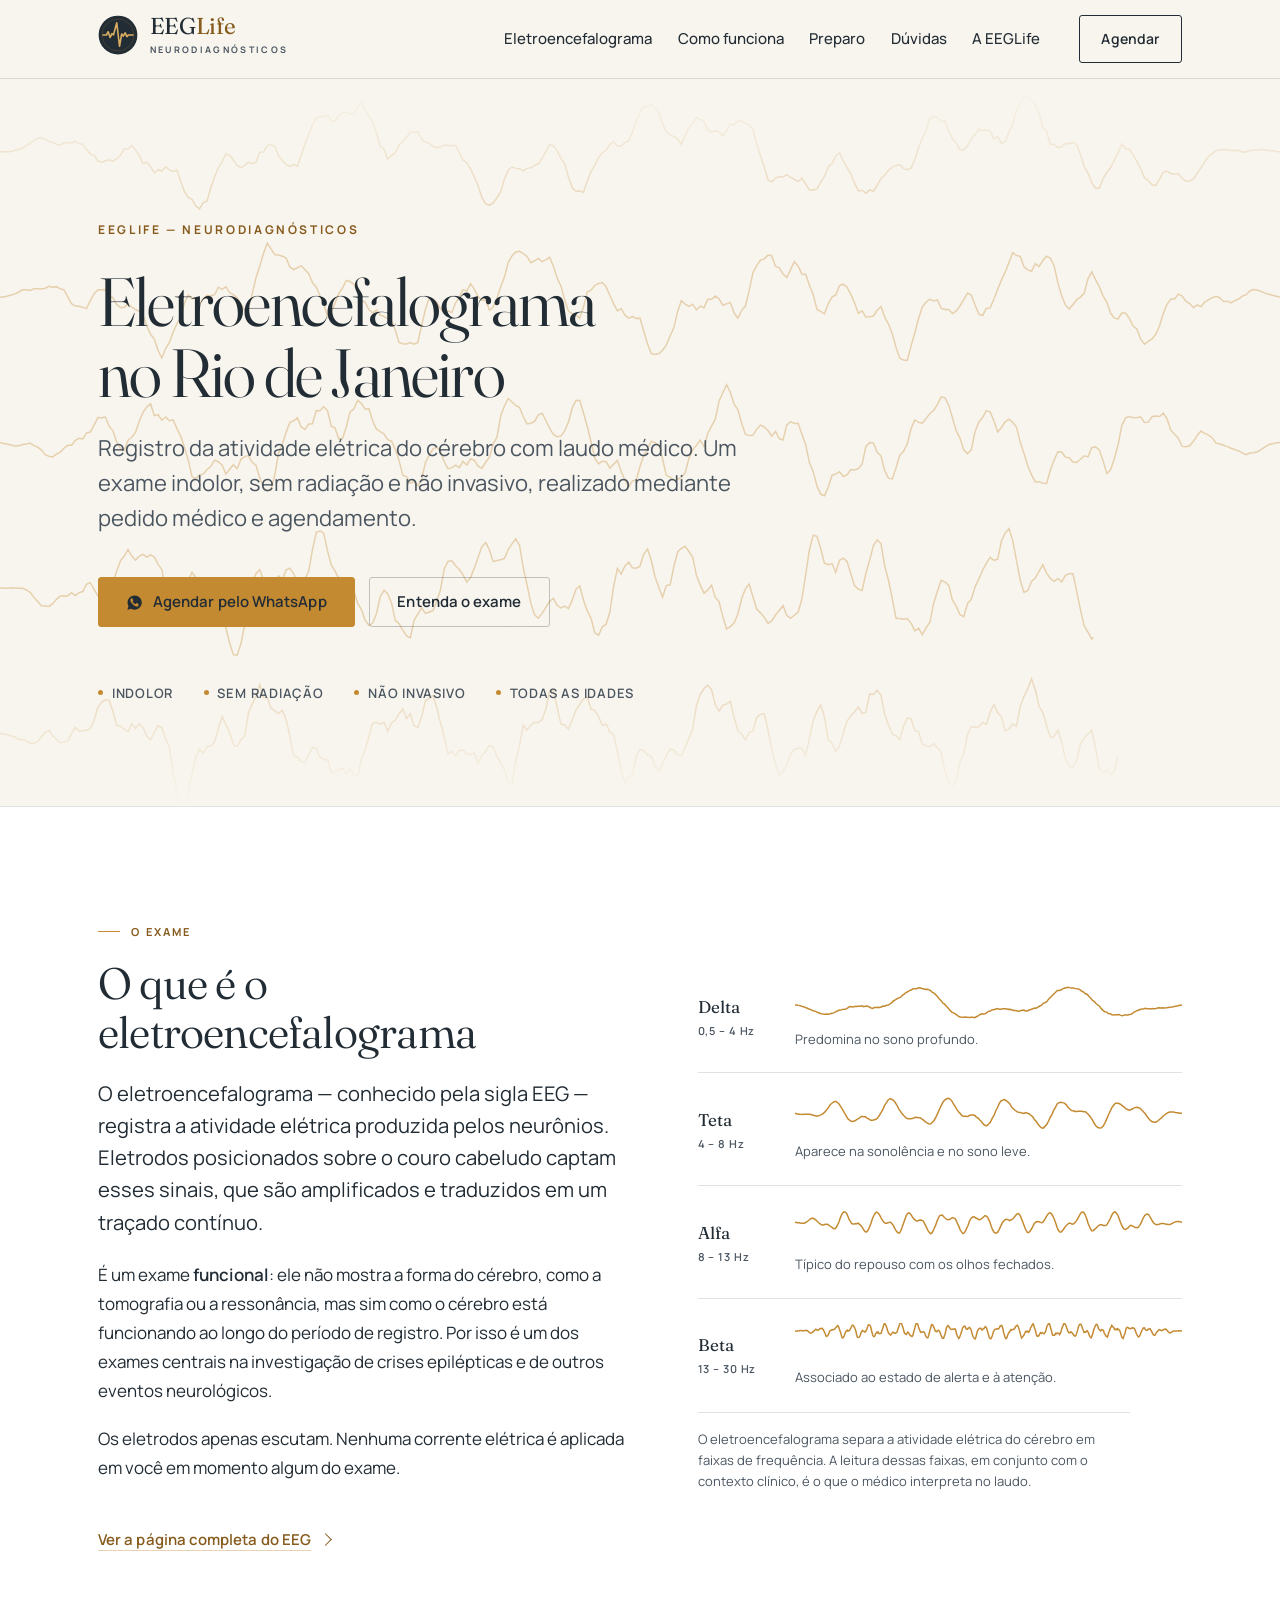
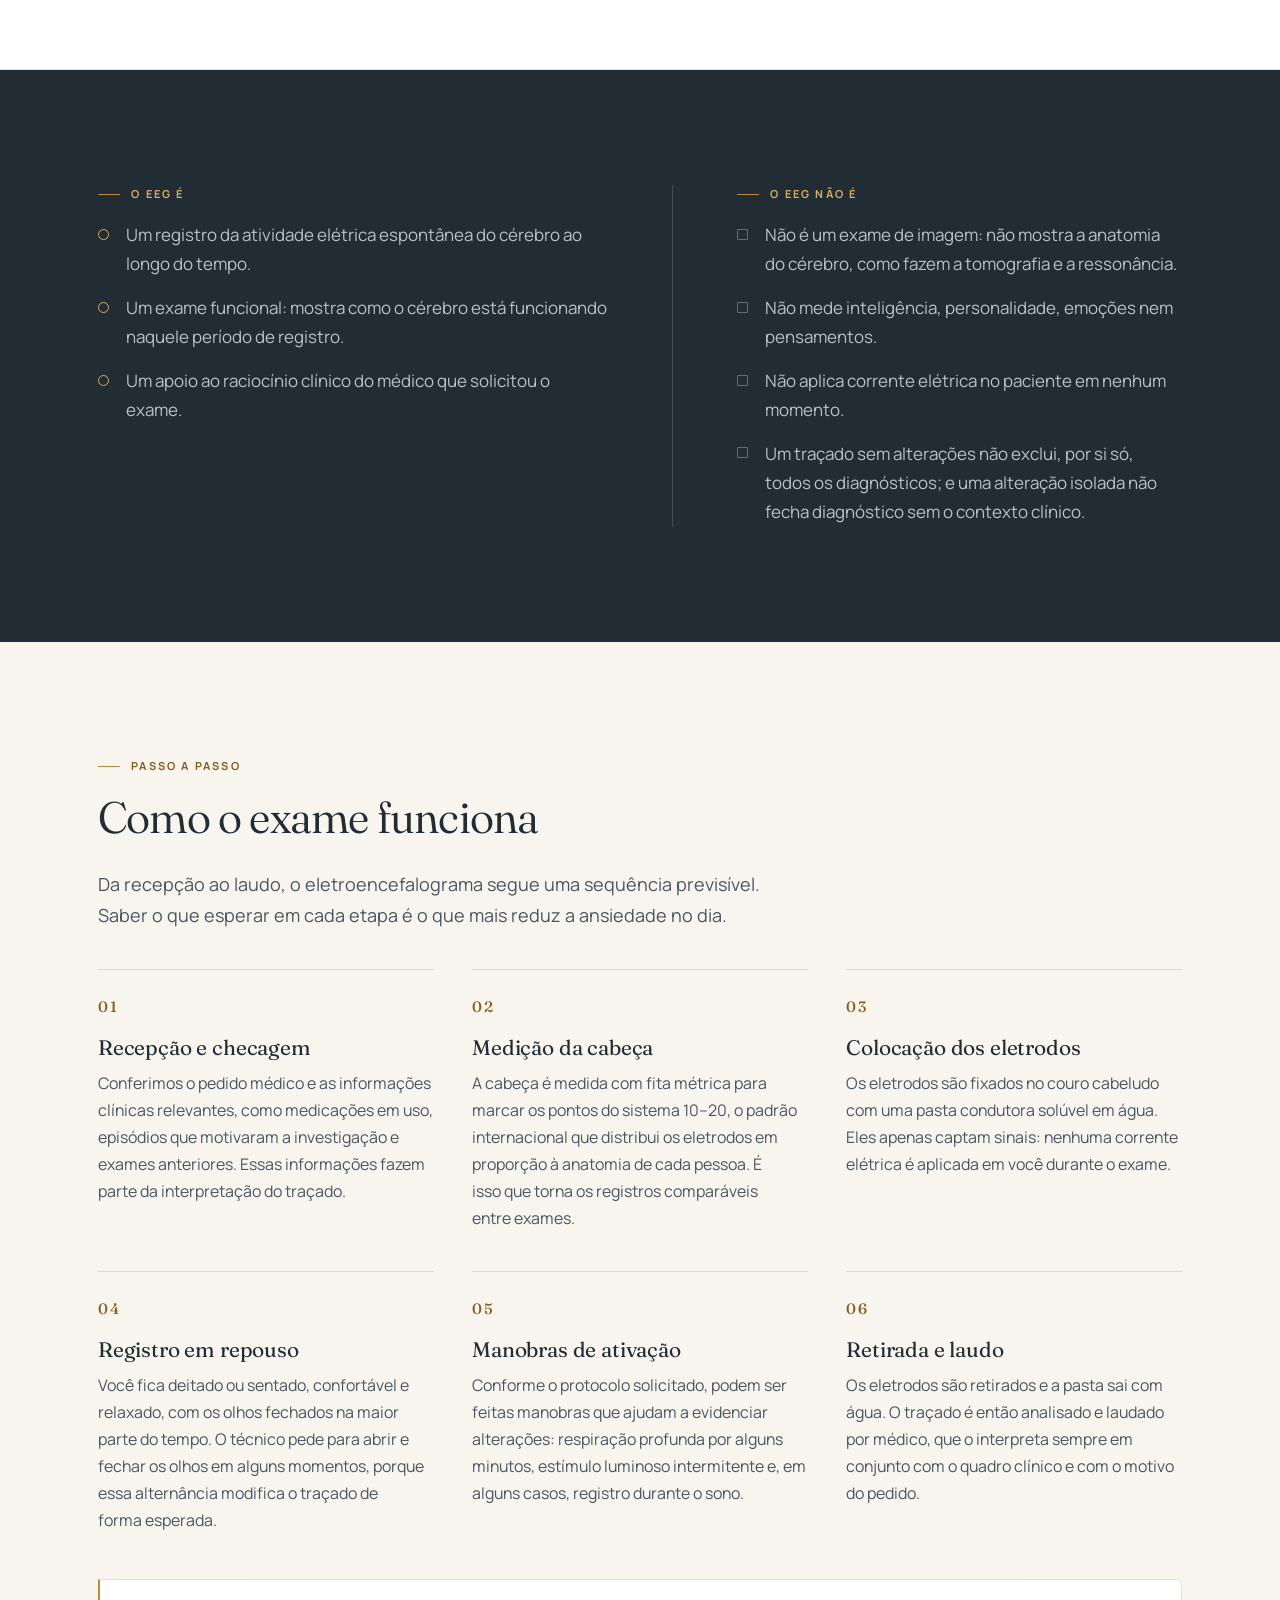
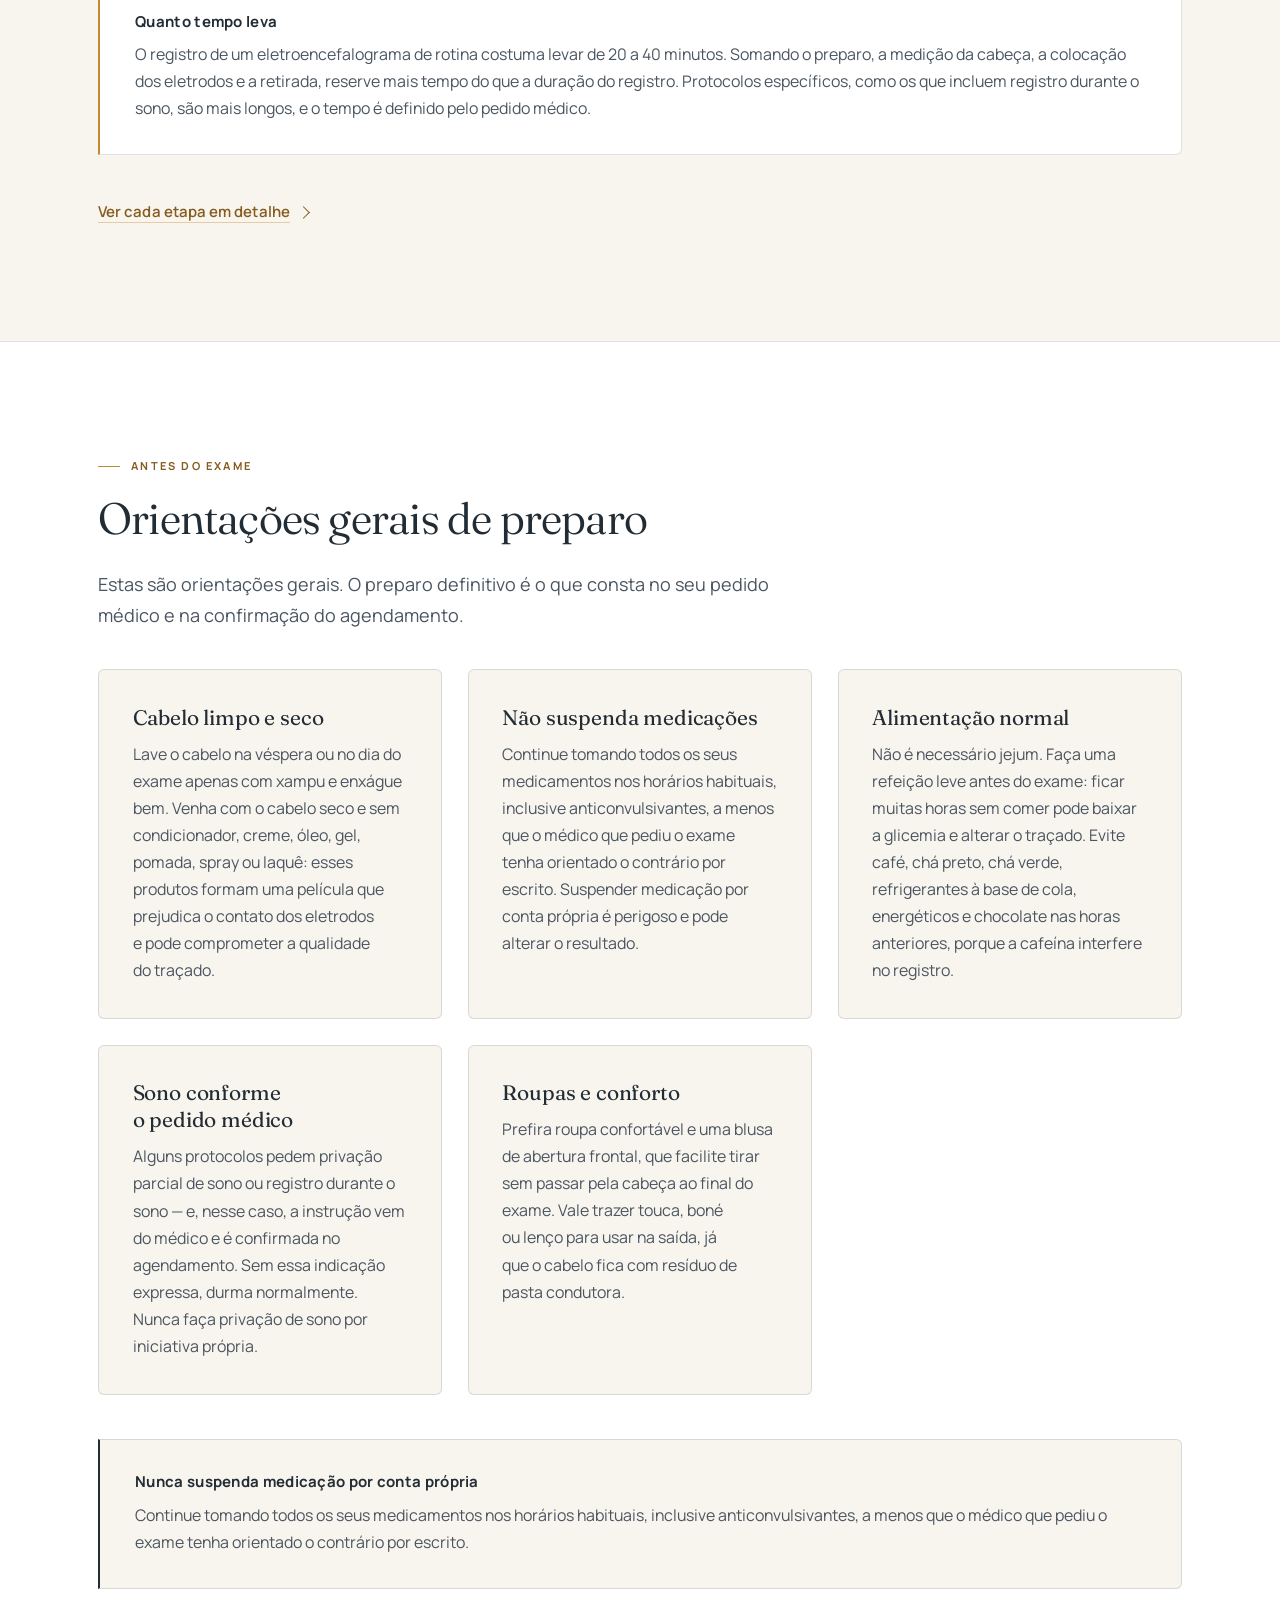
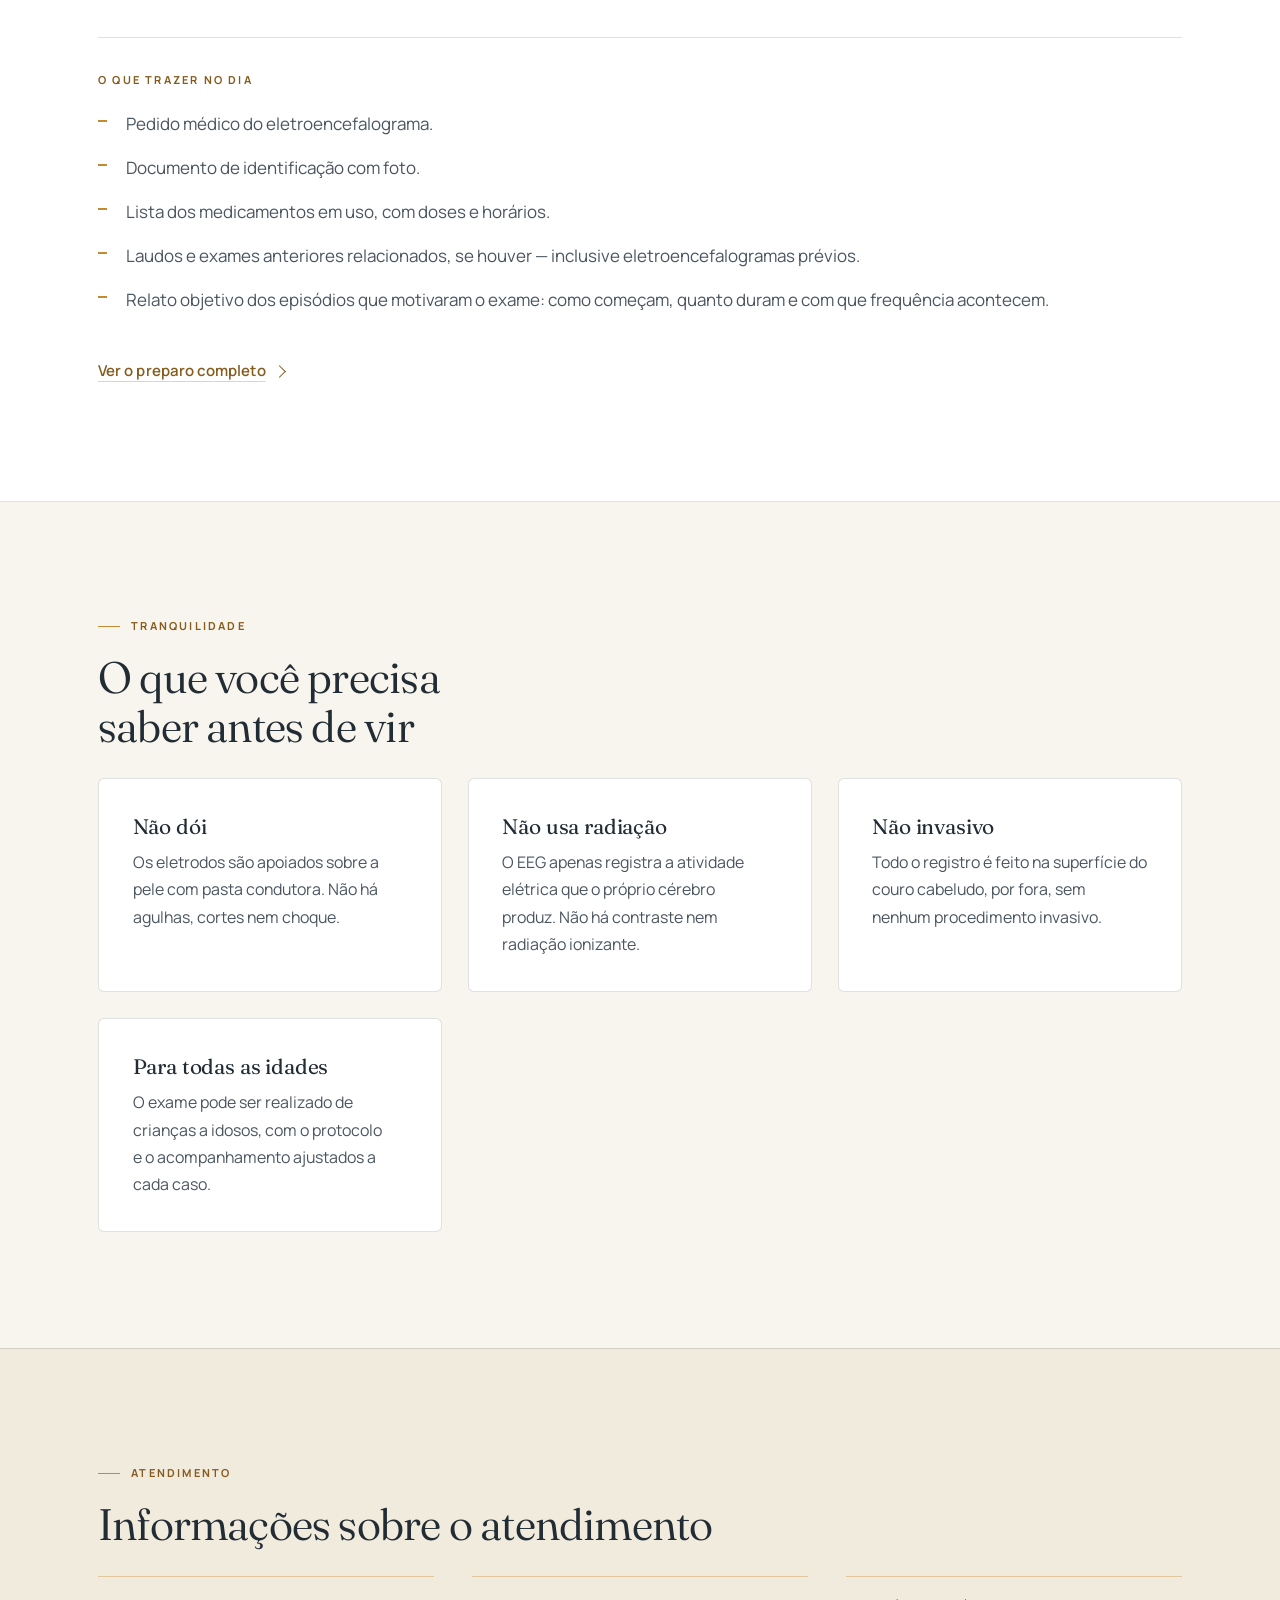
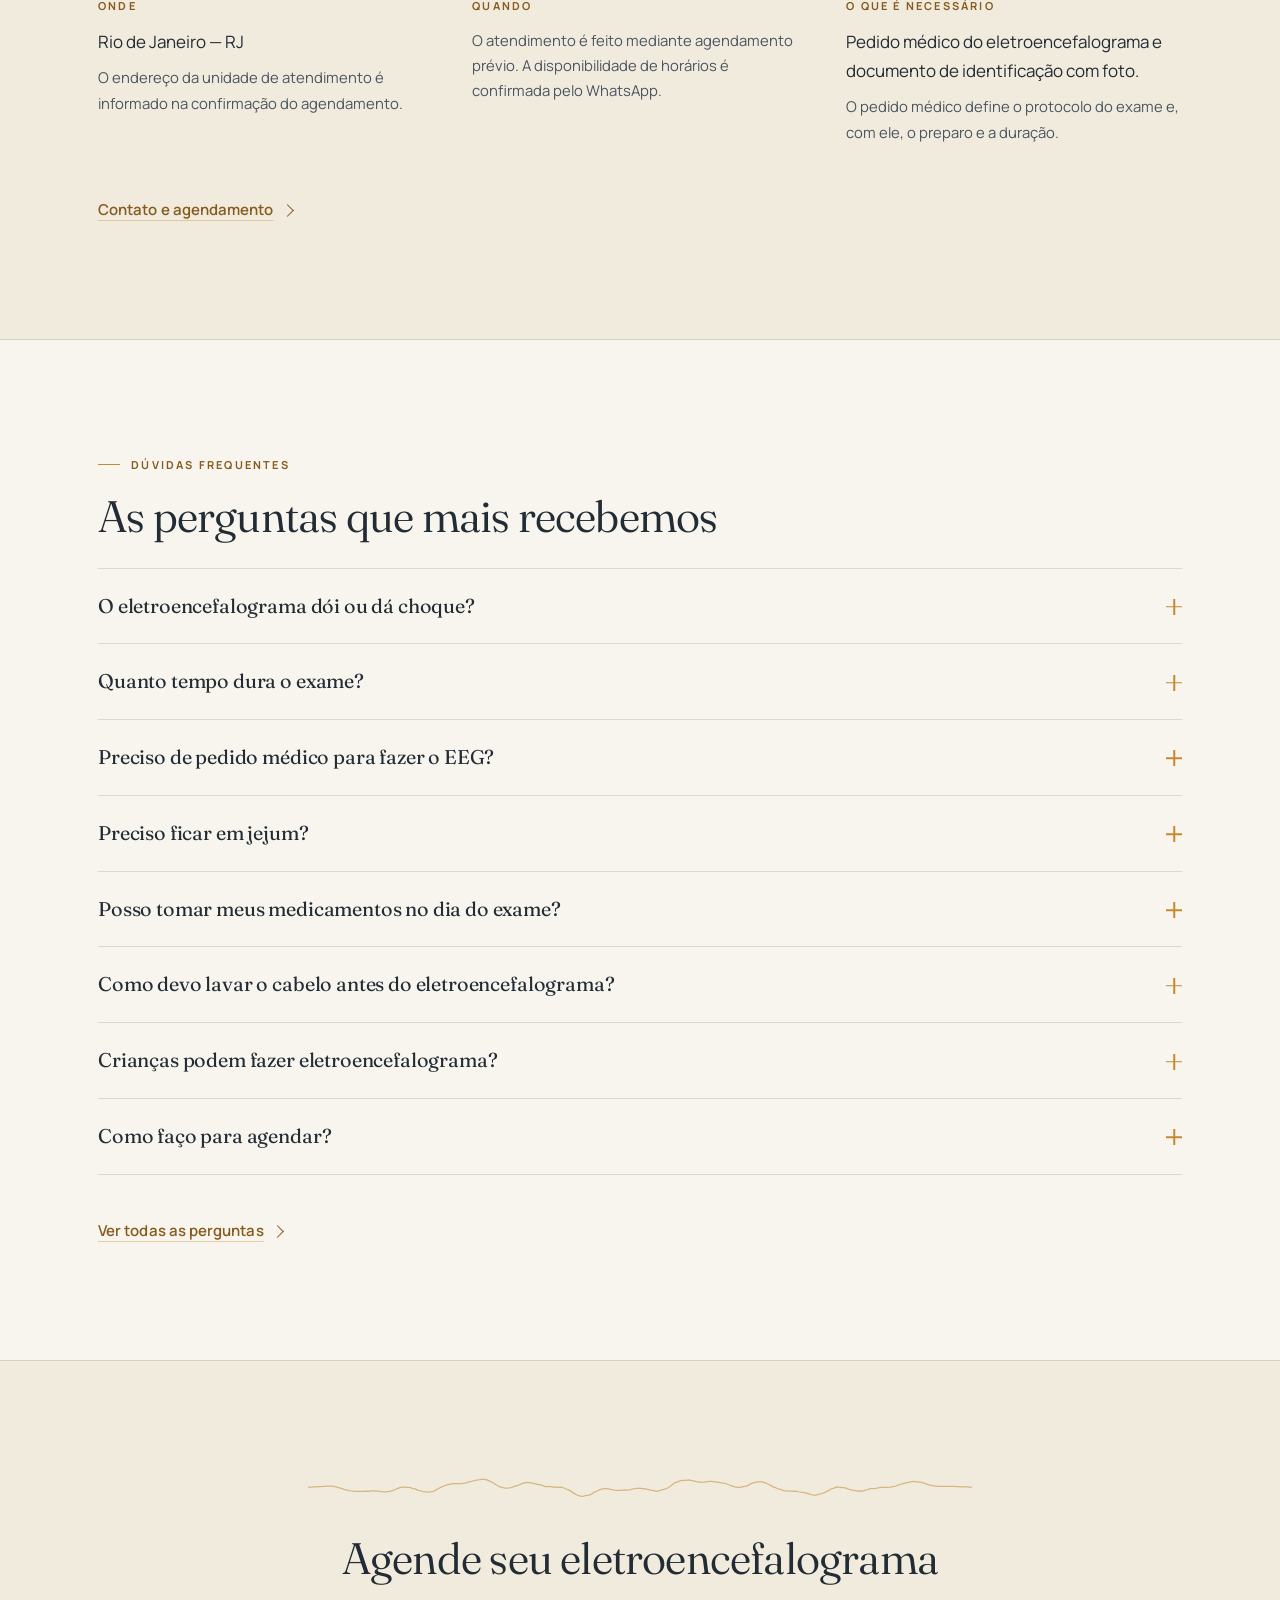
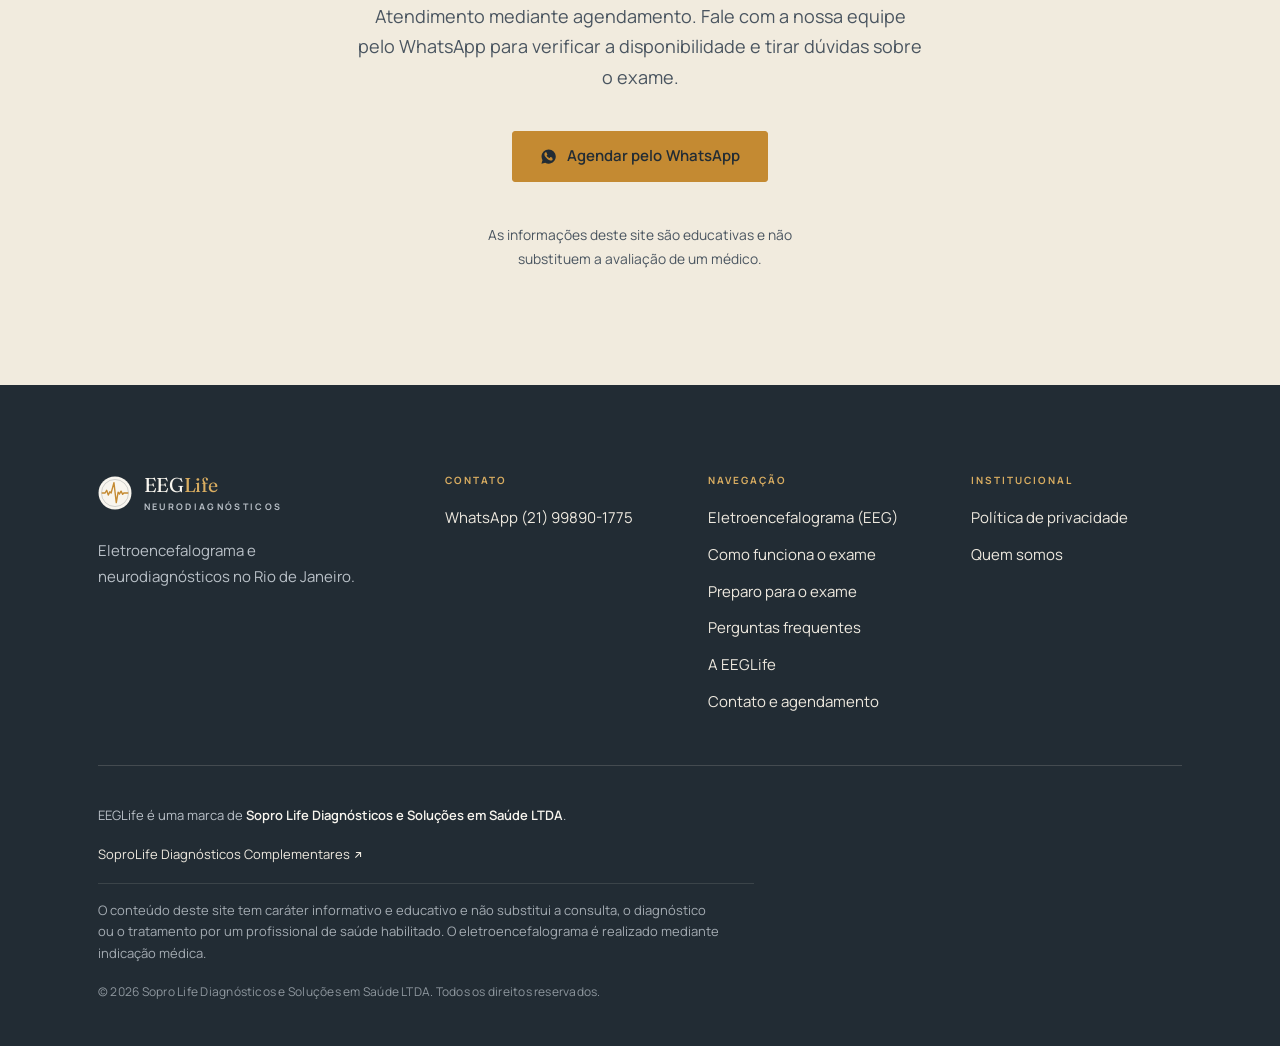
==== index.html @ ede0a51c "chore: sincroniza pacote de publicacao (pre-lancamento, 2026-10-18)" ====
<!DOCTYPE html>
<html lang="pt-BR">
<head>
  <meta charset="utf-8"/>
  <!-- Marca que há JavaScript antes da primeira pintura: no celular o menu já
       nasce recolhido, em vez de aparecer empilhado e colapsar depois. Sem
       JavaScript a classe não entra e a navegação fica visível e utilizável. -->
  <script>document.documentElement.className+=' tem-js';</script>
  <meta name="viewport" content="width=device-width, initial-scale=1"/>
  <title>Eletroencefalograma no Rio de Janeiro | EEGLife Neurodiagnósticos</title>
  <meta name="description" content="Eletroencefalograma (EEG) no Rio de Janeiro com laudo médico. Exame indolor e sem radiação. Veja como funciona, como se preparar e como agendar."/>
  <link rel="canonical" href="https://eeglife.com.br/"/>
  <meta name="robots" content="noindex, nofollow"/>
  <!-- Pré-lançamento: ver LANCAMENTO.md para liberar a indexação. -->
  <meta name="theme-color" content="#F8F5EE" media="(prefers-color-scheme: light)"/>
  <meta name="theme-color" content="#1A232A" media="(prefers-color-scheme: dark)"/>

  <meta property="og:type" content="website"/>
  <meta property="og:site_name" content="EEGLife"/>
  <meta property="og:locale" content="pt_BR"/>
  <meta property="og:title" content="Eletroencefalograma no Rio de Janeiro | EEGLife Neurodiagnósticos"/>
  <meta property="og:description" content="Eletroencefalograma (EEG) no Rio de Janeiro com laudo médico. Exame indolor e sem radiação. Veja como funciona, como se preparar e como agendar."/>
  <meta property="og:url" content="https://eeglife.com.br/"/>
  <meta property="og:image" content="https://eeglife.com.br/assets/img/eeglife-og.png"/>
  <meta property="og:image:width" content="1200"/>
  <meta property="og:image:height" content="630"/>
  <meta property="og:image:alt" content="EEGLife — Neurodiagnósticos"/>
  <meta name="twitter:card" content="summary_large_image"/>

  <link rel="icon" href="/assets/img/favicon.svg" type="image/svg+xml"/>
  <link rel="icon" href="/assets/img/favicon-32.png" sizes="32x32" type="image/png"/>
  <link rel="apple-touch-icon" href="/assets/img/apple-touch-icon.png"/>
  <link rel="manifest" href="/site.webmanifest"/>

  <link rel="preload" href="/assets/fonts/fraunces-latin.woff2" as="font" type="font/woff2" crossorigin/>
  <link rel="preload" href="/assets/fonts/manrope-latin.woff2" as="font" type="font/woff2" crossorigin/>
  <link rel="stylesheet" href="/assets/css/eeglife.css"/>
  <script type="application/ld+json">{
  "@context": "https://schema.org",
  "@graph": [
    {
      "@type": "MedicalBusiness",
      "@id": "https://eeglife.com.br/#eeglife",
      "name": "EEGLife",
      "alternateName": "EEGLife Neurodiagnósticos",
      "legalName": "Sopro Life Diagnósticos e Soluções em Saúde LTDA",
      "url": "https://eeglife.com.br/",
      "description": "Eletroencefalograma e neurodiagnósticos no Rio de Janeiro.",
      "medicalSpecialty": "Neurologic",
      "areaServed": {
        "@type": "City",
        "name": "Rio de Janeiro"
      },
      "parentOrganization": {
        "@type": "Organization",
        "name": "Sopro Life Diagnósticos e Soluções em Saúde LTDA",
        "url": "https://soprolife.com.br"
      },
      "availableService": [
        {
          "@type": "MedicalTest",
          "name": "Eletroencefalograma (EEG)",
          "description": "Registro da atividade elétrica do cérebro por meio de eletrodos posicionados no couro cabeludo.",
          "url": "https://eeglife.com.br/eletroencefalograma/"
        }
      ],
      "telephone": "+5521998901775",
      "address": {
        "@type": "PostalAddress",
        "addressLocality": "Rio de Janeiro",
        "addressRegion": "RJ",
        "addressCountry": "BR"
      }
    },
    {
      "@type": "WebSite",
      "@id": "https://eeglife.com.br/#site",
      "name": "EEGLife",
      "url": "https://eeglife.com.br/",
      "inLanguage": "pt-BR",
      "publisher": {
        "@id": "https://eeglife.com.br/#eeglife"
      }
    },
    {
      "@type": "WebPage",
      "@id": "https://eeglife.com.br/",
      "url": "https://eeglife.com.br/",
      "name": "Eletroencefalograma no Rio de Janeiro | EEGLife Neurodiagnósticos",
      "description": "Eletroencefalograma (EEG) no Rio de Janeiro com laudo médico. Exame indolor e sem radiação. Veja como funciona, como se preparar e como agendar.",
      "inLanguage": "pt-BR",
      "isPartOf": {
        "@id": "https://eeglife.com.br/#site"
      },
      "about": {
        "@id": "https://eeglife.com.br/#eeglife"
      }
    },
    {
      "@type": "FAQPage",
      "mainEntity": [
        {
          "@type": "Question",
          "name": "O eletroencefalograma dói ou dá choque?",
          "acceptedAnswer": {
            "@type": "Answer",
            "text": "Não. O eletroencefalograma é indolor e não aplica nenhuma corrente elétrica no paciente. Os eletrodos funcionam como microfones muito sensíveis: eles apenas captam a atividade elétrica que o próprio cérebro já produz. A sensação é de ter pequenos discos apoiados no couro cabeludo com uma pasta fria. Não há agulhas, cortes nem radiação."
          }
        },
        {
          "@type": "Question",
          "name": "Quanto tempo dura o exame?",
          "acceptedAnswer": {
            "@type": "Answer",
            "text": "O registro de um eletroencefalograma de rotina costuma levar de 20 a 40 minutos. Como ainda é preciso medir a cabeça, posicionar os eletrodos e retirá-los no fim, reserve um tempo maior do que a duração do registro em si. Protocolos específicos, como os que incluem registro durante o sono, levam mais tempo. A duração do seu exame segue o que foi solicitado no pedido médico."
          }
        },
        {
          "@type": "Question",
          "name": "Preciso de pedido médico para fazer o EEG?",
          "acceptedAnswer": {
            "@type": "Answer",
            "text": "Sim. O eletroencefalograma é um exame complementar e é realizado mediante indicação médica. O pedido traz o protocolo a ser seguido e o motivo clínico da investigação, informações que o médico usa depois para interpretar o traçado."
          }
        },
        {
          "@type": "Question",
          "name": "Preciso ficar em jejum?",
          "acceptedAnswer": {
            "@type": "Answer",
            "text": "Não é necessário jejum — e ficar muitas horas sem comer pode até alterar o traçado. Faça uma refeição leve antes do exame. O que se pede é evitar cafeína nas horas anteriores: café, chá preto, chá verde, refrigerantes à base de cola, energéticos e chocolate interferem no registro."
          }
        },
        {
          "@type": "Question",
          "name": "Posso tomar meus medicamentos no dia do exame?",
          "acceptedAnswer": {
            "@type": "Answer",
            "text": "Sim. Continue tomando todos os seus medicamentos nos horários habituais, inclusive anticonvulsivantes, a menos que o médico que solicitou o exame tenha orientado o contrário por escrito. Não suspenda nenhuma medicação por conta própria: além do risco para a sua saúde, isso pode comprometer a leitura do exame. Leve a lista do que você usa, com doses e horários."
          }
        },
        {
          "@type": "Question",
          "name": "Como devo lavar o cabelo antes do eletroencefalograma?",
          "acceptedAnswer": {
            "@type": "Answer",
            "text": "Lave o cabelo na véspera ou no dia do exame usando apenas xampu, enxágue bem e venha com o cabelo seco. Não use condicionador, creme de pentear, óleo, gel, pomada, spray nem laquê. Esses produtos deixam uma película no couro cabeludo que atrapalha o contato dos eletrodos e pode prejudicar a qualidade do traçado."
          }
        },
        {
          "@type": "Question",
          "name": "Crianças podem fazer eletroencefalograma?",
          "acceptedAnswer": {
            "@type": "Answer",
            "text": "Sim. O exame é frequente na faixa pediátrica e é igualmente indolor. Um acompanhante adulto permanece com a criança durante todo o registro. O que ajuda mais é explicar antes, com palavras simples: vão colar \"adesivinhos\" na cabeça para ouvir como o cérebro conversa, não dói e não dá choque. Levar o brinquedo ou a mantinha preferida também costuma acalmar."
          }
        },
        {
          "@type": "Question",
          "name": "Como faço para agendar?",
          "acceptedAnswer": {
            "@type": "Answer",
            "text": "O atendimento é feito mediante agendamento. Fale com a nossa equipe pelo WhatsApp para verificar a disponibilidade, confirmar o preparo adequado ao seu pedido médico e tirar dúvidas sobre o exame. Tenha o pedido médico em mãos ao entrar em contato: é ele que define o protocolo e, portanto, o tempo e o preparo do seu exame."
          }
        }
      ]
    },
    {
      "@type": "MedicalTest",
      "@id": "https://eeglife.com.br/eletroencefalograma/#exame",
      "name": "Eletroencefalograma (EEG)",
      "alternateName": "EEG",
      "description": "Exame que registra a atividade elétrica do cérebro por meio de eletrodos posicionados no couro cabeludo, com laudo médico.",
      "usedToDiagnose": [
        {
          "@type": "MedicalCondition",
          "name": "Epilepsia"
        },
        {
          "@type": "MedicalCondition",
          "name": "Crises epilépticas"
        },
        {
          "@type": "MedicalCondition",
          "name": "Encefalopatias"
        }
      ]
    }
  ]
}</script>
</head>
<body class="pagina-home">
  <a class="pular" href="#conteudo">Pular para o conteúdo</a>
  <header class="cabecalho" data-cabecalho>
  <div class="cabecalho__in wrap">
    <a class="cabecalho__marca" href="/" aria-label="EEGLife — página inicial">
      
<span class="logo">
  <svg class="logo__marca" viewBox="0 0 64 64" aria-hidden="true" focusable="false">
    <circle cx="32" cy="32" r="31" class="logo__disco"/>
    <circle cx="32" cy="32" r="25.5" class="logo__anel"/>
    <path class="logo__tracado"
          d="M8 32h5.4l2.9-5.2 3.1 9.1 2.9-6.1 2.4 2.1L30 12.4 34.4 50l3.5-19.6 2.6 3.4 2.9-5.3 3 6.1 2.2-2.6H56"
          fill="none" stroke-linecap="round" stroke-linejoin="round"/>
  </svg>
  <span class="logo__texto">
    <span class="logo__nome">EEG<em>Life</em></span>
    <span class="logo__sub">Neurodiagnósticos</span>
  </span>
</span>
    </a>
    <button class="nav-toggle" type="button" data-nav-toggle
            aria-controls="nav-principal" aria-expanded="false"
            aria-label="Abrir o menu de navegação">
      <span class="nav-toggle__barras" aria-hidden="true"></span>
      <span data-nav-rotulo>Menu</span>
    </button>
    <nav class="nav" id="nav-principal" aria-label="Navegação principal">
      <a href="/eletroencefalograma/">Eletroencefalograma</a>
<a href="/como-funciona-o-exame/">Como funciona</a>
<a href="/preparo-para-eletroencefalograma/">Preparo</a>
<a href="/perguntas-frequentes/">Dúvidas</a>
<a href="/sobre/">A EEGLife</a>
      <a class="nav__contato" href="/contato/">Contato</a>
    </nav>
    <a class="cabecalho__cta" href="https://wa.me/5521998901775?text=Ol%C3%A1!%20Gostaria%20de%20verificar%20a%20disponibilidade%20para%20agendar%20um%20eletroencefalograma%20(EEG)%20com%20a%20EEGLife." target="_blank"
         rel="noopener noreferrer" data-eeg-cta="cabecalho">Agendar</a>
  </div>
</header>
  
  <main id="conteudo" tabindex="-1">
<section class="hero">
    <div class="tracado tracado--hero" aria-hidden="true">
    <svg viewBox="0 0 1440 270" preserveAspectRatio="none"
           aria-hidden="true" focusable="false">
      <g class="tracado__canal" style="--canal:0" transform="translate(0 3.78)">
      <path d="M0 23.2 L4.2 23.2 L8.5 23.2 L12.7 23.1 L16.9 22.7 L21.2 22.3 L25.4 21.9 L29.6 21 L33.9 19.9 L38.1 19.2 L42.4 18.2 L46.6 18.1 L50.8 18.6 L55.1 19.4 L59.3 19.7 L63.5 20.5 L67.8 20.8 L72 19.9 L76.2 19.8 L80.5 20.1 L84.7 19.3 L88.9 20.3 L93.2 20.4 L97.4 22.5 L101.6 24 L105.9 24.6 L110.1 26.6 L114.4 27.1 L118.6 26.6 L122.8 26.2 L127.1 26.7 L131.3 25.8 L135.5 24.5 L139.8 22.2 L144 22.3 L148.2 20.9 L152.5 22.6 L156.7 24.7 L160.9 27.7 L165.2 27.1 L169.4 28.8 L173.6 31.1 L177.9 29.9 L182.1 30.4 L186.4 28.8 L190.6 30 L194.8 30.5 L199.1 30 L203.3 34.3 L207.5 38 L211.8 40.2 L216 40.9 L220.2 43.3 L224.5 44.4 L228.7 42.1 L232.9 41.6 L237.2 36.6 L241.4 32.6 L245.6 29.2 L249.9 27 L254.1 24 L258.4 24.6 L262.6 26.3 L266.8 28.3 L271.1 29.1 L275.3 28.3 L279.5 27.1 L283.8 27.7 L288 27.1 L292.2 23.4 L296.5 23.3 L300.7 21 L304.9 20.5 L309.2 21.4 L313.4 24.7 L317.6 26.5 L321.9 27.9 L326.1 28.7 L330.4 27.9 L334.6 28.6 L338.8 24.6 L343.1 20.3 L347.3 16.7 L351.5 13.2 L355.8 10.6 L360 10.3 L364.2 10 L368.5 9.8 L372.7 11.7 L376.9 11.7 L381.2 9.9 L385.4 8.8 L389.6 8.4 L393.9 9.1 L398.1 9 L402.4 6.8 L406.6 4.5 L410.8 7.7 L415.1 10.1 L419.3 12.4 L423.5 16.1 L427.8 21.3 L432 22.3 L436.2 26 L440.5 24.6 L444.7 23.6 L448.9 20.8 L453.2 19.4 L457.4 17.8 L461.6 16 L465.9 16 L470.1 15.9 L474.4 18.5 L478.6 19.7 L482.8 20 L487.1 21.3 L491.3 21.6 L495.5 21.4 L499.8 20.8 L504 20.8 L508.2 21 L512.5 20.8 L516.7 23.5 L520.9 26.3 L525.2 27.4 L529.4 29.6 L533.6 32.6 L537.9 35.9 L542.1 40.3 L546.4 42.5 L550.6 43.1 L554.8 42.2 L559.1 40.3 L563.3 38.1 L567.5 33.3 L571.8 30.1 L576 28.9 L580.2 29.4 L584.5 29.5 L588.7 30.3 L592.9 29.4 L597.2 29.2 L601.4 28.3 L605.6 27.7 L609.9 25.6 L614.1 23.2 L618.4 20.6 L622.6 21 L626.8 22.8 L631.1 25.8 L635.3 27.6 L639.5 32.7 L643.8 36.6 L648 37.9 L652.2 37.8 L656.5 38.3 L660.7 34.1 L664.9 30.5 L669.2 28.2 L673.4 25.4 L677.6 23.6 L681.9 22.6 L686.1 20.5 L690.4 19.5 L694.6 21.1 L698.8 21.1 L703.1 19.8 L707.3 19.1 L711.5 16 L715.8 11.6 L720 8.8 L724.2 6.3 L728.5 6.5 L732.7 5.8 L736.9 7.1 L741.2 8.6 L745.4 12.7 L749.6 15.8 L753.9 16.9 L758.1 17.6 L762.4 18.5 L766.6 20.6 L770.8 17 L775.1 14.3 L779.3 12.5 L783.5 10.6 L787.8 11.2 L792 12.1 L796.2 15.2 L800.5 16 L804.7 15.4 L808.9 15.9 L813.2 17.4 L817.4 15.2 L821.6 13 L825.9 13.2 L830.1 11.6 L834.4 11.9 L838.6 12.8 L842.8 13.1 L847.1 15.1 L851.3 20.2 L855.5 24.7 L859.8 28.8 L864 33.7 L868.2 34.4 L872.5 33 L876.7 32.5 L880.9 32.6 L885.2 31.7 L889.4 32.7 L893.6 33.5 L897.9 34.3 L902.1 33 L906.4 35.2 L910.6 37.3 L914.8 37.4 L919.1 37 L923.3 34.5 L927.5 32.4 L931.8 28.9 L936 27.6 L940.2 24.8 L944.5 23.6 L948.7 26.7 L952.9 29.1 L957.2 31.5 L961.4 34.9 L965.6 37.8 L969.9 37.5 L974.1 38.6 L978.4 37.4 L982.6 37.9 L986.8 35.8 L991.1 33.2 L995.3 31.9 L999.5 30.1 L1003.8 28.9 L1008 28.3 L1012.2 28.1 L1016.5 29.5 L1020.7 29.9 L1024.9 29.3 L1029.2 26.1 L1033.4 21.7 L1037.6 18.1 L1041.9 15.4 L1046.1 10.9 L1050.4 10 L1054.6 10.5 L1058.8 12 L1063.1 11.7 L1067.3 15.7 L1071.5 18.3 L1075.8 20.1 L1080 22.6 L1084.2 22.6 L1088.5 21.1 L1092.7 18.4 L1096.9 16.8 L1101.2 14.8 L1105.4 15.4 L1109.6 15.2 L1113.9 15.5 L1118.1 18.4 L1122.4 17.6 L1126.6 20.1 L1130.8 19.5 L1135.1 15.9 L1139.3 12.8 L1143.5 8.1 L1147.8 5.1 L1152 2.6 L1156.2 3 L1160.5 3.9 L1164.7 6 L1168.9 8.8 L1173.2 14.2 L1177.4 15.7 L1181.6 20.4 L1185.9 20.4 L1190.1 21.7 L1194.4 21.3 L1198.6 20.2 L1202.8 20.3 L1207.1 19.7 L1211.3 20.6 L1215.5 24.2 L1219.8 28.8 L1224 31.1 L1228.2 34.7 L1232.5 36.8 L1236.7 36.8 L1240.9 33.3 L1245.2 30.9 L1249.4 29.1 L1253.6 26.3 L1257.9 23.6 L1262.1 20.3 L1266.4 22.1 L1270.6 22.4 L1274.8 24.5 L1279.1 26.9 L1283.3 29.5 L1287.5 32.8 L1291.8 34 L1296 35.5 L1300.2 35.8 L1304.5 33.4 L1308.7 30.9 L1312.9 30.4 L1317.2 31.3 L1321.4 31.5 L1325.6 31.5 L1329.9 33 L1334.1 34.2 L1338.4 34 L1342.6 33.4 L1346.8 31.2 L1351.1 29.2 L1355.3 26.9 L1359.5 25 L1363.8 23.9 L1368 22.8 L1372.2 22.5 L1376.5 22.5 L1380.7 22.4 L1384.9 22.8 L1389.2 22.7 L1393.4 22.8 L1397.6 23.3 L1401.9 23.3 L1406.1 22.8 L1410.4 22.7 L1414.6 22.6 L1418.8 22.4 L1423.1 22.5 L1427.3 22.8 L1431.5 22.9 L1435.8 23.1 L1440 23.2" fill="none" stroke="currentColor" stroke-width="1.5"
            stroke-linecap="round" vector-effect="non-scaling-stroke"/>
    </g>
<g class="tracado__canal" style="--canal:1" transform="translate(0 57.78)">
      <path d="M0 23.2 L4.2 23.1 L8.5 22.8 L12.7 22.4 L16.9 22 L21.2 21.3 L25.4 20.5 L29.6 20.5 L33.9 20.7 L38.1 20.1 L42.4 20.1 L46.6 20.2 L50.8 19.9 L55.1 19.2 L59.3 19.5 L63.5 19.3 L67.8 20.1 L72 20.5 L76.2 23.1 L80.5 25.6 L84.7 26.5 L88.9 26.6 L93.2 27 L97.4 27.4 L101.6 24.5 L105.9 21.9 L110.1 20.5 L114.4 20.5 L118.6 20.4 L122.8 22.9 L127.1 23.4 L131.3 26 L135.5 27 L139.8 27 L144 25.6 L148.2 26.9 L152.5 27.8 L156.7 28.5 L160.9 29.9 L165.2 33.9 L169.4 37 L173.6 38.8 L177.9 43.1 L182.1 45.8 L186.4 42.2 L190.6 40 L194.8 36.2 L199.1 33.1 L203.3 30.4 L207.5 25.5 L211.8 22.4 L216 23.8 L220.2 23.5 L224.5 25.6 L228.7 23.9 L232.9 22.5 L237.2 22.7 L241.4 22.3 L245.6 19.5 L249.9 20.3 L254.1 19.4 L258.4 21.5 L262.6 22.4 L266.8 23.4 L271.1 25.9 L275.3 28 L279.5 27.4 L283.8 21.9 L288 16 L292.2 11.7 L296.5 6.9 L300.7 3.2 L304.9 5.3 L309.2 7.5 L313.4 7.6 L317.6 8 L321.9 8.7 L326.1 12 L330.4 13 L334.6 12.3 L338.8 11.5 L343.1 13 L347.3 14.5 L351.5 17.8 L355.8 19.5 L360 22.7 L364.2 25.7 L368.5 30.5 L372.7 29 L376.9 25.4 L381.2 21.8 L385.4 19.8 L389.6 17 L393.9 17.4 L398.1 18.5 L402.4 21.2 L406.6 24.3 L410.8 25.1 L415.1 27.9 L419.3 29 L423.5 28 L427.8 29.9 L432 30.4 L436.2 31.3 L440.5 32 L444.7 35.4 L448.9 40 L453.2 40.5 L457.4 40.6 L461.6 40.1 L465.9 40.7 L470.1 40 L474.4 33.6 L478.6 27.8 L482.8 23.6 L487.1 23.9 L491.3 25.2 L495.5 27.4 L499.8 29.1 L504 28.3 L508.2 29 L512.5 25.4 L516.7 23.2 L520.9 20.4 L525.2 20.9 L529.4 18.2 L533.6 20.3 L537.9 23 L542.1 24.4 L546.4 24.3 L550.6 28.1 L554.8 26.9 L559.1 23.6 L563.3 19.3 L567.5 15.7 L571.8 10.3 L576 7.9 L580.2 6.4 L584.5 6.2 L588.7 7 L592.9 8.1 L597.2 10.4 L601.4 9.7 L605.6 8.8 L609.9 10 L614.1 9.4 L618.4 8.4 L622.6 11.7 L626.8 16.1 L631.1 19.1 L635.3 24.2 L639.5 28.4 L643.8 29.4 L648 29.8 L652.2 31 L656.5 26.8 L660.7 21.3 L664.9 20.6 L669.2 18.9 L673.4 18.1 L677.6 17.8 L681.9 19.3 L686.1 22.6 L690.4 25.7 L694.6 28.3 L698.8 27.4 L703.1 29.9 L707.3 31 L711.5 30.4 L715.8 31.1 L720 31 L724.2 35.8 L728.5 40.6 L732.7 44.2 L736.9 44.5 L741.2 44.2 L745.4 42.9 L749.6 41 L753.9 37.6 L758.1 34.5 L762.4 28.4 L766.6 24.5 L770.8 25.8 L775.1 26.6 L779.3 25.8 L783.5 27.9 L787.8 26.5 L792 27.1 L796.2 24 L800.5 24 L804.7 22.8 L808.9 23.8 L813.2 26.2 L817.4 25.7 L821.6 25.2 L825.9 29.1 L830.1 31 L834.4 28.1 L838.6 26.5 L842.8 20.8 L847.1 14.1 L851.3 11.5 L855.5 9.5 L859.8 9 L864 7.6 L868.2 7.8 L872.5 11.8 L876.7 12.3 L880.9 14.6 L885.2 15.9 L889.4 13 L893.6 10 L897.9 11.7 L902.1 14.6 L906.4 14.8 L910.6 18.8 L914.8 22.2 L919.1 27.8 L923.3 28.5 L927.5 29.4 L931.8 25.6 L936 23.2 L940.2 22.4 L944.5 18.9 L948.7 18.4 L952.9 19.5 L957.2 22.2 L961.4 25.4 L965.6 29.2 L969.9 28.3 L974.1 30.6 L978.4 30.5 L982.6 30.2 L986.8 28.1 L991.1 26.7 L995.3 30.6 L999.5 33.2 L1003.8 36.8 L1008 41.8 L1012.2 45.9 L1016.5 46.5 L1020.7 46.7 L1024.9 41.4 L1029.2 36.4 L1033.4 31.1 L1037.6 26.9 L1041.9 25 L1046.1 24 L1050.4 24.6 L1054.6 24.2 L1058.8 27.4 L1063.1 27.8 L1067.3 27.8 L1071.5 29.3 L1075.8 28.3 L1080 26.4 L1084.2 24.1 L1088.5 21.7 L1092.7 22.4 L1096.9 26.1 L1101.2 29.5 L1105.4 30 L1109.6 27.4 L1113.9 27.2 L1118.1 24 L1122.4 20.3 L1126.6 16.9 L1130.8 13.9 L1135.1 10.3 L1139.3 6.7 L1143.5 7.7 L1147.8 8.1 L1152 11.9 L1156.2 13.1 L1160.5 13.6 L1164.7 10.8 L1168.9 11.9 L1173.2 9.6 L1177.4 8 L1181.6 8.7 L1185.9 11.6 L1190.1 17.9 L1194.4 22.7 L1198.6 26.1 L1202.8 27.6 L1207.1 25.9 L1211.3 24.1 L1215.5 23.2 L1219.8 21.7 L1224 16.3 L1228.2 13.8 L1232.5 16.7 L1236.7 19.3 L1240.9 22.7 L1245.2 25.1 L1249.4 29.1 L1253.6 31 L1257.9 31.3 L1262.1 29 L1266.4 29.2 L1270.6 31.1 L1274.8 33.9 L1279.1 35.1 L1283.3 38.8 L1287.5 40.7 L1291.8 39.6 L1296 38.7 L1300.2 37.1 L1304.5 33.8 L1308.7 29.3 L1312.9 25.9 L1317.2 23.9 L1321.4 23.9 L1325.6 22.1 L1329.9 22.8 L1334.1 24.7 L1338.4 25.6 L1342.6 27.1 L1346.8 26.1 L1351.1 26.7 L1355.3 25 L1359.5 24.2 L1363.8 23.4 L1368 22.9 L1372.2 23.4 L1376.5 24.8 L1380.7 24.7 L1384.9 25.3 L1389.2 24.5 L1393.4 23.9 L1397.6 22.8 L1401.9 22.3 L1406.1 20.9 L1410.4 20.4 L1414.6 20.6 L1418.8 21.1 L1423.1 21.7 L1427.3 22.1 L1431.5 22.5 L1435.8 22.9 L1440 23.2" fill="none" stroke="currentColor" stroke-width="1.5"
            stroke-linecap="round" vector-effect="non-scaling-stroke"/>
    </g>
<g class="tracado__canal" style="--canal:2" transform="translate(0 111.78)">
      <path d="M0 23.2 L4.2 23.5 L8.5 23.8 L12.7 24.1 L16.9 24.5 L21.2 24.4 L25.4 23.9 L29.6 23.7 L33.9 23.4 L38.1 24.3 L42.4 24.9 L46.6 26 L50.8 27.7 L55.1 28.3 L59.3 28.5 L63.5 27.5 L67.8 26.7 L72 25.3 L76.2 24.2 L80.5 24.2 L84.7 22.4 L88.9 21.6 L93.2 21.8 L97.4 19.6 L101.6 19.3 L105.9 16.6 L110.1 13.9 L114.4 14 L118.6 13.7 L122.8 17.1 L127.1 18.8 L131.3 23.1 L135.5 25.2 L139.8 26.2 L144 22.3 L148.2 21.3 L152.5 19.3 L156.7 15.3 L160.9 12 L165.2 9.9 L169.4 8.8 L173.6 13.2 L177.9 12.8 L182.1 14.9 L186.4 13.7 L190.6 15.1 L194.8 14.8 L199.1 18 L203.3 20.8 L207.5 24.9 L211.8 29.7 L216 35.8 L220.2 36.6 L224.5 35.1 L228.7 34.9 L232.9 33.2 L237.2 32 L241.4 29.7 L245.6 30.3 L249.9 31.6 L254.1 34.9 L258.4 33.1 L262.6 31.4 L266.8 32.9 L271.1 29.4 L275.3 28.4 L279.5 28 L283.8 30.6 L288 31.6 L292.2 36.2 L296.5 40 L300.7 40.9 L304.9 40.8 L309.2 35.1 L313.4 27 L317.6 23.8 L321.9 19.4 L326.1 15.7 L330.4 15.1 L334.6 14 L338.8 17.4 L343.1 18.3 L347.3 16.3 L351.5 16.2 L355.8 11.3 L360 11.4 L364.2 9.9 L368.5 11.4 L372.7 17.1 L376.9 17.8 L381.2 21.9 L385.4 21.6 L389.6 17.4 L393.9 11.8 L398.1 10.7 L402.4 7.5 L406.6 8.7 L410.8 10.8 L415.1 10.6 L419.3 15.2 L423.5 18.2 L427.8 19.1 L432 20 L436.2 22.1 L440.5 22.7 L444.7 25.7 L448.9 29.8 L453.2 35.3 L457.4 35.9 L461.6 38.2 L465.9 37.7 L470.1 39.2 L474.4 36.8 L478.6 30.6 L482.8 27.9 L487.1 25.5 L491.3 24.9 L495.5 26.3 L499.8 30.4 L504 32.9 L508.2 32.6 L512.5 31.6 L516.7 32.5 L520.9 30.2 L525.2 31.5 L529.4 29.2 L533.6 29.8 L537.9 32 L542.1 32.7 L546.4 30.5 L550.6 28.6 L554.8 23.7 L559.1 21.2 L563.3 13.2 L567.5 9.6 L571.8 6.8 L576 8.1 L580.2 9.4 L584.5 10.2 L588.7 13.6 L592.9 16.3 L597.2 16 L601.4 15.3 L605.6 12.9 L609.9 12.3 L614.1 15 L618.4 17.9 L622.6 20.2 L626.8 21 L631.1 20.8 L635.3 18.8 L639.5 15.6 L643.8 10.3 L648 7.6 L652.2 7.5 L656.5 12.3 L660.7 17.2 L664.9 22.9 L669.2 29.1 L673.4 31.1 L677.6 30.1 L681.9 30.3 L686.1 32.6 L690.4 31.2 L694.6 29.8 L698.8 33.9 L703.1 37.1 L707.3 39.6 L711.5 37.4 L715.8 37.1 L720 32.1 L724.2 27.9 L728.5 25.5 L732.7 22.7 L736.9 23.2 L741.2 24.1 L745.4 29.3 L749.6 35.4 L753.9 36 L758.1 37.1 L762.4 36.8 L766.6 36 L770.8 34.4 L775.1 29 L779.3 25.9 L783.5 24.2 L787.8 22.3 L792 24.7 L796.2 19.9 L800.5 17.1 L804.7 14.5 L808.9 7.8 L813.2 4.7 L817.4 1.7 L821.6 4.5 L825.9 8.9 L830.1 10.9 L834.4 16.1 L838.6 20.1 L842.8 20.6 L847.1 20.5 L851.3 18.2 L855.5 16.7 L859.8 17.4 L864 18.7 L868.2 20.8 L872.5 19 L876.7 21.7 L880.9 22.2 L885.2 16.6 L889.4 15.4 L893.6 16.1 L897.9 16 L902.1 20 L906.4 24 L910.6 30.6 L914.8 33.9 L919.1 39.3 L923.3 42.3 L927.5 42.9 L931.8 39.8 L936 35.3 L940.2 34.9 L944.5 34 L948.7 35.8 L952.9 35.2 L957.2 33.2 L961.4 33.4 L965.6 32.9 L969.9 31.1 L974.1 24.6 L978.4 23.2 L982.6 23.3 L986.8 26.8 L991.1 28.1 L995.3 33.6 L999.5 36.4 L1003.8 36.7 L1008 32.6 L1012.2 27.9 L1016.5 26.4 L1020.7 23.7 L1024.9 18.1 L1029.2 14.8 L1033.4 15.7 L1037.6 16 L1041.9 14.2 L1046.1 12.4 L1050.4 11.2 L1054.6 9.1 L1058.8 6.2 L1063.1 6.6 L1067.3 9.3 L1071.5 14 L1075.8 18.9 L1080 21.5 L1084.2 25.9 L1088.5 27.3 L1092.7 25.9 L1096.9 19.1 L1101.2 15.6 L1105.4 13.9 L1109.6 11.3 L1113.9 11.8 L1118.1 15.1 L1122.4 19.3 L1126.6 17.6 L1130.8 15.5 L1135.1 14.5 L1139.3 15.7 L1143.5 17.4 L1147.8 23.1 L1152 27.2 L1156.2 31.8 L1160.5 35.2 L1164.7 37.8 L1168.9 37.7 L1173.2 38.3 L1177.4 38.4 L1181.6 33.5 L1185.9 29.7 L1190.1 26.6 L1194.4 26.7 L1198.6 28.6 L1202.8 28.8 L1207.1 30.4 L1211.3 30.6 L1215.5 29.4 L1219.8 28.1 L1224 28.5 L1228.2 25.1 L1232.5 24.8 L1236.7 25.9 L1240.9 29.9 L1245.2 34.6 L1249.4 33.3 L1253.6 29.2 L1257.9 23.9 L1262.1 16.8 L1266.4 13.9 L1270.6 13.5 L1274.8 14 L1279.1 13.9 L1283.3 13.7 L1287.5 15.7 L1291.8 15.6 L1296 13.6 L1300.2 13.3 L1304.5 13.5 L1308.7 12.3 L1312.9 14.4 L1317.2 18.6 L1321.4 20.1 L1325.6 21.6 L1329.9 24.6 L1334.1 24.7 L1338.4 24.4 L1342.6 22.7 L1346.8 20.6 L1351.1 18.9 L1355.3 19.8 L1359.5 20.4 L1363.8 21.4 L1368 23.4 L1372.2 23.7 L1376.5 24.2 L1380.7 24.7 L1384.9 25.3 L1389.2 25.8 L1393.4 26.3 L1397.6 27 L1401.9 27.7 L1406.1 27.1 L1410.4 27 L1414.6 26.6 L1418.8 25.8 L1423.1 24.8 L1427.3 24 L1431.5 23.6 L1435.8 23.3 L1440 23.2" fill="none" stroke="currentColor" stroke-width="1.5"
            stroke-linecap="round" vector-effect="non-scaling-stroke"/>
    </g>
<g class="tracado__canal" style="--canal:3" transform="translate(0 165.78)">
      <path d="M0 23.2 L4.2 23.2 L8.5 23.3 L12.7 23.1 L16.9 23.2 L21.2 23.3 L25.4 23.3 L29.6 23.9 L33.9 24.8 L38.1 26.6 L42.4 28.2 L46.6 29.8 L50.8 29.9 L55.1 30 L59.3 29 L63.5 27.4 L67.8 26.1 L72 26.1 L76.2 26.1 L80.5 24.9 L84.7 26 L88.9 24.9 L93.2 24.5 L97.4 21.7 L101.6 21.2 L105.9 23.7 L110.1 26.1 L114.4 27.9 L118.6 27.5 L122.8 25.3 L127.1 21.3 L131.3 16.9 L135.5 13.1 L139.8 11.3 L144 8.9 L148.2 11.3 L152.5 12.8 L156.7 11.3 L160.9 10.7 L165.2 11.7 L169.4 10.9 L173.6 11.7 L177.9 14.4 L182.1 16.3 L186.4 24.6 L190.6 26 L194.8 26.3 L199.1 29.2 L203.3 26.5 L207.5 22.8 L211.8 20.3 L216 17.4 L220.2 19.3 L224.5 25.3 L228.7 29.3 L232.9 31.7 L237.2 31 L241.4 31.5 L245.6 29.8 L249.9 33.9 L254.1 38 L258.4 43.7 L262.6 48 L266.8 48.1 L271.1 43.8 L275.3 36.7 L279.5 27.1 L283.8 20.5 L288 17.9 L292.2 16.4 L296.5 20.2 L300.7 25 L304.9 26.9 L309.2 23.6 L313.4 18.7 L317.6 20.1 L321.9 16.4 L326.1 15.8 L330.4 17.9 L334.6 21.1 L338.8 19.4 L343.1 19.9 L347.3 17 L351.5 9 L355.8 2.5 L360 2 L364.2 2.8 L368.5 9.5 L372.7 14.6 L376.9 16.9 L381.2 19.7 L385.4 19.3 L389.6 22.5 L393.9 20.5 L398.1 24.1 L402.4 28.9 L406.6 31.2 L410.8 35.1 L415.1 37.1 L419.3 36.2 L423.5 32.7 L427.8 26.3 L432 24.1 L436.2 25.3 L440.5 28.8 L444.7 35.2 L448.9 36.4 L453.2 38.8 L457.4 41 L461.6 41.7 L465.9 35.2 L470.1 32.8 L474.4 30.6 L478.6 32.6 L482.8 32.1 L487.1 31.6 L491.3 28.1 L495.5 23.9 L499.8 16 L504 13.3 L508.2 13 L512.5 14.9 L516.7 16.3 L520.9 18.3 L525.2 21 L529.4 19.3 L533.6 15.8 L537.9 11.7 L542.1 7.9 L546.4 6.3 L550.6 9 L554.8 13.4 L559.1 13 L563.3 12.7 L567.5 12.2 L571.8 8.8 L576 6.8 L580.2 4.9 L584.5 7.4 L588.7 15.7 L592.9 22 L597.2 28.8 L601.4 33.1 L605.6 34.4 L609.9 32.6 L614.1 30.4 L618.4 28.1 L622.6 27 L626.8 29.6 L631.1 30.6 L635.3 29.9 L639.5 30.8 L643.8 27.6 L648 23.6 L652.2 22.4 L656.5 27.7 L660.7 31.7 L664.9 34.4 L669.2 39.9 L673.4 40.7 L677.6 37.6 L681.9 36.6 L686.1 32.1 L690.4 22.5 L694.6 15.9 L698.8 18 L703.1 15 L707.3 13.6 L711.5 15.7 L715.8 15.8 L720 15.1 L724.2 10.6 L728.5 8.7 L732.7 12.9 L736.9 19 L741.2 23 L745.4 26.6 L749.6 22.3 L753.9 22 L758.1 15.2 L762.4 9.8 L766.6 8.5 L770.8 7.7 L775.1 9.7 L779.3 11.7 L783.5 18.5 L787.8 22.1 L792 25.1 L796.2 23.9 L800.5 22.1 L804.7 26.7 L808.9 28.2 L813.2 33.8 L817.4 38.4 L821.6 37.5 L825.9 36.1 L830.1 32.9 L834.4 27.1 L838.6 23.5 L842.8 21.7 L847.1 26.5 L851.3 31 L855.5 32.4 L859.8 34 L864 36.3 L868.2 35.4 L872.5 33.2 L876.7 31.5 L880.9 29.7 L885.2 33.4 L889.4 34.4 L893.6 33.3 L897.9 32.1 L902.1 27.3 L906.4 18.2 L910.6 9 L914.8 3.6 L919.1 4 L923.3 8.5 L927.5 14 L931.8 14.5 L936 14.1 L940.2 17.4 L944.5 12.9 L948.7 12.1 L952.9 13.3 L957.2 17.9 L961.4 22.4 L965.6 23.6 L969.9 24.1 L974.1 17.8 L978.4 12.8 L982.6 7.4 L986.8 5.3 L991.1 6.7 L995.3 15 L999.5 20.3 L1003.8 27.1 L1008 34.4 L1012.2 34.5 L1016.5 34.8 L1020.7 34.5 L1024.9 36.2 L1029.2 39.1 L1033.4 38.1 L1037.6 40.5 L1041.9 38 L1046.1 35.9 L1050.4 28.8 L1054.6 24.4 L1058.8 20.3 L1063.1 21 L1067.3 22.1 L1071.5 27.7 L1075.8 29.9 L1080 33.1 L1084.2 33.8 L1088.5 28.9 L1092.7 27.4 L1096.9 22.8 L1101.2 19.8 L1105.4 16.6 L1109.6 14 L1113.9 11.8 L1118.1 12.9 L1122.4 12.5 L1126.6 5.7 L1130.8 2.8 L1135.1 1.1 L1139.3 5.5 L1143.5 12.9 L1147.8 20.3 L1152 24.8 L1156.2 24.1 L1160.5 20.7 L1164.7 19.5 L1168.9 17 L1173.2 14.5 L1177.4 17.7 L1181.6 19.6 L1185.9 20.7 L1190.1 19.6 L1194.4 20.9 L1198.6 18.5 L1202.8 17.9 L1207.1 17.9 L1211.3 24.5 L1215.5 31.2 L1219.8 37.3 L1224 39.6 L1228.2 42.1 L1232.5 40.9 L1236.7 40.7 L1240.9 34.7 L1245.2 28.5 L1249.4 25.2 L1253.6 23.5 L1257.9 24.8 L1262.1 25.1 L1266.4 23.4 L1270.6 24.1 L1274.8 20 L1279.1 17.4 L1283.3 17.4 L1287.5 21.5 L1291.8 25.6 L1296 29.6 L1300.2 27.6 L1304.5 27.6 L1308.7 22.7 L1312.9 20 L1317.2 14.6 L1321.4 10.6 L1325.6 9.9 L1329.9 10.2 L1334.1 12.9 L1338.4 14 L1342.6 15.3 L1346.8 16.2 L1351.1 17.1 L1355.3 18.3 L1359.5 18.9 L1363.8 22.2 L1368 22.9 L1372.2 24.1 L1376.5 23.8 L1380.7 23.3 L1384.9 21.5 L1389.2 21 L1393.4 20.7 L1397.6 20.8 L1401.9 22 L1406.1 23.4 L1410.4 24.1 L1414.6 24.7 L1418.8 24.7 L1423.1 24.3 L1427.3 24.1 L1431.5 23.8 L1435.8 23.6 L1440 23.2" fill="none" stroke="currentColor" stroke-width="1.5"
            stroke-linecap="round" vector-effect="non-scaling-stroke"/>
    </g>
<g class="tracado__canal" style="--canal:4" transform="translate(0 219.78)">
      <path d="M0 23.2 L4.2 23.3 L8.5 23.7 L12.7 24.1 L16.9 24.5 L21.2 25.3 L25.4 25.5 L29.6 25.9 L33.9 26.8 L38.1 26.8 L42.4 26.3 L46.6 24.4 L50.8 22.7 L55.1 22.1 L59.3 24 L63.5 25.3 L67.8 26.6 L72 26.3 L76.2 25.9 L80.5 23.2 L84.7 20.9 L88.9 22.3 L93.2 22.1 L97.4 22 L101.6 21.4 L105.9 18.3 L110.1 13.6 L114.4 11.5 L118.6 10.7 L122.8 10.8 L127.1 15.1 L131.3 20.2 L135.5 20.5 L139.8 21.5 L144 22.5 L148.2 19.6 L152.5 21.3 L156.7 19.6 L160.9 21 L165.2 24.2 L169.4 25.5 L173.6 22.8 L177.9 20.3 L182.1 21.1 L186.4 25.2 L190.6 28.3 L194.8 37.9 L199.1 45.5 L203.3 50.4 L207.5 50.3 L211.8 44.5 L216 38.3 L220.2 31.9 L224.5 29 L228.7 30.5 L232.9 28.1 L237.2 27.8 L241.4 26.3 L245.6 21.4 L249.9 16.9 L254.1 19.9 L258.4 22.9 L262.6 27.3 L266.8 28.1 L271.1 25.4 L275.3 24.2 L279.5 15.5 L283.8 12.2 L288 9.4 L292.2 5.1 L296.5 9.8 L300.7 9.9 L304.9 13.8 L309.2 14.8 L313.4 15.8 L317.6 14.6 L321.9 18 L326.1 24.2 L330.4 31.5 L334.6 31.9 L338.8 33.6 L343.1 34 L347.3 31.1 L351.5 28.3 L355.8 28.8 L360 31.9 L364.2 32.9 L368.5 32.9 L372.7 37.8 L376.9 37.3 L381.2 36.7 L385.4 36.1 L389.6 38.2 L393.9 36.3 L398.1 38.7 L402.4 39 L406.6 32.6 L410.8 29.2 L415.1 24.3 L419.3 19.3 L423.5 19 L427.8 19.7 L432 19 L436.2 22.4 L440.5 19.2 L444.7 18.2 L448.9 15.9 L453.2 14.1 L457.4 17.6 L461.6 15.9 L465.9 20.3 L470.1 21 L474.4 16.9 L478.6 11 L482.8 10.2 L487.1 9.1 L491.3 13.6 L495.5 19.1 L499.8 24.4 L504 30.7 L508.2 29.8 L512.5 31.5 L516.7 29.5 L520.9 29.3 L525.2 30.8 L529.4 31.1 L533.6 30.4 L537.9 34.2 L542.1 31.3 L546.4 29.9 L550.6 27.6 L554.8 28.2 L559.1 31.7 L563.3 34.2 L567.5 36.7 L571.8 41.6 L576 42.1 L580.2 33.3 L584.5 27.6 L588.7 20.1 L592.9 21.9 L597.2 20.1 L601.4 19.1 L605.6 19.1 L609.9 18 L614.1 14.1 L618.4 7.2 L622.6 7.3 L626.8 13.6 L631.1 19.7 L635.3 20 L639.5 21.6 L643.8 18.1 L648 14.5 L652.2 12.3 L656.5 10.3 L660.7 9.7 L664.9 14.2 L669.2 14.6 L673.4 16.9 L677.6 20.3 L681.9 19.6 L686.1 22.6 L690.4 23.6 L694.6 29.9 L698.8 37 L703.1 41.6 L707.3 39.5 L711.5 38.4 L715.8 31.7 L720 29 L724.2 29.6 L728.5 31.1 L732.7 31.7 L736.9 35.2 L741.2 37.2 L745.4 34.4 L749.6 31.5 L753.9 29 L758.1 29.3 L762.4 31.3 L766.6 31.4 L770.8 28.4 L775.1 25 L779.3 21.4 L783.5 12.9 L787.8 8.7 L792 6.5 L796.2 5.3 L800.5 6.9 L804.7 12.5 L808.9 14.9 L813.2 12.7 L817.4 12.3 L821.6 11.2 L825.9 17.3 L830.1 22.1 L834.4 23.4 L838.6 25.6 L842.8 22.9 L847.1 22.2 L851.3 17.2 L855.5 16.1 L859.8 15.8 L864 21.9 L868.2 29.1 L872.5 34.5 L876.7 38.8 L880.9 37.1 L885.2 34.8 L889.4 31 L893.6 29.1 L897.9 28.7 L902.1 28.7 L906.4 31.3 L910.6 25 L914.8 18.5 L919.1 15 L923.3 12.6 L927.5 17 L931.8 25.5 L936 26.8 L940.2 29.9 L944.5 27.7 L948.7 23.1 L952.9 18.6 L957.2 16.7 L961.4 15.1 L965.6 13.4 L969.9 15.8 L974.1 15.3 L978.4 8.5 L982.6 8.7 L986.8 7.1 L991.1 9 L995.3 16.1 L999.5 20 L1003.8 23.5 L1008 23.9 L1012.2 25.6 L1016.5 20.4 L1020.7 17.4 L1024.9 17.8 L1029.2 22.1 L1033.4 22.5 L1037.6 27.2 L1041.9 27.7 L1046.1 28.1 L1050.4 26.9 L1054.6 28.4 L1058.8 30.3 L1063.1 37.3 L1067.3 41.3 L1071.5 42.5 L1075.8 40.8 L1080 33.7 L1084.2 30.8 L1088.5 23.6 L1092.7 20.6 L1096.9 20.9 L1101.2 20.8 L1105.4 19.1 L1109.6 19.8 L1113.9 15.3 L1118.1 12.4 L1122.4 15.4 L1126.6 17 L1130.8 22.2 L1135.1 21.5 L1139.3 19.7 L1143.5 20.5 L1147.8 13.2 L1152 9.4 L1156.2 6.6 L1160.5 2.9 L1164.7 7 L1168.9 13 L1173.2 15.4 L1177.4 20.2 L1181.6 24.6 L1185.9 24.3 L1190.1 21.9 L1194.4 26.4 L1198.6 32.6 L1202.8 35.3 L1207.1 35.7 L1211.3 33.3 L1215.5 27.1 L1219.8 24.9 L1224 23.4 L1228.2 22 L1232.5 28.6 L1236.7 36.3 L1240.9 37.7 L1245.2 36.8 L1249.4 38.5 L1253.6 37.1 L1257.9 31.3 L1262.1 28.4 L1266.4 27.5 L1270.6 26.4 L1274.8 27 L1279.1 19.2 L1283.3 14.2 L1287.5 11.6 L1291.8 8.3 L1296 12.5 L1300.2 16.6 L1304.5 18.9 L1308.7 20.1 L1312.9 19 L1317.2 16.7 L1321.4 16 L1325.6 15.6 L1329.9 14.4 L1334.1 17.3 L1338.4 17.8 L1342.6 16.8 L1346.8 16.6 L1351.1 17.8 L1355.3 19.4 L1359.5 20 L1363.8 23.4 L1368 26.3 L1372.2 27.4 L1376.5 27.5 L1380.7 27.7 L1384.9 27.5 L1389.2 26 L1393.4 24.7 L1397.6 25.3 L1401.9 25.7 L1406.1 26.1 L1410.4 25.9 L1414.6 24.7 L1418.8 24.3 L1423.1 23.9 L1427.3 23.8 L1431.5 23.7 L1435.8 23.5 L1440 23.2" fill="none" stroke="currentColor" stroke-width="1.5"
            stroke-linecap="round" vector-effect="non-scaling-stroke"/>
    </g>
    </svg>
  </div>
    <div class="wrap hero__in">
      <p class="hero__sobre">EEGLife — Neurodiagnósticos</p>
      <h1 class="hero__titulo">Eletroencefalograma no Rio&nbsp;de&nbsp;Janeiro</h1>
      <p class="hero__texto">
        Registro da atividade elétrica do cérebro com laudo médico. Um exame
        indolor, sem radiação e não invasivo, realizado mediante pedido médico e
        agendamento.
      </p>
      <div class="hero__acoes"><a class="btn btn--destaque" href="https://wa.me/5521998901775?text=Ol%C3%A1!%20Gostaria%20de%20verificar%20a%20disponibilidade%20para%20agendar%20um%20eletroencefalograma%20(EEG)%20com%20a%20EEGLife."
     target="_blank" rel="noopener noreferrer"
     data-eeg-cta="agendamento">
    <svg class="btn__icone" viewBox="0 0 24 24" aria-hidden="true" focusable="false">
      <path fill="currentColor" d="M12.04 2C6.58 2 2.13 6.45 2.13 11.91c0 1.75.46 3.46 1.32 4.97L2 22l5.25-1.38a9.9 9.9 0 0 0 4.79 1.22h.01c5.46 0 9.91-4.45 9.91-9.91C21.96 6.45 17.5 2 12.04 2Zm5.8 14.09c-.25.69-1.44 1.32-1.98 1.37-.54.05-1.04.21-3.54-.88-2.96-1.29-4.83-4.4-4.98-4.6-.14-.2-1.18-1.62-1.18-3.09 0-1.47.76-2.19 1.03-2.49.27-.3.59-.37.79-.37.2 0 .39 0 .57.01.18.01.42-.07.66.5.25.59.84 2.05.91 2.2.07.15.12.32.02.52-.1.2-.2.32-.39.54-.2.22-.31.3-.44.52-.13.22-.02.45.1.65.12.2.65 1.06 1.4 1.72.96.85 1.75 1.11 1.98 1.23.22.12.45.1.62-.07.17-.17.69-.8.88-1.08.19-.27.37-.22.62-.12.25.1 1.6.75 1.87.89.27.14.45.2.52.32.07.12.07.71-.18 1.4Z"/>
    </svg>
    <span>Agendar pelo WhatsApp</span>
  </a>
<a class="btn btn--fantasma" href="/eletroencefalograma/">Entenda o exame</a></div>
      <ul class="hero__selos">
        <li>Indolor</li>
        <li>Sem radiação</li>
        <li>Não invasivo</li>
        <li>Todas as idades</li>
      </ul>
    </div>
  </section>
<section id="o-que-e" class="secao secao--claro">
    <div class="wrap wrap--normal">
      
      <div class="duas-colunas">
      <div class="duas-colunas__texto">
        <p class="eyebrow">O exame</p>
        <h2 class="secao__titulo">O que é o eletroencefalograma</h2>
        <p class="texto-guia">
          O eletroencefalograma — conhecido pela sigla EEG — registra a
          atividade elétrica produzida pelos neurônios. Eletrodos posicionados
          sobre o couro cabeludo captam esses sinais, que são amplificados e
          traduzidos em um traçado contínuo.
        </p>
        <p>
          É um exame <strong>funcional</strong>: ele não mostra a forma do
          cérebro, como a tomografia ou a ressonância, mas sim como o cérebro
          está funcionando ao longo do período de registro. Por isso é um dos
          exames centrais na investigação de crises epilépticas e de outros
          eventos neurológicos.
        </p>
        <p>
          Os eletrodos apenas escutam. Nenhuma corrente elétrica é aplicada em
          você em momento algum do exame.
        </p>
        <p class="secao__acao">
          <a class="btn btn--texto" href="/eletroencefalograma/">Ver a página completa do EEG</a>
        </p>
      </div>
      <div class="duas-colunas__arte"><figure class="ilustracao ilustracao--bandas">
    <div class="bandas"><div class="banda">
      <div class="banda__id">
        <span class="banda__nome">Delta</span>
        <span class="banda__hz">0,5 – 4 Hz</span>
      </div>
      <svg class="banda__tracado" viewBox="0 0 320 44" preserveAspectRatio="none"
           role="img" aria-label="Traçado característico do ritmo Delta, de 0,5 – 4 Hz">
        <path d="M0 22 L1.5 22.1 L2.9 22.4 L4.4 22.8 L5.8 23.5 L7.3 24.1 L8.7 24.8 L10.2 25.6 L11.6 26.4 L13.1 27.1 L14.5 28 L16 28.7 L17.5 29.3 L18.9 30.3 L20.4 31.1 L21.8 31.6 L23.3 31.9 L24.7 32.1 L26.2 31.9 L27.6 32.2 L29.1 31.6 L30.5 31.1 L32 30.7 L33.5 29.6 L34.9 28.6 L36.4 27.7 L37.8 27.6 L39.3 26.8 L40.7 26.6 L42.2 26.5 L43.6 25.2 L45.1 23.8 L46.5 23.9 L48 24.3 L49.5 23.5 L50.9 23.6 L52.4 23.5 L53.8 23.4 L55.3 22.9 L56.7 23.9 L58.2 23.4 L59.6 23.2 L61.1 23.9 L62.5 25 L64 25.7 L65.5 24.8 L66.9 24.7 L68.4 24.5 L69.8 24.7 L71.3 24.2 L72.7 23.2 L74.2 23.3 L75.6 22.2 L77.1 22.1 L78.5 20.9 L80 19.4 L81.5 17.3 L82.9 16.3 L84.4 15.1 L85.8 14.1 L87.3 13.4 L88.7 11.4 L90.2 10.1 L91.6 8.3 L93.1 7.5 L94.5 6.2 L96 5.5 L97.5 4 L98.9 4 L100.4 4.1 L101.8 3.4 L103.3 3 L104.7 3.8 L106.2 4.2 L107.6 4.8 L109.1 4.6 L110.5 5.1 L112 6.3 L113.5 8.1 L114.9 9 L116.4 10.8 L117.8 13 L119.3 15.3 L120.7 17.2 L122.2 20 L123.6 21.1 L125.1 23.4 L126.5 25.3 L128 27.7 L129.5 29.8 L130.9 30.6 L132.4 31.8 L133.8 33 L135.3 34.7 L136.7 35.2 L138.2 35.6 L139.6 35.5 L141.1 35.2 L142.5 35.6 L144 35.7 L145.5 35.6 L146.9 35.5 L148.4 35.9 L149.8 34.9 L151.3 34 L152.7 32.5 L154.2 31.7 L155.6 31.8 L157.1 31.6 L158.5 30.4 L160 28.8 L161.5 28.6 L162.9 27.2 L164.4 27.2 L165.8 26.4 L167.3 25.9 L168.7 26.6 L170.2 26.7 L171.6 26.2 L173.1 26.2 L174.5 26.1 L176 26.8 L177.5 26.6 L178.9 27.2 L180.4 28.1 L181.8 28.1 L183.3 28.4 L184.7 29 L186.2 28.4 L187.6 27.8 L189.1 27.6 L190.5 28.6 L192 28.5 L193.5 27.5 L194.9 27 L196.4 26.2 L197.8 25.4 L199.3 25.5 L200.7 24.4 L202.2 23.1 L203.6 22.4 L205.1 20.2 L206.5 19.5 L208 18.4 L209.5 15.6 L210.9 13.8 L212.4 11.9 L213.8 9.9 L215.3 7.9 L216.7 6.1 L218.2 6 L219.6 5.5 L221.1 4.3 L222.5 3.6 L224 3 L225.5 2.4 L226.9 2.9 L228.4 3.3 L229.8 3.2 L231.3 3.7 L232.7 4.1 L234.2 4.3 L235.6 5.4 L237.1 6.9 L238.5 7.9 L240 9.6 L241.5 10.4 L242.9 12.6 L244.4 14.6 L245.8 16.8 L247.3 18.2 L248.7 20.4 L250.2 22 L251.6 23.4 L253.1 26 L254.5 27.9 L256 29.5 L257.5 29.8 L258.9 31.4 L260.4 31.5 L261.8 32.7 L263.3 32.9 L264.7 32.7 L266.2 32.7 L267.6 32.4 L269.1 33.4 L270.5 33.9 L272 33 L273.5 33 L274.9 33 L276.4 32.5 L277.8 32.3 L279.3 30.7 L280.7 29.6 L282.2 28.5 L283.6 27.8 L285.1 26.9 L286.5 26.3 L288 26.3 L289.5 25.7 L290.9 26 L292.4 26.1 L293.8 26.3 L295.3 25.9 L296.7 26.2 L298.2 25.9 L299.6 25.4 L301.1 25.1 L302.5 25.2 L304 24.9 L305.5 25.2 L306.9 25 L308.4 24.7 L309.8 24.6 L311.3 24.1 L312.7 23.9 L314.2 23.4 L315.6 23.1 L317.1 22.6 L318.5 22.3 L320 22" fill="none"
              stroke="currentColor" stroke-width="1.5" stroke-linecap="round"
              vector-effect="non-scaling-stroke"/>
      </svg>
      <p class="banda__nota">Predomina no sono profundo.</p>
    </div>
<div class="banda">
      <div class="banda__id">
        <span class="banda__nome">Teta</span>
        <span class="banda__hz">4 – 8 Hz</span>
      </div>
      <svg class="banda__tracado" viewBox="0 0 320 44" preserveAspectRatio="none"
           role="img" aria-label="Traçado característico do ritmo Teta, de 4 – 8 Hz">
        <path d="M0 18 L1.5 18.5 L2.9 18.9 L4.4 19.1 L5.8 19.2 L7.3 19.1 L8.7 19.1 L10.2 19.1 L11.6 18.9 L13.1 19.2 L14.5 19.8 L16 20.4 L17.5 20.9 L18.9 20.9 L20.4 20.2 L21.8 19.4 L23.3 18.2 L24.7 16.4 L26.2 14.1 L27.6 11.7 L29.1 8.5 L30.5 6.9 L32 5.4 L33.5 4.8 L34.9 5.8 L36.4 7.7 L37.8 10.7 L39.3 13.9 L40.7 17.2 L42.2 20.4 L43.6 23.8 L45.1 25.4 L46.5 26.6 L48 27 L49.5 26.2 L50.9 24.9 L52.4 23.9 L53.8 22.4 L55.3 21.3 L56.7 21.7 L58.2 21.8 L59.6 23.3 L61.1 24.2 L62.5 25.6 L64 25.7 L65.5 25 L66.9 24.5 L68.4 22.9 L69.8 20.1 L71.3 16.7 L72.7 13.3 L74.2 8.9 L75.6 6.1 L77.1 3 L78.5 1.9 L80 2.5 L81.5 3.9 L82.9 6.3 L84.4 9.4 L85.8 13.3 L87.3 16.1 L88.7 18.8 L90.2 21 L91.6 22.7 L93.1 23.8 L94.5 23.8 L96 24 L97.5 23.4 L98.9 22.6 L100.4 22.3 L101.8 22.8 L103.3 22.8 L104.7 24.1 L106.2 25.4 L107.6 27.1 L109.1 28.5 L110.5 29.4 L112 29.7 L113.5 27.7 L114.9 25.8 L116.4 22.1 L117.8 18.3 L119.3 13.7 L120.7 9.7 L122.2 5.8 L123.6 3.3 L125.1 2.2 L126.5 1.4 L128 2 L129.5 4.2 L130.9 7.6 L132.4 10.6 L133.8 13.9 L135.3 16.5 L136.7 18.5 L138.2 20.9 L139.6 21.2 L141.1 21.2 L142.5 21.5 L144 20.4 L145.5 19.8 L146.9 19.8 L148.4 20 L149.8 22.1 L151.3 23.3 L152.7 25.3 L154.2 27.3 L155.6 29.8 L157.1 31.3 L158.5 31.5 L160 29.7 L161.5 27.5 L162.9 23.6 L164.4 20.3 L165.8 15.4 L167.3 11.6 L168.7 7.3 L170.2 4.3 L171.6 3.6 L173.1 2.8 L174.5 4.1 L176 5.6 L177.5 7.6 L178.9 11.1 L180.4 12.9 L181.8 14.6 L183.3 16.1 L184.7 16.8 L186.2 17.1 L187.6 17.7 L189.1 18.1 L190.5 17.2 L192 17.8 L193.5 18.7 L194.9 20.1 L196.4 21.8 L197.8 24.8 L199.3 27 L200.7 29.8 L202.2 32.1 L203.6 33.9 L205.1 34.2 L206.5 32.3 L208 30.2 L209.5 26.4 L210.9 22.5 L212.4 18.8 L213.8 14.4 L215.3 11.1 L216.7 7.4 L218.2 6.2 L219.6 5.7 L221.1 6.2 L222.5 6.7 L224 8.3 L225.5 11.2 L226.9 13 L228.4 14.8 L229.8 15.2 L231.3 16 L232.7 15.9 L234.2 15.6 L235.6 15.6 L237.1 15.8 L238.5 16.3 L240 16.2 L241.5 18.2 L242.9 20.1 L244.4 22.5 L245.8 25.5 L247.3 29.2 L248.7 31.9 L250.2 33.5 L251.6 34.1 L253.1 33.9 L254.5 32.1 L256 28.7 L257.5 24.3 L258.9 19.8 L260.4 15.7 L261.8 11.7 L263.3 9 L264.7 6.8 L266.2 6.9 L267.6 7.1 L269.1 8.1 L270.5 9.8 L272 11.2 L273.5 13 L274.9 13.8 L276.4 14.7 L277.8 13.7 L279.3 12.7 L280.7 11.7 L282.2 11.3 L283.6 11.5 L285.1 12.4 L286.5 14.3 L288 16.4 L289.5 18.5 L290.9 21.5 L292.4 23.9 L293.8 26 L295.3 27.3 L296.7 27.8 L298.2 27.7 L299.6 26.4 L301.1 24.7 L302.5 23.2 L304 21.2 L305.5 19.5 L306.9 18.2 L308.4 17.1 L309.8 16.6 L311.3 16.5 L312.7 16.6 L314.2 17 L315.6 17.3 L317.1 17.6 L318.5 17.9 L320 18" fill="none"
              stroke="currentColor" stroke-width="1.5" stroke-linecap="round"
              vector-effect="non-scaling-stroke"/>
      </svg>
      <p class="banda__nota">Aparece na sonolência e no sono leve.</p>
    </div>
<div class="banda">
      <div class="banda__id">
        <span class="banda__nome">Alfa</span>
        <span class="banda__hz">8 – 13 Hz</span>
      </div>
      <svg class="banda__tracado" viewBox="0 0 320 44" preserveAspectRatio="none"
           role="img" aria-label="Traçado característico do ritmo Alfa, de 8 – 13 Hz">
        <path d="M0 13.6 L1.1 13.7 L2.1 13.9 L3.2 14 L4.3 14.3 L5.3 14.5 L6.4 14.6 L7.5 14.5 L8.5 14 L9.6 13.1 L10.7 12.1 L11.7 11 L12.8 9.8 L13.9 9.1 L14.9 9.1 L16 9.9 L17.1 10.9 L18.1 12.1 L19.2 13.5 L20.3 14.8 L21.3 15.8 L22.4 16.5 L23.5 16.4 L24.5 15.9 L25.6 15.8 L26.7 15.7 L27.7 16.4 L28.8 17.6 L29.9 18.7 L30.9 19.5 L32 20.7 L33.1 20.6 L34.1 19 L35.2 16.5 L36.3 13.3 L37.3 9.2 L38.4 5.6 L39.5 3 L40.5 2 L41.6 2.3 L42.7 3.7 L43.7 6.9 L44.8 10.5 L45.9 12.7 L46.9 14.9 L48 15.5 L49.1 15.5 L50.1 14.9 L51.2 15 L52.3 14.5 L53.3 15.8 L54.4 17 L55.5 18.8 L56.5 21.3 L57.6 23.2 L58.7 24.3 L59.7 23.5 L60.8 21.1 L61.9 17.9 L62.9 14.1 L64 9.4 L65.1 6.3 L66.1 3.9 L67.2 2.3 L68.3 2.8 L69.3 4.3 L70.4 6.8 L71.5 9.7 L72.5 11.7 L73.6 13.7 L74.7 14.6 L75.7 14.5 L76.8 14 L77.9 13.6 L78.9 13.4 L80 14.9 L81.1 16.7 L82.1 19.4 L83.2 22.2 L84.3 24.1 L85.3 25.4 L86.4 25.3 L87.5 22.6 L88.5 19.1 L89.6 14.9 L90.7 10.6 L91.7 7 L92.8 4.1 L93.9 3.2 L94.9 3.8 L96 5.4 L97.1 7.8 L98.1 9.8 L99.2 10.9 L100.3 12.1 L101.3 12 L102.4 11.2 L103.5 11 L104.5 11.3 L105.6 11.7 L106.7 13.9 L107.7 16.7 L108.8 19.7 L109.9 22.7 L110.9 24.5 L112 26.2 L113.1 25.2 L114.1 23.1 L115.2 19.8 L116.3 16.4 L117.3 12.3 L118.4 8.8 L119.5 6.3 L120.5 5.7 L121.6 5.6 L122.7 7.2 L123.7 8.5 L124.8 9.6 L125.9 10.7 L126.9 10.5 L128 10.5 L129.1 9.1 L130.1 8.4 L131.2 8.9 L132.3 9.4 L133.3 11.9 L134.4 15.2 L135.5 18.3 L136.5 21.8 L137.6 24.1 L138.7 26 L139.7 25.3 L140.8 23.3 L141.9 20.1 L142.9 17.1 L144 13 L145.1 9.7 L146.1 8.3 L147.2 7.5 L148.3 7.6 L149.3 8.8 L150.4 9.3 L151.5 10.4 L152.5 10.7 L153.6 10.1 L154.7 9 L155.7 7.7 L156.8 6.3 L157.9 6.6 L158.9 7.6 L160 10.4 L161.1 13.4 L162.1 17.9 L163.2 21.7 L164.3 24.2 L165.3 25.3 L166.4 25.2 L167.5 24.3 L168.5 21.9 L169.6 18.9 L170.7 15.8 L171.7 13.1 L172.8 11.6 L173.9 10.4 L174.9 10.3 L176 10.6 L177.1 11.4 L178.1 11.2 L179.2 10.4 L180.3 9.4 L181.3 7.6 L182.4 5.8 L183.5 4.3 L184.5 4 L185.6 5.2 L186.7 8.1 L187.7 11.5 L188.8 15.5 L189.9 19.3 L190.9 22.3 L192 24.7 L193.1 24.7 L194.1 23.5 L195.2 21.2 L196.3 18.7 L197.3 15.9 L198.4 13.9 L199.5 13 L200.5 12.7 L201.6 13 L202.7 13.6 L203.7 13.9 L204.8 13.3 L205.9 11.3 L206.9 9.1 L208 6.4 L209.1 4.4 L210.1 3.2 L211.2 3.2 L212.3 5 L213.3 7.4 L214.4 10.8 L215.5 14.8 L216.5 19 L217.6 22.3 L218.7 24.1 L219.7 24.4 L220.8 23 L221.9 21.2 L222.9 19.2 L224 17.2 L225.1 15.9 L226.1 14.8 L227.2 14.4 L228.3 15.2 L229.3 15.6 L230.4 15 L231.5 13.5 L232.5 12 L233.6 9.4 L234.7 6.8 L235.7 4.2 L236.8 2.5 L237.9 2.3 L238.9 3.1 L240 6 L241.1 9.9 L242.1 14.5 L243.2 17.9 L244.3 21.2 L245.3 23 L246.4 22.7 L247.5 21.3 L248.5 20.3 L249.6 18.6 L250.7 17.3 L251.7 16.4 L252.8 16.1 L253.9 16.5 L254.9 17 L256 17.1 L257.1 16.9 L258.1 15.3 L259.2 12.8 L260.3 9.9 L261.3 7 L262.4 4 L263.5 2.5 L264.5 2.1 L265.6 3.6 L266.7 5.5 L267.7 9 L268.8 13.3 L269.9 16.7 L270.9 19.3 L272 21.1 L273.1 21.4 L274.1 20.5 L275.2 19.7 L276.3 17.9 L277.3 16.8 L278.4 17.3 L279.5 17.9 L280.5 19.1 L281.6 19.2 L282.7 19.4 L283.7 18.8 L284.8 16.9 L285.9 14.5 L286.9 11.2 L288 8.1 L289.1 5.9 L290.1 4.8 L291.2 4.4 L292.3 5.2 L293.3 7.5 L294.4 10.1 L295.5 12.7 L296.5 14.6 L297.6 15.6 L298.7 16.1 L299.7 15.9 L300.8 15.7 L301.9 15.2 L302.9 14.9 L304 14.9 L305.1 15 L306.1 15.4 L307.2 15.7 L308.3 16 L309.3 15.9 L310.4 15.6 L311.5 14.8 L312.5 14.1 L313.6 13.3 L314.7 12.8 L315.7 12.6 L316.8 12.6 L317.9 12.9 L318.9 13.3 L320 13.6" fill="none"
              stroke="currentColor" stroke-width="1.5" stroke-linecap="round"
              vector-effect="non-scaling-stroke"/>
      </svg>
      <p class="banda__nota">Típico do repouso com os olhos fechados.</p>
    </div>
<div class="banda">
      <div class="banda__id">
        <span class="banda__nome">Beta</span>
        <span class="banda__hz">13 – 30 Hz</span>
      </div>
      <svg class="banda__tracado" viewBox="0 0 320 44" preserveAspectRatio="none"
           role="img" aria-label="Traçado característico do ritmo Beta, de 13 – 30 Hz">
        <path d="M0 8.8 L0.5 8.9 L1 9 L1.6 8.9 L2.1 8.8 L2.6 8.7 L3.1 8.6 L3.6 8.4 L4.2 8.3 L4.7 8.3 L5.2 8.3 L5.7 8.4 L6.2 8.5 L6.8 8.5 L7.3 8.5 L7.8 8.5 L8.3 8.4 L8.8 8.2 L9.4 8.1 L9.9 8.3 L10.4 8.6 L10.9 9.2 L11.4 9.7 L12 10.5 L12.5 10.9 L13 11.2 L13.5 11 L14 10.7 L14.6 10 L15.1 9.5 L15.6 9 L16.1 8.2 L16.7 7.4 L17.2 6.8 L17.7 7.2 L18.2 7.7 L18.7 8 L19.3 7.8 L19.8 7.4 L20.3 6.7 L20.8 6.1 L21.3 6 L21.9 6.2 L22.4 5.8 L22.9 6.6 L23.4 7.2 L23.9 9.1 L24.5 10.2 L25 12.1 L25.5 13.8 L26 14.8 L26.5 14.2 L27.1 14 L27.6 12.4 L28.1 11.1 L28.6 9.3 L29.1 8.3 L29.7 8.1 L30.2 7.6 L30.7 7.7 L31.2 7.3 L31.7 7.1 L32.3 7.2 L32.8 6.9 L33.3 5.5 L33.8 5.1 L34.3 4.5 L34.9 3.4 L35.4 2.8 L35.9 3.9 L36.4 5.6 L36.9 7.7 L37.5 9.7 L38 12 L38.5 14.6 L39 16.3 L39.5 16.5 L40.1 15.4 L40.6 14.4 L41.1 12.5 L41.6 10.6 L42.1 8.9 L42.7 8.6 L43.2 7.9 L43.7 8.9 L44.2 8.4 L44.7 8.5 L45.3 7.6 L45.8 6.2 L46.3 5 L46.8 3.6 L47.3 2.5 L47.9 2.4 L48.4 3 L48.9 4.3 L49.4 5.6 L50 7.7 L50.5 10 L51 13.3 L51.5 15.6 L52 15.8 L52.6 16 L53.1 15.4 L53.6 14.5 L54.1 12.7 L54.6 10.6 L55.2 9.2 L55.7 8.2 L56.2 9 L56.7 9 L57.2 9.2 L57.8 9.9 L58.3 9.6 L58.8 8.2 L59.3 7 L59.8 5 L60.4 2.5 L60.9 1.8 L61.4 2.3 L61.9 2.5 L62.4 3.5 L63 6.9 L63.5 9.7 L64 12.3 L64.5 14.2 L65 14.8 L65.6 14.8 L66.1 13.6 L66.6 11.9 L67.1 10.9 L67.6 10 L68.2 10.8 L68.7 10 L69.2 11.3 L69.7 11.7 L70.2 11.6 L70.8 11.6 L71.3 11.1 L71.8 8.2 L72.3 6.5 L72.8 4.4 L73.4 1.6 L73.9 0.8 L74.4 0.8 L74.9 2.3 L75.4 3.4 L76 6 L76.5 8.6 L77 10.1 L77.5 11.5 L78 12.2 L78.6 13 L79.1 13.3 L79.6 12.1 L80.1 11.4 L80.7 10.2 L81.2 10.2 L81.7 10.5 L82.2 11.4 L82.7 11.4 L83.3 11.1 L83.8 10.3 L84.3 10 L84.8 7.6 L85.3 5.4 L85.9 3.6 L86.4 1.5 L86.9 0.2 L87.4 -0.5 L87.9 0.1 L88.5 2.4 L89 4.1 L89.5 6.5 L90 9.2 L90.5 11.4 L91.1 11.6 L91.6 12.5 L92.1 12.6 L92.6 11 L93.1 9.9 L93.7 10.5 L94.2 11.4 L94.7 12.6 L95.2 13.8 L95.7 14 L96.3 14.7 L96.8 14.8 L97.3 13.7 L97.8 11.4 L98.3 8.7 L98.9 6.1 L99.4 3.2 L99.9 1.2 L100.4 0.2 L100.9 0.4 L101.5 1.8 L102 4.4 L102.5 6.1 L103 7.8 L103.5 9.4 L104.1 10.4 L104.6 10.3 L105.1 10 L105.6 10 L106.1 9.6 L106.7 9.9 L107.2 11.2 L107.7 13.2 L108.2 14.6 L108.7 15.7 L109.3 16.3 L109.8 16.2 L110.3 14.1 L110.8 12.2 L111.3 8.6 L111.9 6.3 L112.4 3.6 L112.9 1.8 L113.4 2 L114 2.4 L114.5 4.3 L115 5.5 L115.5 7.3 L116 9.1 L116.6 8.9 L117.1 9.6 L117.6 8.8 L118.1 8.4 L118.6 8 L119.2 8.7 L119.7 9.9 L120.2 11.5 L120.7 13.9 L121.2 15 L121.8 16.8 L122.3 16.9 L122.8 16.8 L123.3 14.7 L123.8 12.9 L124.4 9.9 L124.9 6.5 L125.4 4.2 L125.9 3.6 L126.4 2.9 L127 3.6 L127.5 5.1 L128 5.3 L128.5 6.6 L129 6.9 L129.6 7.2 L130.1 6.9 L130.6 6.7 L131.1 6.9 L131.6 6.7 L132.2 6.5 L132.7 7.6 L133.2 10.5 L133.7 13 L134.2 14.4 L134.8 15.9 L135.3 17.1 L135.8 16.4 L136.3 14.7 L136.8 12.8 L137.4 10.2 L137.9 8.4 L138.4 5.5 L138.9 4.8 L139.4 3.9 L140 3.3 L140.5 3.6 L141 5.4 L141.5 6.5 L142 6.8 L142.6 6.8 L143.1 5.6 L143.6 5.3 L144.1 4.7 L144.7 5.7 L145.2 6.6 L145.7 8.3 L146.2 11.1 L146.7 13.4 L147.3 15.2 L147.8 16.4 L148.3 17.2 L148.8 17.5 L149.3 16.2 L149.9 13.2 L150.4 10.1 L150.9 8.5 L151.4 7.1 L151.9 6.5 L152.5 6 L153 5.7 L153.5 5.8 L154 7.1 L154.5 7.9 L155.1 7.1 L155.6 6.1 L156.1 6 L156.6 5.3 L157.1 3.9 L157.7 4.4 L158.2 5.3 L158.7 7.4 L159.2 10 L159.7 12.2 L160.3 14.9 L160.8 16.8 L161.3 17.1 L161.8 17.3 L162.3 16 L162.9 14.3 L163.4 12 L163.9 9.6 L164.4 8.5 L164.9 7.3 L165.5 6.8 L166 6.9 L166.5 6.4 L167 6.2 L167.5 6.6 L168.1 6.6 L168.6 5.7 L169.1 4.7 L169.6 2.9 L170.1 2.9 L170.7 2.6 L171.2 4 L171.7 6.1 L172.2 9.3 L172.7 11.8 L173.3 14.5 L173.8 16.4 L174.3 17.3 L174.8 16.9 L175.3 15 L175.9 12.7 L176.4 11.3 L176.9 10.3 L177.4 9.7 L178 8.1 L178.5 7.1 L179 7.9 L179.5 7.6 L180 7.3 L180.6 6.6 L181.1 6.8 L181.6 5.9 L182.1 4 L182.6 3.4 L183.2 2.9 L183.7 2.5 L184.2 3.4 L184.7 5.1 L185.2 7 L185.8 10.1 L186.3 12.8 L186.8 14.9 L187.3 16.4 L187.8 15.4 L188.4 14.7 L188.9 13.8 L189.4 12.5 L189.9 11.4 L190.4 9.6 L191 9 L191.5 9.6 L192 9.1 L192.5 9.7 L193 10.3 L193.6 8.8 L194.1 7.8 L194.6 5.4 L195.1 4.5 L195.6 3.1 L196.2 1.6 L196.7 0.8 L197.2 2.3 L197.7 4.7 L198.2 6.3 L198.8 9.2 L199.3 12.1 L199.8 14.2 L200.3 14.7 L200.8 14.1 L201.4 14.2 L201.9 12.9 L202.4 11.8 L202.9 10.4 L203.4 10.8 L204 11.3 L204.5 10.7 L205 11.3 L205.5 11.8 L206 11.6 L206.6 10.3 L207.1 9.3 L207.6 6.4 L208.1 3.7 L208.7 2.6 L209.2 1.1 L209.7 0.6 L210.2 0.7 L210.7 2.9 L211.3 5.7 L211.8 8.1 L212.3 11 L212.8 13.2 L213.3 13.6 L213.9 13.5 L214.4 13.5 L214.9 12.4 L215.4 11.4 L215.9 11.8 L216.5 11 L217 11.2 L217.5 11.2 L218 11.4 L218.5 12.8 L219.1 11.7 L219.6 10.4 L220.1 8 L220.6 5.3 L221.1 4.1 L221.7 2 L222.2 0.3 L222.7 0.4 L223.2 1.4 L223.7 2.3 L224.3 4.7 L224.8 6.5 L225.3 8.7 L225.8 9.7 L226.3 10.6 L226.9 10.6 L227.4 10.7 L227.9 9.7 L228.4 10.2 L228.9 10.7 L229.5 12 L230 12.4 L230.5 13.9 L231 14 L231.5 14.6 L232.1 13.6 L232.6 11.7 L233.1 9.6 L233.6 7.3 L234.1 4.3 L234.7 2.5 L235.2 1.6 L235.7 1.1 L236.2 1.4 L236.7 2.9 L237.3 5 L237.8 6.8 L238.3 8.3 L238.8 10.3 L239.3 10 L239.9 10.3 L240.4 9.8 L240.9 8.9 L241.4 8.5 L242 9.8 L242.5 10.9 L243 12.8 L243.5 14.7 L244 15.5 L244.6 16.3 L245.1 15 L245.6 13.3 L246.1 11.6 L246.6 8.3 L247.2 6.2 L247.7 4.6 L248.2 2.8 L248.7 1.8 L249.2 1.5 L249.8 2.2 L250.3 4.1 L250.8 6.3 L251.3 7.1 L251.8 7.4 L252.4 8.7 L252.9 8.1 L253.4 7.3 L253.9 7.5 L254.4 7.6 L255 8.9 L255.5 11.3 L256 12.2 L256.5 13.3 L257 14.7 L257.6 14.7 L258.1 15.5 L258.6 13.7 L259.1 10.9 L259.6 9.2 L260.2 7 L260.7 5.3 L261.2 4.3 L261.7 2.6 L262.2 3.2 L262.8 4.5 L263.3 4.8 L263.8 6.7 L264.3 7.5 L264.8 7 L265.4 6.5 L265.9 7.3 L266.4 6.3 L266.9 7.2 L267.4 7 L268 7.6 L268.5 9 L269 10.9 L269.5 13.5 L270 15.6 L270.6 16.3 L271.1 16.9 L271.6 14.8 L272.1 13.2 L272.7 11 L273.2 8.2 L273.7 5.7 L274.2 5.1 L274.7 4.8 L275.3 5.2 L275.8 5.8 L276.3 6.1 L276.8 6.2 L277.3 6 L277.9 5.8 L278.4 5.7 L278.9 5.2 L279.4 5.6 L279.9 5.6 L280.5 6.2 L281 7.8 L281.5 9.4 L282 11.5 L282.5 12.9 L283.1 14.2 L283.6 15.3 L284.1 15.2 L284.6 14.5 L285.1 13.2 L285.7 11 L286.2 9.3 L286.7 8 L287.2 7 L287.7 5.7 L288.3 5.3 L288.8 5.5 L289.3 6.8 L289.8 7.6 L290.3 8 L290.9 8 L291.4 7.3 L291.9 6.9 L292.4 6.7 L292.9 6.2 L293.5 6.5 L294 8 L294.5 9 L295 10.4 L295.5 11.6 L296.1 13.1 L296.6 13.3 L297.1 13.6 L297.6 13.2 L298.1 11.6 L298.7 10.4 L299.2 9.6 L299.7 9 L300.2 8 L300.7 7.6 L301.3 7.8 L301.8 7.8 L302.3 8.2 L302.8 8.2 L303.3 8.2 L303.9 7.7 L304.4 7.4 L304.9 7.2 L305.4 6.8 L306 6.6 L306.5 6.8 L307 7.4 L307.5 8.2 L308 9 L308.6 10 L309.1 10.4 L309.6 10.9 L310.1 10.8 L310.6 10.5 L311.2 10 L311.7 9.6 L312.2 9 L312.7 8.9 L313.2 8.7 L313.8 8.7 L314.3 8.8 L314.8 8.8 L315.3 8.9 L315.8 8.8 L316.4 8.7 L316.9 8.7 L317.4 8.5 L317.9 8.5 L318.4 8.6 L319 8.6 L319.5 8.7 L320 8.8" fill="none"
              stroke="currentColor" stroke-width="1.5" stroke-linecap="round"
              vector-effect="non-scaling-stroke"/>
      </svg>
      <p class="banda__nota">Associado ao estado de alerta e à atenção.</p>
    </div></div>
    <figcaption>
      O eletroencefalograma separa a atividade elétrica do cérebro em faixas de
      frequência. A leitura dessas faixas, em conjunto com o contexto clínico,
      é o que o médico interpreta no laudo.
    </figcaption>
  </figure></div>
    </div>
    </div>
  </section>
<section class="secao secao--grafite">
    <div class="wrap wrap--normal">
      
      <div class="contraste">
      <div class="contraste__col">
        <p class="eyebrow">O EEG é</p>
        <ul class="pontos pontos--positivo">
    <li>Um registro da atividade elétrica espontânea do cérebro ao longo do tempo.</li>
<li>Um exame funcional: mostra como o cérebro está funcionando naquele período de registro.</li>
<li>Um apoio ao raciocínio clínico do médico que solicitou o exame.</li>
  </ul>
      </div>
      <div class="contraste__col">
        <p class="eyebrow">O EEG não é</p>
        <ul class="pontos pontos--negativo">
    <li>Não é um exame de imagem: não mostra a anatomia do cérebro, como fazem a tomografia e a ressonância.</li>
<li>Não mede inteligência, personalidade, emoções nem pensamentos.</li>
<li>Não aplica corrente elétrica no paciente em nenhum momento.</li>
<li>Um traçado sem alterações não exclui, por si só, todos os diagnósticos; e uma alteração isolada não fecha diagnóstico sem o contexto clínico.</li>
  </ul>
      </div>
    </div>
    </div>
  </section>
<section id="como-funciona" class="secao ">
    <div class="wrap wrap--normal">
      <p class="eyebrow">Passo a passo</p>
<h2 class="secao__titulo">Como o exame funciona</h2>
<p class="secao__intro">Da recepção ao laudo, o eletroencefalograma segue uma sequência previsível. Saber o que esperar em cada etapa é o que mais reduz a ansiedade no dia.</p>
      <ol class="passos">
    <li class="passo">
        <span class="passo__num" aria-hidden="true">01</span>
        <h3 class="passo__titulo">Recepção e checagem</h3>
        <p class="passo__texto">Conferimos o pedido médico e as informações clínicas relevantes, como medicações em uso, episódios que motivaram a investigação e exames anteriores. Essas informações fazem parte da interpretação do traçado.</p>
      </li>
<li class="passo">
        <span class="passo__num" aria-hidden="true">02</span>
        <h3 class="passo__titulo">Medição da cabeça</h3>
        <p class="passo__texto">A cabeça é medida com fita métrica para marcar os pontos do sistema 10–20, o padrão internacional que distribui os eletrodos em proporção à anatomia de cada pessoa. É isso que torna os registros comparáveis entre exames.</p>
      </li>
<li class="passo">
        <span class="passo__num" aria-hidden="true">03</span>
        <h3 class="passo__titulo">Colocação dos eletrodos</h3>
        <p class="passo__texto">Os eletrodos são fixados no couro cabeludo com uma pasta condutora solúvel em água. Eles apenas captam sinais: nenhuma corrente elétrica é aplicada em você durante o exame.</p>
      </li>
<li class="passo">
        <span class="passo__num" aria-hidden="true">04</span>
        <h3 class="passo__titulo">Registro em repouso</h3>
        <p class="passo__texto">Você fica deitado ou sentado, confortável e relaxado, com os olhos fechados na maior parte do tempo. O técnico pede para abrir e fechar os olhos em alguns momentos, porque essa alternância modifica o traçado de forma esperada.</p>
      </li>
<li class="passo">
        <span class="passo__num" aria-hidden="true">05</span>
        <h3 class="passo__titulo">Manobras de ativação</h3>
        <p class="passo__texto">Conforme o protocolo solicitado, podem ser feitas manobras que ajudam a evidenciar alterações: respiração profunda por alguns minutos, estímulo luminoso intermitente e, em alguns casos, registro durante o sono.</p>
      </li>
<li class="passo">
        <span class="passo__num" aria-hidden="true">06</span>
        <h3 class="passo__titulo">Retirada e laudo</h3>
        <p class="passo__texto">Os eletrodos são retirados e a pasta sai com água. O traçado é então analisado e laudado por médico, que o interpreta sempre em conjunto com o quadro clínico e com o motivo do pedido.</p>
      </li>
  </ol>
<div class="nota-destaque">
        <h3 class="nota-destaque__titulo">Quanto tempo leva</h3>
        <p>O registro de um eletroencefalograma de rotina costuma levar de 20 a 40 minutos. Somando o preparo, a medição da cabeça, a colocação dos eletrodos e a retirada, reserve mais tempo do que a duração do registro. Protocolos específicos, como os que incluem registro durante o sono, são mais longos, e o tempo é definido pelo pedido médico.</p>
      </div>
<p class="secao__acao"><a class="btn btn--texto" href="/como-funciona-o-exame/">Ver cada etapa em detalhe</a></p>
    </div>
  </section>
<section id="preparo" class="secao secao--claro">
    <div class="wrap wrap--normal">
      <p class="eyebrow">Antes do exame</p>
<h2 class="secao__titulo">Orientações gerais de preparo</h2>
<p class="secao__intro">Estas são orientações gerais. O preparo definitivo é o que consta no seu pedido médico e na confirmação do agendamento.</p>
      <div class="cartoes">
    <article class="cartao">
        <h3 class="cartao__titulo">Cabelo limpo e seco</h3>
        <p class="cartao__texto">Lave o cabelo na véspera ou no dia do exame apenas com xampu e enxágue bem. Venha com o cabelo seco e sem condicionador, creme, óleo, gel, pomada, spray ou laquê: esses produtos formam uma película que prejudica o contato dos eletrodos e pode comprometer a qualidade do traçado.</p>
      </article>
<article class="cartao">
        <h3 class="cartao__titulo">Não suspenda medicações</h3>
        <p class="cartao__texto">Continue tomando todos os seus medicamentos nos horários habituais, inclusive anticonvulsivantes, a menos que o médico que pediu o exame tenha orientado o contrário por escrito. Suspender medicação por conta própria é perigoso e pode alterar o resultado.</p>
      </article>
<article class="cartao">
        <h3 class="cartao__titulo">Alimentação normal</h3>
        <p class="cartao__texto">Não é necessário jejum. Faça uma refeição leve antes do exame: ficar muitas horas sem comer pode baixar a glicemia e alterar o traçado. Evite café, chá preto, chá verde, refrigerantes à base de cola, energéticos e chocolate nas horas anteriores, porque a cafeína interfere no registro.</p>
      </article>
<article class="cartao">
        <h3 class="cartao__titulo">Sono conforme o pedido médico</h3>
        <p class="cartao__texto">Alguns protocolos pedem privação parcial de sono ou registro durante o sono — e, nesse caso, a instrução vem do médico e é confirmada no agendamento. Sem essa indicação expressa, durma normalmente. Nunca faça privação de sono por iniciativa própria.</p>
      </article>
<article class="cartao">
        <h3 class="cartao__titulo">Roupas e conforto</h3>
        <p class="cartao__texto">Prefira roupa confortável e uma blusa de abertura frontal, que facilite tirar sem passar pela cabeça ao final do exame. Vale trazer touca, boné ou lenço para usar na saída, já que o cabelo fica com resíduo de pasta condutora.</p>
      </article>
  </div>
<div class="nota-destaque nota-destaque--atencao">
        <h3 class="nota-destaque__titulo">Nunca suspenda medicação por conta própria</h3>
        <p>
          Continue tomando todos os seus medicamentos nos horários habituais,
          inclusive anticonvulsivantes, a menos que o médico que pediu o exame
          tenha orientado o contrário por escrito.
        </p>
      </div>
<div class="lista-com-titulo">
        <h3 class="lista-com-titulo__titulo">O que trazer no dia</h3>
        <ul class="pontos ">
    <li>Pedido médico do eletroencefalograma.</li>
<li>Documento de identificação com foto.</li>
<li>Lista dos medicamentos em uso, com doses e horários.</li>
<li>Laudos e exames anteriores relacionados, se houver — inclusive eletroencefalogramas prévios.</li>
<li>Relato objetivo dos episódios que motivaram o exame: como começam, quanto duram e com que frequência acontecem.</li>
  </ul>
      </div>
<p class="secao__acao"><a class="btn btn--texto" href="/preparo-para-eletroencefalograma/">Ver o preparo completo</a></p>
    </div>
  </section>
<section class="secao ">
    <div class="wrap wrap--normal">
      <p class="eyebrow">Tranquilidade</p>
<h2 class="secao__titulo">O que você precisa saber antes de vir</h2>
      <div class="cartoes">
    <article class="cartao">
        <h3 class="cartao__titulo">Não dói</h3>
        <p class="cartao__texto">Os eletrodos são apoiados sobre a pele com pasta condutora. Não há agulhas, cortes nem choque.</p>
      </article>
<article class="cartao">
        <h3 class="cartao__titulo">Não usa radiação</h3>
        <p class="cartao__texto">O EEG apenas registra a atividade elétrica que o próprio cérebro produz. Não há contraste nem radiação ionizante.</p>
      </article>
<article class="cartao">
        <h3 class="cartao__titulo">Não invasivo</h3>
        <p class="cartao__texto">Todo o registro é feito na superfície do couro cabeludo, por fora, sem nenhum procedimento invasivo.</p>
      </article>
<article class="cartao">
        <h3 class="cartao__titulo">Para todas as idades</h3>
        <p class="cartao__texto">O exame pode ser realizado de crianças a idosos, com o protocolo e o acompanhamento ajustados a cada caso.</p>
      </article>
  </div>
    </div>
  </section>
<section id="atendimento" class="secao secao--areia">
    <div class="wrap wrap--normal">
      <p class="eyebrow">Atendimento</p>
<h2 class="secao__titulo">Informações sobre o atendimento</h2>
      <div class="infos"><div class="info">
      <h3 class="info__titulo">Onde</h3>
      <p>Rio de Janeiro — RJ</p>
      <p class="info__nota">O endereço da unidade de atendimento é
             informado na confirmação do agendamento.</p>
      
    </div>
<div class="info">
      <h3 class="info__titulo">Quando</h3>
      
      <p class="info__nota">
        O atendimento é feito mediante agendamento prévio. A disponibilidade de
        horários é confirmada pelo WhatsApp.
      </p>
    </div>
<div class="info">
      <h3 class="info__titulo">O que é necessário</h3>
      <p>Pedido médico do eletroencefalograma e documento de identificação com foto.</p>
      <p class="info__nota">
        O pedido médico define o protocolo do exame e, com ele, o preparo e a
        duração.
      </p>
    </div></div>
      <p class="secao__acao"><a class="btn btn--texto" href="/contato/">Contato e agendamento</a></p>
    </div>
  </section>
<section id="duvidas" class="secao ">
    <div class="wrap wrap--normal">
      <p class="eyebrow">Dúvidas frequentes</p>
<h2 class="secao__titulo">As perguntas que mais recebemos</h2>
      <div class="faq">
    <details class="faq__item" id="faq-o-eletroencefalograma-doi-ou-da-choque">
        <summary class="faq__pergunta">
          <h3 class="faq__titulo">O eletroencefalograma dói ou dá choque?</h3>
          <span class="faq__sinal" aria-hidden="true"></span>
        </summary>
        <div class="faq__resposta"><p>Não. O eletroencefalograma é indolor e não aplica nenhuma corrente elétrica no paciente. Os eletrodos funcionam como microfones muito sensíveis: eles apenas captam a atividade elétrica que o próprio cérebro já produz.</p>
<p>A sensação é de ter pequenos discos apoiados no couro cabeludo com uma pasta fria. Não há agulhas, cortes nem radiação.</p></div>
      </details>
<details class="faq__item" id="faq-quanto-tempo-dura-o-exame">
        <summary class="faq__pergunta">
          <h3 class="faq__titulo">Quanto tempo dura o exame?</h3>
          <span class="faq__sinal" aria-hidden="true"></span>
        </summary>
        <div class="faq__resposta"><p>O registro de um eletroencefalograma de rotina costuma levar de 20 a 40 minutos. Como ainda é preciso medir a cabeça, posicionar os eletrodos e retirá-los no fim, reserve um tempo maior do que a duração do registro em si.</p>
<p>Protocolos específicos, como os que incluem registro durante o sono, levam mais tempo. A duração do seu exame segue o que foi solicitado no pedido médico.</p></div>
      </details>
<details class="faq__item" id="faq-preciso-de-pedido-medico-para-fazer-o-eeg">
        <summary class="faq__pergunta">
          <h3 class="faq__titulo">Preciso de pedido médico para fazer o EEG?</h3>
          <span class="faq__sinal" aria-hidden="true"></span>
        </summary>
        <div class="faq__resposta"><p>Sim. O eletroencefalograma é um exame complementar e é realizado mediante indicação médica. O pedido traz o protocolo a ser seguido e o motivo clínico da investigação, informações que o médico usa depois para interpretar o traçado.</p></div>
      </details>
<details class="faq__item" id="faq-preciso-ficar-em-jejum">
        <summary class="faq__pergunta">
          <h3 class="faq__titulo">Preciso ficar em jejum?</h3>
          <span class="faq__sinal" aria-hidden="true"></span>
        </summary>
        <div class="faq__resposta"><p>Não é necessário jejum — e ficar muitas horas sem comer pode até alterar o traçado. Faça uma refeição leve antes do exame.</p>
<p>O que se pede é evitar cafeína nas horas anteriores: café, chá preto, chá verde, refrigerantes à base de cola, energéticos e chocolate interferem no registro.</p></div>
      </details>
<details class="faq__item" id="faq-posso-tomar-meus-medicamentos-no-dia-do-exame">
        <summary class="faq__pergunta">
          <h3 class="faq__titulo">Posso tomar meus medicamentos no dia do exame?</h3>
          <span class="faq__sinal" aria-hidden="true"></span>
        </summary>
        <div class="faq__resposta"><p>Sim. Continue tomando todos os seus medicamentos nos horários habituais, inclusive anticonvulsivantes, a menos que o médico que solicitou o exame tenha orientado o contrário por escrito.</p>
<p>Não suspenda nenhuma medicação por conta própria: além do risco para a sua saúde, isso pode comprometer a leitura do exame. Leve a lista do que você usa, com doses e horários.</p></div>
      </details>
<details class="faq__item" id="faq-como-devo-lavar-o-cabelo-antes-do-eletroencefalograma">
        <summary class="faq__pergunta">
          <h3 class="faq__titulo">Como devo lavar o cabelo antes do eletroencefalograma?</h3>
          <span class="faq__sinal" aria-hidden="true"></span>
        </summary>
        <div class="faq__resposta"><p>Lave o cabelo na véspera ou no dia do exame usando apenas xampu, enxágue bem e venha com o cabelo seco.</p>
<p>Não use condicionador, creme de pentear, óleo, gel, pomada, spray nem laquê. Esses produtos deixam uma película no couro cabeludo que atrapalha o contato dos eletrodos e pode prejudicar a qualidade do traçado.</p></div>
      </details>
<details class="faq__item" id="faq-criancas-podem-fazer-eletroencefalograma">
        <summary class="faq__pergunta">
          <h3 class="faq__titulo">Crianças podem fazer eletroencefalograma?</h3>
          <span class="faq__sinal" aria-hidden="true"></span>
        </summary>
        <div class="faq__resposta"><p>Sim. O exame é frequente na faixa pediátrica e é igualmente indolor. Um acompanhante adulto permanece com a criança durante todo o registro.</p>
<p>O que ajuda mais é explicar antes, com palavras simples: vão colar &quot;adesivinhos&quot; na cabeça para ouvir como o cérebro conversa, não dói e não dá choque. Levar o brinquedo ou a mantinha preferida também costuma acalmar.</p></div>
      </details>
<details class="faq__item" id="faq-como-faco-para-agendar">
        <summary class="faq__pergunta">
          <h3 class="faq__titulo">Como faço para agendar?</h3>
          <span class="faq__sinal" aria-hidden="true"></span>
        </summary>
        <div class="faq__resposta"><p>O atendimento é feito mediante agendamento. Fale com a nossa equipe pelo WhatsApp para verificar a disponibilidade, confirmar o preparo adequado ao seu pedido médico e tirar dúvidas sobre o exame.</p>
<p>Tenha o pedido médico em mãos ao entrar em contato: é ele que define o protocolo e, portanto, o tempo e o preparo do seu exame.</p></div>
      </details>
  </div>
<p class="secao__acao"><a class="btn btn--texto" href="/perguntas-frequentes/">Ver todas as perguntas</a></p>
    </div>
  </section>
<section id="contato" class="secao secao--chamada">
    <div class="wrap wrap--estreito">
      <div class="chamada">
        <div class="filete" aria-hidden="true">
    <svg viewBox="0 0 1200 24" preserveAspectRatio="none"
           aria-hidden="true" focusable="false">
      <path d="M0 11 L4.6 11 L9.2 10.9 L13.8 10.7 L18.5 10.5 L23.1 10.4 L27.7 10.3 L32.3 10 L36.9 9.9 L41.5 10 L46.2 10.2 L50.8 10.7 L55.4 11.5 L60 12.4 L64.6 13.4 L69.2 14.1 L73.8 14.8 L78.5 15 L83.1 15.6 L87.7 15.8 L92.3 15.8 L96.9 15.8 L101.5 15.6 L106.2 15.5 L110.8 15.6 L115.4 15.1 L120 15.2 L124.6 15.4 L129.2 15.6 L133.8 16 L138.5 16.4 L143.1 16 L147.7 15.8 L152.3 14.8 L156.9 13.9 L161.5 12.7 L166.2 11.7 L170.8 11.1 L175.4 11.1 L180 11.2 L184.6 11.4 L189.2 12.6 L193.8 13 L198.5 14.5 L203.1 15 L207.7 16 L212.3 16.2 L216.9 16.6 L221.5 16.3 L226.2 15.7 L230.8 14.3 L235.4 12.6 L240 11.3 L244.6 10.1 L249.2 8.9 L253.8 8.3 L258.5 7.4 L263.1 7.2 L267.7 7.2 L272.3 7.3 L276.9 7.2 L281.5 6.8 L286.2 6.3 L290.8 5.4 L295.4 4.8 L300 4.1 L304.6 3.4 L309.2 3 L313.8 2.7 L318.5 2.7 L323.1 3.1 L327.7 4.2 L332.3 5.4 L336.9 7.3 L341.5 9 L346.2 10.6 L350.8 11.4 L355.4 12 L360 12 L364.6 11.8 L369.2 11.2 L373.8 9.9 L378.5 9.3 L383.1 8.2 L387.7 6.9 L392.3 6.2 L396.9 6.1 L401.5 6.2 L406.2 7 L410.8 7.3 L415.4 8.2 L420 8.4 L424.6 9.4 L429.2 10.4 L433.8 10.2 L438.5 10.6 L443.1 11 L447.7 10.8 L452.3 11.3 L456.9 11.1 L461.5 11.7 L466.2 13.1 L470.8 14.1 L475.4 15.7 L480 17.6 L484.6 19.1 L489.2 20.4 L493.8 21.2 L498.5 20.8 L503.1 20.1 L507.7 19.8 L512.3 18.7 L516.9 16.8 L521.5 15.6 L526.2 14.1 L530.8 13.2 L535.4 12.7 L540 12.8 L544.6 13.3 L549.2 13.8 L553.8 14.3 L558.5 14.6 L563.1 14.5 L567.7 14.3 L572.3 14 L576.9 14.3 L581.5 14.1 L586.2 13.1 L590.8 12.8 L595.4 12.3 L600 12.2 L604.6 12.9 L609.2 12.6 L613.8 13.6 L618.5 14.3 L623.1 14.6 L627.7 15.5 L632.3 15.3 L636.9 14.6 L641.5 13.7 L646.2 12.9 L650.8 11.7 L655.4 9.9 L660 7.6 L664.6 5.9 L669.2 5.1 L673.8 4 L678.5 3.8 L683.1 3.6 L687.7 3.2 L692.3 3.8 L696.9 4.3 L701.5 5.1 L706.2 5.4 L710.8 5.9 L715.4 5.6 L720 5.2 L724.6 4.9 L729.2 4.9 L733.8 5.2 L738.5 5.5 L743.1 5.8 L747.7 6.3 L752.3 6.7 L756.9 7.6 L761.5 8.7 L766.2 9.7 L770.8 10.9 L775.4 11.1 L780 11.5 L784.6 10.8 L789.2 10.3 L793.8 9.6 L798.5 8.1 L803.1 6.6 L807.7 5.8 L812.3 5.4 L816.9 5.3 L821.5 5.4 L826.2 6.4 L830.8 7.6 L835.4 8.9 L840 10.7 L844.6 11.5 L849.2 13 L853.8 13.4 L858.5 14.5 L863.1 15.2 L867.7 15.5 L872.3 15.4 L876.9 15.6 L881.5 15.5 L886.2 16.1 L890.8 16.6 L895.4 16.8 L900 17.5 L904.6 18.2 L909.2 19.2 L913.8 19.9 L918.5 19.7 L923.1 18.6 L927.7 18.1 L932.3 17.3 L936.9 16 L941.5 14.6 L946.2 12.8 L950.8 12.2 L955.4 10.9 L960 11.2 L964.6 11.7 L969.2 11.6 L973.8 12.4 L978.5 13.6 L983.1 14.2 L987.7 14.5 L992.3 15.4 L996.9 15.2 L1001.5 15.3 L1006.2 14.6 L1010.8 13.9 L1015.4 12.7 L1020 12.7 L1024.6 12.5 L1029.2 12.1 L1033.8 11.4 L1038.5 11.3 L1043.1 11.3 L1047.7 11.4 L1052.3 11 L1056.9 10.5 L1061.5 10.1 L1066.2 8.9 L1070.8 7.9 L1075.4 7.2 L1080 6.4 L1084.6 5.8 L1089.2 5.4 L1093.8 4.9 L1098.5 5.1 L1103.1 5.3 L1107.7 5.8 L1112.3 6.5 L1116.9 7.4 L1121.5 8.5 L1126.2 9.1 L1130.8 9.8 L1135.4 10 L1140 10.2 L1144.6 10.2 L1149.2 10.2 L1153.8 10.2 L1158.5 10.3 L1163.1 10.3 L1167.7 10.3 L1172.3 10.4 L1176.9 10.5 L1181.5 10.7 L1186.2 10.8 L1190.8 10.9 L1195.4 11 L1200 11" fill="none" stroke="currentColor" stroke-width="1.25"
        stroke-linecap="round" vector-effect="non-scaling-stroke"/>
    </svg>
  </div>
        <h2 class="chamada__titulo">Agende seu eletroencefalograma</h2>
        <p class="chamada__texto">Atendimento mediante agendamento. Fale com a nossa equipe pelo WhatsApp para verificar a disponibilidade e tirar dúvidas sobre o exame.</p>
        <div class="chamada__acoes"><a class="btn btn--destaque" href="https://wa.me/5521998901775?text=Ol%C3%A1!%20Gostaria%20de%20verificar%20a%20disponibilidade%20para%20agendar%20um%20eletroencefalograma%20(EEG)%20com%20a%20EEGLife."
     target="_blank" rel="noopener noreferrer"
     data-eeg-cta="agendamento">
    <svg class="btn__icone" viewBox="0 0 24 24" aria-hidden="true" focusable="false">
      <path fill="currentColor" d="M12.04 2C6.58 2 2.13 6.45 2.13 11.91c0 1.75.46 3.46 1.32 4.97L2 22l5.25-1.38a9.9 9.9 0 0 0 4.79 1.22h.01c5.46 0 9.91-4.45 9.91-9.91C21.96 6.45 17.5 2 12.04 2Zm5.8 14.09c-.25.69-1.44 1.32-1.98 1.37-.54.05-1.04.21-3.54-.88-2.96-1.29-4.83-4.4-4.98-4.6-.14-.2-1.18-1.62-1.18-3.09 0-1.47.76-2.19 1.03-2.49.27-.3.59-.37.79-.37.2 0 .39 0 .57.01.18.01.42-.07.66.5.25.59.84 2.05.91 2.2.07.15.12.32.02.52-.1.2-.2.32-.39.54-.2.22-.31.3-.44.52-.13.22-.02.45.1.65.12.2.65 1.06 1.4 1.72.96.85 1.75 1.11 1.98 1.23.22.12.45.1.62-.07.17-.17.69-.8.88-1.08.19-.27.37-.22.62-.12.25.1 1.6.75 1.87.89.27.14.45.2.52.32.07.12.07.71-.18 1.4Z"/>
    </svg>
    <span>Agendar pelo WhatsApp</span>
  </a></div>
        
        <p class="chamada__nota">As informações deste site são educativas e não
        substituem a avaliação de um médico.</p>
      </div>
    </div>
  </section>
  </main>
  <footer class="rodape">
  <div class="wrap">
    <div class="rodape__topo">
      <div class="rodape__marca">
        
<span class="logo logo--compacto">
  <svg class="logo__marca" viewBox="0 0 64 64" aria-hidden="true" focusable="false">
    <circle cx="32" cy="32" r="31" class="logo__disco"/>
    <circle cx="32" cy="32" r="25.5" class="logo__anel"/>
    <path class="logo__tracado"
          d="M8 32h5.4l2.9-5.2 3.1 9.1 2.9-6.1 2.4 2.1L30 12.4 34.4 50l3.5-19.6 2.6 3.4 2.9-5.3 3 6.1 2.2-2.6H56"
          fill="none" stroke-linecap="round" stroke-linejoin="round"/>
  </svg>
  <span class="logo__texto">
    <span class="logo__nome">EEG<em>Life</em></span>
    <span class="logo__sub">Neurodiagnósticos</span>
  </span>
</span>
        <p class="rodape__tagline">Eletroencefalograma e neurodiagnósticos no Rio de Janeiro.</p>
      </div>
      <nav class="rodape__col" aria-label="Contato">
        <h2 class="rodape__titulo">Contato</h2>
        <ul><li><a href="https://wa.me/5521998901775?text=Ol%C3%A1!%20Vim%20pelo%20site%20da%20EEGLife%20e%20gostaria%20de%20informa%C3%A7%C3%B5es%20sobre%20o%20eletroencefalograma." target="_blank" rel="noopener noreferrer"
         data-eeg-cta="rodape">WhatsApp (21) 99890-1775</a></li></ul>
      </nav>
      <nav class="rodape__col" aria-label="Páginas">
        <h2 class="rodape__titulo">Navegação</h2>
        <ul><li><a href="/eletroencefalograma/">Eletroencefalograma (EEG)</a></li>
<li><a href="/como-funciona-o-exame/">Como funciona o exame</a></li>
<li><a href="/preparo-para-eletroencefalograma/">Preparo para o exame</a></li>
<li><a href="/perguntas-frequentes/">Perguntas frequentes</a></li>
<li><a href="/sobre/">A EEGLife</a></li>
<li><a href="/contato/">Contato e agendamento</a></li></ul>
      </nav>
      <nav class="rodape__col" aria-label="Institucional">
        <h2 class="rodape__titulo">Institucional</h2>
        <ul>
          <li><a href="/politica-de-privacidade/">Política de privacidade</a></li>
          <li><a href="/sobre/">Quem somos</a></li>
        </ul>
      </nav>
    </div>
    <div class="rodape__base">
      <p class="rodape__operadora">
      EEGLife é uma marca de
      <strong>Sopro Life Diagnósticos e Soluções em Saúde LTDA</strong>.
    </p>
<p class="rodape__link-operadora">
          <a class="link-externo" href="https://soprolife.com.br" target="_blank" rel="noopener noreferrer">SoproLife Diagnósticos Complementares</a>
        </p>
      <p class="rodape__aviso">
        O conteúdo deste site tem caráter informativo e educativo e não
        substitui a consulta, o diagnóstico ou o tratamento por um profissional
        de saúde habilitado. O eletroencefalograma é realizado mediante
        indicação médica.
      </p>
      <p class="rodape__copy">© 2026 Sopro Life Diagnósticos e Soluções em Saúde LTDA. Todos os direitos reservados.</p>
    </div>
  </div>
</footer>
  <div class="barra-contato">
    <p class="barra-contato__texto">Agendamento de EEG</p>
    <a class="barra-contato__acao" href="https://wa.me/5521998901775?text=Ol%C3%A1!%20Gostaria%20de%20verificar%20a%20disponibilidade%20para%20agendar%20um%20eletroencefalograma%20(EEG)%20com%20a%20EEGLife." target="_blank"
       rel="noopener noreferrer" data-eeg-cta="barra">WhatsApp</a>
  </div>
  <script src="/assets/js/site.js" defer></script>
</body>
</html>
---- assets/css/eeglife.css ----
/* ============================================================================
   EEGLife — Neurodiagnósticos
   Folha de estilo única do site.

   Organização:
     01. Fontes
     02. Tokens (cores, tipografia, espaço) e modo escuro
     03. Base e tipografia
     04. Layout: wrap e seções
     05. Cabeçalho e navegação
     06. Trilha de navegação
     07. Hero e traçados
     08. Botões
     09. Blocos de conteúdo
     10. Ilustrações
     11. Perguntas frequentes
     12. Página legal
     13. Rodapé
     14. Barra fixa de contato
     15. Movimento reduzido e impressão

   Convenções de cor (acessibilidade):
     O amarelo queimado (#C48A32) tem contraste 2,7:1 sobre a areia — abaixo do
     mínimo da WCAG para texto. Por isso ele é usado apenas em traços, ícones,
     filetes e preenchimento de botão. Para texto dourado existe
     --dourado-tinta (#865B1D), que passa a WCAG AA sobre as três superfícies
     claras do site. Os testes verificam as duas regras.
   ========================================================================= */

/* ─────────────────────────────── 01. Fontes ───────────────────────────── */
/* Servidas pelo próprio domínio: carregamento mais rápido e nenhuma
   requisição a terceiros (ver política de privacidade). Licenças OFL em
   /assets/fonts/. */

@font-face {
  font-family: 'Fraunces';
  font-style: normal;
  font-weight: 300 600;
  font-display: swap;
  src: url('/assets/fonts/fraunces-latin.woff2') format('woff2');
  unicode-range: U+0000-00FF, U+0131, U+0152-0153, U+02BB-02BC, U+02C6, U+02DA,
    U+02DC, U+0304, U+0308, U+0329, U+2000-206F, U+20AC, U+2122, U+2191, U+2193,
    U+2212, U+2215, U+FEFF, U+FFFD;
}
@font-face {
  font-family: 'Fraunces';
  font-style: normal;
  font-weight: 300 600;
  font-display: swap;
  src: url('/assets/fonts/fraunces-latin-ext.woff2') format('woff2');
  unicode-range: U+0100-02BA, U+02BD-02C5, U+02C7-02CC, U+02CE-02D7,
    U+02DD-02FF, U+0304, U+0308, U+0329, U+1D00-1DBF, U+1E00-1E9F, U+1EF2-1EFF,
    U+2020, U+20A0-20AB, U+20AD-20C4, U+2113, U+2C60-2C7F, U+A720-A7FF;
}
@font-face {
  font-family: 'Manrope';
  font-style: normal;
  font-weight: 400 700;
  font-display: swap;
  src: url('/assets/fonts/manrope-latin.woff2') format('woff2');
  unicode-range: U+0000-00FF, U+0131, U+0152-0153, U+02BB-02BC, U+02C6, U+02DA,
    U+02DC, U+0304, U+0308, U+0329, U+2000-206F, U+20AC, U+2122, U+2191, U+2193,
    U+2212, U+2215, U+FEFF, U+FFFD;
}
@font-face {
  font-family: 'Manrope';
  font-style: normal;
  font-weight: 400 700;
  font-display: swap;
  src: url('/assets/fonts/manrope-latin-ext.woff2') format('woff2');
  unicode-range: U+0100-02BA, U+02BD-02C5, U+02C7-02CC, U+02CE-02D7,
    U+02DD-02FF, U+0304, U+0308, U+0329, U+1D00-1DBF, U+1E00-1E9F, U+1EF2-1EFF,
    U+2020, U+20A0-20AB, U+20AD-20C4, U+2113, U+2C60-2C7F, U+A720-A7FF;
}

/* ─────────────────────────────── 02. Tokens ───────────────────────────── */

:root {
  /* Paleta da marca */
  --dourado: #c48a32; /* amarelo queimado — traços, ícones, botões */
  --dourado-suave: #d9ad61; /* dourado suave — acentos sobre grafite */
  /* Derivado para TEXTO sobre fundo claro. O #C48A32 puro fica em 2,7:1 sobre
     a areia; este tom passa a WCAG AA sobre branco (5,9:1), areia (5,5:1) e
     areia funda (5,0:1) — as três superfícies claras do site. */
  --dourado-tinta: #865b1d;
  --grafite: #222c34;
  --areia: #f8f5ee;
  --branco: #ffffff;

  /* Derivados de superfície */
  --areia-funda: #f1ebde;
  --grafite-claro: #2e3a44;

  /* Texto */
  --tinta: var(--grafite);
  --tinta-suave: #4a5560;
  --tinta-sobre-escuro: #eee9df;
  --tinta-suave-sobre-escuro: #b9c0c7;

  /* Superfícies em uso */
  --fundo: var(--areia);
  --superficie: var(--branco);
  --superficie-funda: var(--areia-funda);

  /* Linhas e sombras — o site usa filete, não sombra pesada */
  --linha: rgba(34, 44, 52, 0.14);
  --linha-forte: rgba(34, 44, 52, 0.26);
  --linha-dourada: rgba(196, 138, 50, 0.38);
  --sombra: 0 1px 2px rgba(34, 44, 52, 0.04), 0 8px 24px rgba(34, 44, 52, 0.05);

  /* Tipografia */
  --serif: 'Fraunces', 'Iowan Old Style', 'Palatino Linotype', Georgia, serif;
  --sans: 'Manrope', system-ui, -apple-system, 'Segoe UI', Roboto, sans-serif;

  /* Ritmo */
  --wrap: 1180px;
  --wrap-estreito: 760px;
  --gutter: clamp(20px, 5vw, 48px);
  --respiro: clamp(68px, 9vw, 132px);
  --raio: 3px;
  --raio-grande: 6px;

  color-scheme: light;
}

/* Modo escuro: a identidade se inverte sem perder a lógica — grafite como
   superfície, areia como tinta, dourado seguindo de acento. */
@media (prefers-color-scheme: dark) {
  :root {
    --fundo: #1a232a;
    --superficie: #202b33;
    --superficie-funda: #182127;
    --tinta: var(--tinta-sobre-escuro);
    --tinta-suave: var(--tinta-suave-sobre-escuro);
    --dourado-tinta: var(--dourado-suave);
    --linha: rgba(238, 233, 223, 0.16);
    --linha-forte: rgba(238, 233, 223, 0.3);
    --linha-dourada: rgba(217, 173, 97, 0.4);
    --sombra: 0 1px 2px rgba(0, 0, 0, 0.3), 0 8px 24px rgba(0, 0, 0, 0.28);
    color-scheme: dark;
  }
}

/* ──────────────────────── 03. Base e tipografia ───────────────────────── */

*,
*::before,
*::after {
  box-sizing: border-box;
}

html {
  -webkit-text-size-adjust: 100%;
  scroll-behavior: smooth;
}

body {
  margin: 0;
  background: var(--fundo);
  color: var(--tinta);
  font-family: var(--sans);
  font-size: clamp(1rem, 0.97rem + 0.18vw, 1.0625rem);
  line-height: 1.7;
  font-weight: 400;
  -webkit-font-smoothing: antialiased;
  -moz-osx-font-smoothing: grayscale;
  text-rendering: optimizeLegibility;
  overflow-x: hidden;
}

h1,
h2,
h3,
h4 {
  font-family: var(--serif);
  font-weight: 350;
  line-height: 1.12;
  letter-spacing: -0.018em;
  margin: 0 0 0.6em;
  color: var(--tinta);
  text-wrap: balance;
}

h1 {
  font-size: clamp(2.25rem, 1.4rem + 4.2vw, 4.25rem);
  font-variation-settings: 'opsz' 110;
  line-height: 1.04;
  letter-spacing: -0.026em;
}

h2 {
  font-size: clamp(1.75rem, 1.35rem + 1.9vw, 2.75rem);
  font-variation-settings: 'opsz' 60;
}

h3 {
  font-size: clamp(1.1rem, 1.02rem + 0.38vw, 1.3125rem);
  font-weight: 400;
  letter-spacing: -0.008em;
  line-height: 1.3;
}

p {
  margin: 0 0 1.15em;
  text-wrap: pretty;
}

p:last-child {
  margin-bottom: 0;
}

strong {
  font-weight: 600;
  color: var(--tinta);
}

a {
  color: var(--dourado-tinta);
  text-decoration: underline;
  text-decoration-thickness: 1px;
  text-underline-offset: 0.22em;
  text-decoration-color: var(--linha-dourada);
  transition: color 0.18s ease, text-decoration-color 0.18s ease;
}

a:hover {
  color: var(--tinta);
  text-decoration-color: currentColor;
}

/* Foco visível e consistente no site inteiro. */
:where(a, button, summary, [tabindex]):focus-visible {
  outline: 2px solid var(--dourado);
  outline-offset: 3px;
  border-radius: var(--raio);
}

main:focus {
  outline: none;
}

img,
svg {
  max-width: 100%;
}

figure {
  margin: 0;
}

ul,
ol {
  margin: 0 0 1.15em;
  padding-left: 1.2em;
}

/* Marcador de link externo desenhado em CSS: não depende de glifo da fonte. */
.link-externo::after {
  content: '';
  display: inline-block;
  width: 0.62em;
  height: 0.62em;
  margin-left: 0.34em;
  background: currentColor;
  vertical-align: baseline;
  -webkit-mask: var(--seta-ext) center / contain no-repeat;
  mask: var(--seta-ext) center / contain no-repeat;
  --seta-ext: url("data:image/svg+xml,%3Csvg xmlns='http://www.w3.org/2000/svg' viewBox='0 0 10 10'%3E%3Cpath d='M2.4 1.1h6.5v6.5H7.5V3.5L2.2 8.8 1.2 7.8 6.5 2.5H2.4z' fill='%23000'/%3E%3C/svg%3E");
}

.pular {
  position: absolute;
  left: -9999px;
  top: 0;
  z-index: 100;
  padding: 0.85rem 1.3rem;
  background: var(--grafite);
  color: var(--areia);
  font-weight: 600;
  text-decoration: none;
}

.pular:focus {
  left: 1rem;
  top: 1rem;
}

/* ─────────────────────── 04. Layout: wrap e seções ────────────────────── */

.wrap {
  width: 100%;
  max-width: var(--wrap);
  margin-inline: auto;
  padding-inline: var(--gutter);
}

.wrap--estreito {
  max-width: var(--wrap-estreito);
}

.secao {
  padding-block: var(--respiro);
}

.secao--claro {
  background: var(--superficie);
  border-block: 1px solid var(--linha);
}

.secao--areia {
  background: var(--superficie-funda);
  border-block: 1px solid var(--linha);
}

.secao--grafite {
  background: var(--grafite);
  color: var(--tinta-sobre-escuro);
}

.secao--grafite :is(h1, h2, h3, strong) {
  color: var(--areia);
}

.secao--grafite .eyebrow {
  color: var(--dourado-suave);
}

.secao--grafite a {
  color: var(--dourado-suave);
}

.secao--grafite a:hover {
  color: var(--branco);
}

.secao--aviso {
  padding-block: clamp(32px, 4vw, 52px);
}

.secao__titulo {
  max-width: 24ch;
}

.secao__intro {
  max-width: 62ch;
  font-size: 1.0625em;
  color: var(--tinta-suave);
  margin-bottom: 2.4rem;
}

.secao__nota {
  margin-top: 2rem;
  font-size: 0.9375em;
  color: var(--tinta-suave);
  max-width: 68ch;
  padding-left: 1rem;
  border-left: 2px solid var(--linha-dourada);
}

.secao__acao {
  margin-top: 2.6rem;
}

/* Rótulo dourado em caixa alta que abre cada seção. */
.eyebrow {
  font-family: var(--sans);
  font-size: 0.6875rem;
  font-weight: 700;
  letter-spacing: 0.2em;
  text-transform: uppercase;
  color: var(--dourado-tinta);
  margin: 0 0 1.1rem;
  display: flex;
  align-items: center;
  gap: 0.7rem;
}

.eyebrow::before {
  content: '';
  width: 22px;
  height: 1px;
  background: var(--dourado);
  flex: none;
}

.texto-guia {
  font-size: 1.1875em;
  line-height: 1.6;
  color: var(--tinta);
  max-width: 56ch;
}

/* Duas colunas assimétricas: texto editorial + arte. */
.duas-colunas {
  display: grid;
  gap: clamp(2.5rem, 5vw, 5rem);
  align-items: center;
  grid-template-columns: 1fr;
}

@media (min-width: 900px) {
  .duas-colunas {
    grid-template-columns: 1.05fr 0.95fr;
  }
  .duas-colunas--iguais {
    grid-template-columns: 1fr 1fr;
    align-items: start;
  }
  .duas-colunas--invertido .duas-colunas__texto {
    order: 2;
  }
  .duas-colunas--invertido .duas-colunas__arte {
    order: 1;
  }
}

.duas-colunas__texto > .secao__titulo {
  margin-bottom: 1.2rem;
}

/* Capa das páginas internas. */
.capa {
  padding-block: clamp(56px, 8vw, 104px) clamp(10px, 2vw, 24px);
}

.capa__titulo {
  max-width: 26ch;
  margin-bottom: 1.1rem;
}

.capa__texto {
  font-size: clamp(1.0625rem, 1rem + 0.5vw, 1.3125rem);
  line-height: 1.6;
  color: var(--tinta-suave);
  max-width: 58ch;
}

/* ───────────────────── 05. Cabeçalho e navegação ──────────────────────── */

.cabecalho {
  position: sticky;
  top: 0;
  z-index: 50;
  background: color-mix(in srgb, var(--fundo) 88%, transparent);
  backdrop-filter: saturate(1.4) blur(14px);
  border-bottom: 1px solid var(--linha);
}

/* Sem suporte a color-mix o fundo fica opaco — nunca transparente demais. */
@supports not (background: color-mix(in srgb, red 50%, blue)) {
  .cabecalho {
    background: var(--fundo);
  }
}

.cabecalho__in {
  display: flex;
  align-items: center;
  gap: clamp(1rem, 3vw, 2.5rem);
  min-height: 78px;
}

.cabecalho__marca {
  text-decoration: none;
  color: inherit;
  flex: none;
  margin-right: auto;
}

/* Logotipo */
.logo {
  display: inline-flex;
  align-items: center;
  gap: 0.72rem;
}

.logo__marca {
  width: 40px;
  height: 40px;
  flex: none;
}

.logo__disco {
  fill: var(--grafite);
}

.logo__anel {
  fill: none;
  stroke: var(--dourado);
  stroke-width: 1;
  opacity: 0.3;
}

.logo__tracado {
  stroke: var(--dourado-suave);
  stroke-width: 2.6;
}

.logo__texto {
  display: flex;
  flex-direction: column;
  line-height: 1;
}

.logo__nome {
  font-family: var(--serif);
  font-size: 1.4375rem;
  font-weight: 400;
  letter-spacing: -0.014em;
  color: var(--tinta);
  font-variation-settings: 'opsz' 40;
}

.logo__nome em {
  font-style: normal;
  color: var(--dourado-tinta);
}

.logo__sub {
  font-size: 0.5625rem;
  font-weight: 700;
  letter-spacing: 0.26em;
  text-transform: uppercase;
  color: var(--tinta-suave);
  margin-top: 0.42rem;
}

.logo--compacto .logo__marca {
  width: 34px;
  height: 34px;
}

.logo--compacto .logo__nome {
  font-size: 1.25rem;
}

/* Navegação */
.nav {
  display: flex;
  align-items: center;
  gap: clamp(0.9rem, 2vw, 1.9rem);
}

.nav a {
  font-size: 0.9375rem;
  font-weight: 500;
  color: var(--tinta);
  text-decoration: none;
  padding: 0.35rem 0;
  position: relative;
  white-space: nowrap;
}

.nav a::after {
  content: '';
  position: absolute;
  left: 0;
  right: 0;
  bottom: 0;
  height: 1px;
  background: var(--dourado);
  transform: scaleX(0);
  transform-origin: left;
  transition: transform 0.22s ease;
}

.nav a:hover::after,
.nav a[aria-current='page']::after {
  transform: scaleX(1);
}

.nav a[aria-current='page'] {
  color: var(--dourado-tinta);
}

.nav__contato {
  display: none;
}

.cabecalho__cta {
  flex: none;
  font-size: 0.875rem;
  font-weight: 600;
  letter-spacing: 0.01em;
  padding: 0.68rem 1.35rem;
  border: 1px solid var(--grafite);
  border-radius: var(--raio);
  color: var(--tinta);
  background: transparent;
  text-decoration: none;
  transition: background 0.2s ease, color 0.2s ease;
}

.cabecalho__cta:hover {
  background: var(--grafite);
  color: var(--areia);
}

@media (prefers-color-scheme: dark) {
  .cabecalho__cta {
    border-color: var(--linha-forte);
  }
  .cabecalho__cta:hover {
    background: var(--dourado-suave);
    color: var(--grafite);
  }
}

/* Botão de menu — criado por JavaScript, então só existe quando há JS. */
.nav-toggle {
  display: none;
  flex: none;
  align-items: center;
  gap: 0.5rem;
  font-family: var(--sans);
  font-size: 0.8125rem;
  font-weight: 600;
  letter-spacing: 0.08em;
  text-transform: uppercase;
  /* Altura mínima de 44 px: alvo de toque confortável (WCAG 2.5.5). */
  min-height: 44px;
  padding: 0.6rem 0.85rem;
  background: transparent;
  color: var(--tinta);
  border: 1px solid var(--linha-forte);
  border-radius: var(--raio);
  cursor: pointer;
}

/* Em telas muito estreitas o rótulo sai e fica só o ícone, que continua
   anunciado ao leitor de tela pelo aria-label. */
@media (max-width: 360px) {
  .nav-toggle {
    gap: 0;
    padding-inline: 0.75rem;
  }

  .nav-toggle [data-nav-rotulo] {
    position: absolute;
    width: 1px;
    height: 1px;
    overflow: hidden;
    clip-path: inset(50%);
    white-space: nowrap;
  }
}

.nav-toggle__barras {
  display: block;
  position: relative;
  width: 16px;
  height: 9px;
  flex: none;
}

.nav-toggle__barras::before,
.nav-toggle__barras::after {
  content: '';
  position: absolute;
  left: 0;
  right: 0;
  height: 1.5px;
  background: currentColor;
  transition: transform 0.2s ease, top 0.2s ease;
}

.nav-toggle__barras::before {
  top: 0;
}

.nav-toggle__barras::after {
  top: 7.5px;
}

[aria-expanded='true'] .nav-toggle__barras::before {
  top: 4px;
  transform: rotate(45deg);
}

[aria-expanded='true'] .nav-toggle__barras::after {
  top: 4px;
  transform: rotate(-45deg);
}

/* Celular e tablet: o menu vira painel. */
@media (max-width: 1000px) {
  .cabecalho__in {
    min-height: 68px;
  }

  .cabecalho__cta {
    display: none;
  }

  .nav__contato {
    display: block;
  }

  /* Com JavaScript o painel colapsa; sem JavaScript ele fica sempre visível,
     empilhado — os links nunca ficam inacessíveis. */
  .tem-js .nav {
    position: absolute;
    top: 100%;
    left: 0;
    right: 0;
    flex-direction: column;
    align-items: stretch;
    gap: 0;
    background: var(--superficie);
    border-bottom: 1px solid var(--linha);
    box-shadow: var(--sombra);
    padding: 0.5rem var(--gutter) 1.4rem;
    max-height: calc(100dvh - 68px);
    overflow-y: auto;
    display: none;
  }

  .tem-js .nav-toggle {
    display: inline-flex;
  }

  .tem-js .cabecalho.is-aberto .nav {
    display: flex;
  }

  .nav a {
    padding: 0.95rem 0;
    font-size: 1.0625rem;
    border-bottom: 1px solid var(--linha);
    white-space: normal;
  }

  .nav a::after {
    display: none;
  }

  .nav a:last-child {
    border-bottom: 0;
  }

  .cabecalho {
    position: sticky;
  }
}

/* Sem JavaScript o painel não existe: os links ficam empilhados e visíveis, e
   o botão de menu fica oculto porque não teria o que controlar. */
@media (max-width: 1000px) {
  html:not(.tem-js) .nav {
    flex-direction: column;
    align-items: stretch;
    gap: 0;
    width: 100%;
    padding-bottom: 1rem;
  }

  html:not(.tem-js) .cabecalho__in {
    flex-wrap: wrap;
    padding-block: 0.8rem;
  }

  html:not(.tem-js) .nav-toggle {
    display: none;
  }
}

/* ───────────────────── 06. Trilha de navegação ────────────────────────── */

.trilha {
  padding-block: 1.4rem 0;
  font-size: 0.8125rem;
}

.trilha ol {
  list-style: none;
  margin: 0;
  padding: 0;
  display: flex;
  flex-wrap: wrap;
  gap: 0.5rem;
  color: var(--tinta-suave);
}

.trilha li + li::before {
  content: '/';
  margin-right: 0.5rem;
  color: var(--linha-forte);
}

.trilha a {
  color: var(--tinta-suave);
  text-decoration: none;
}

.trilha a:hover {
  color: var(--dourado-tinta);
  text-decoration: underline;
}

.trilha [aria-current='page'] {
  color: var(--tinta);
}

/* ────────────────────── 07. Hero e traçados ───────────────────────────── */

.hero {
  position: relative;
  padding-block: clamp(72px, 11vw, 168px) clamp(60px, 8vw, 112px);
  overflow: hidden;
  isolation: isolate;
}

.hero__in {
  position: relative;
  z-index: 2;
}

/* Véu entre o traçado e o texto: o registro continua visível, mas não disputa
   legibilidade com a coluna de leitura. No celular, onde o texto ocupa a
   largura toda, o véu é mais forte. */
.hero::before {
  content: '';
  position: absolute;
  inset: 0;
  z-index: 1;
  background: linear-gradient(
    175deg,
    color-mix(in srgb, var(--fundo) 72%, transparent) 0%,
    color-mix(in srgb, var(--fundo) 86%, transparent) 55%,
    color-mix(in srgb, var(--fundo) 60%, transparent) 100%
  );
  pointer-events: none;
}

@media (min-width: 900px) {
  .hero::before {
    background: linear-gradient(
      100deg,
      var(--fundo) 0%,
      color-mix(in srgb, var(--fundo) 88%, transparent) 42%,
      transparent 72%
    );
  }
}

/* Sem color-mix, um véu sólido suave resolve do mesmo jeito. */
@supports not (background: color-mix(in srgb, red 50%, blue)) {
  .hero::before {
    background: linear-gradient(
      100deg,
      var(--fundo) 0%,
      var(--fundo) 38%,
      transparent 74%
    );
  }
}

.hero__sobre {
  font-family: var(--sans);
  font-size: 0.75rem;
  font-weight: 700;
  letter-spacing: 0.22em;
  text-transform: uppercase;
  color: var(--dourado-tinta);
  margin: 0 0 1.6rem;
}

.hero__titulo {
  max-width: 19ch;
  margin-bottom: 1.5rem;
}

.hero__texto {
  font-size: clamp(1.0625rem, 1rem + 0.6vw, 1.375rem);
  line-height: 1.58;
  color: var(--tinta-suave);
  max-width: 50ch;
  margin-bottom: 2.6rem;
}

.hero__acoes {
  display: flex;
  flex-wrap: wrap;
  gap: 0.9rem;
  margin-bottom: 3.4rem;
}

.hero__selos {
  list-style: none;
  margin: 0;
  padding: 0;
  display: flex;
  flex-wrap: wrap;
  gap: 0.6rem 1.9rem;
  font-size: 0.8125rem;
  font-weight: 600;
  letter-spacing: 0.06em;
  text-transform: uppercase;
  color: var(--tinta-suave);
}

.hero__selos li {
  display: flex;
  align-items: center;
  gap: 0.55rem;
}

.hero__selos li::before {
  content: '';
  width: 5px;
  height: 5px;
  border-radius: 50%;
  background: var(--dourado);
  flex: none;
}

/* Traçado multicanal do hero: decorativo, em dourado de baixa opacidade. */
.tracado {
  color: var(--dourado);
  pointer-events: none;
}

.tracado--hero {
  position: absolute;
  inset: auto 0 0;
  top: 0;
  z-index: 1;
  display: flex;
  align-items: center;
  opacity: 0.3;
  -webkit-mask-image: linear-gradient(
    to bottom,
    transparent,
    #000 22%,
    #000 78%,
    transparent
  );
  mask-image: linear-gradient(
    to bottom,
    transparent,
    #000 22%,
    #000 78%,
    transparent
  );
}

.tracado--hero svg {
  width: 100%;
  height: 100%;
  display: block;
}

/* Cada canal entra em sequência e depois deriva devagar na horizontal. */
.tracado__canal {
  animation: tracado-entra 1.5s cubic-bezier(0.22, 0.61, 0.36, 1) backwards,
    tracado-deriva 34s linear infinite;
  animation-delay: calc(var(--canal) * 140ms), calc(var(--canal) * -3.4s);
}

.tracado__canal path {
  stroke-dasharray: 2600;
  stroke-dashoffset: 2600;
  animation: tracado-desenha 2.6s cubic-bezier(0.33, 1, 0.68, 1) forwards;
  animation-delay: calc(var(--canal) * 170ms);
}

@keyframes tracado-desenha {
  to {
    stroke-dashoffset: 0;
  }
}

@keyframes tracado-entra {
  from {
    opacity: 0;
  }
  to {
    opacity: 1;
  }
}

@keyframes tracado-deriva {
  from {
    transform: translateX(0);
  }
  to {
    transform: translateX(-2.5%);
  }
}

@media (min-width: 760px) {
  .tracado--hero {
    opacity: 0.34;
  }
}

@media (prefers-color-scheme: dark) {
  .tracado--hero {
    opacity: 0.4;
  }
  .tracado {
    color: var(--dourado-suave);
  }
}

/* Filete: um canal só, como separador. */
.filete {
  color: var(--dourado);
  margin-block: 2rem;
  opacity: 0.55;
}

.filete svg {
  display: block;
  width: 100%;
  height: 22px;
}

/* ──────────────────────────── 08. Botões ──────────────────────────────── */

.btn {
  display: inline-flex;
  align-items: center;
  justify-content: center;
  gap: 0.6rem;
  font-family: var(--sans);
  font-size: 0.9375rem;
  font-weight: 600;
  letter-spacing: 0.005em;
  line-height: 1.2;
  padding: 0.95rem 1.7rem;
  border-radius: var(--raio);
  border: 1px solid transparent;
  text-decoration: none;
  cursor: pointer;
  transition: background 0.2s ease, color 0.2s ease, border-color 0.2s ease,
    transform 0.2s ease;
}

.btn:hover {
  transform: translateY(-1px);
}

.btn__icone {
  width: 1.15em;
  height: 1.15em;
  flex: none;
}

/* Destaque: o amarelo queimado preenchido, com tinta grafite (4,8:1). */
.btn--destaque {
  background: var(--dourado);
  color: var(--grafite);
  border-color: var(--dourado);
}

.btn--destaque:hover {
  background: var(--dourado-suave);
  border-color: var(--dourado-suave);
  color: var(--grafite);
}

.btn--primario {
  background: var(--grafite);
  color: var(--areia);
  border-color: var(--grafite);
}

.btn--primario:hover {
  background: var(--grafite-claro);
  color: var(--branco);
}

.btn--secundario {
  background: transparent;
  color: var(--tinta);
  border-color: var(--linha-forte);
}

.btn--secundario:hover {
  border-color: var(--grafite);
  background: var(--superficie);
  color: var(--tinta);
}

.btn--fantasma {
  background: transparent;
  color: var(--tinta);
  border-color: var(--linha-forte);
}

.btn--fantasma:hover {
  border-color: var(--dourado);
  color: var(--dourado-tinta);
}

/* Link em forma de texto, com seta que avança no hover. */
.btn--texto {
  padding: 0;
  background: none;
  border: 0;
  color: var(--dourado-tinta);
  text-decoration: underline;
  text-decoration-thickness: 1px;
  text-underline-offset: 0.3em;
  text-decoration-color: var(--linha-dourada);
}

.btn--texto::after {
  content: '';
  width: 0.6em;
  height: 0.6em;
  border-right: 1.5px solid currentColor;
  border-top: 1.5px solid currentColor;
  transform: rotate(45deg);
  transition: transform 0.2s ease;
}

.btn--texto:hover {
  color: var(--tinta);
  transform: none;
  text-decoration-color: currentColor;
}

.btn--texto:hover::after {
  transform: rotate(45deg) translate(2px, -2px);
}

.btn--bloco {
  width: 100%;
}

.secao--grafite .btn--fantasma,
.secao--grafite .btn--secundario {
  color: var(--areia);
  border-color: rgba(238, 233, 223, 0.32);
}

.secao--grafite .btn--fantasma:hover {
  border-color: var(--dourado-suave);
  color: var(--dourado-suave);
}

/* ──────────────────── 09. Blocos de conteúdo ──────────────────────────── */

/* Passos numerados */
.passos {
  list-style: none;
  margin: 0;
  padding: 0;
  display: grid;
  gap: clamp(1.6rem, 3vw, 2.4rem);
  grid-template-columns: repeat(auto-fit, minmax(258px, 1fr));
  counter-reset: passo;
}

.passos--simples {
  grid-template-columns: 1fr;
  gap: 2rem;
}

.passo {
  padding-top: 1.5rem;
  border-top: 1px solid var(--linha);
}

.passo__num {
  display: block;
  font-family: var(--serif);
  font-size: 0.9375rem;
  font-weight: 500;
  letter-spacing: 0.1em;
  color: var(--dourado-tinta);
  margin-bottom: 0.9rem;
}

.passo__titulo {
  margin-bottom: 0.55rem;
}

.passo__texto {
  color: var(--tinta-suave);
  font-size: 0.9375em;
  margin: 0;
}

/* Cartões sóbrios */
.cartoes {
  display: grid;
  gap: clamp(1.1rem, 2vw, 1.6rem);
  grid-template-columns: repeat(auto-fit, minmax(252px, 1fr));
}

.cartao {
  background: var(--superficie);
  border: 1px solid var(--linha);
  border-radius: var(--raio-grande);
  padding: clamp(1.5rem, 3vw, 2.1rem);
  position: relative;
  transition: border-color 0.22s ease, transform 0.22s ease;
}

.cartao::before {
  content: '';
  position: absolute;
  left: 0;
  top: 0;
  width: 2px;
  height: 0;
  background: var(--dourado);
  border-radius: var(--raio-grande) 0 0 var(--raio-grande);
  transition: height 0.26s ease;
}

.cartao:hover {
  border-color: var(--linha-forte);
}

.cartao:hover::before {
  height: 100%;
}

.secao--claro .cartao {
  background: var(--fundo);
}

.cartao__titulo {
  margin-bottom: 0.6rem;
}

.cartao__texto {
  color: var(--tinta-suave);
  font-size: 0.9375em;
  margin: 0;
}

/* Cartão-link: o alvo de toque é o cartão inteiro, não só a linha do título.
   O ::after esticado cobre o cartão sem exigir aninhar um <a> em volta do
   conteúdo — o link continua sendo o título, que é o que o leitor de tela
   anuncia. */
.cartao--link {
  position: relative;
}

.cartao--link .cartao__titulo a {
  text-decoration: none;
  color: var(--tinta);
}

.cartao--link .cartao__titulo a::after {
  content: '';
  position: absolute;
  inset: 0;
  border-radius: inherit;
}

.cartao--link:hover .cartao__titulo a {
  color: var(--dourado-tinta);
}

.cartao--link:focus-within {
  border-color: var(--dourado);
}

/* O contorno de foco vai no cartão, já que o link ocupa a área toda. */
.cartao--link .cartao__titulo a:focus-visible {
  outline: none;
}

.cartao--link:has(a:focus-visible) {
  outline: 2px solid var(--dourado);
  outline-offset: 3px;
}

.modalidade {
  position: relative;
}

.modalidade__titulo a::after {
  content: '';
  position: absolute;
  inset: 0;
}

.modalidade:has(a:focus-visible) {
  outline: 2px solid var(--dourado);
  outline-offset: 4px;
}

.modalidade__titulo a:focus-visible {
  outline: none;
}

/* Listas com marcador dourado */
.pontos {
  list-style: none;
  margin: 0;
  padding: 0;
  display: grid;
  gap: 0.95rem;
}

.pontos li {
  position: relative;
  padding-left: 1.75rem;
  color: var(--tinta-suave);
}

.pontos li::before {
  content: '';
  position: absolute;
  left: 0;
  top: 0.62em;
  width: 9px;
  height: 1.5px;
  background: var(--dourado);
}

.pontos--compacto {
  margin-top: 1rem;
  gap: 0.6rem;
  font-size: 0.9375em;
}

.pontos--positivo li::before,
.pontos--negativo li::before {
  top: 0.44em;
  width: 11px;
  height: 11px;
  background: none;
  border-radius: 50%;
  border: 1.5px solid var(--dourado);
}

.pontos--negativo li::before {
  border-color: var(--linha-forte);
  border-radius: 1px;
}

.secao--grafite .pontos li {
  color: var(--tinta-suave-sobre-escuro);
}

.secao--grafite .pontos li::before {
  border-color: var(--dourado-suave);
  background: none;
}

.secao--grafite .pontos--negativo li::before {
  border-color: rgba(238, 233, 223, 0.34);
}

/* Duas colunas de contraste (é / não é) */
.contraste {
  display: grid;
  gap: clamp(2.4rem, 5vw, 4.5rem);
  grid-template-columns: 1fr;
}

@media (min-width: 820px) {
  .contraste {
    grid-template-columns: 1fr 1fr;
  }
  .contraste__col + .contraste__col {
    padding-left: clamp(2.4rem, 5vw, 4.5rem);
    border-left: 1px solid rgba(238, 233, 223, 0.18);
  }
}

/* Nota em destaque */
.nota-destaque {
  margin-top: 2.8rem;
  padding: clamp(1.4rem, 3vw, 2rem) clamp(1.4rem, 3vw, 2.2rem);
  background: var(--superficie);
  border: 1px solid var(--linha);
  border-left: 2px solid var(--dourado);
  border-radius: 0 var(--raio-grande) var(--raio-grande) 0;
}

.secao--claro .nota-destaque {
  background: var(--fundo);
}

.nota-destaque__titulo {
  font-family: var(--sans);
  font-size: 0.9375rem;
  font-weight: 700;
  letter-spacing: 0.02em;
  margin-bottom: 0.6rem;
  color: var(--tinta);
}

.nota-destaque p {
  color: var(--tinta-suave);
  font-size: 0.9375em;
  margin: 0;
}

.nota-destaque--atencao {
  border-left-color: var(--grafite);
  background: var(--superficie-funda);
}

@media (prefers-color-scheme: dark) {
  .nota-destaque--atencao {
    border-left-color: var(--dourado-suave);
  }
}

.secao--aviso .nota-destaque {
  margin-top: 0;
}

/* Lista com título próprio */
.lista-com-titulo {
  margin-top: 3rem;
  padding-top: 2.2rem;
  border-top: 1px solid var(--linha);
}

.lista-com-titulo__titulo {
  font-family: var(--sans);
  font-size: 0.6875rem;
  font-weight: 700;
  letter-spacing: 0.2em;
  text-transform: uppercase;
  color: var(--dourado-tinta);
  margin-bottom: 1.4rem;
}

/* Blocos de informação (atendimento) */
.infos {
  display: grid;
  gap: clamp(1.8rem, 3vw, 2.6rem);
  grid-template-columns: repeat(auto-fit, minmax(240px, 1fr));
}

.info {
  padding-top: 1.4rem;
  border-top: 1px solid var(--linha-dourada);
}

.info__titulo {
  font-family: var(--sans);
  font-size: 0.6875rem;
  font-weight: 700;
  letter-spacing: 0.2em;
  text-transform: uppercase;
  color: var(--dourado-tinta);
  margin-bottom: 0.9rem;
}

.info p {
  margin-bottom: 0.55rem;
}

.info__nota {
  font-size: 0.875em;
  color: var(--tinta-suave);
}

/* Canais de contato */
.canais {
  display: grid;
  gap: clamp(1.4rem, 3vw, 2rem);
  grid-template-columns: repeat(auto-fit, minmax(276px, 1fr));
  align-items: start;
}

.canal {
  padding: clamp(1.8rem, 3.5vw, 2.6rem);
  background: var(--superficie);
  border: 1px solid var(--linha);
  border-radius: var(--raio-grande);
}

.canal--principal {
  border-color: var(--linha-dourada);
  grid-column: 1 / -1;
}

@media (min-width: 900px) {
  .canal--principal {
    grid-column: span 2;
  }
}

.canal__titulo {
  margin-bottom: 0.5rem;
}

.canal__dado {
  font-family: var(--serif);
  font-size: clamp(1.3rem, 1.1rem + 1vw, 1.9rem);
  font-weight: 400;
  letter-spacing: -0.012em;
  color: var(--tinta);
  margin-bottom: 1rem;
}

.canal__dado a {
  text-decoration: none;
  color: inherit;
  border-bottom: 1px solid var(--linha-dourada);
}

.canal__dado a:hover {
  color: var(--dourado-tinta);
}

.canal__texto {
  color: var(--tinta-suave);
  font-size: 0.9375em;
}

.canal__acoes {
  display: flex;
  flex-wrap: wrap;
  gap: 0.8rem;
  margin-top: 1.8rem;
}

/* Preparo: itens numerados com corpo longo */
.preparo {
  display: grid;
  gap: clamp(2rem, 4vw, 3rem);
}

.preparo__item {
  display: grid;
  grid-template-columns: auto 1fr;
  gap: clamp(1.1rem, 3vw, 2.2rem);
  padding-top: 1.8rem;
  border-top: 1px solid var(--linha);
  align-items: start;
}

.preparo__num {
  font-family: var(--serif);
  font-size: clamp(1.4rem, 1.2rem + 1vw, 2rem);
  font-weight: 300;
  /* --dourado-tinta, e não --dourado: este numeral é texto que se lê, e o
     amarelo queimado puro fica em 2,7:1 sobre a areia. */
  color: var(--dourado-tinta);
  line-height: 1;
  font-variation-settings: 'opsz' 40;
}

.preparo__titulo {
  margin-bottom: 0.65rem;
}

.preparo__texto {
  color: var(--tinta-suave);
  margin-bottom: 0;
  max-width: 68ch;
}

/* Manobras de ativação */
.manobras {
  display: grid;
  gap: clamp(1.1rem, 2vw, 1.6rem);
  grid-template-columns: repeat(auto-fit, minmax(268px, 1fr));
}

.manobra {
  padding: clamp(1.5rem, 3vw, 2rem);
  border: 1px solid var(--linha);
  border-radius: var(--raio-grande);
  background: var(--superficie);
}

.manobra__titulo {
  margin-bottom: 0.6rem;
}

.manobra__texto {
  color: var(--tinta-suave);
  font-size: 0.9375em;
  margin: 0;
}

/* Modalidades */
.modalidades {
  display: grid;
  gap: 1.4rem;
  grid-template-columns: repeat(auto-fit, minmax(280px, 1fr));
}

.modalidade {
  padding-top: 1.5rem;
  border-top: 2px solid var(--dourado);
}

.modalidade__titulo {
  margin-bottom: 0.6rem;
}

.modalidade__titulo a {
  text-decoration: none;
  color: var(--tinta);
}

.modalidade__titulo a:hover {
  color: var(--dourado-tinta);
}

.modalidade__texto {
  color: var(--tinta-suave);
  font-size: 0.9375em;
  margin: 0;
}

/* Chamada de contato */
.secao--chamada {
  background: var(--superficie-funda);
  border-top: 1px solid var(--linha);
}

.chamada {
  text-align: center;
}

.chamada .filete {
  margin-top: 0;
  margin-bottom: 2.2rem;
}

.chamada__titulo {
  max-width: 24ch;
  margin-inline: auto;
  margin-bottom: 1.1rem;
}

.chamada__texto {
  color: var(--tinta-suave);
  font-size: 1.0625em;
  max-width: 52ch;
  margin-inline: auto;
  margin-bottom: 2.4rem;
}

.chamada__acoes {
  display: flex;
  justify-content: center;
  flex-wrap: wrap;
  gap: 0.9rem;
}

.chamada__alt {
  margin-top: 1.6rem;
  font-size: 0.9375em;
  color: var(--tinta-suave);
}

.chamada__nota {
  margin-top: 2.6rem;
  font-size: 0.8125em;
  color: var(--tinta-suave);
  max-width: 46ch;
  margin-inline: auto;
}

/* Índice interno */
.indice {
  padding-bottom: clamp(20px, 3vw, 36px);
}

.indice__titulo {
  font-family: var(--sans);
  font-size: 0.6875rem;
  font-weight: 700;
  letter-spacing: 0.2em;
  text-transform: uppercase;
  color: var(--dourado-tinta);
  margin-bottom: 1rem;
}

.indice ol {
  list-style: none;
  margin: 0;
  padding: 0;
  display: flex;
  flex-wrap: wrap;
  gap: 0.6rem 1.6rem;
  font-size: 0.9375rem;
}

/* ───────────────────────── 10. Ilustrações ────────────────────────────── */

.ilustracao {
  color: var(--tinta);
}

.ilustracao figcaption {
  margin-top: 1.5rem;
  font-size: 0.8125rem;
  line-height: 1.6;
  color: var(--tinta-suave);
  padding-top: 1rem;
  border-top: 1px solid var(--linha);
  max-width: 54ch;
}

/* Diagrama da cabeça (sistema 10–20) */
.ilustracao--cabeca svg {
  width: 100%;
  height: auto;
  max-width: 400px;
  display: block;
  margin-inline: auto;
}

.cabeca__traco {
  stroke: var(--linha-forte);
  stroke-width: 1.4;
}

.cabeca__eixo {
  stroke: var(--linha);
  stroke-width: 1;
  stroke-dasharray: 3 5;
}

.eletrodo circle {
  fill: var(--superficie);
  stroke: var(--dourado);
  stroke-width: 1.3;
}

.eletrodo text {
  font-family: var(--sans);
  font-size: 9px;
  font-weight: 600;
  fill: var(--tinta-suave);
  letter-spacing: 0.02em;
}

.eletrodo--eixo circle {
  fill: var(--dourado);
  stroke: var(--dourado);
}

.eletrodo--eixo text {
  fill: var(--grafite);
}

/* Comparativo de ritmos */
.ilustracao--bandas {
  width: 100%;
}

.bandas {
  display: grid;
  gap: 1.5rem;
}

.banda {
  display: grid;
  grid-template-columns: minmax(78px, auto) 1fr;
  grid-template-areas: 'id tracado' 'id nota';
  gap: 0.2rem 1.2rem;
  align-items: center;
  padding-bottom: 1.4rem;
  border-bottom: 1px solid var(--linha);
}

.banda:last-child {
  border-bottom: 0;
  padding-bottom: 0;
}

.banda__id {
  grid-area: id;
  display: flex;
  flex-direction: column;
}

.banda__nome {
  font-family: var(--serif);
  font-size: 1.0625rem;
  color: var(--tinta);
}

.banda__hz {
  font-size: 0.6875rem;
  font-weight: 600;
  letter-spacing: 0.08em;
  color: var(--tinta-suave);
  white-space: nowrap;
}

.banda__tracado {
  grid-area: tracado;
  width: 100%;
  height: 40px;
  color: var(--dourado);
  display: block;
}

.banda__nota {
  grid-area: nota;
  font-size: 0.8125rem;
  color: var(--tinta-suave);
  margin: 0;
}

/* ─────────────────── 11. Perguntas frequentes ─────────────────────────── */

.faq {
  border-top: 1px solid var(--linha);
}

.faq__item {
  border-bottom: 1px solid var(--linha);
}

.faq__pergunta {
  display: flex;
  align-items: flex-start;
  justify-content: space-between;
  gap: 1.4rem;
  padding: 1.5rem 0;
  cursor: pointer;
  list-style: none;
}

.faq__pergunta::-webkit-details-marker {
  display: none;
}

.faq__titulo {
  font-family: var(--serif);
  font-size: clamp(1.0625rem, 1rem + 0.3vw, 1.25rem);
  font-weight: 400;
  line-height: 1.35;
  margin: 0;
  color: var(--tinta);
  transition: color 0.18s ease;
}

.faq__item:hover .faq__titulo,
.faq__item[open] .faq__titulo {
  color: var(--dourado-tinta);
}

/* Sinal de abrir/fechar: um "+" que vira "−". */
.faq__sinal {
  position: relative;
  flex: none;
  width: 16px;
  height: 16px;
  margin-top: 0.4rem;
}

.faq__sinal::before,
.faq__sinal::after {
  content: '';
  position: absolute;
  background: var(--dourado);
  transition: transform 0.22s ease, opacity 0.22s ease;
}

.faq__sinal::before {
  top: 50%;
  left: 0;
  right: 0;
  height: 1.5px;
  transform: translateY(-50%);
}

.faq__sinal::after {
  left: 50%;
  top: 0;
  bottom: 0;
  width: 1.5px;
  transform: translateX(-50%);
}

.faq__item[open] .faq__sinal::after {
  transform: translateX(-50%) rotate(90deg);
  opacity: 0;
}

.faq__resposta {
  padding-bottom: 1.9rem;
  max-width: 68ch;
  color: var(--tinta-suave);
}

.faq__resposta p {
  margin-bottom: 0.9em;
}

.faq__resposta p:last-child {
  margin-bottom: 0;
}

/* ───────────────────────── 12. Página legal ───────────────────────────── */

.legal {
  padding-block: clamp(32px, 5vw, 56px) var(--respiro);
}

.legal__data {
  font-size: 0.8125rem;
  letter-spacing: 0.04em;
  color: var(--tinta-suave);
  margin-top: 1.4rem;
}

.legal__bloco {
  padding-top: clamp(2.2rem, 4vw, 3.2rem);
  margin-top: clamp(2.2rem, 4vw, 3.2rem);
  border-top: 1px solid var(--linha);
}

.legal__bloco:first-child {
  margin-top: 0;
}

.legal__titulo {
  font-size: clamp(1.3rem, 1.15rem + 0.8vw, 1.75rem);
  margin-bottom: 1.2rem;
  max-width: 30ch;
}

.legal__sub {
  font-family: var(--sans);
  font-size: 0.8125rem;
  font-weight: 700;
  letter-spacing: 0.12em;
  text-transform: uppercase;
  color: var(--dourado-tinta);
  margin: 2.2rem 0 1.1rem;
}

.legal__bloco p {
  color: var(--tinta-suave);
  max-width: 70ch;
}

.legal__bloco .pontos {
  margin-bottom: 1.4rem;
}

.legal__nota {
  margin-top: 2rem;
  padding-left: 1rem;
  border-left: 2px solid var(--linha-dourada);
  font-size: 0.875em;
}

/* ──────────────────────────── 13. Rodapé ──────────────────────────────── */

.rodape {
  background: var(--grafite);
  color: var(--tinta-suave-sobre-escuro);
  padding-block: clamp(56px, 7vw, 92px) clamp(28px, 4vw, 44px);
  font-size: 0.9375rem;
}

.rodape__topo {
  display: grid;
  gap: clamp(2.4rem, 4vw, 3.6rem);
  grid-template-columns: 1fr;
  padding-bottom: clamp(2.4rem, 4vw, 3.4rem);
  border-bottom: 1px solid rgba(238, 233, 223, 0.16);
}

@media (min-width: 700px) {
  .rodape__topo {
    grid-template-columns: 1.4fr 1fr 1fr 1fr;
  }
}

.rodape__marca .logo__nome {
  color: var(--areia);
}

.rodape__marca .logo__nome em {
  color: var(--dourado-suave);
}

.rodape__marca .logo__sub {
  color: var(--tinta-suave-sobre-escuro);
}

.rodape__marca .logo__disco {
  fill: var(--areia);
}

.rodape__marca .logo__tracado {
  stroke: var(--dourado);
}

.rodape__marca .logo__anel {
  stroke: var(--grafite);
  opacity: 0.35;
}

.rodape__tagline {
  margin-top: 1.3rem;
  max-width: 30ch;
  color: var(--tinta-suave-sobre-escuro);
  font-size: 0.9375rem;
}

.rodape__titulo {
  font-family: var(--sans);
  font-size: 0.625rem;
  font-weight: 700;
  letter-spacing: 0.2em;
  text-transform: uppercase;
  color: var(--dourado-suave);
  margin-bottom: 1.2rem;
}

.rodape__col ul {
  list-style: none;
  margin: 0;
  padding: 0;
  display: grid;
  gap: 0.7rem;
}

.rodape a {
  color: var(--tinta-sobre-escuro);
  text-decoration: none;
  border-bottom: 1px solid transparent;
  transition: color 0.18s ease, border-color 0.18s ease;
}

.rodape a:hover {
  color: var(--dourado-suave);
  border-bottom-color: var(--dourado-suave);
}

.rodape__base {
  padding-top: clamp(2rem, 3vw, 2.6rem);
  display: grid;
  gap: 1.1rem;
  font-size: 0.8125rem;
  line-height: 1.65;
  color: var(--tinta-suave-sobre-escuro);
}

.rodape__base p {
  margin: 0;
  max-width: 82ch;
}

.rodape__operadora strong {
  color: var(--areia);
  font-weight: 600;
}

.rodape__aviso {
  padding-top: 1rem;
  border-top: 1px solid rgba(238, 233, 223, 0.12);
  color: rgba(185, 192, 199, 0.86);
}

.rodape__copy {
  font-size: 0.75rem;
  letter-spacing: 0.02em;
  color: rgba(185, 192, 199, 0.72);
}

/* ─────────────────── 14. Barra fixa de contato ────────────────────────── */

/* Só no celular: no desktop os CTAs já estão visíveis no cabeçalho e nas
   seções, e uma barra fixa roubaria altura útil. */
.barra-contato {
  display: none;
}

@media (max-width: 760px) {
  .barra-contato {
    position: fixed;
    inset: auto 0 0;
    z-index: 60;
    display: flex;
    align-items: center;
    justify-content: space-between;
    gap: 1rem;
    padding: 0.7rem var(--gutter);
    padding-bottom: max(0.7rem, env(safe-area-inset-bottom));
    background: var(--grafite);
    border-top: 1px solid rgba(238, 233, 223, 0.18);
  }

  .barra-contato__texto {
    margin: 0;
    font-size: 0.8125rem;
    font-weight: 600;
    letter-spacing: 0.06em;
    text-transform: uppercase;
    color: var(--areia);
  }

  .barra-contato__acao {
    flex: none;
    padding: 0.6rem 1.2rem;
    background: var(--dourado);
    color: var(--grafite);
    font-size: 0.875rem;
    font-weight: 700;
    border-radius: var(--raio);
    text-decoration: none;
  }

  /* Espaço para a barra não cobrir o fim do rodapé. */
  body {
    padding-bottom: 62px;
  }
}

/* ───────────── 15. Movimento reduzido e impressão ─────────────────────── */

@media (prefers-reduced-motion: reduce) {
  html {
    scroll-behavior: auto;
  }

  *,
  *::before,
  *::after {
    animation-duration: 0.001ms !important;
    animation-iteration-count: 1 !important;
    transition-duration: 0.001ms !important;
  }

  .tracado__canal path {
    stroke-dashoffset: 0;
  }

  .btn:hover {
    transform: none;
  }
}

@media print {
  .cabecalho,
  .barra-contato,
  .tracado,
  .filete,
  .pular,
  .indice {
    display: none !important;
  }

  body {
    background: #fff;
    color: #000;
    padding-bottom: 0;
  }

  .secao {
    padding-block: 1.5rem;
    break-inside: avoid;
  }

  .faq__resposta {
    display: block !important;
  }

  a {
    color: #000;
  }
}

/* Utilitário: fileira de botões com espaçamento consistente. */
.acoes {
  display: flex;
  flex-wrap: wrap;
  gap: 0.9rem;
  margin-top: 2.6rem;
  align-items: center;
}
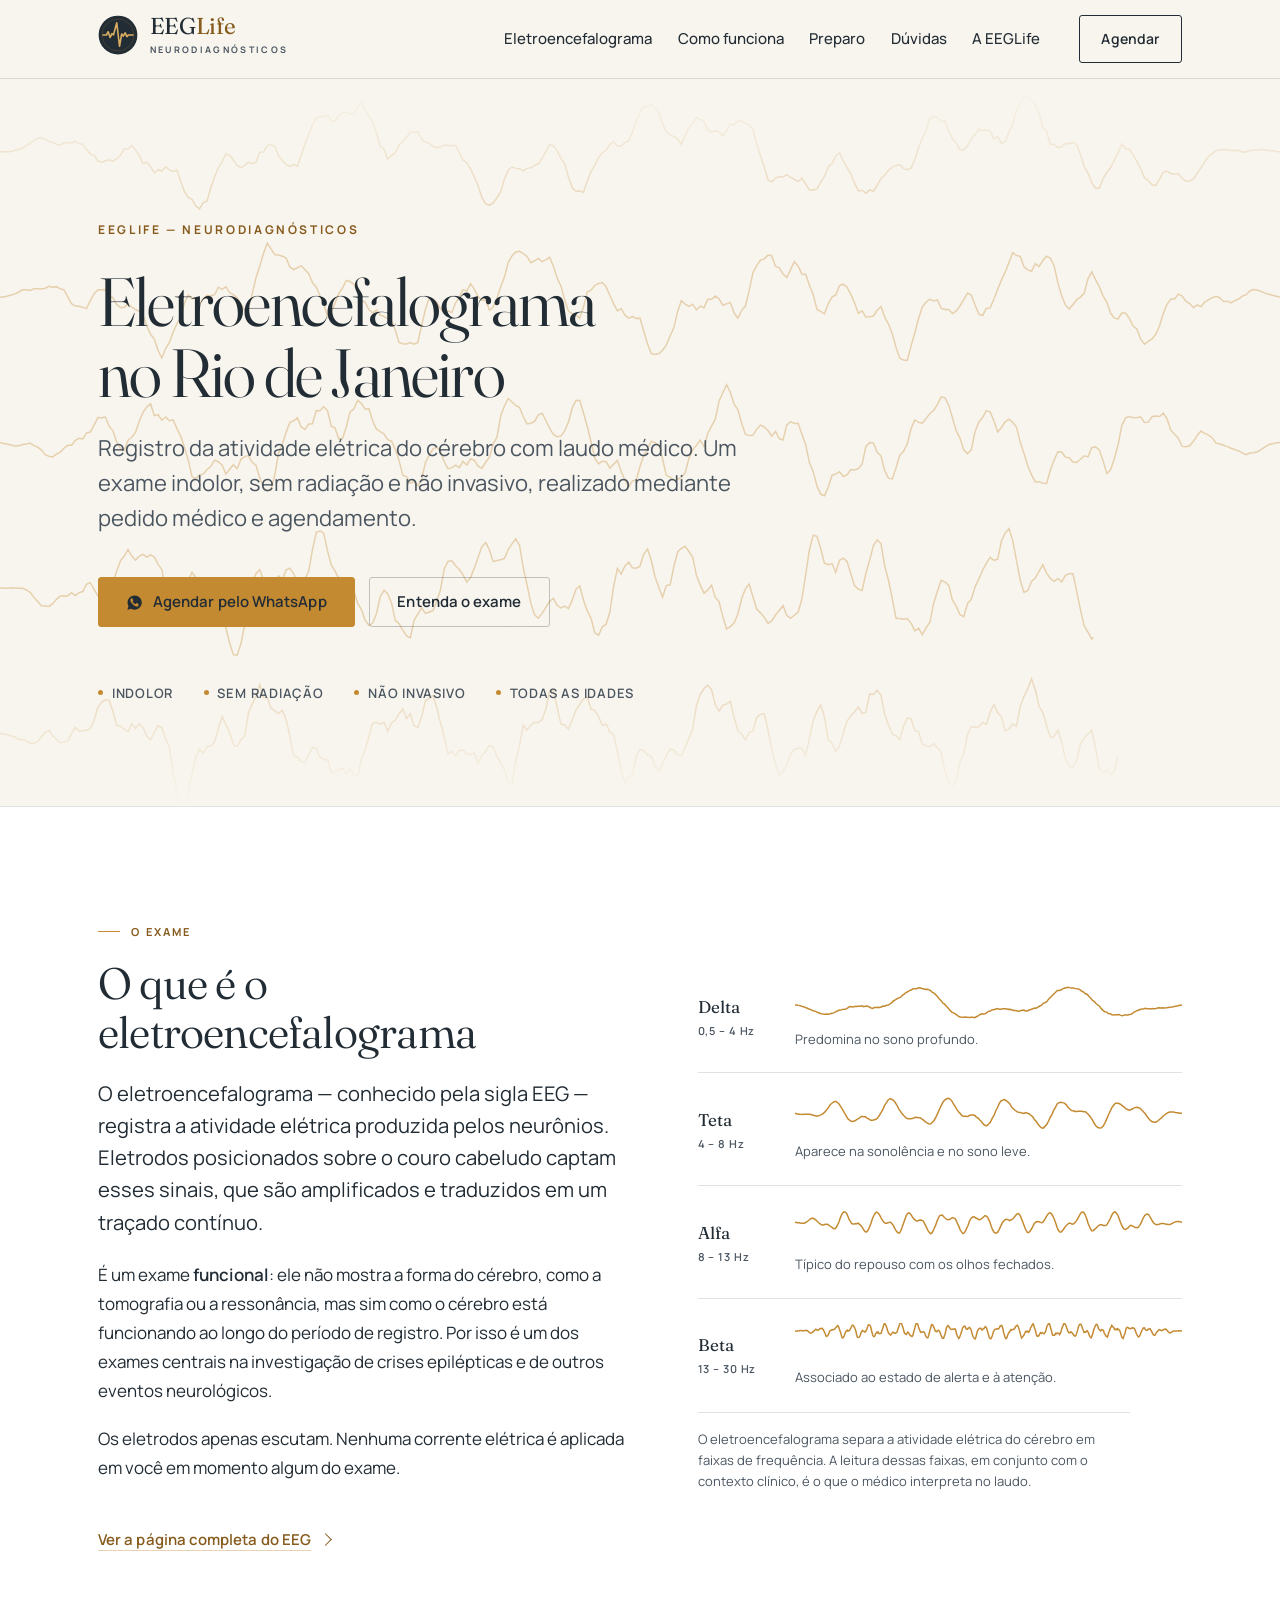
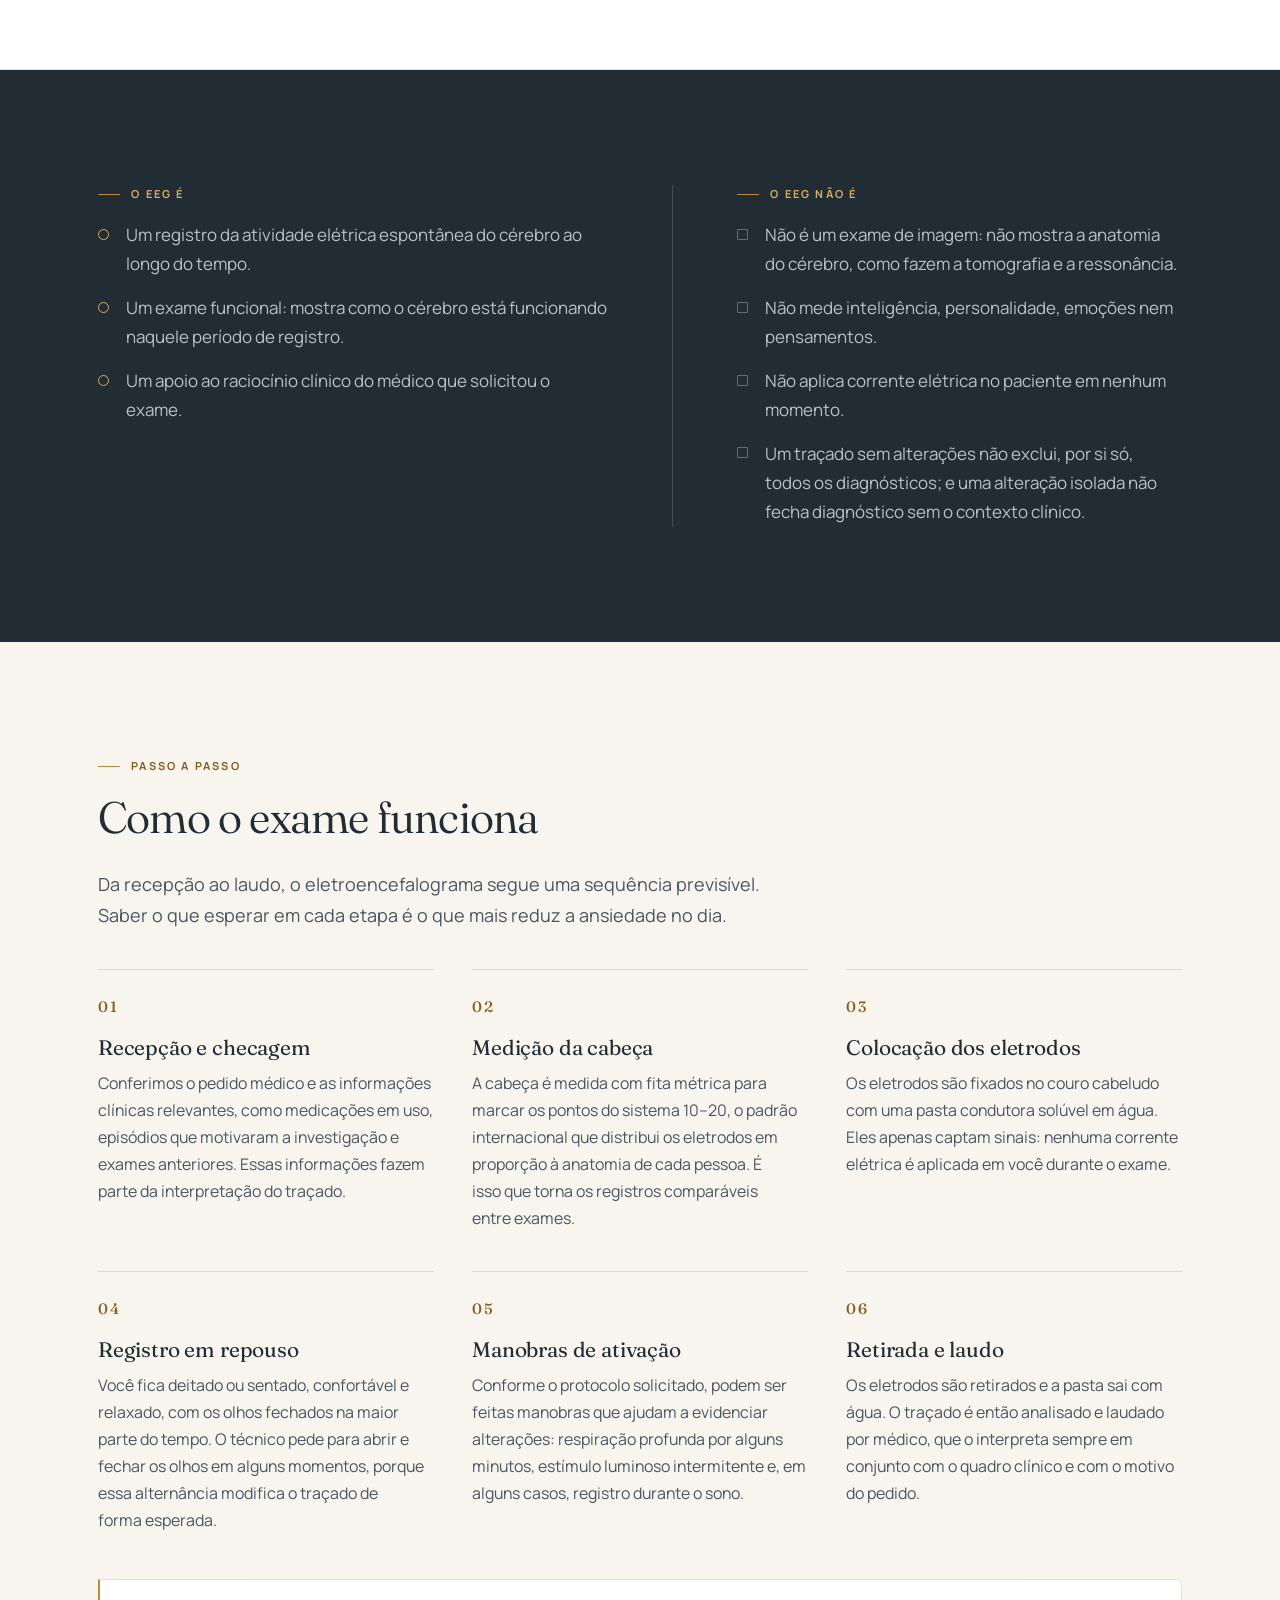
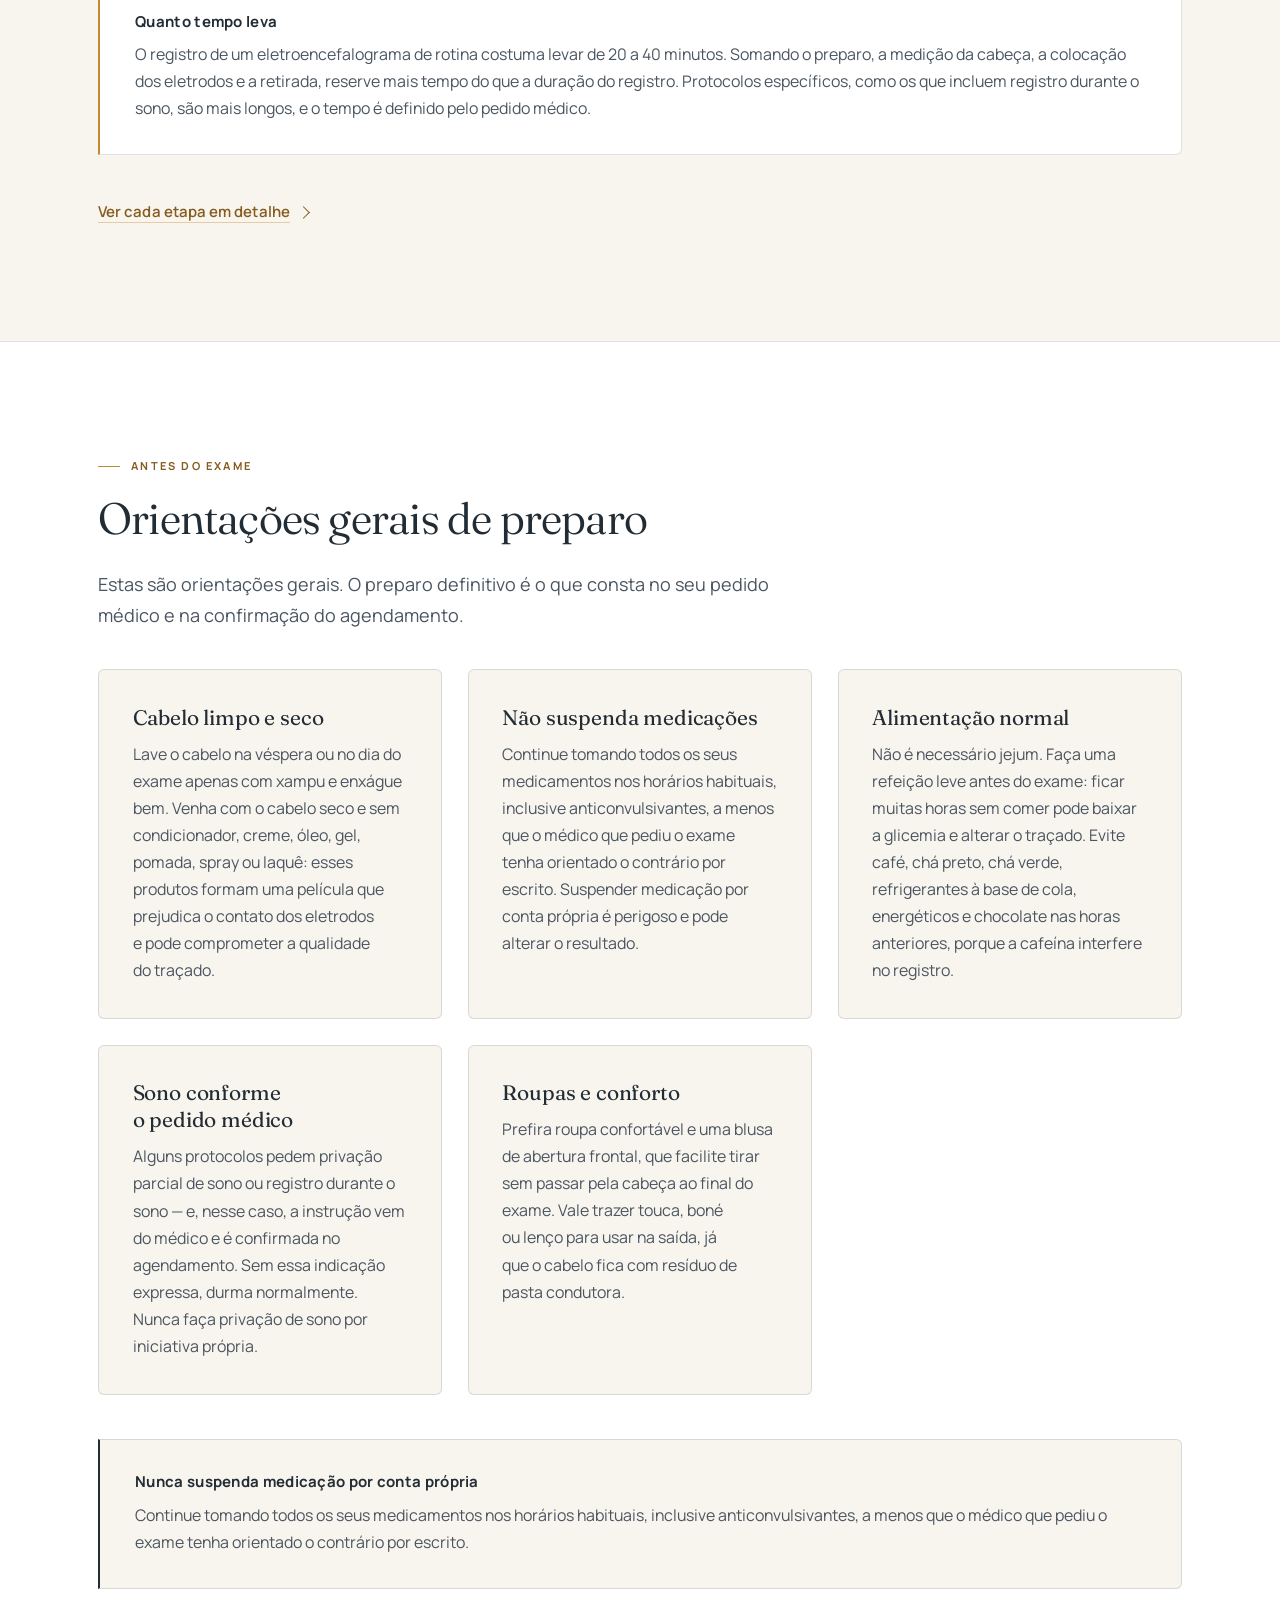
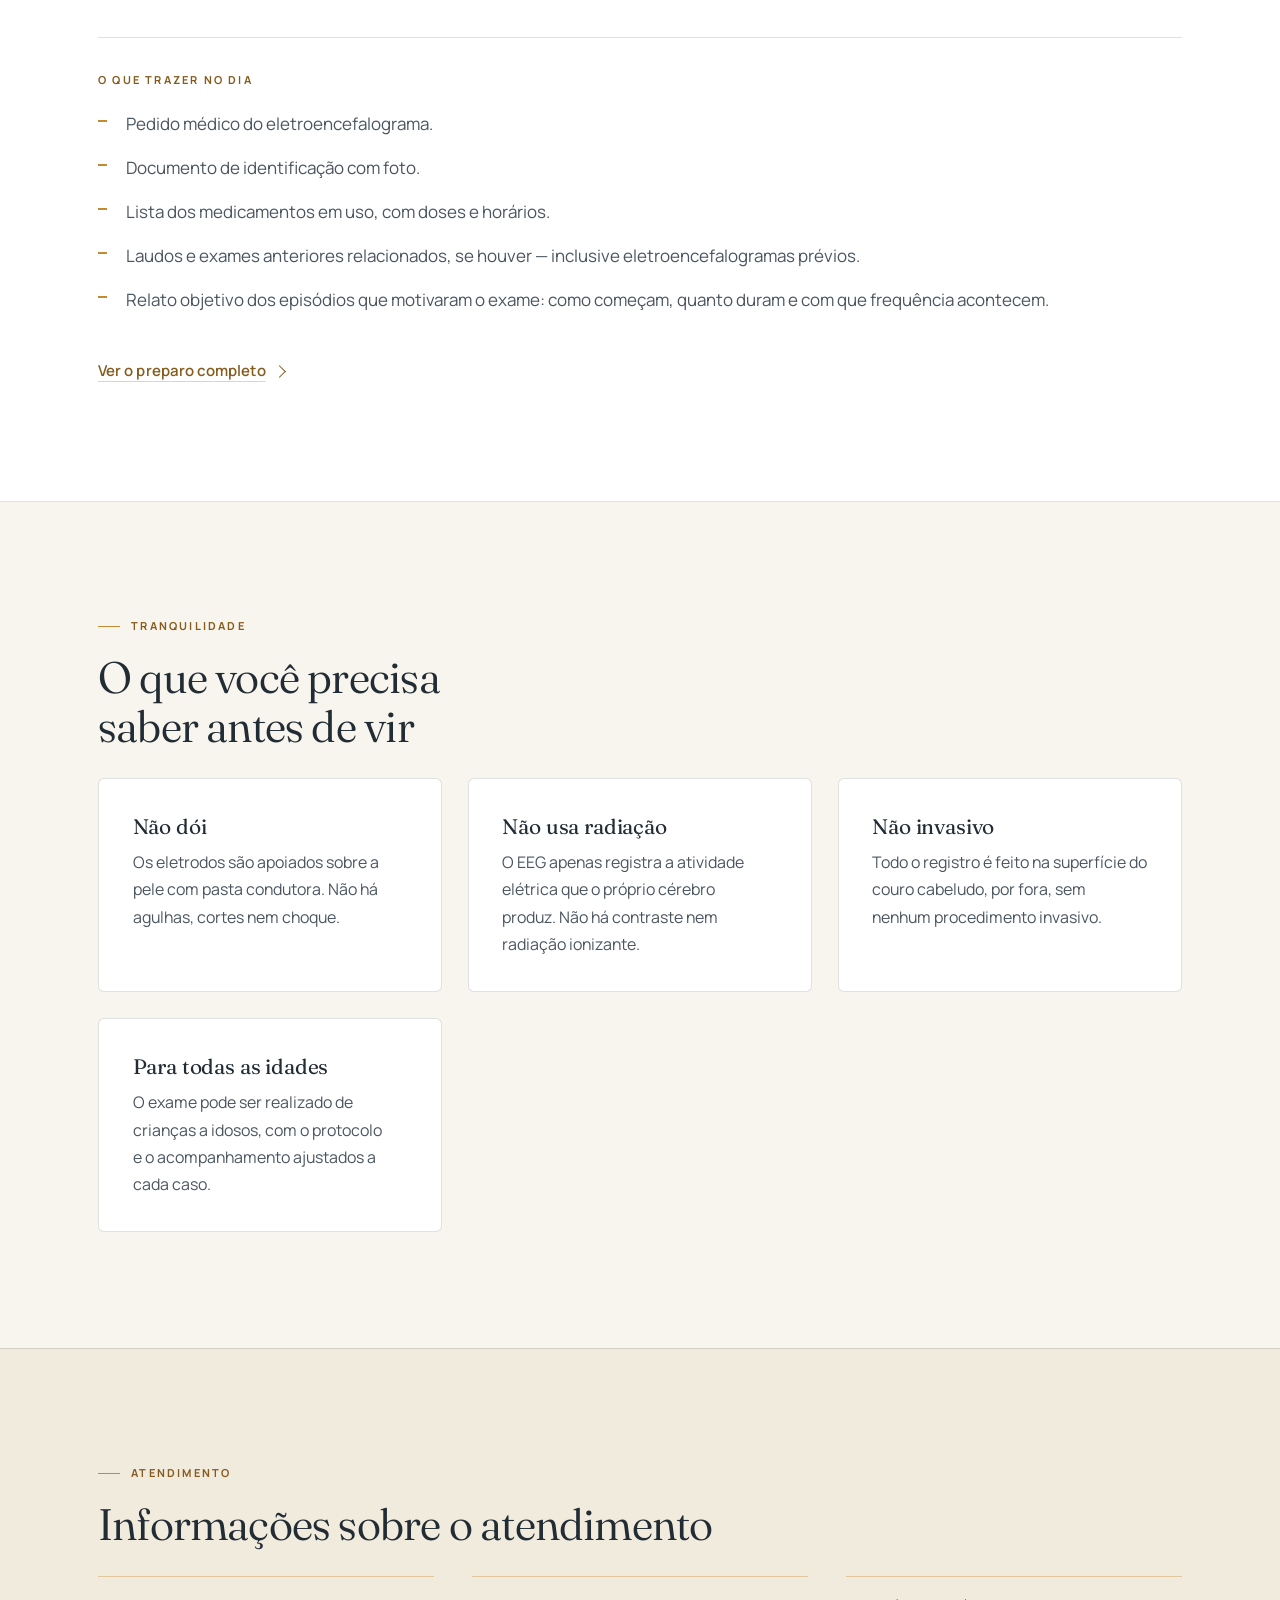
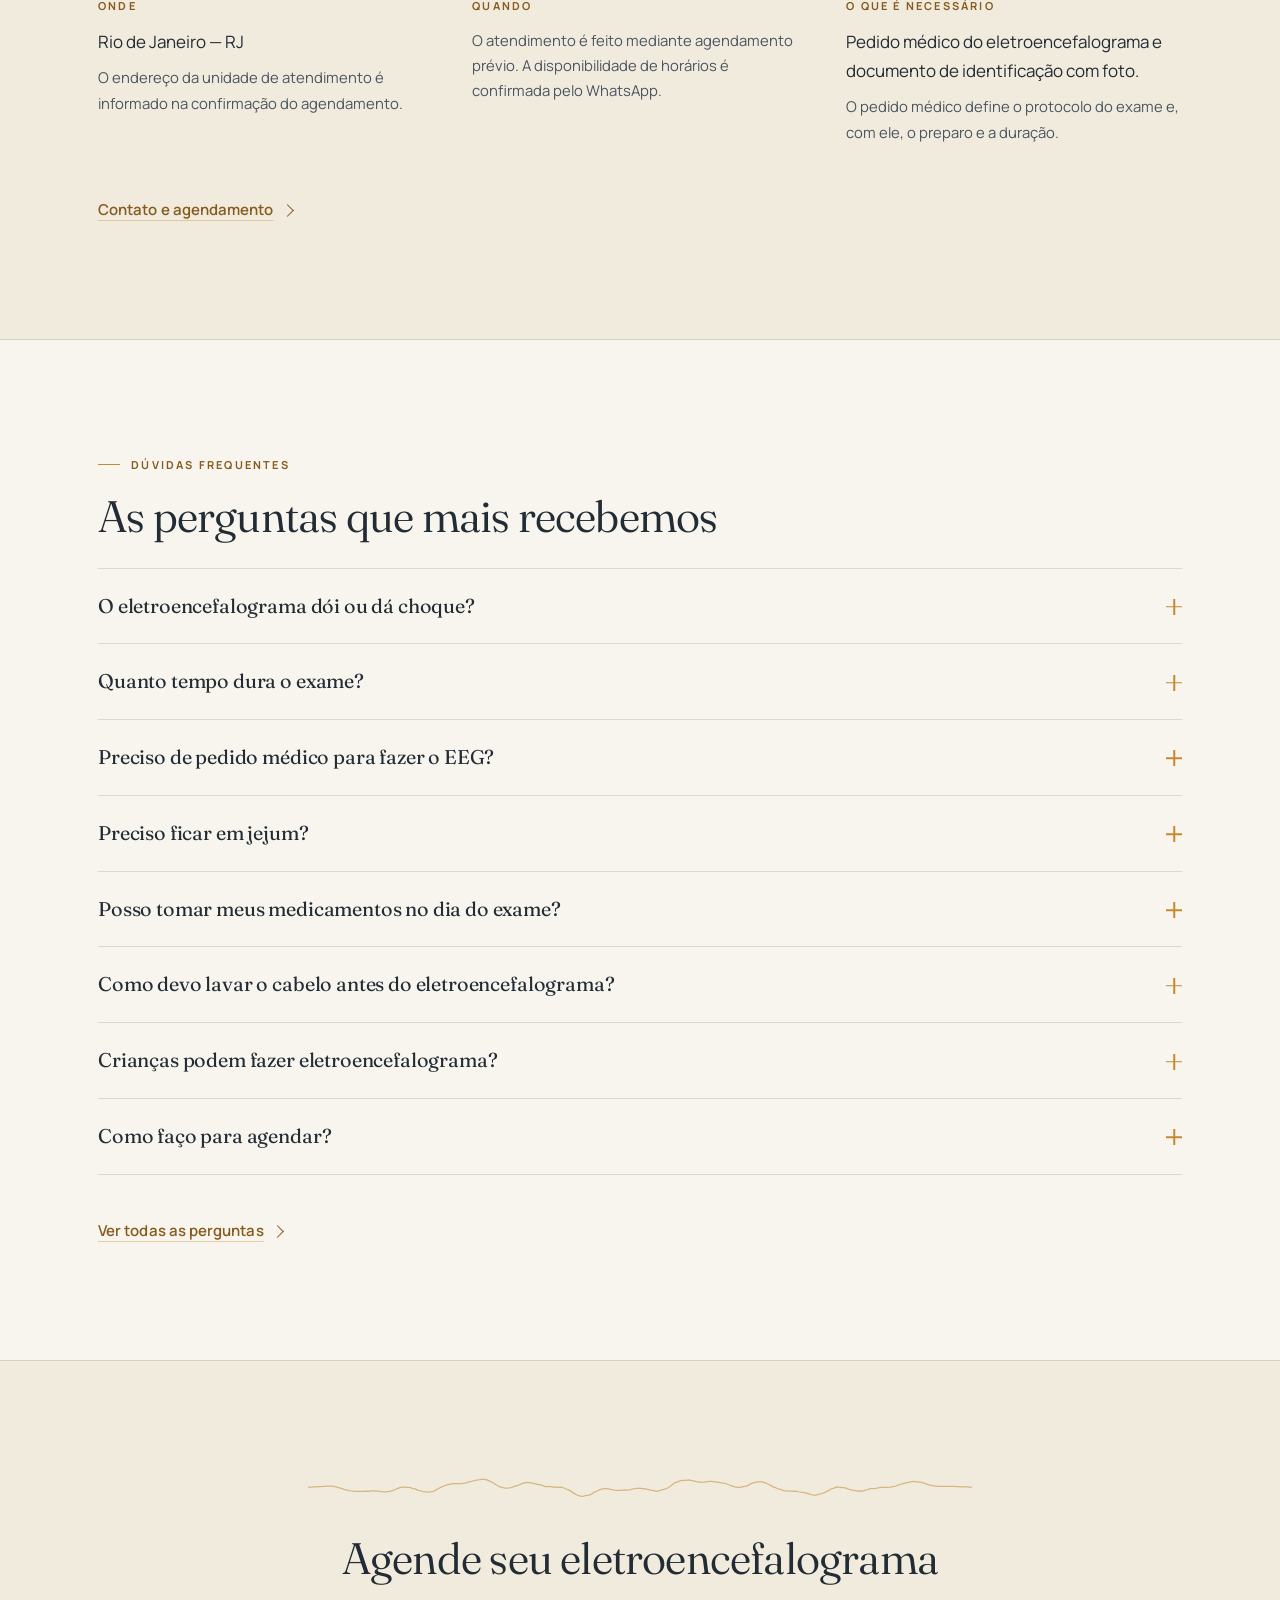
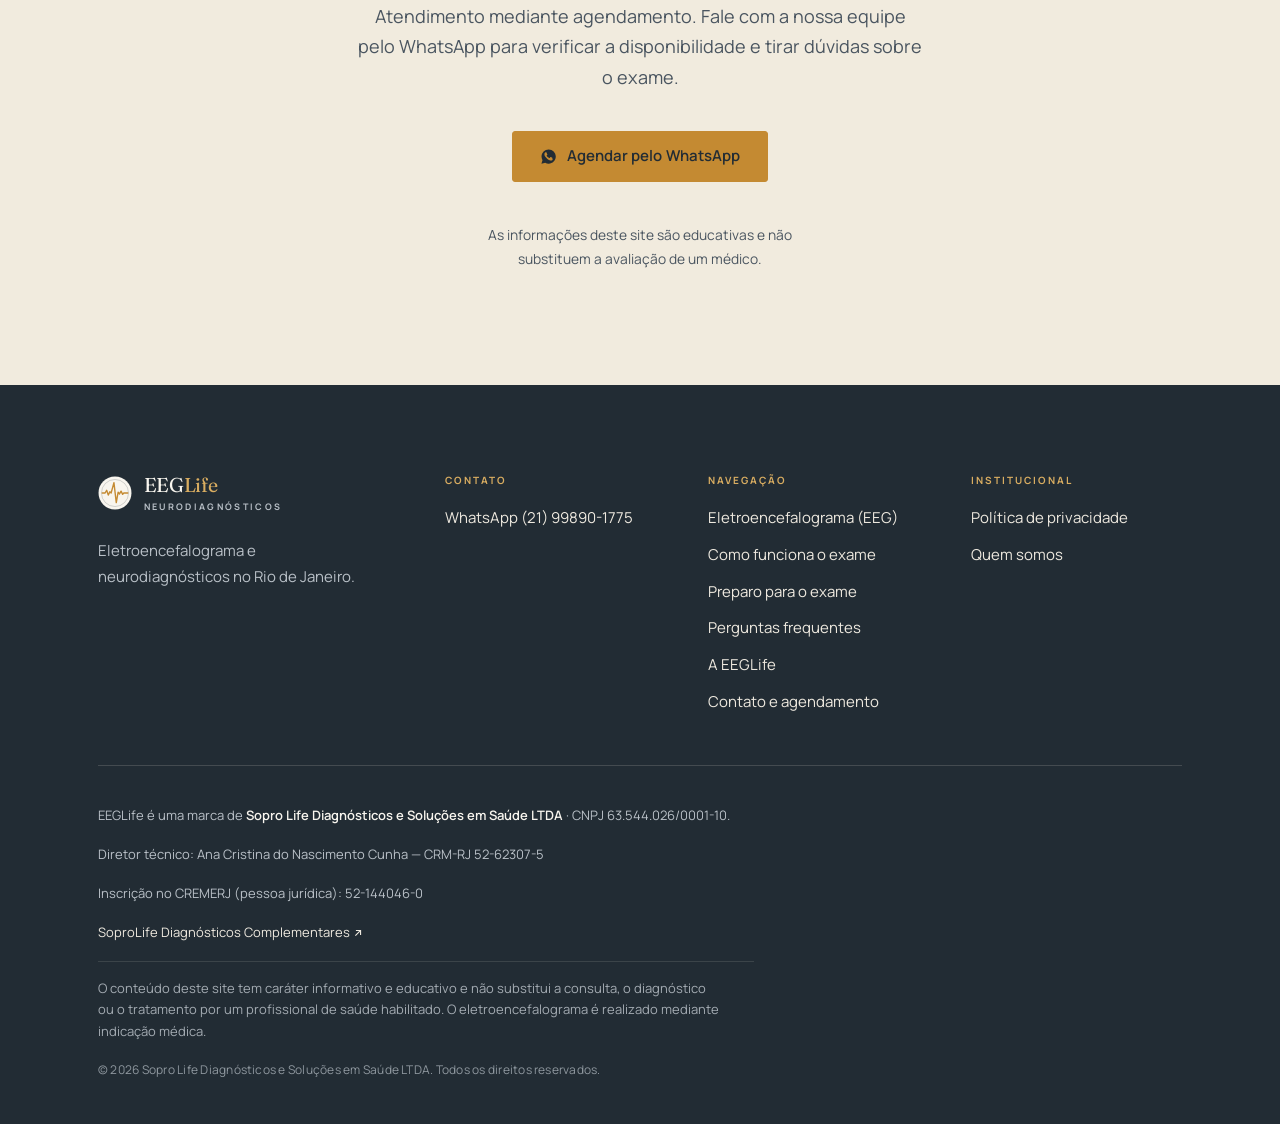
==== commit 9a912236: "sincroniza pacote: 404 aponta hospedagem GitHub Pages" ====
--- a/index.html
+++ b/index.html
@@ -54,7 +54,8 @@
       "parentOrganization": {
         "@type": "Organization",
         "name": "Sopro Life Diagnósticos e Soluções em Saúde LTDA",
-        "url": "https://soprolife.com.br"
+        "url": "https://soprolife.com.br",
+        "taxID": "63.544.026/0001-10"
       },
       "availableService": [
         {
@@ -684,8 +685,10 @@
     <div class="rodape__base">
       <p class="rodape__operadora">
       EEGLife é uma marca de
-      <strong>Sopro Life Diagnósticos e Soluções em Saúde LTDA</strong>.
+      <strong>Sopro Life Diagnósticos e Soluções em Saúde LTDA</strong> · CNPJ 63.544.026/0001-10.
     </p>
+<p class="rodape__rt">Diretor técnico: Ana Cristina do Nascimento Cunha — CRM-RJ 52-62307-5</p>
+<p class="rodape__rt">Inscrição no CREMERJ (pessoa jurídica): 52-144046-0</p>
 <p class="rodape__link-operadora">
           <a class="link-externo" href="https://soprolife.com.br" target="_blank" rel="noopener noreferrer">SoproLife Diagnósticos Complementares</a>
         </p>
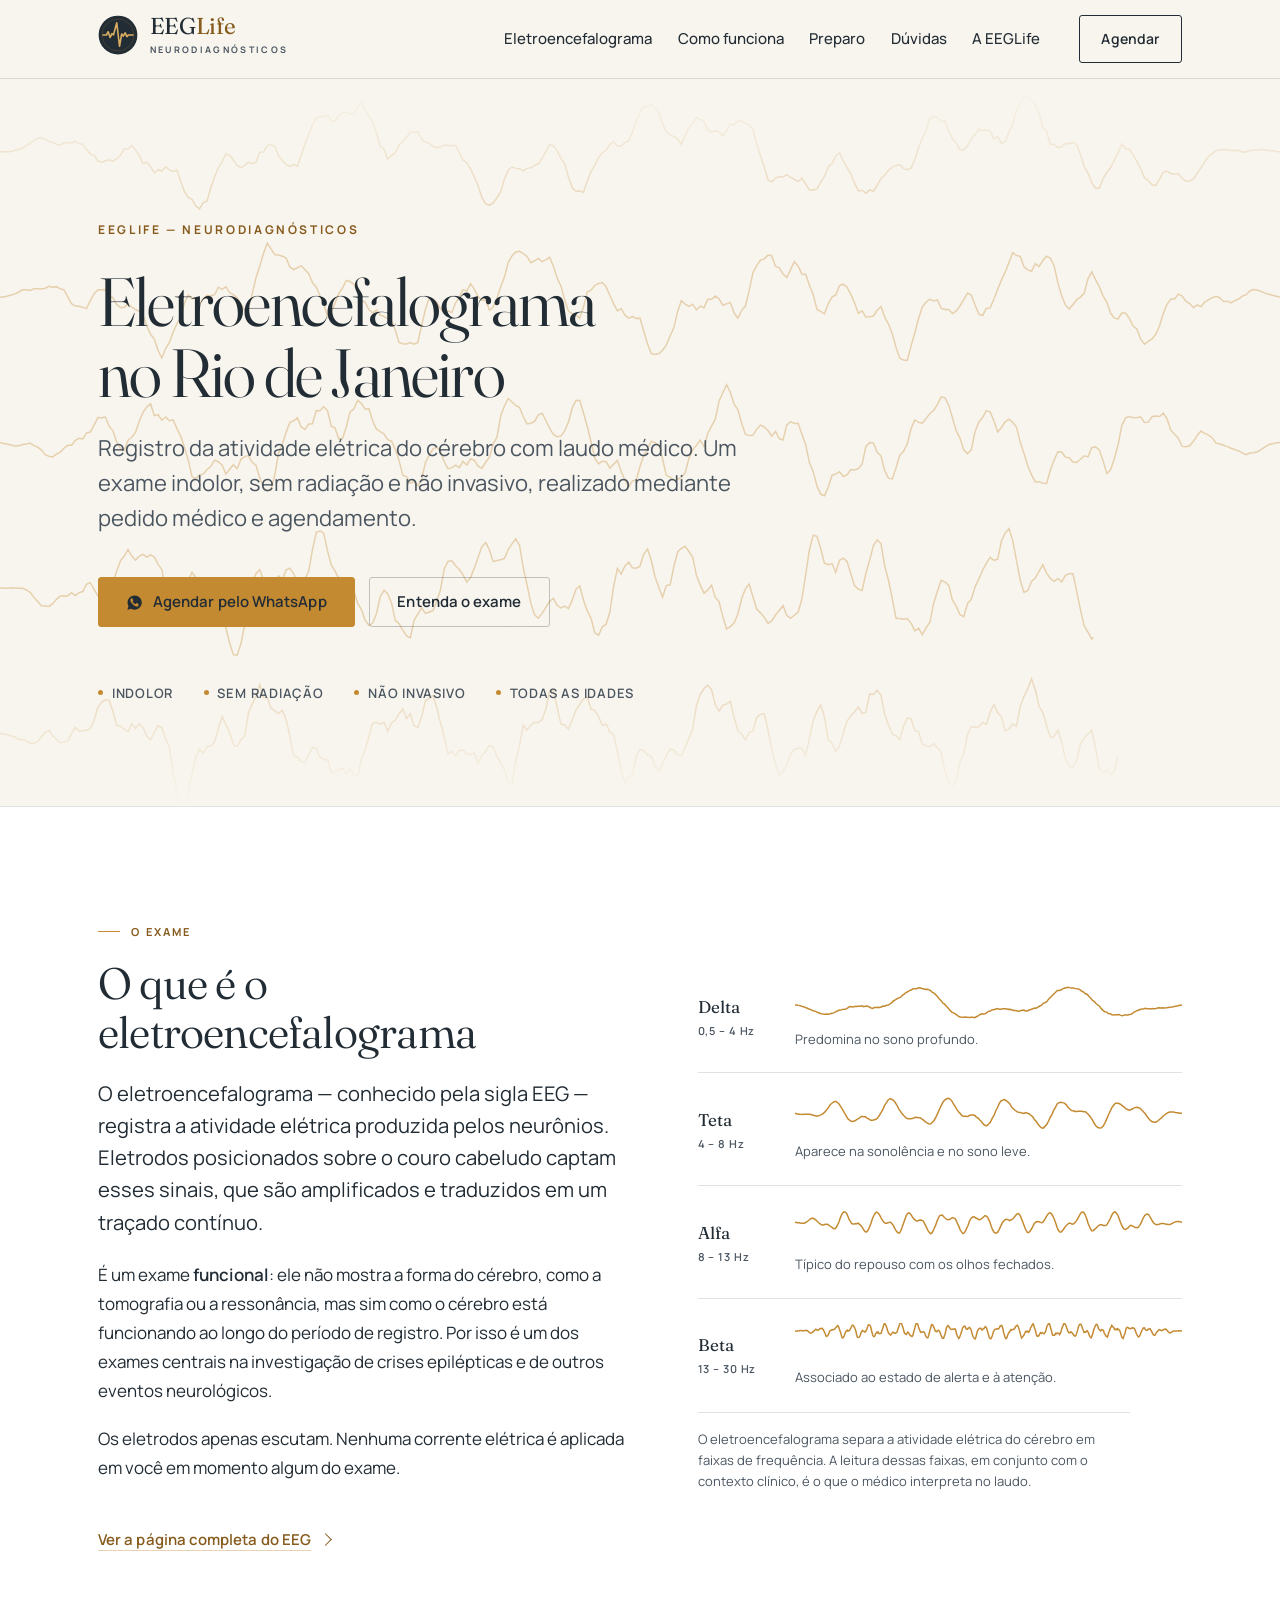
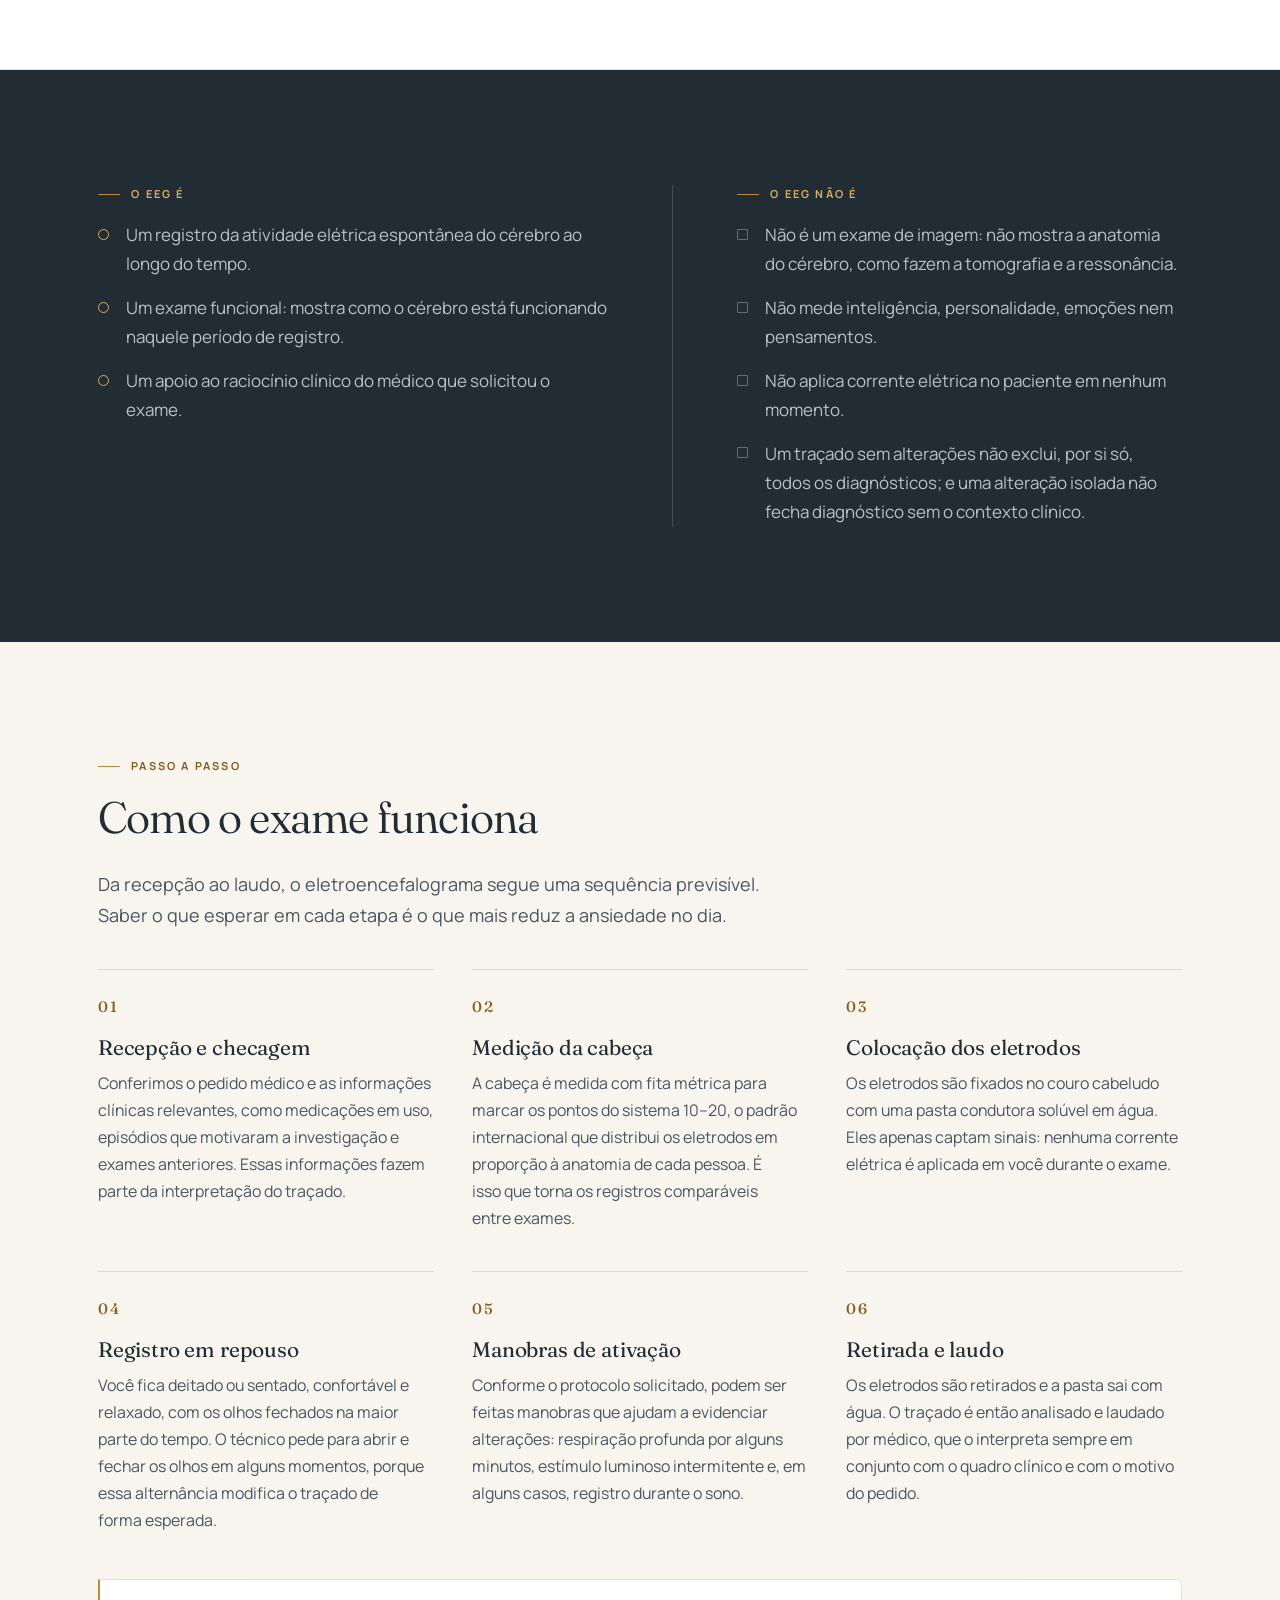
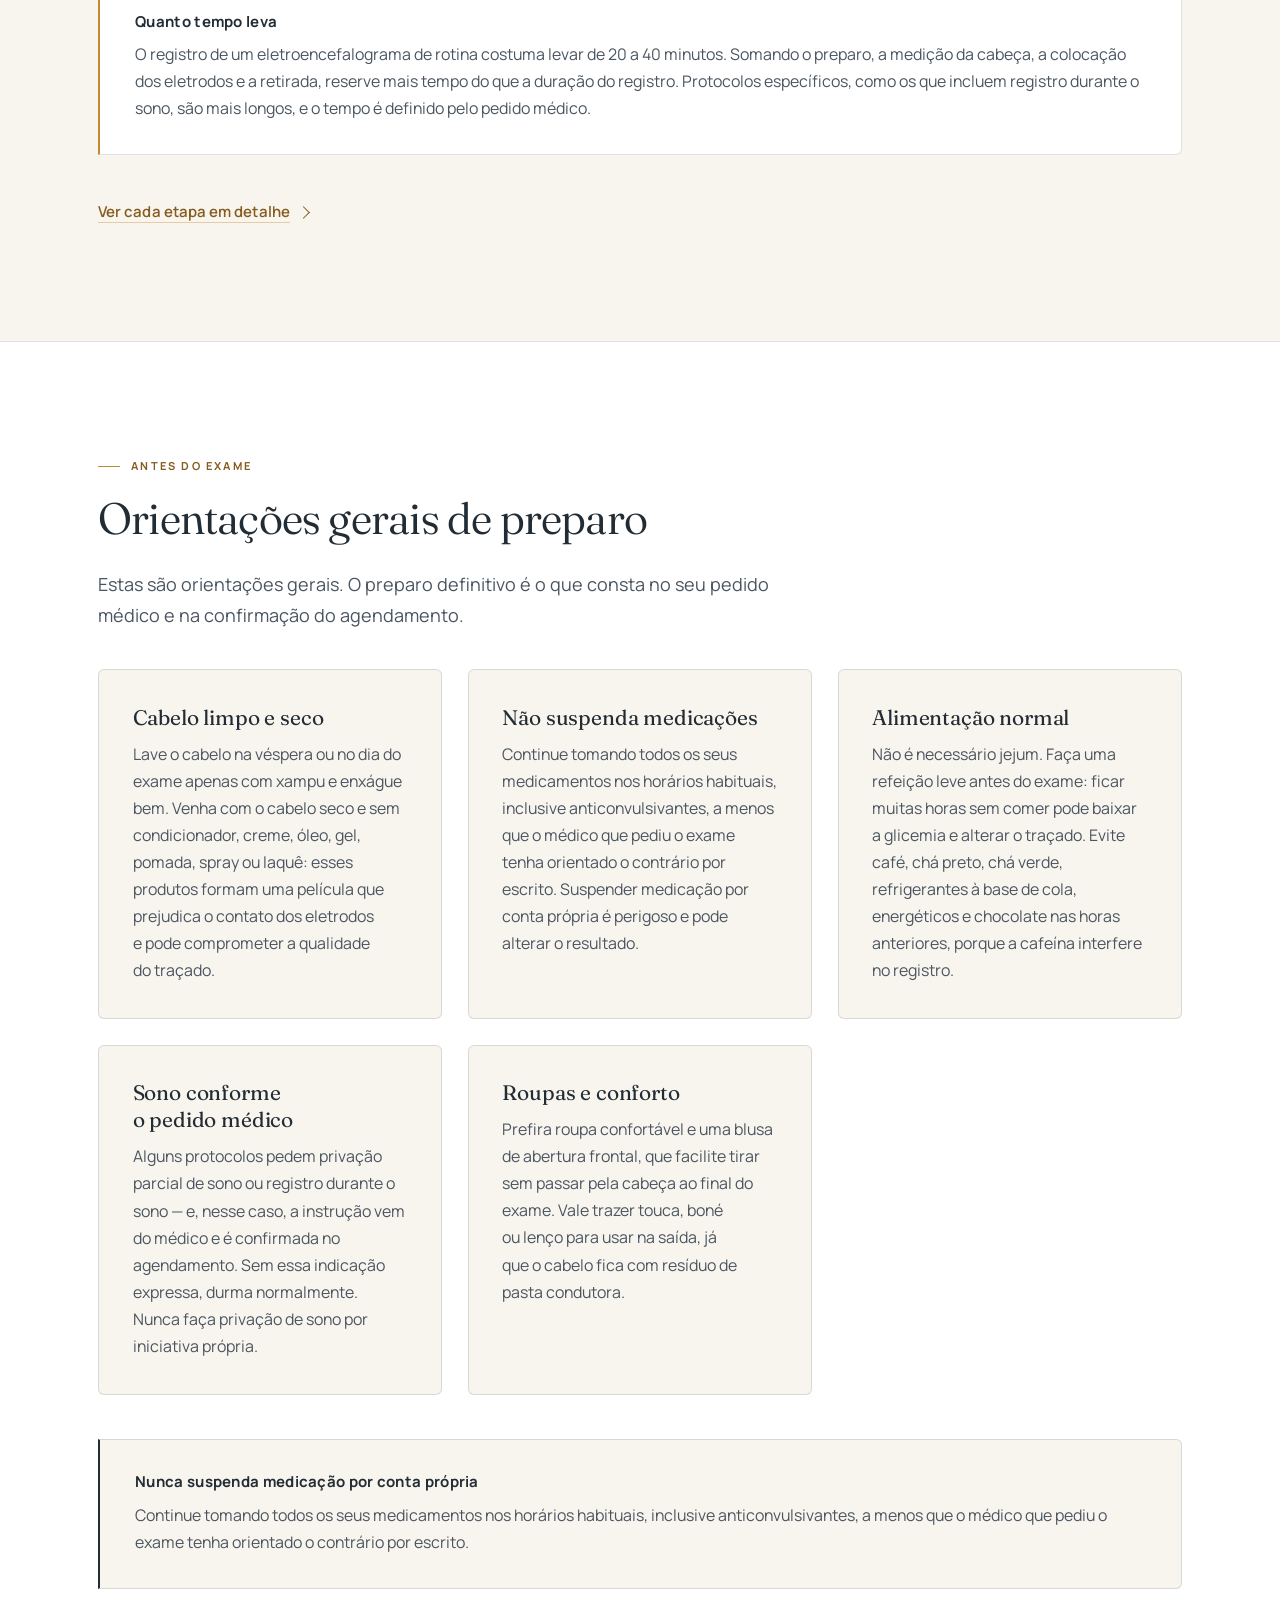
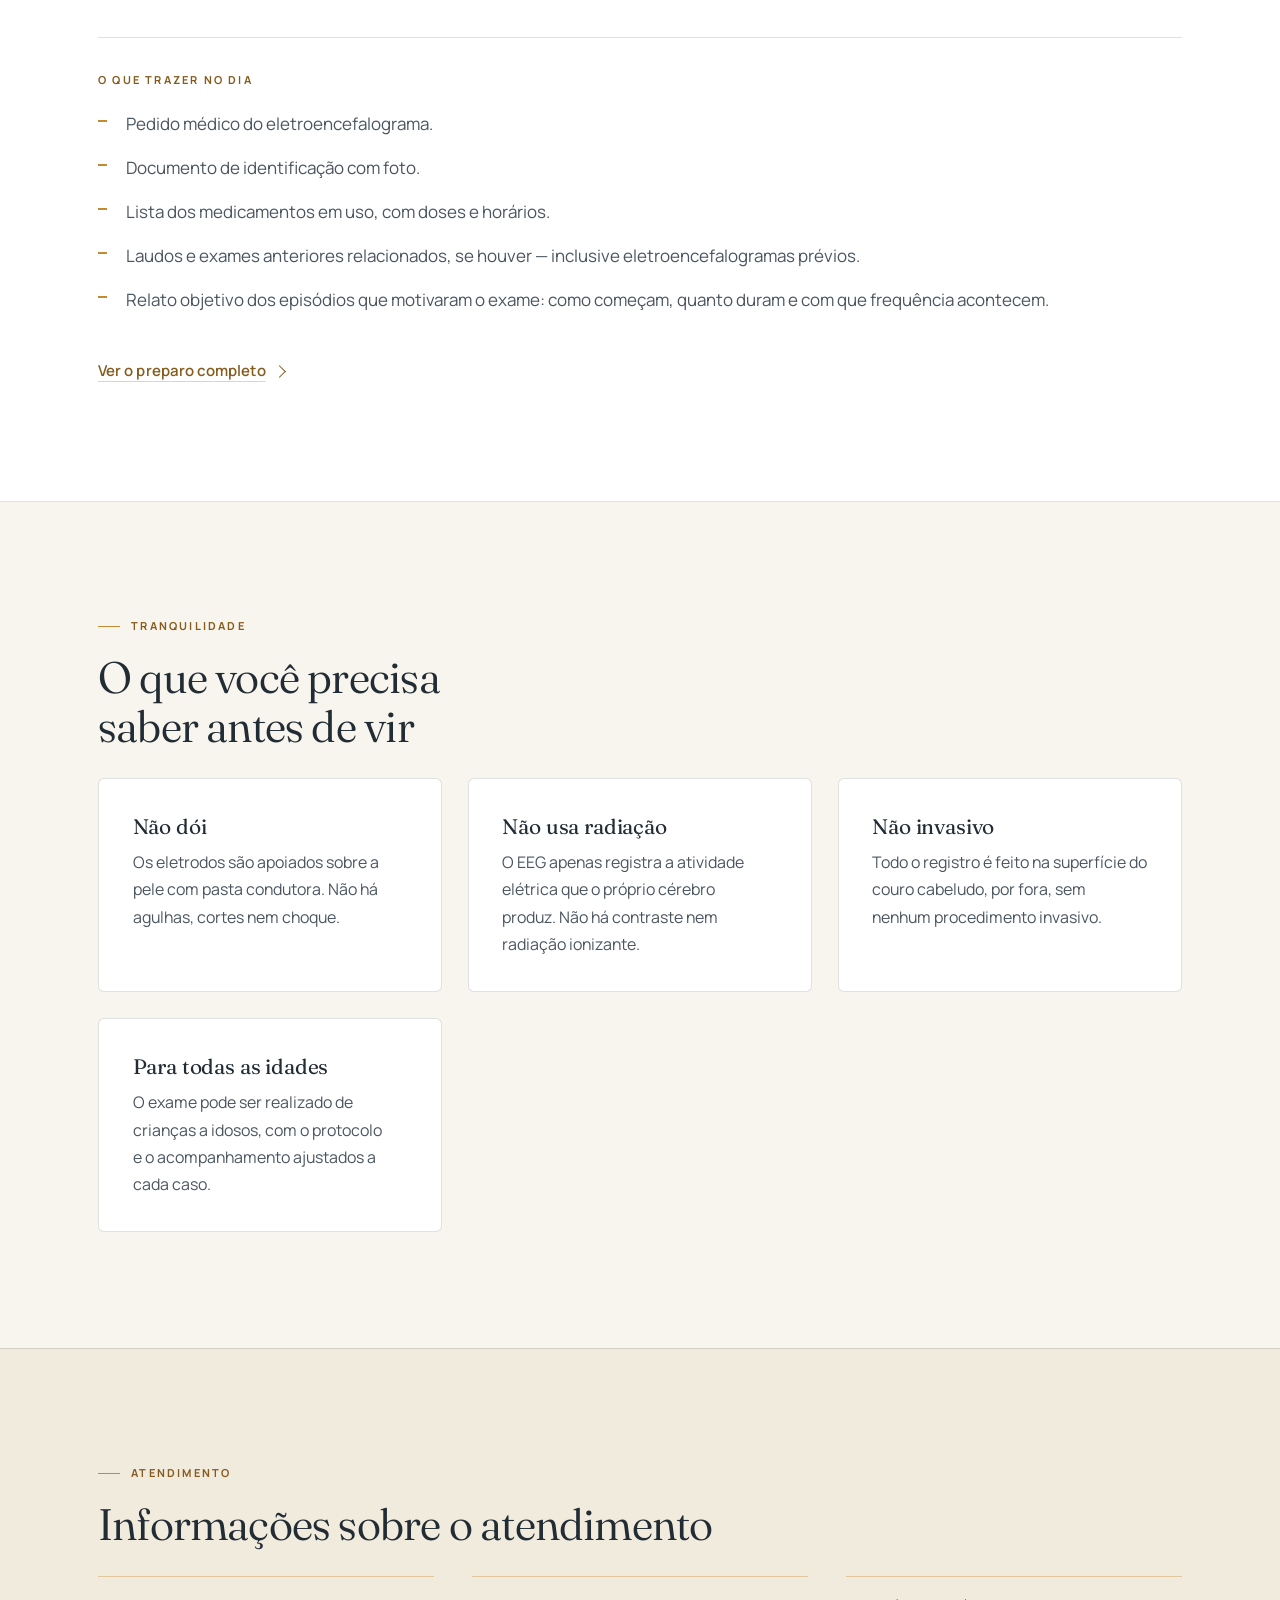
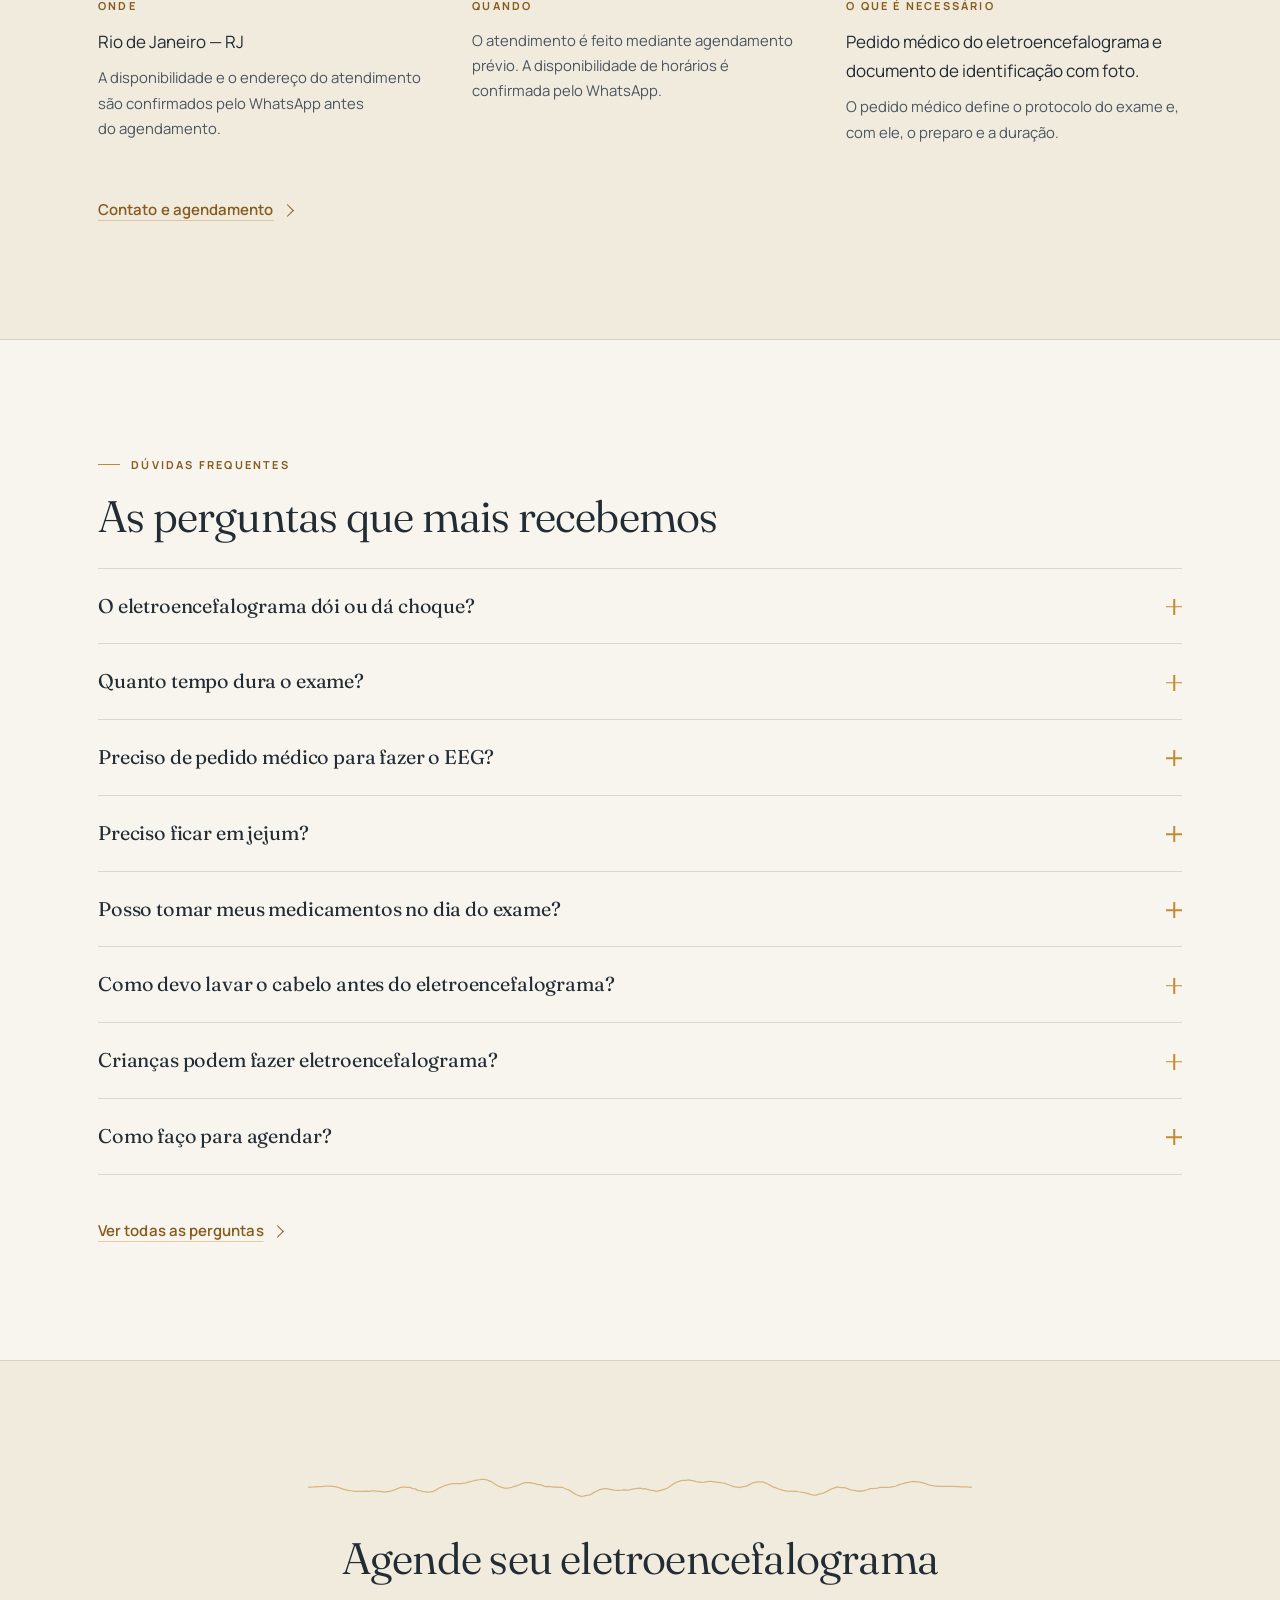
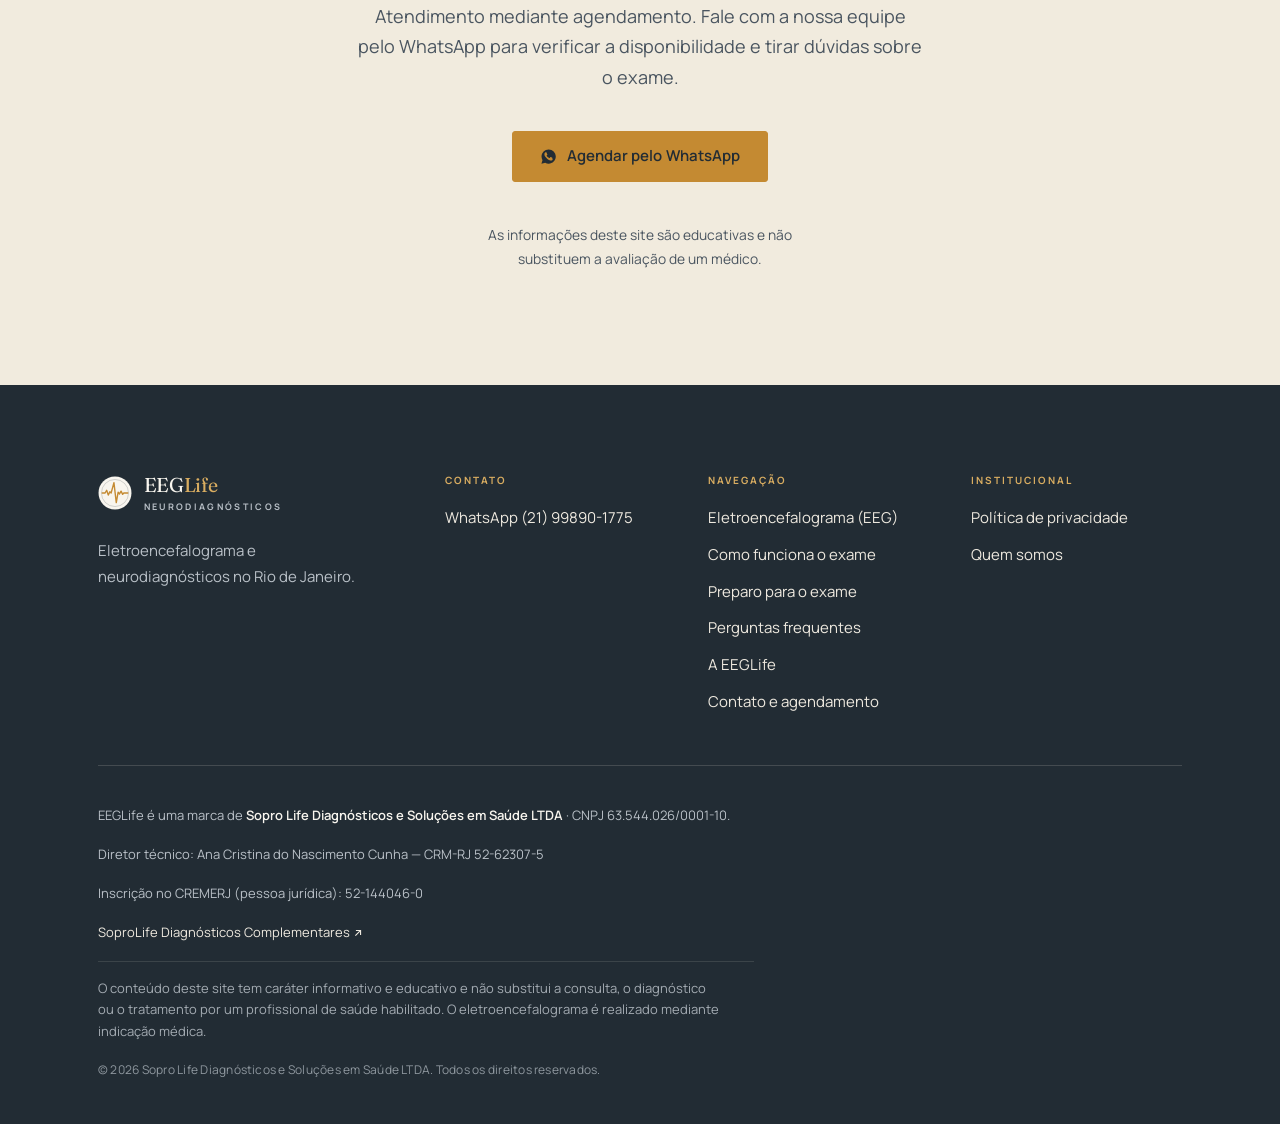
==== commit ebe42a05: "ajusta afirmacoes sobre rede de parceiros ao estado real" ====
--- a/index.html
+++ b/index.html
@@ -518,8 +518,9 @@
       <div class="infos"><div class="info">
       <h3 class="info__titulo">Onde</h3>
       <p>Rio de Janeiro — RJ</p>
-      <p class="info__nota">O endereço da unidade de atendimento é
-             informado na confirmação do agendamento.</p>
+      <p class="info__nota">A disponibilidade e o endereço do
+             atendimento são confirmados pelo WhatsApp antes do
+             agendamento.</p>
       
     </div>
 <div class="info">
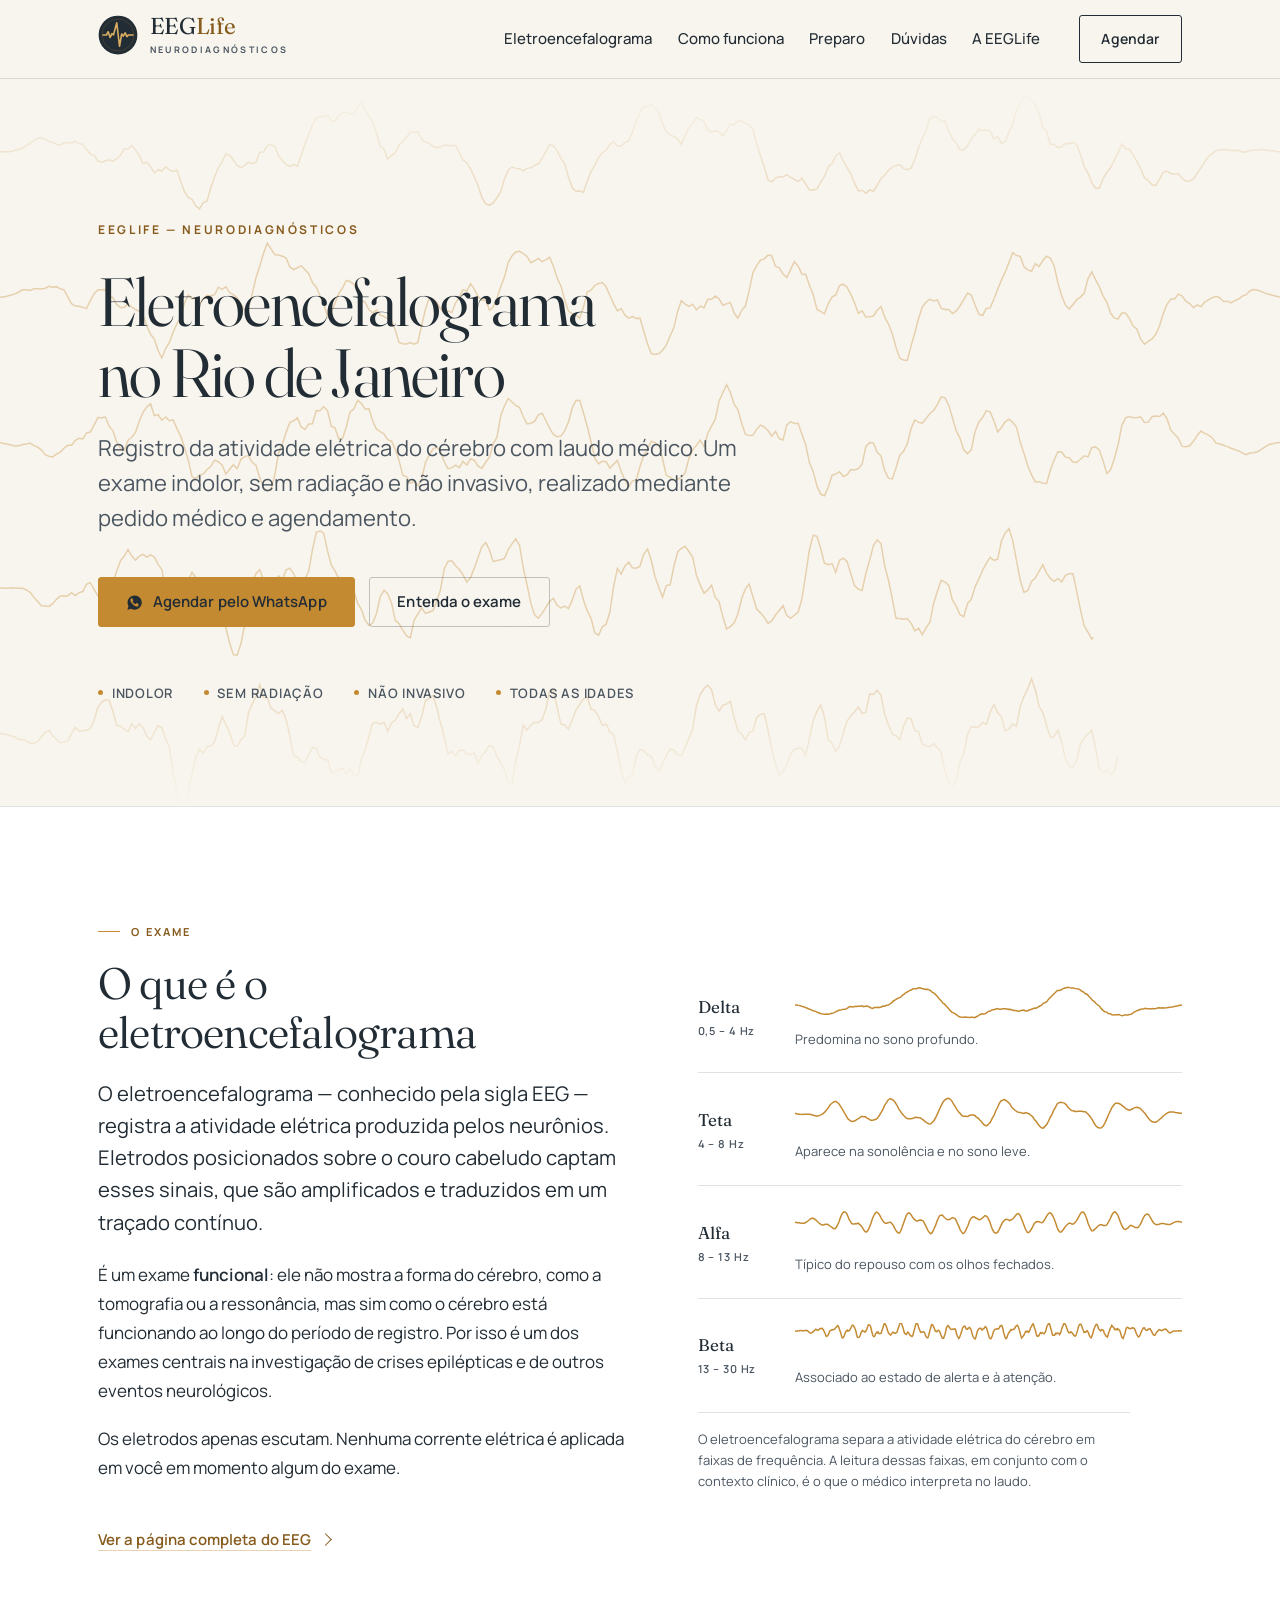
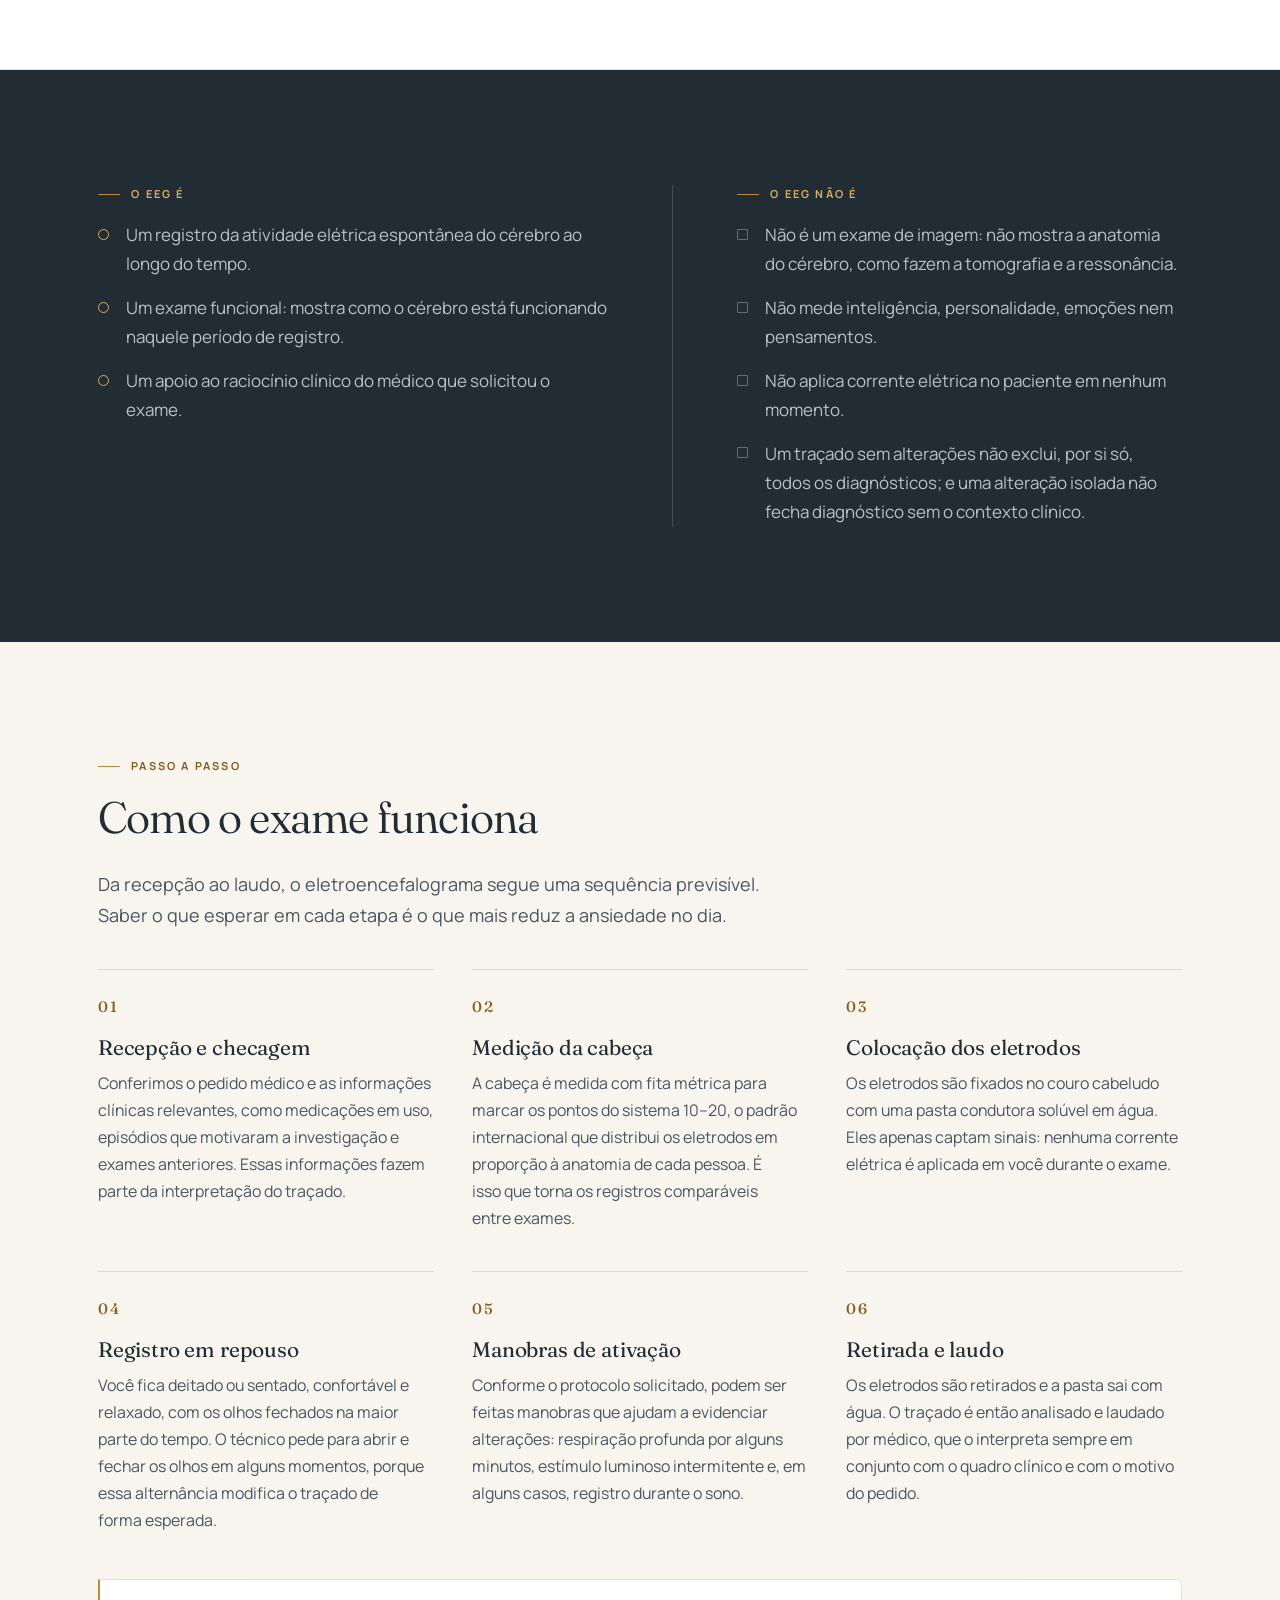
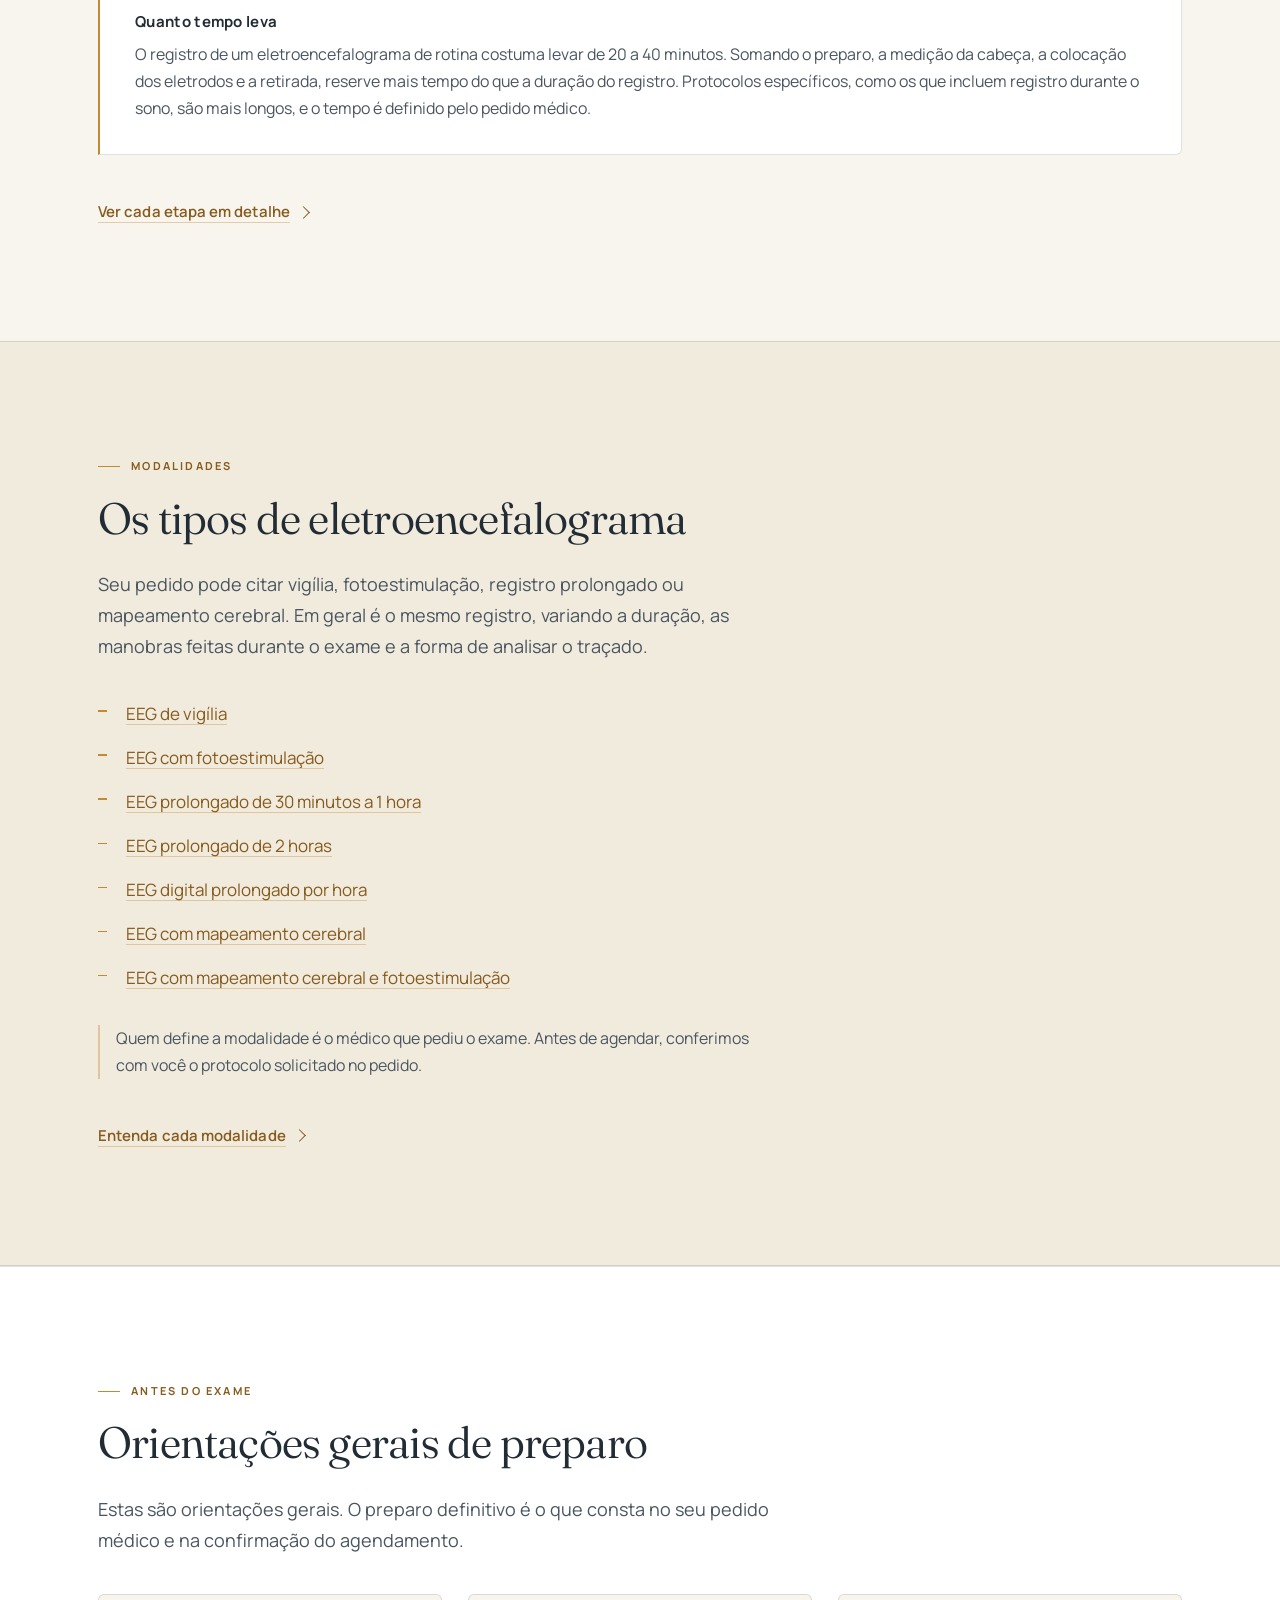
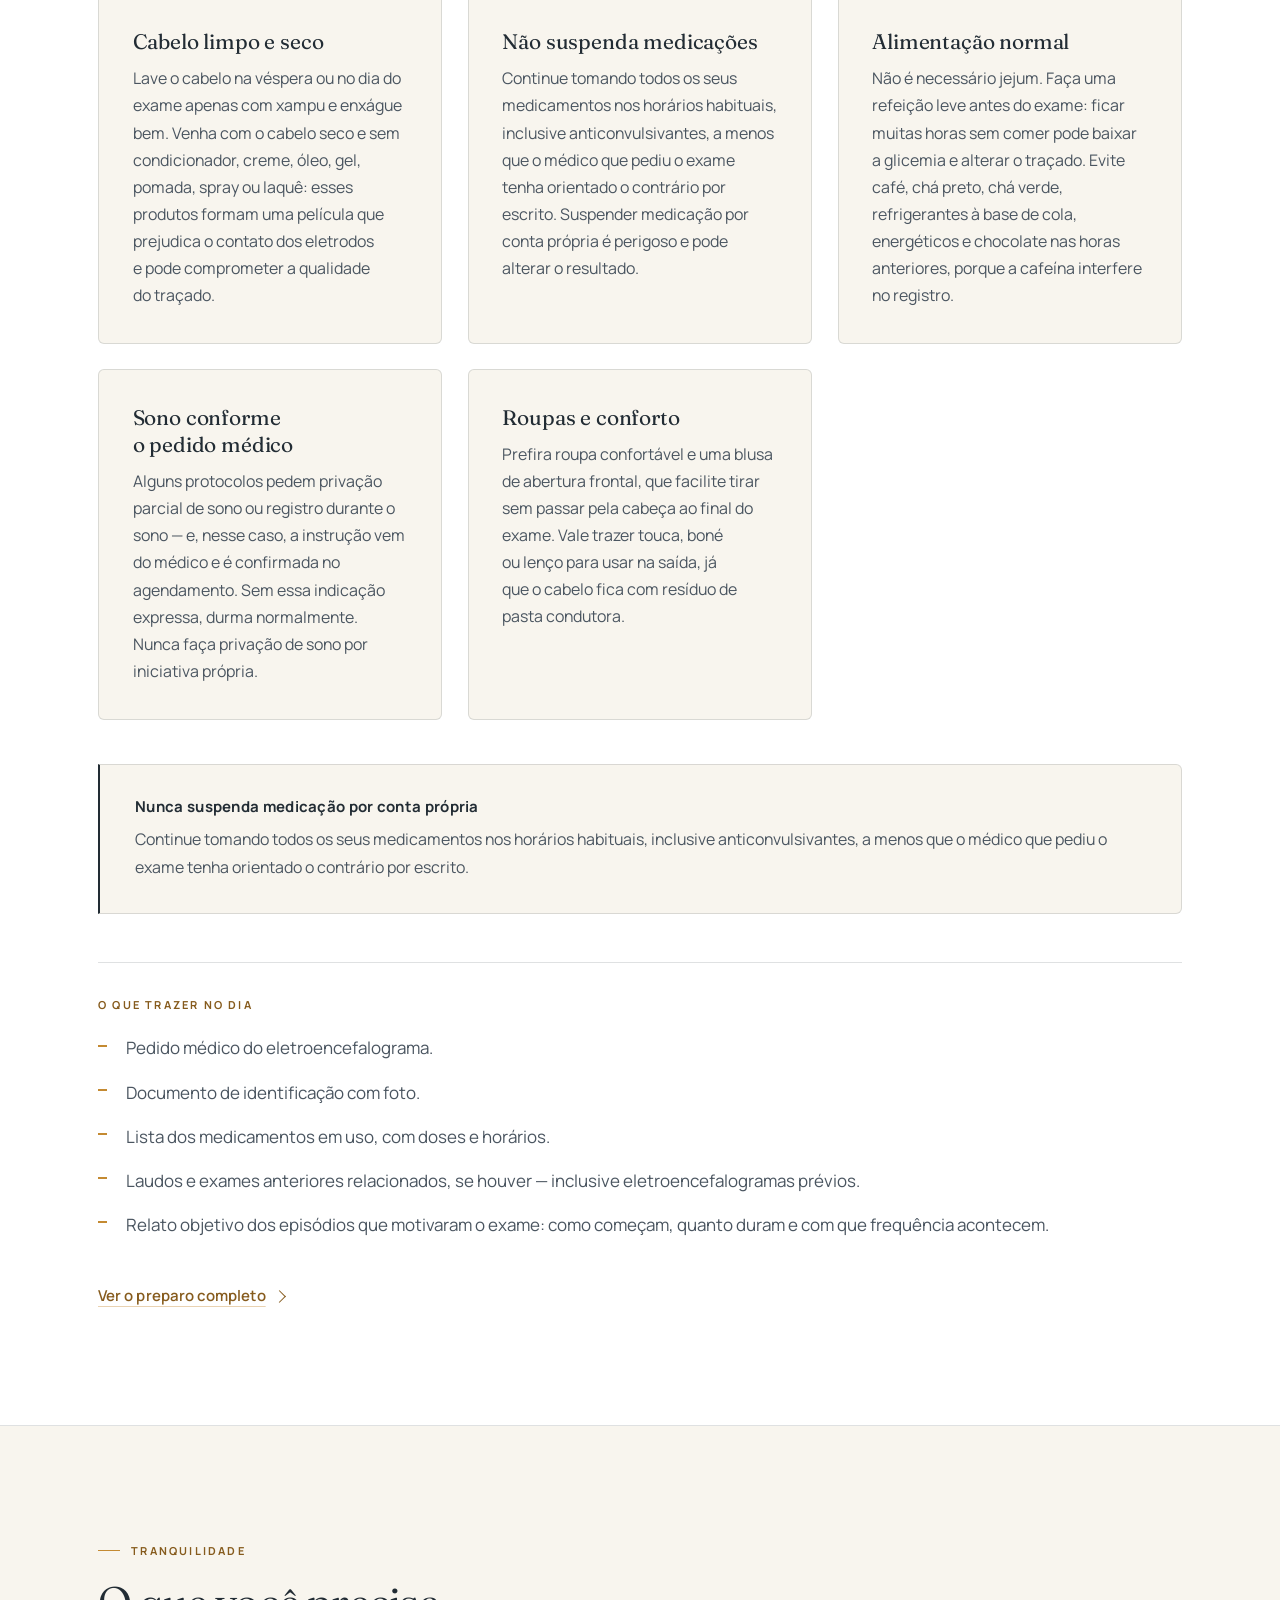
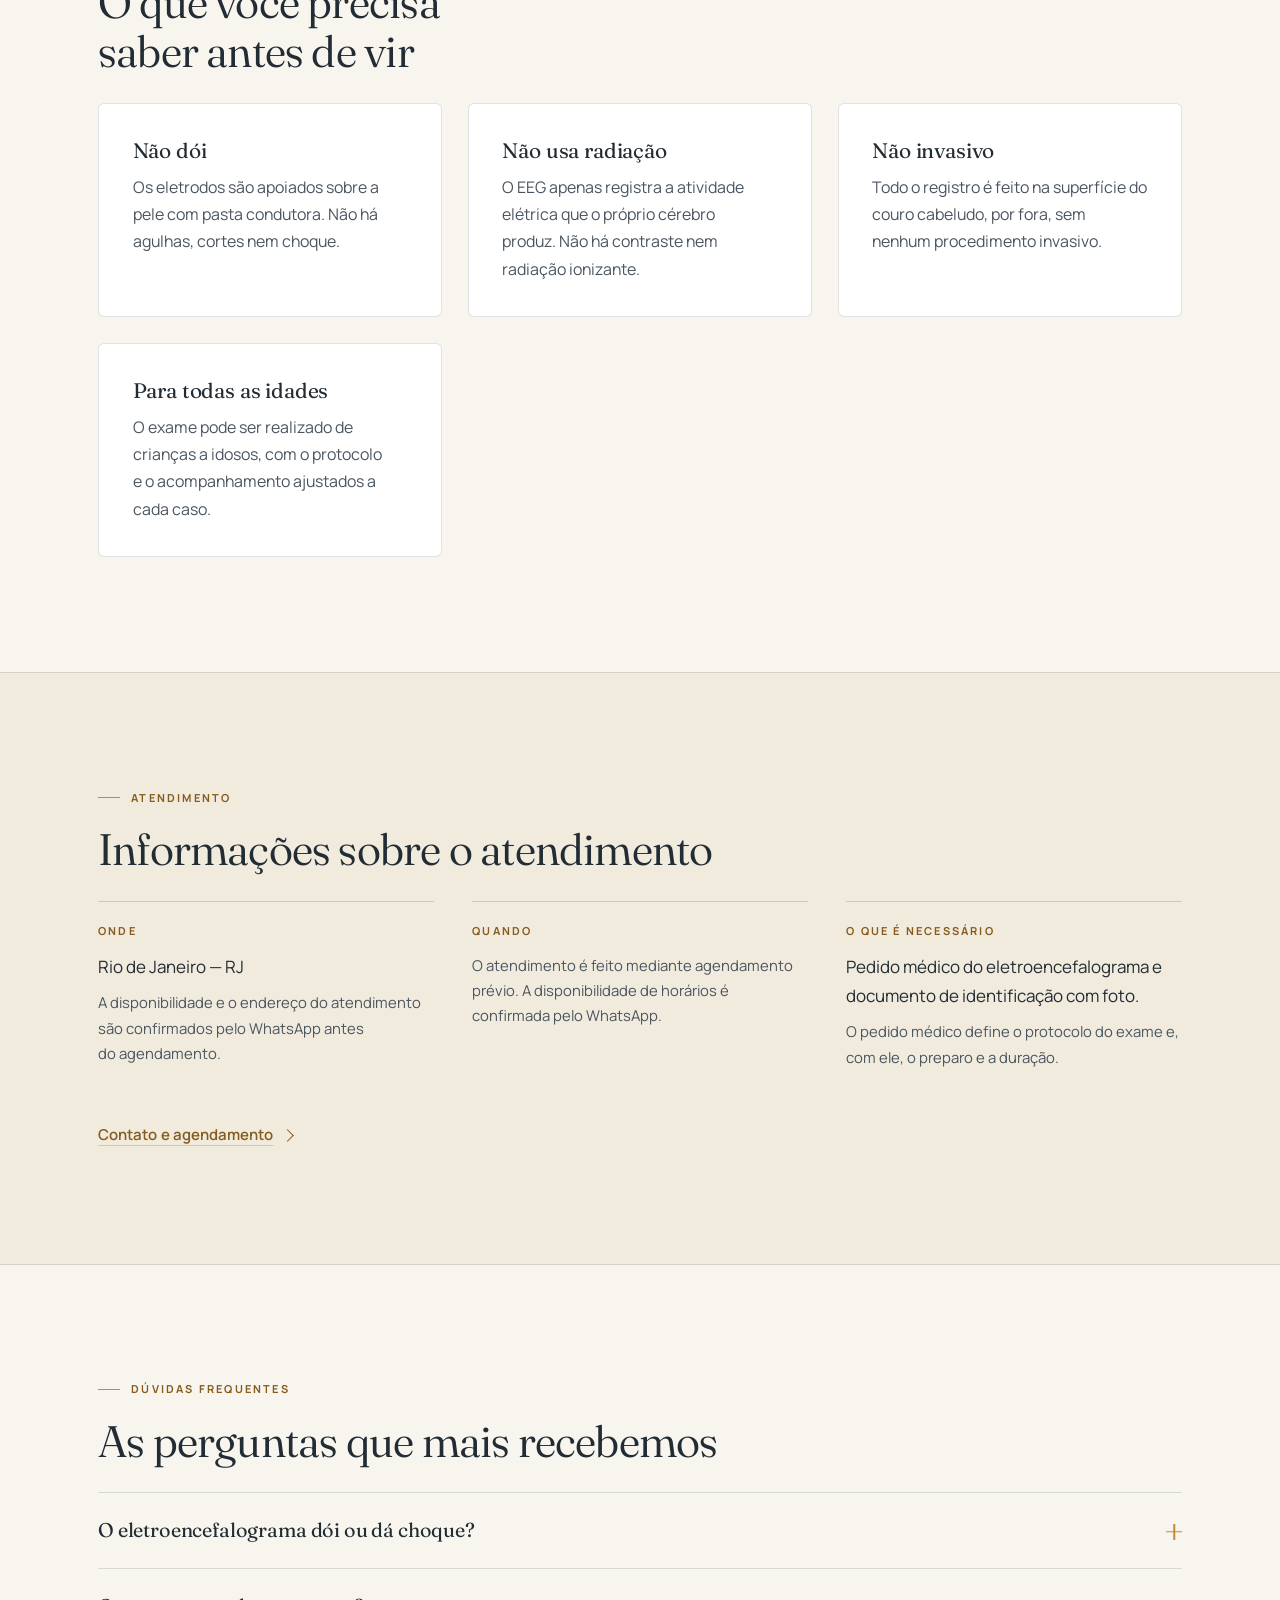
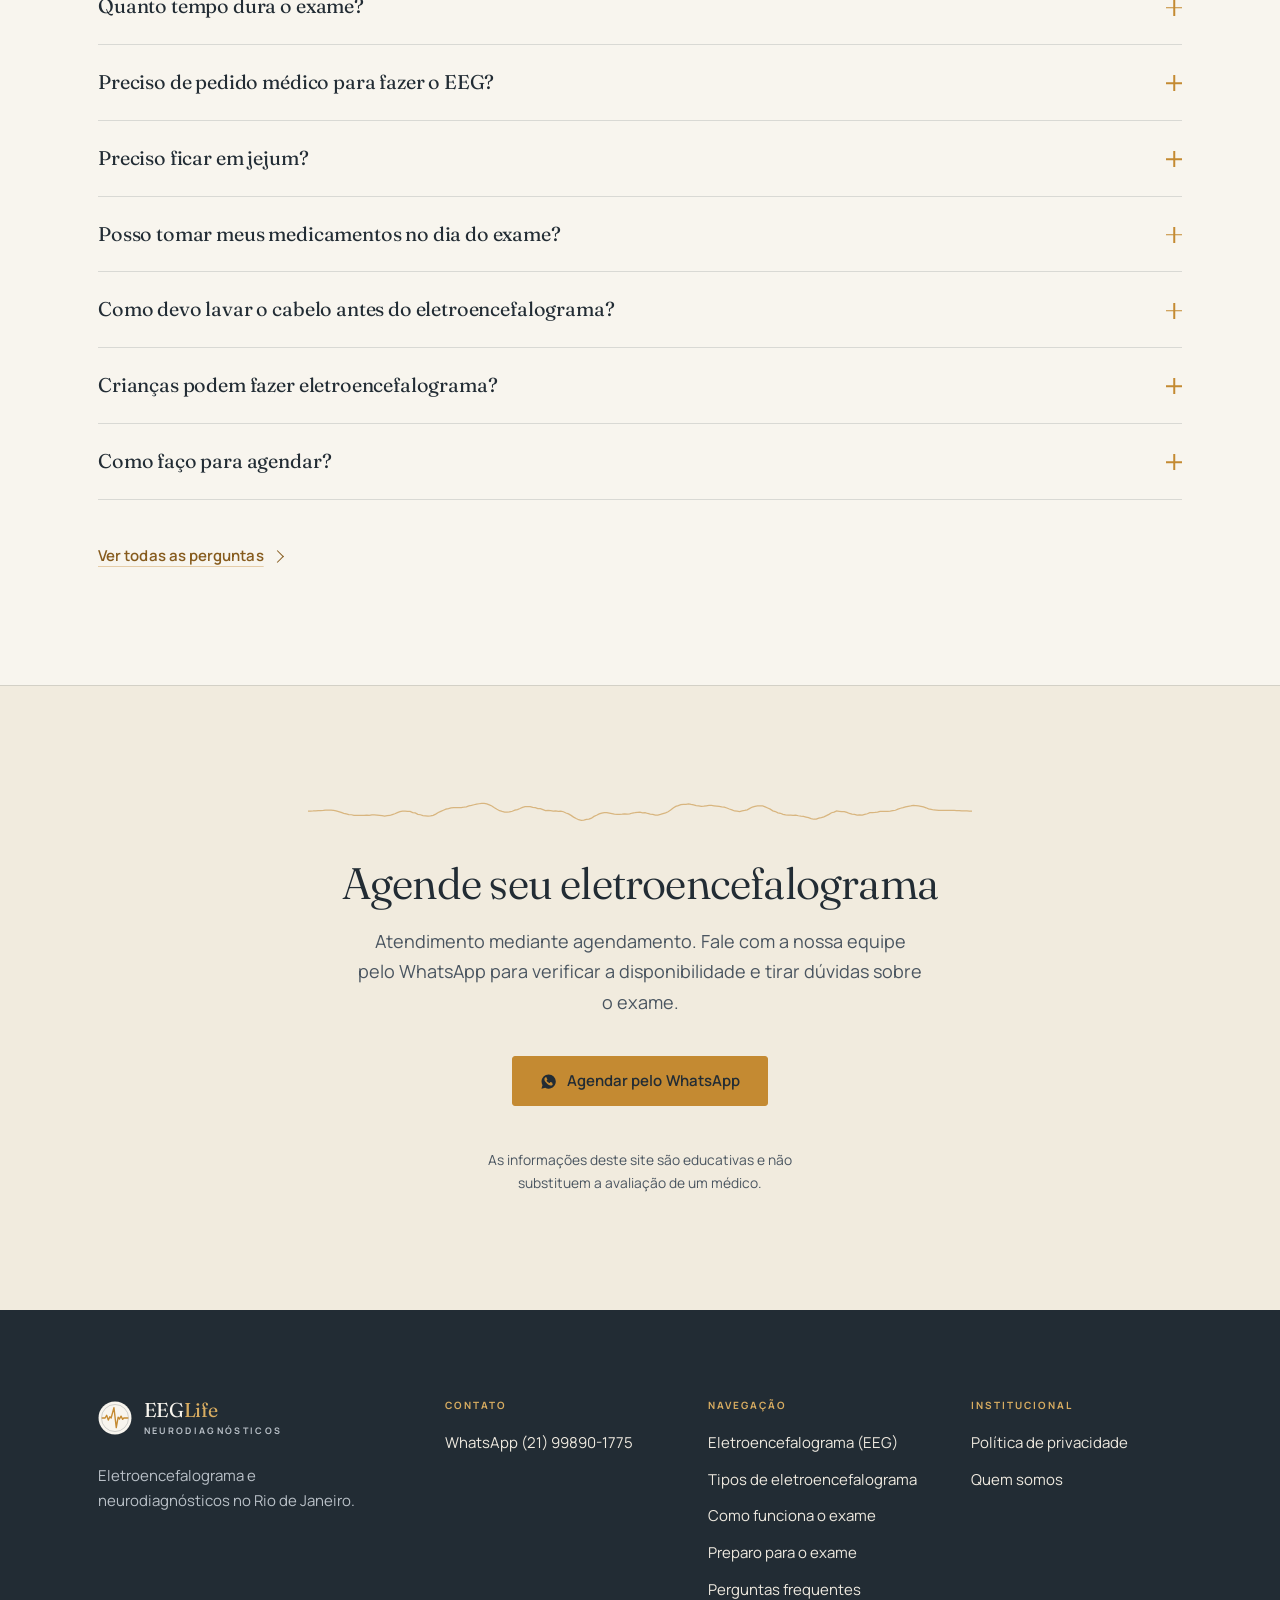
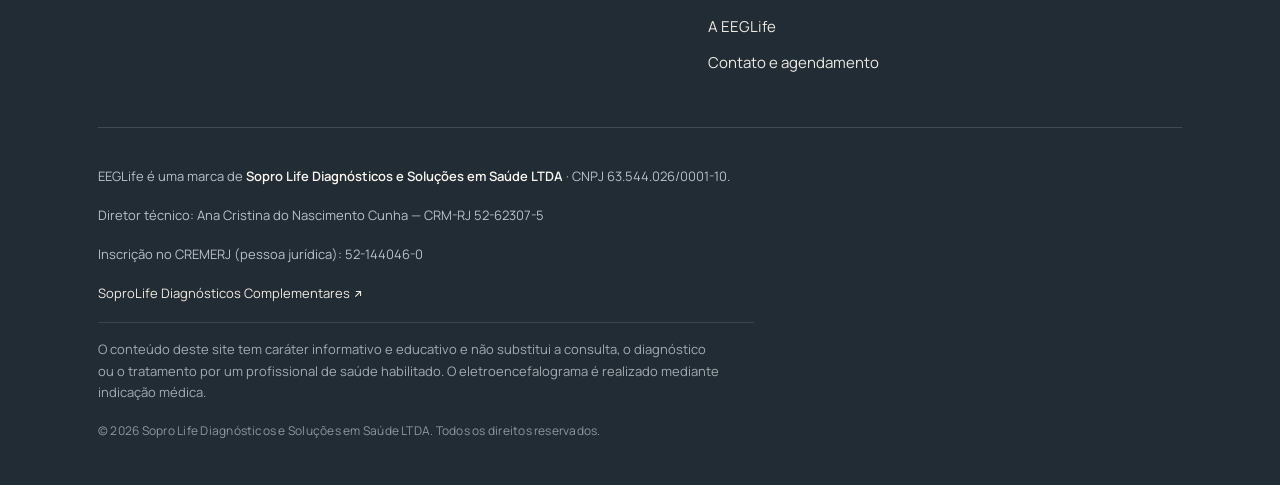
==== commit eb12d2b6: "conteudo: modalidades de EEG e preparo por modalidade (2026-10-18)" ====
--- a/index.html
+++ b/index.html
@@ -10,8 +10,7 @@
   <title>Eletroencefalograma no Rio de Janeiro | EEGLife Neurodiagnósticos</title>
   <meta name="description" content="Eletroencefalograma (EEG) no Rio de Janeiro com laudo médico. Exame indolor e sem radiação. Veja como funciona, como se preparar e como agendar."/>
   <link rel="canonical" href="https://eeglife.com.br/"/>
-  <meta name="robots" content="noindex, nofollow"/>
-  <!-- Pré-lançamento: ver LANCAMENTO.md para liberar a indexação. -->
+  <meta name="robots" content="index, follow, max-image-preview:large"/>
   <meta name="theme-color" content="#F8F5EE" media="(prefers-color-scheme: light)"/>
   <meta name="theme-color" content="#1A232A" media="(prefers-color-scheme: dark)"/>
 
@@ -439,6 +438,27 @@
 <p class="secao__acao"><a class="btn btn--texto" href="/como-funciona-o-exame/">Ver cada etapa em detalhe</a></p>
     </div>
   </section>
+<section id="modalidades" class="secao secao--areia">
+    <div class="wrap wrap--normal">
+      <p class="eyebrow">Modalidades</p>
+<h2 class="secao__titulo">Os tipos de eletroencefalograma</h2>
+<p class="secao__intro">Seu pedido pode citar vigília, fotoestimulação, registro prolongado ou mapeamento cerebral. Em geral é o mesmo registro, variando a duração, as manobras feitas durante o exame e a forma de analisar o traçado.</p>
+      <ul class="pontos">
+        <li><a href="/tipos-de-eletroencefalograma/#modalidade-vigilia">EEG de vigília</a></li>
+        <li><a href="/tipos-de-eletroencefalograma/#modalidade-fotoestimulacao">EEG com fotoestimulação</a></li>
+        <li><a href="/tipos-de-eletroencefalograma/#modalidade-prolongado-30-60">EEG prolongado de 30 minutos a 1 hora</a></li>
+        <li><a href="/tipos-de-eletroencefalograma/#modalidade-prolongado-2h">EEG prolongado de 2 horas</a></li>
+        <li><a href="/tipos-de-eletroencefalograma/#modalidade-digital-por-hora">EEG digital prolongado por hora</a></li>
+        <li><a href="/tipos-de-eletroencefalograma/#modalidade-mapeamento">EEG com mapeamento cerebral</a></li>
+        <li><a href="/tipos-de-eletroencefalograma/#modalidade-mapeamento-fotoestimulacao">EEG com mapeamento cerebral e fotoestimulação</a></li>
+      </ul>
+<p class="secao__nota">
+        Quem define a modalidade é o médico que pediu o exame. Antes de agendar,
+        conferimos com você o protocolo solicitado no pedido.
+      </p>
+<p class="secao__acao"><a class="btn btn--texto" href="/tipos-de-eletroencefalograma/">Entenda cada modalidade</a></p>
+    </div>
+  </section>
 <section id="preparo" class="secao secao--claro">
     <div class="wrap wrap--normal">
       <p class="eyebrow">Antes do exame</p>
@@ -669,6 +689,7 @@
       <nav class="rodape__col" aria-label="Páginas">
         <h2 class="rodape__titulo">Navegação</h2>
         <ul><li><a href="/eletroencefalograma/">Eletroencefalograma (EEG)</a></li>
+<li><a href="/tipos-de-eletroencefalograma/">Tipos de eletroencefalograma</a></li>
 <li><a href="/como-funciona-o-exame/">Como funciona o exame</a></li>
 <li><a href="/preparo-para-eletroencefalograma/">Preparo para o exame</a></li>
 <li><a href="/perguntas-frequentes/">Perguntas frequentes</a></li>
--- a/assets/css/eeglife.css
+++ b/assets/css/eeglife.css
@@ -323,6 +323,17 @@
 
 .secao--grafite .eyebrow {
   color: var(--dourado-suave);
+}
+
+/* Intro e nota sobre o grafite: o cinza-azulado de fundo claro fica em 1,9:1
+   sobre o grafite, bem abaixo do mínimo da WCAG. Mesmo tom já usado pelo
+   rodapé e pelas listas sobre fundo escuro. */
+.secao--grafite :is(.secao__intro, .secao__nota) {
+  color: var(--tinta-suave-sobre-escuro);
+}
+
+.secao--grafite .secao__nota {
+  border-left-color: var(--dourado-suave);
 }
 
 .secao--grafite a {
@@ -1580,6 +1591,57 @@
   margin: 0;
 }
 
+/* Fichas de modalidade: o mesmo cartão das manobras, com corpo mais longo —
+   resumo, lista de atributos rotulados e uma ressalva separada por filete.
+   Nenhum token novo: borda, raio, superfície e cores são os já existentes. */
+.fichas {
+  display: grid;
+  gap: clamp(1.1rem, 2vw, 1.6rem);
+  grid-template-columns: repeat(auto-fit, minmax(300px, 1fr));
+}
+
+.ficha {
+  padding: clamp(1.5rem, 3vw, 2rem);
+  border: 1px solid var(--linha);
+  border-radius: var(--raio-grande);
+  background: var(--superficie);
+}
+
+.secao--claro .ficha {
+  background: var(--fundo);
+}
+
+.ficha__titulo {
+  margin-bottom: 0.45rem;
+}
+
+.ficha__alias {
+  color: var(--tinta-suave);
+  font-size: 0.8125em;
+  margin-bottom: 0.9rem;
+}
+
+.ficha__resumo {
+  color: var(--tinta-suave);
+  font-size: 0.9375em;
+  margin-bottom: 0;
+}
+
+/* O rótulo do atributo ("Duração:") usa a tinta cheia para se destacar do
+   corpo do item, que é tinta suave. */
+.ficha .pontos strong {
+  color: var(--tinta);
+}
+
+.ficha__nota {
+  margin-top: 1.2rem;
+  padding-top: 1.05rem;
+  border-top: 1px solid var(--linha);
+  color: var(--tinta-suave);
+  font-size: 0.875em;
+  margin-bottom: 0;
+}
+
 /* Modalidades */
 .modalidades {
   display: grid;
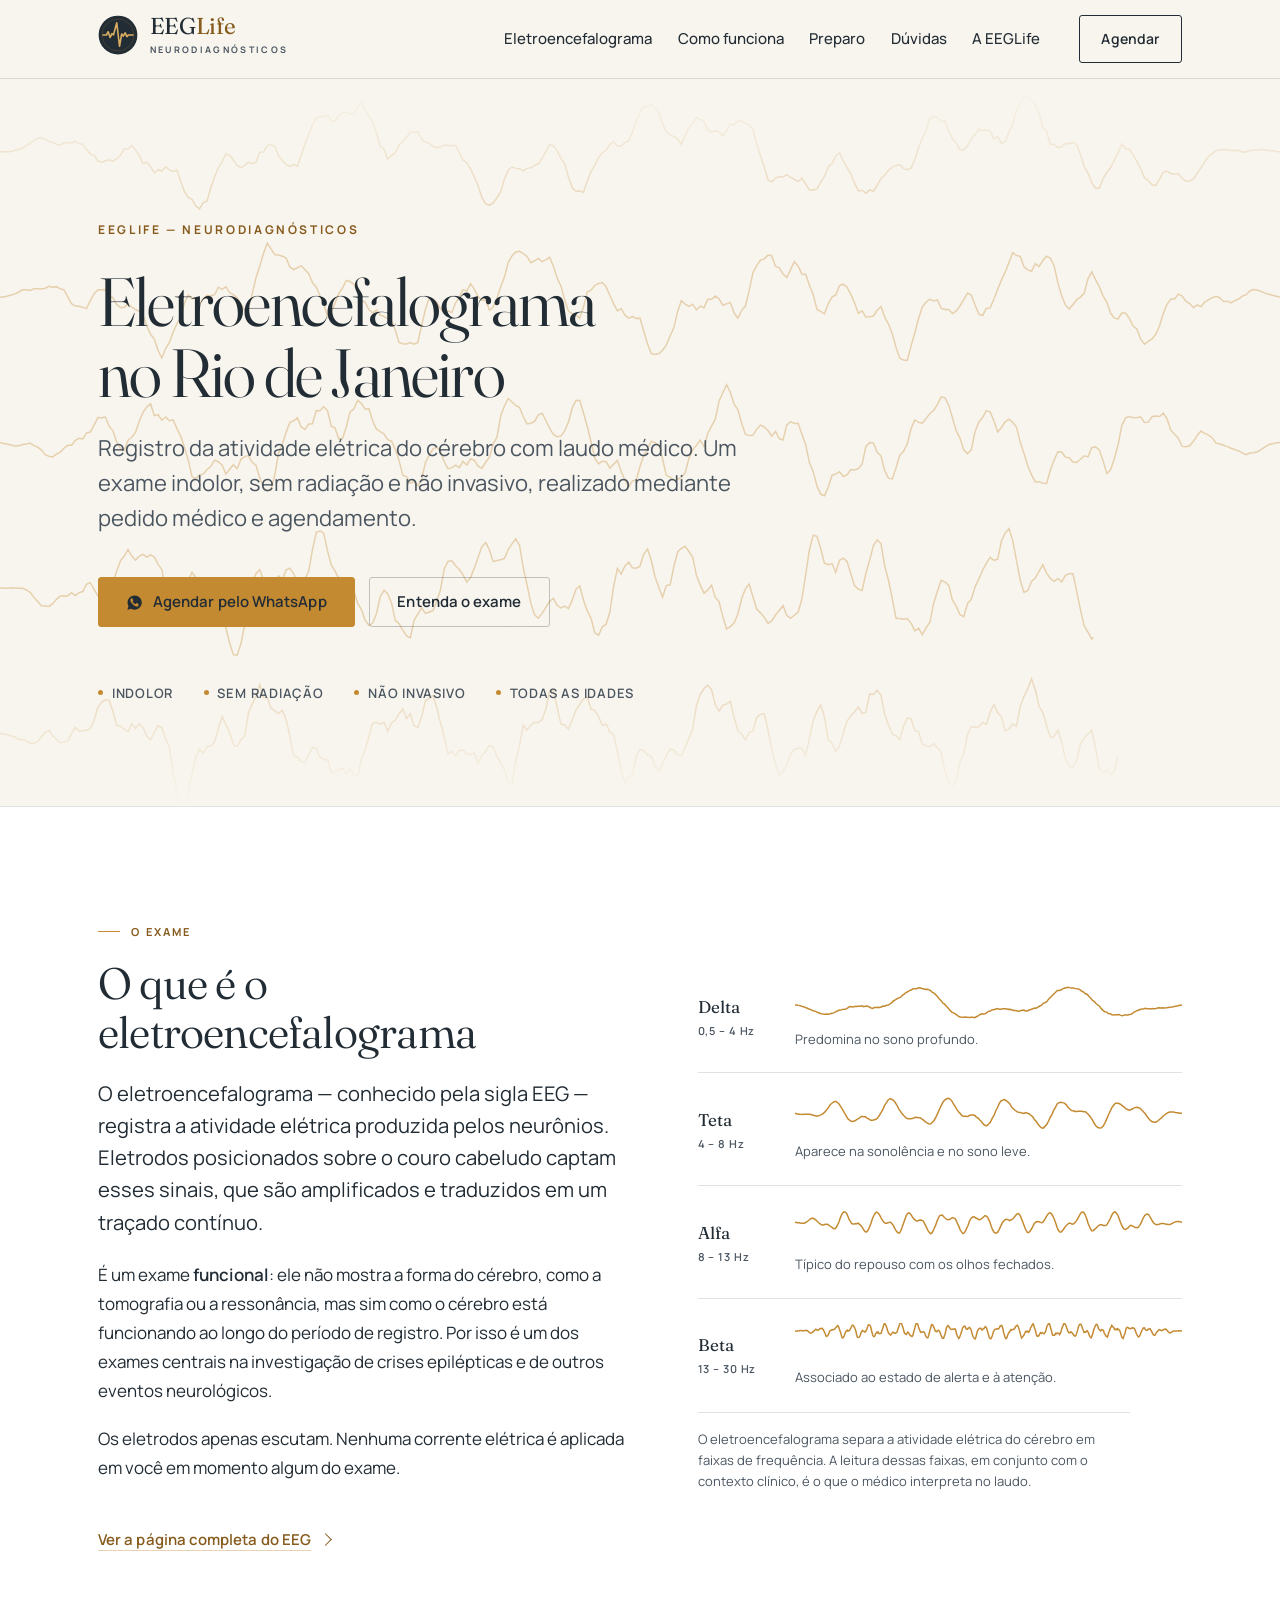
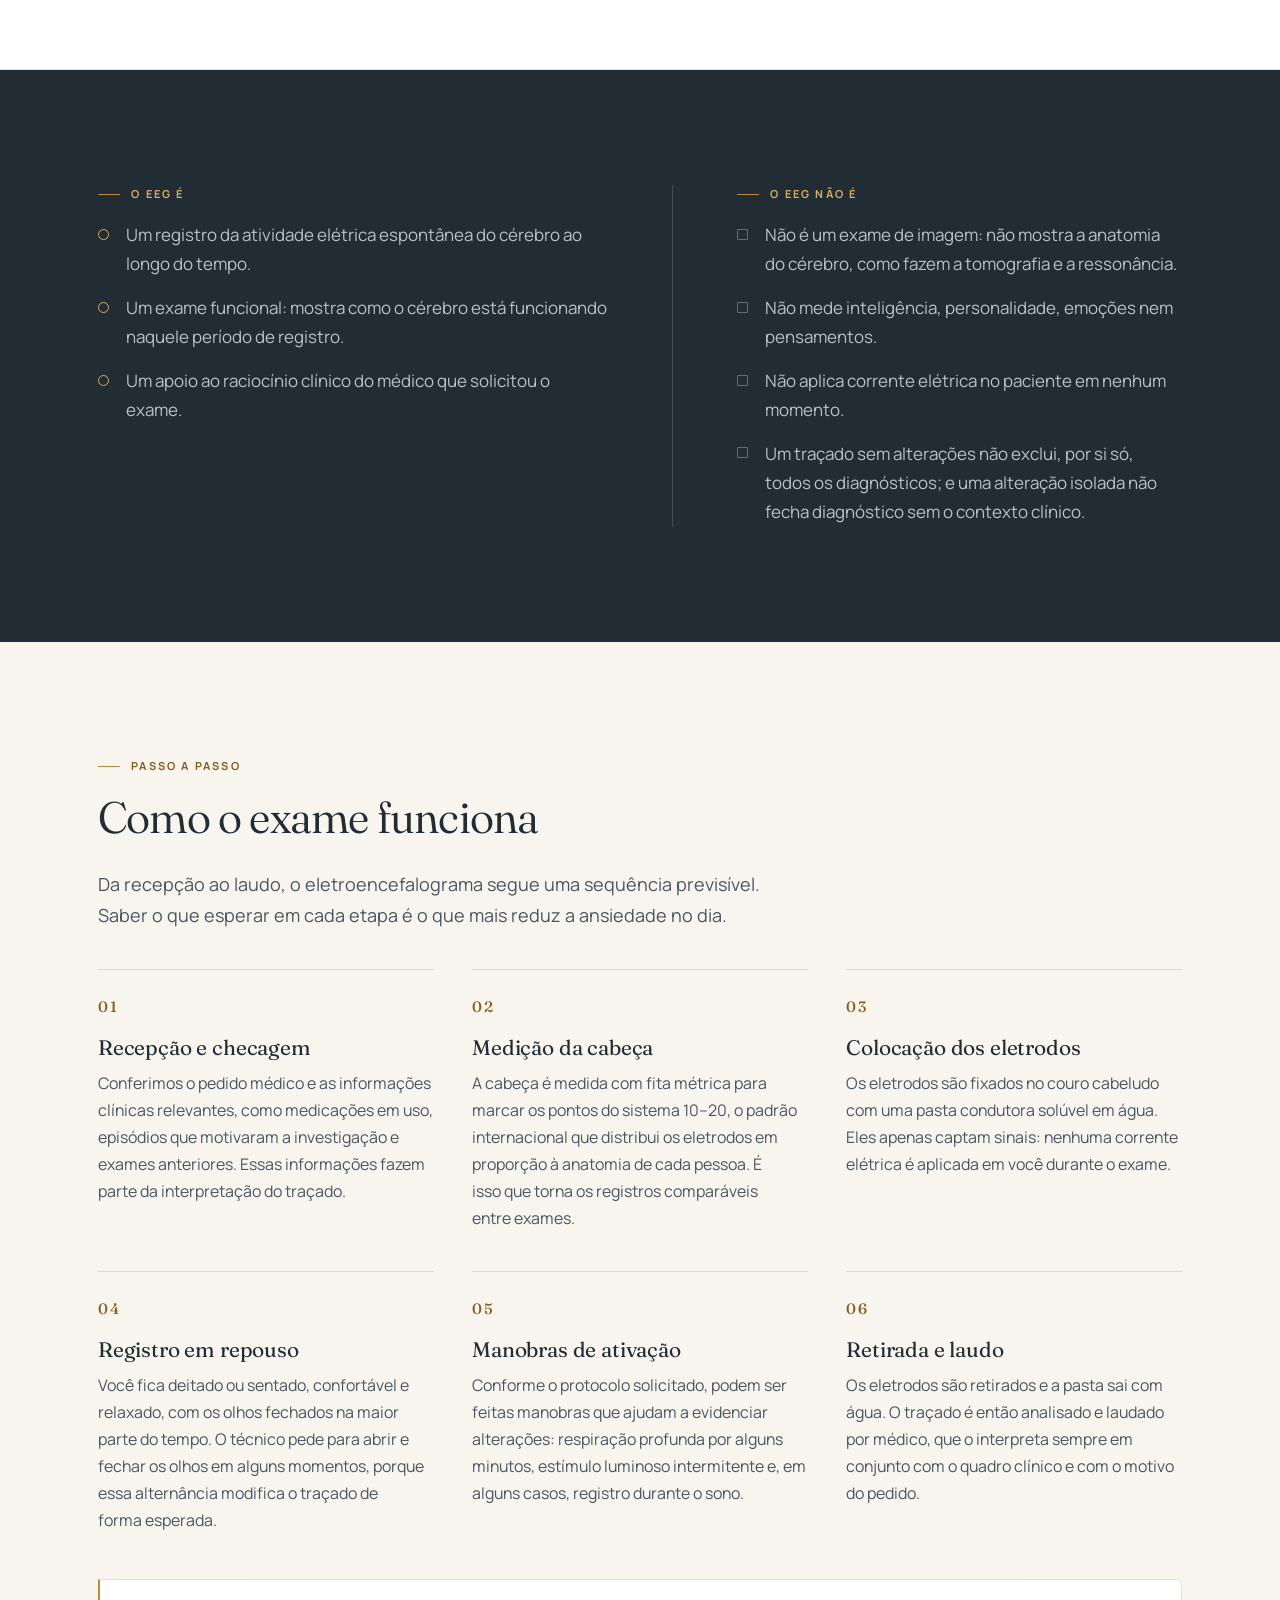
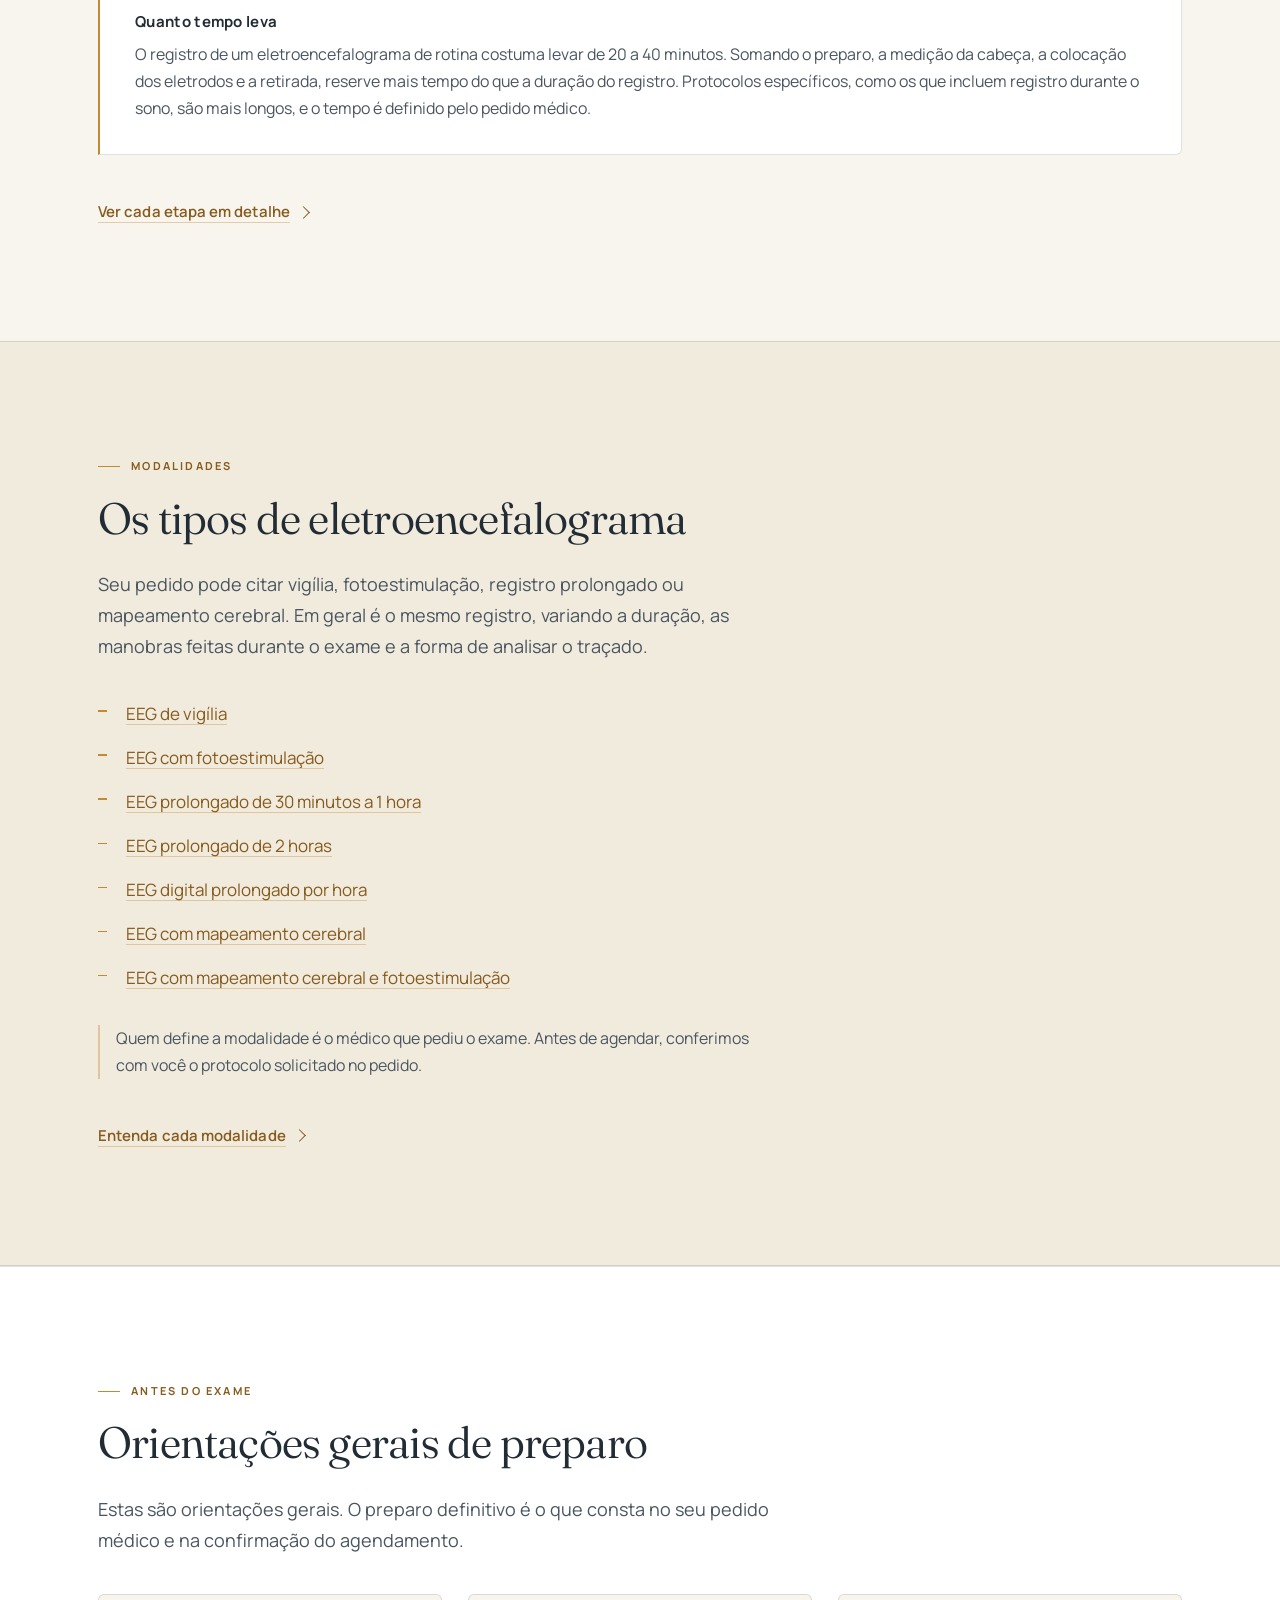
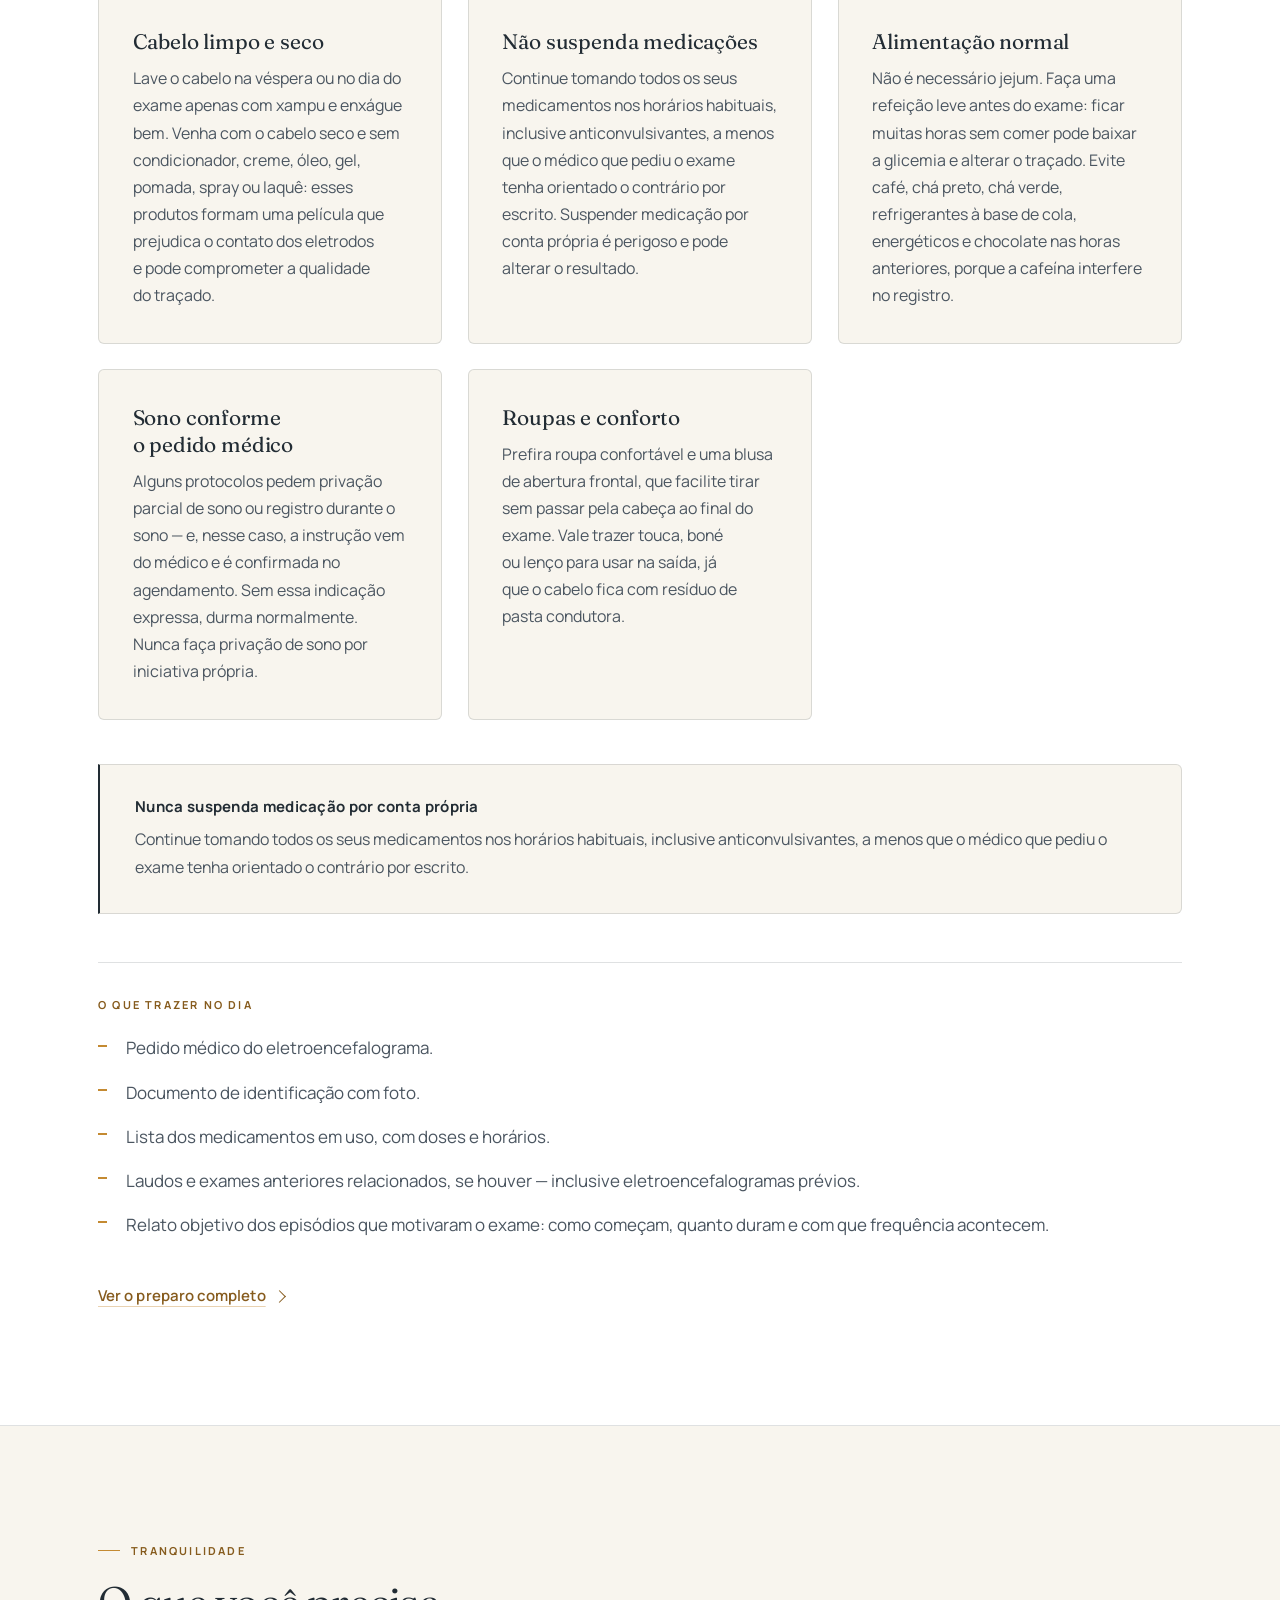
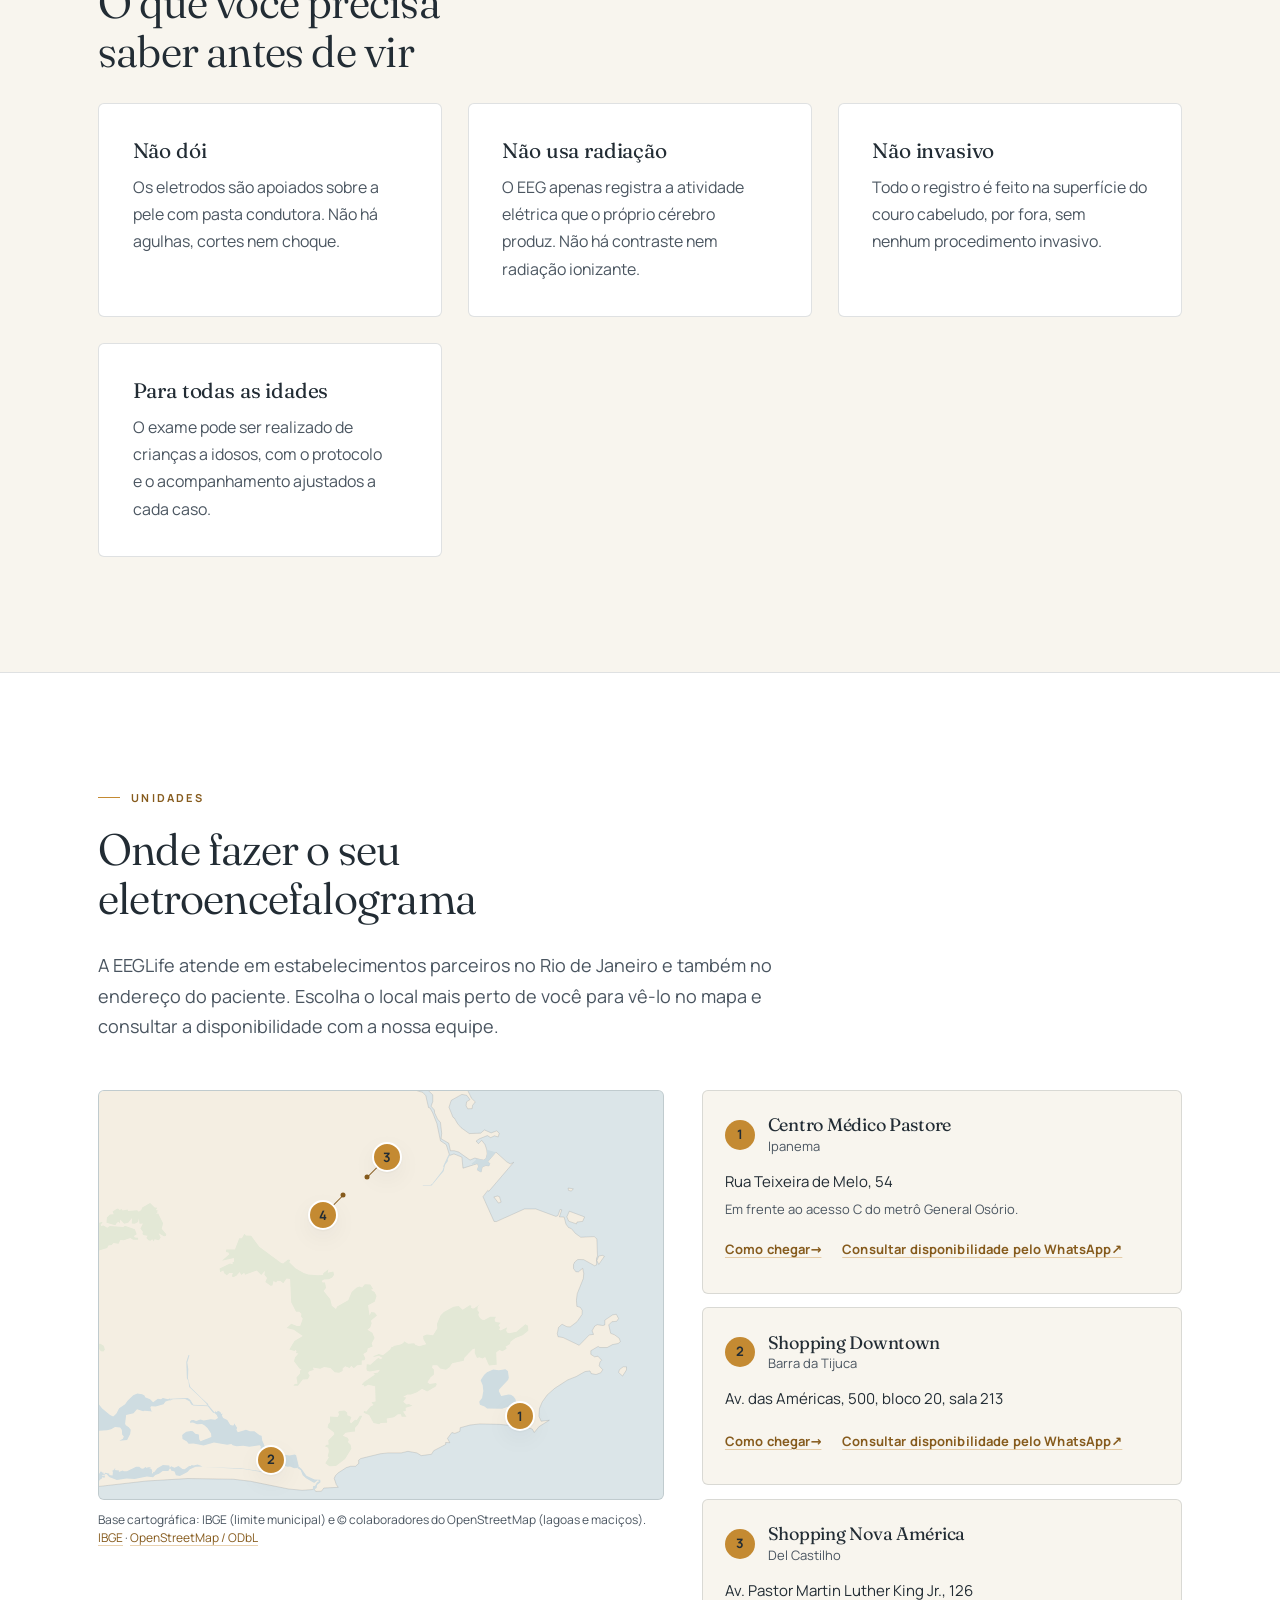
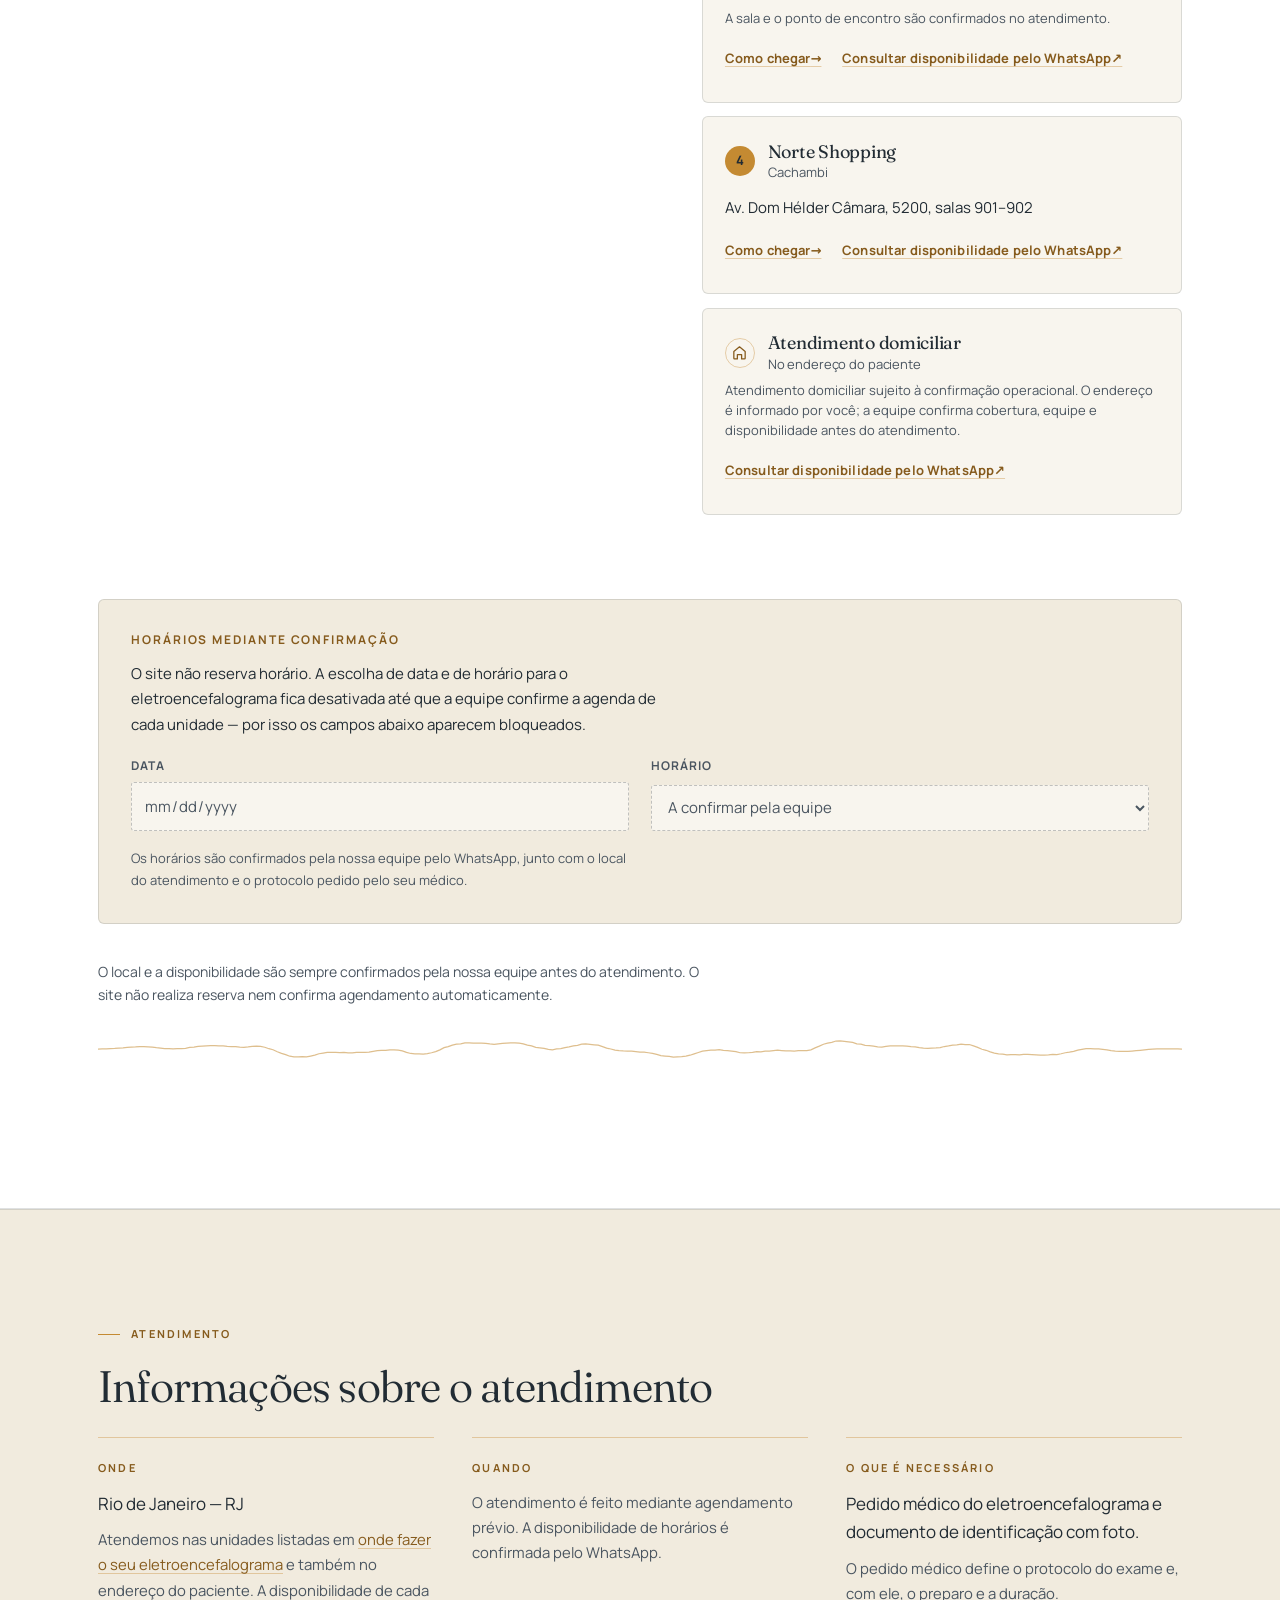
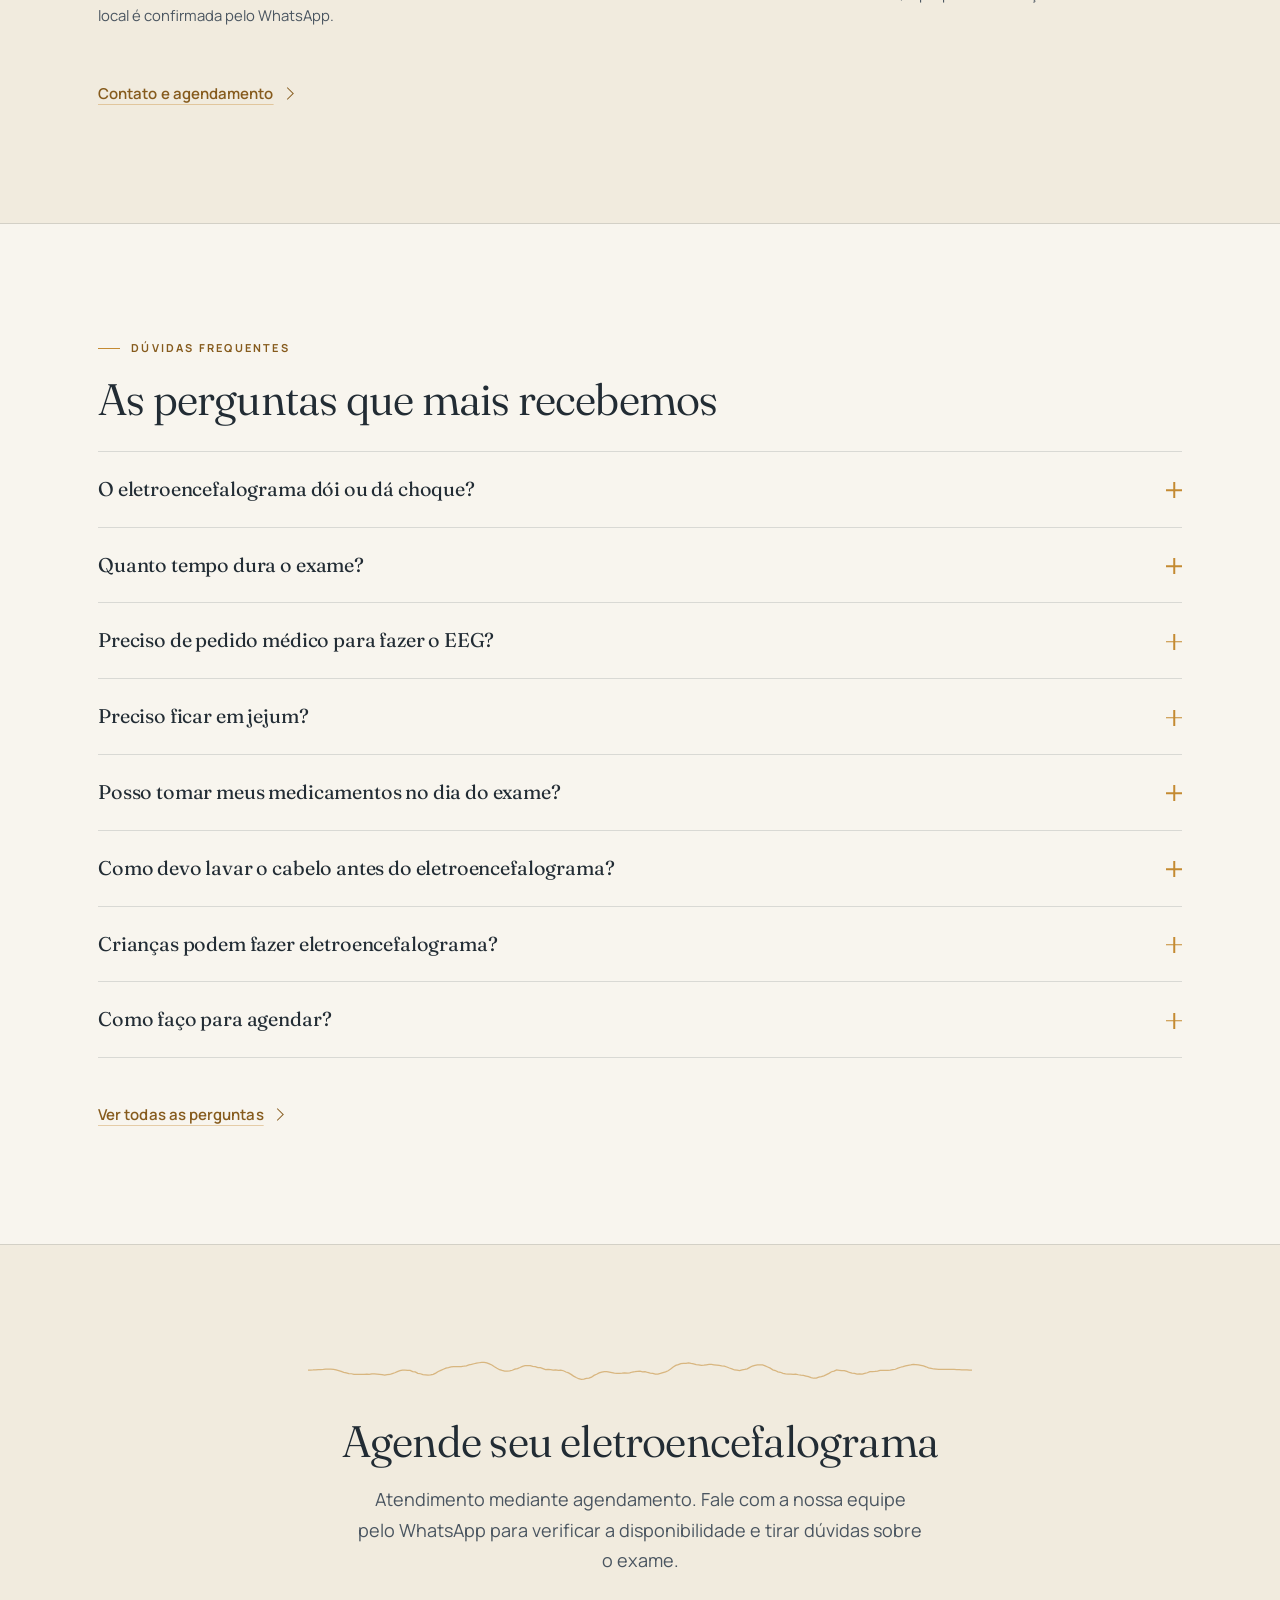
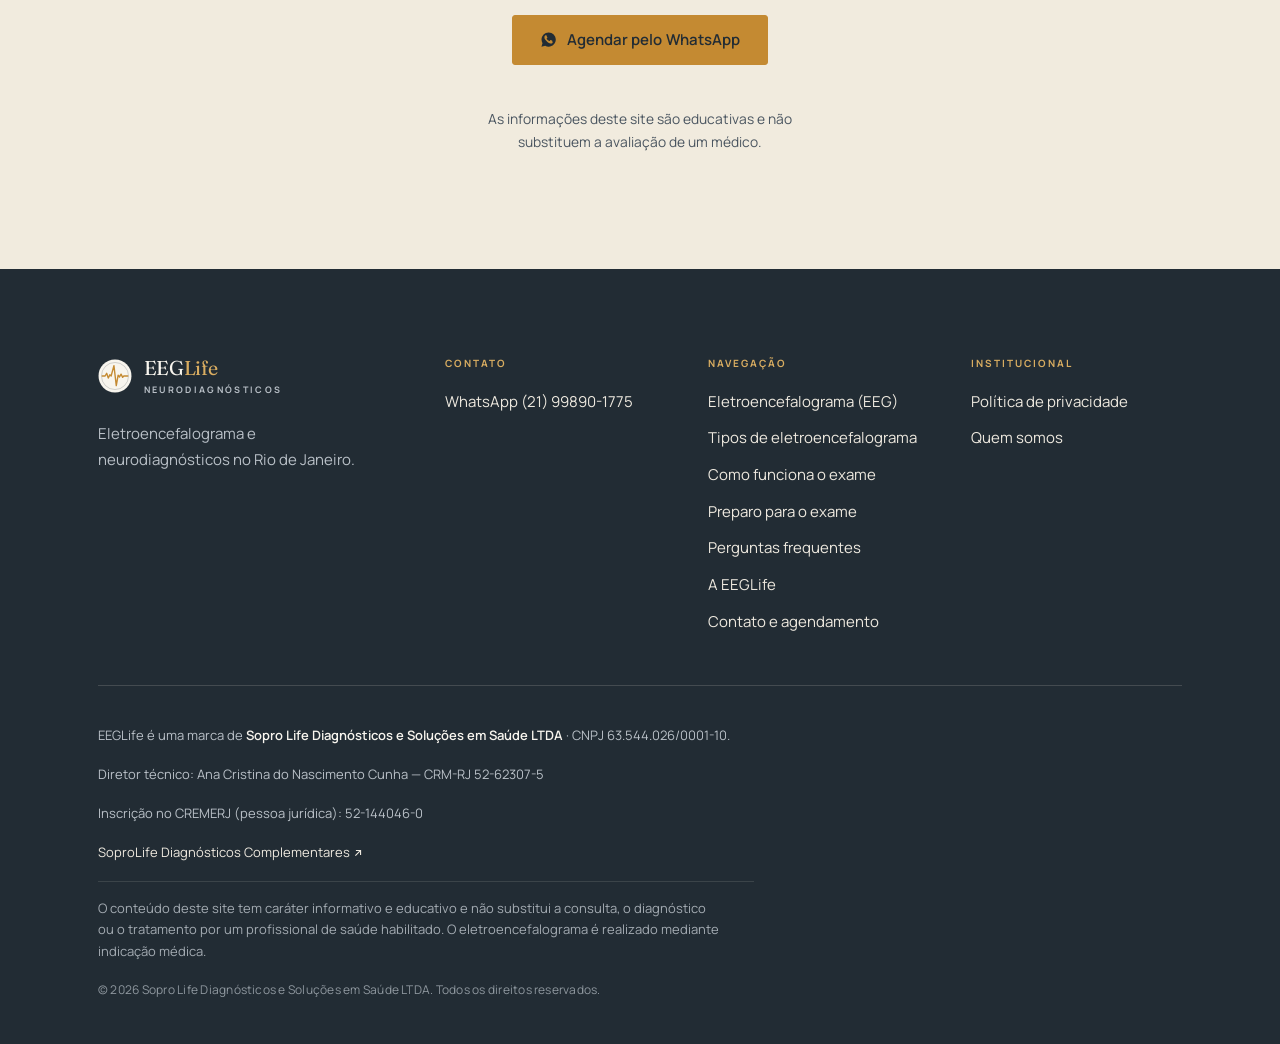
==== commit 9d22dfa1: "feat: publica mapa e unidades EEGLife com horarios desativados (fonte 71325bf)" ====
--- a/index.html
+++ b/index.html
@@ -531,6 +531,192 @@
   </div>
     </div>
   </section>
+<section id="unidades" class="secao secao--claro secao--unidades">
+    <div class="wrap">
+      <p class="eyebrow">Unidades</p>
+      <h2 class="secao__titulo">Onde fazer o seu eletroencefalograma</h2>
+      <p class="secao__intro">
+        A EEGLife atende em estabelecimentos parceiros no Rio de Janeiro e
+        também no endereço do paciente. Escolha o local mais perto de você para
+        vê-lo no mapa e consultar a disponibilidade com a nossa equipe.
+      </p>
+
+      <div class="unidades">
+        <figure class="mapa">
+  <div class="mapa__quadro" style="--mapa-proporcao:1000 / 723.9">
+    <svg class="mapa__base"
+     viewBox="0 0 1000 723.9"
+     preserveAspectRatio="xMidYMid meet"
+     aria-hidden="true" focusable="false">
+  <rect class="mapa__mar" x="0" y="0" width="1000" height="723.9"/>
+  <g class="mapa__terra"><path d="M-2.0 -2.0L-2.0 702.3L83.3 692.5L157.0 688.1L237.4 689.3L268.1 692.9L335.6 706.6L360.0 709.0L381.9 707.4L384.1 711.0L394.4 710.6L398.5 705.0L424.1 703.7L420.7 698.9L417.0 688.1L418.9 683.2L424.1 678.0L438.5 668.7L446.3 666.3L454.8 666.3L460.4 661.5L460.4 655.5L464.1 652.6L498.5 644.2L512.2 642.6L535.9 642.6L547.8 639.8L563.7 642.6L571.5 647.4L589.6 645.0L593.7 638.6L614.8 627.7L614.8 624.1L622.2 624.5L618.1 616.8L625.9 606.4L631.1 608.0L640.0 604.4L640.7 597.9L658.1 593.1L675.6 591.1L710.4 591.9L758.5 596.7L768.5 600.3L772.2 606.4L780.7 595.9L798.9 584.6L784.4 586.3L780.4 577.4L781.5 563.3L786.3 552.1L795.2 539.6L808.5 527.9L831.5 513.0L846.7 507.0L862.2 498.2L871.1 497.0L873.3 501.8L881.9 503.4L890.4 500.2L893.7 494.9L887.4 488.1L888.9 480.9L891.9 478.0L885.2 470.8L879.3 472.0L872.6 467.6L872.6 461.2L885.6 453.5L888.5 455.5L901.5 455.5L911.1 450.3L921.1 448.3L925.2 445.1L923.0 439.0L914.8 433.0L907.8 430.2L904.4 415.3L910.0 409.7L918.5 408.9L921.9 404.0L917.8 396.4L911.1 397.6L897.4 406.9L897.4 415.3L894.1 416.5L884.1 414.9L879.6 417.3L874.8 425.8L877.4 432.2L870.0 433.0L851.9 451.5L823.3 437.8L814.4 436.2L813.0 431.0L815.2 419.7L821.5 414.1L830.0 418.5L835.9 418.9L848.1 409.7L857.0 396.8L857.4 389.6L854.1 384.3L847.8 382.3L847.0 371.5L848.5 359.8L859.3 332.9L860.0 323.6L858.1 314.8L850.4 321.2L845.9 320.8L841.9 315.2L841.9 307.9L844.1 303.5L849.6 299.1L860.0 299.5L879.3 310.3L883.0 308.7L882.6 297.5L884.4 293.0L883.3 262.5L878.5 258.5L854.8 259.7L845.2 252.8L838.1 244.4L833.0 242.4L828.5 236.4L825.2 223.9L816.7 223.5L821.1 211.0L818.1 210.2L814.1 221.1L810.7 222.7L774.8 209.4L754.8 209.4L704.8 231.9L700.7 231.5L681.1 187.7L689.6 176.5L691.5 178.1L735.6 126.6L729.6 129.4L723.3 125.8L704.1 108.5L689.6 125.4L693.3 129.0L691.1 133.0L686.3 132.2L679.6 135.0L677.8 143.9L671.1 140.3L673.3 133.4L671.1 129.0L645.6 137.1L643.7 117.4L629.6 111.7L621.9 114.5L615.9 95.3L605.6 88.4L599.3 57.9L591.9 39.0L587.0 30.1L584.4 29.3L579.6 8.4L574.1 2.4L564.1 -0.4L563.5 -2.0L-2.0 -2.0Z"/><path d="M677.0 121.8L682.6 122.6L686.7 119.8L688.5 111.7L687.8 104.5L684.8 95.3L678.9 87.6L673.0 93.6L668.9 88.8L674.8 84.8L688.9 79.2L694.8 82.8L701.5 79.6L708.1 81.6L710.0 75.2L705.6 70.7L695.6 74.4L683.7 69.1L677.0 74.8L656.7 75.6L642.2 65.1L635.9 57.9L630.4 48.2L627.8 46.6L620.7 28.9L624.8 16.5L643.7 6.0L652.2 7.6L658.1 15.3L651.9 19.3L651.1 26.5L654.1 31.7L661.9 31.3L662.6 25.7L667.4 19.3L660.7 12.9L653.5 -2.0L580.5 -2.0L584.1 -0.8L591.9 6.8L591.9 18.9L588.9 26.9L594.8 33.8L595.2 38.6L600.4 49.8L605.6 55.9L607.8 75.2L606.7 84.8L620.4 92.8L623.3 106.1L630.0 106.1L638.1 108.5L658.1 122.6L666.7 119.0L677.0 121.8Z"/><path d="M832.2 172.4L833.0 176.5L838.1 177.7L841.5 173.6L832.2 172.4Z"/><path d="M706.7 186.5L700.4 188.1L708.5 199.0L713.3 197.4L710.4 187.7L706.7 186.5Z"/><path d="M846.3 217.9L834.4 213.4L830.0 223.5L833.3 231.1L847.0 236.0L848.1 232.7L858.1 231.5L861.5 223.5L846.3 217.9Z"/><path d="M893.0 291.8L886.7 293.0L883.3 301.1L886.7 307.9L896.7 293.5L893.0 291.8Z"/><path d="M935.9 489.7L930.0 489.7L923.3 494.9L921.9 499.8L928.9 506.2L935.9 495.3L935.9 489.7Z"/></g>
+  <g class="mapa__verde"><path d="M594.0 503.4L588.1 508.1L582.4 517.1L586.5 520.2L597.5 518.6L599.2 520.1L597.1 524.7L582.1 533.6L572.9 528.6L564.0 534.8L553.3 538.8L546.9 538.9L539.1 543.5L544.9 544.2L539.5 551.6L545.2 556.6L549.6 555.9L556.0 558.9L543.8 562.5L544.1 568.3L539.0 569.1L545.3 578.4L536.7 578.3L535.4 574.1L530.0 573.9L523.1 579.3L510.1 581.4L510.9 589.1L499.2 589.7L496.9 591.7L486.8 589.6L478.8 575.2L469.3 571.5L469.8 567.7L473.8 569.5L481.4 560.3L486.9 557.6L483.0 552.7L490.5 551.5L489.6 524.3L477.1 521.5L471.0 525.2L469.2 521.9L465.6 521.7L469.3 517.0L489.3 503.5L486.3 501.5L494.7 499.8L498.1 495.0L480.2 498.0L475.9 497.2L474.2 494.2L474.7 485.0L481.1 485.9L495.4 473.6L499.2 476.1L502.9 473.9L496.3 469.9L486.9 472.5L486.4 471.1L496.0 467.0L503.6 469.2L516.2 459.1L519.0 453.9L521.9 455.1L522.0 452.7L534.8 450.0L539.8 447.5L541.0 444.5L548.4 448.9L559.2 447.7L560.8 450.4L567.9 453.2L580.5 449.7L575.3 440.8L574.8 435.2L581.5 432.2L592.5 433.8L600.1 421.4L599.3 413.5L605.6 398.8L611.7 392.5L628.7 383.1L638.0 381.9L644.9 388.6L657.5 380.4L660.6 381.1L659.7 384.4L662.0 386.4L665.1 386.2L675.6 378.5L671.6 383.0L671.2 389.3L674.2 392.7L672.8 397.7L675.8 403.0L679.5 406.2L683.6 406.6L694.0 400.7L704.0 400.7L701.6 406.4L703.5 410.2L712.4 411.6L708.6 416.2L711.7 419.3L709.7 424.0L712.4 425.1L724.1 419.6L722.2 425.3L723.9 428.8L728.0 430.2L740.5 427.3L756.2 414.2L761.1 416.9L761.6 425.6L751.5 433.9L738.9 438.4L729.9 445.2L729.1 449.4L721.0 454.0L723.4 456.6L721.7 458.4L715.5 462.1L710.2 459.9L704.6 464.1L705.5 485.9L691.7 487.5L685.1 472.5L680.0 474.8L674.5 472.6L670.6 474.2L666.4 465.6L666.8 457.2L662.7 458.5L652.4 469.0L648.1 473.8L647.0 479.0L626.4 483.5L621.6 490.7L615.4 494.9L605.3 492.9L600.0 486.8L591.5 487.1L590.7 491.3L594.0 494.7L594.0 503.4Z"/><path d="M406.4 633.3L400.1 630.6L403.5 627.9L407.1 628.0L406.4 620.4L417.2 609.4L416.2 606.0L405.1 597.5L406.3 591.7L409.7 587.9L409.4 578.0L422.9 578.9L425.7 574.4L424.1 570.2L425.5 568.4L435.2 567.1L440.0 570.8L440.2 575.9L447.5 578.7L444.4 587.9L447.2 589.9L454.1 583.9L457.2 584.0L462.4 576.5L466.8 576.7L459.4 592.1L453.8 598.3L454.0 604.4L437.1 607.0L432.2 612.0L440.8 615.8L442.9 619.7L441.2 623.4L446.2 627.9L447.4 635.0L436.3 653.4L420.0 666.0L408.6 666.2L401.0 660.9L407.6 650.3L405.4 648.7L407.4 640.1L406.4 633.3Z"/><path d="M321.5 337.3L316.2 337.1L313.7 339.8L309.2 337.4L307.3 345.3L304.0 346.0L294.6 339.2L297.7 332.0L293.0 326.4L294.0 319.1L287.4 326.6L279.3 318.8L258.7 326.3L257.1 322.9L251.9 326.8L249.2 321.2L243.2 328.0L237.4 330.9L235.3 328.9L236.9 323.3L230.8 323.1L226.2 327.2L221.6 323.8L219.9 318.7L214.3 321.8L213.4 315.2L231.8 306.2L236.8 307.6L236.3 304.2L239.1 303.3L238.9 296.7L217.5 301.3L230.6 290.0L229.0 286.9L224.9 286.0L224.9 281.6L240.7 281.3L248.3 261.4L253.0 261.5L257.5 253.6L260.2 256.5L269.5 257.1L283.9 276.4L322.3 304.8L326.1 306.2L335.0 299.3L338.9 300.2L337.1 304.2L348.1 314.6L362.7 323.1L370.9 326.0L387.6 327.1L397.1 326.6L397.6 323.4L406.6 316.5L405.4 322.6L415.3 320.6L416.8 326.3L413.5 331.1L407.4 334.4L398.7 334.5L394.8 337.3L396.4 339.8L400.6 340.2L402.5 349.2L398.2 355.1L410.0 369.6L412.7 381.4L420.1 386.9L422.1 382.8L441.8 371.5L448.0 356.9L456.2 349.2L461.7 347.2L466.6 348.7L471.2 343.0L481.1 343.6L486.0 351.5L481.8 352.8L488.6 357.1L492.2 364.0L488.9 374.1L477.0 380.6L479.7 398.7L482.7 392.4L488.8 393.4L493.0 398.6L482.0 408.1L483.5 411.8L481.0 419.9L475.9 423.7L484.6 429.2L488.6 438.6L483.5 447.7L485.2 453.7L476.4 457.3L475.3 462.8L468.5 466.8L472.3 474.7L470.6 478.0L465.8 478.7L465.8 486.0L457.6 487.1L451.7 492.4L447.4 487.9L444.3 491.7L436.4 488.9L431.9 492.6L431.9 497.2L425.5 500.4L417.8 499.2L410.2 492.0L399.2 490.1L392.1 493.3L379.2 490.8L380.6 495.5L372.8 497.6L370.5 500.5L373.5 505.4L370.1 511.8L361.1 512.2L352.6 523.2L344.4 523.2L346.9 520.2L351.8 520.0L349.9 508.8L356.2 501.6L356.3 496.4L359.2 494.3L355.6 493.2L345.5 479.8L347.5 472.6L353.3 466.0L348.8 465.2L350.2 462.5L348.7 459.7L346.1 461.5L337.3 458.9L346.3 443.8L361.1 435.0L345.0 423.9L332.4 420.6L340.8 413.4L350.7 417.2L356.5 417.1L361.1 404.3L358.0 400.4L358.6 395.5L355.0 392.1L349.2 391.8L340.5 375.3L338.7 334.0L332.2 333.1L326.6 341.3L321.5 337.3Z"/><path d="M-2.0 329.6L-2.0 283.4L13.9 278.6L15.9 274.5L21.8 273.6L25.1 270.0L34.0 271.2L37.3 264.5L43.3 265.2L55.0 260.8L59.9 264.1L68.8 264.3L68.8 260.4L62.9 260.0L61.4 257.6L66.4 254.2L63.0 245.3L45.5 239.1L42.5 241.3L18.4 239.6L14.0 242.6L7.5 238.8L2.9 239.6L2.3 236.6L5.7 234.0L4.4 232.5L-2.0 234.1L-2.0 329.6Z"/><path d="M69.7 214.6L67.3 211.7L50.9 213.2L50.3 210.2L41.1 212.3L39.6 209.3L36.0 211.1L33.1 208.7L30.4 209.3L23.5 214.1L25.5 218.9L18.6 219.3L13.3 224.5L12.6 234.1L28.3 238.3L31.4 233.7L35.2 232.2L35.2 234.8L36.6 234.2L36.9 228.3L44.0 235.5L51.1 234.0L57.9 225.6L57.4 235.1L63.0 235.8L68.6 232.5L70.1 226.1L71.1 235.9L77.4 235.1L72.8 244.2L77.4 250.3L76.3 253.7L79.1 256.3L85.7 256.8L83.3 261.0L87.2 265.0L90.6 266.0L93.9 263.1L96.7 267.1L97.8 263.2L105.8 264.9L108.8 260.0L105.2 252.7L114.5 257.9L118.1 257.6L118.8 254.5L110.7 244.7L113.1 234.8L104.5 217.7L100.1 218.3L103.2 215.9L102.3 213.9L105.6 212.9L100.2 211.2L102.9 207.2L98.2 206.9L90.0 198.7L76.1 207.0L74.4 211.3L69.7 214.6Z"/><path d="M9.7 459.0L7.6 452.3L1.8 448.7L-2.0 448.8L-2.0 456.8L2.7 462.0L7.3 462.5L9.7 459.0Z"/></g>
+  <g class="mapa__agua"><path d="M126.2 546.6L156.8 545.0L161.3 548.1L166.9 557.2L194.1 558.5L204.2 570.6L203.6 572.3L201.1 570.2L192.5 559.9L166.5 558.6L162.8 556.3L160.0 550.7L152.2 547.0L131.0 547.2L126.3 548.6L126.2 546.6Z"/><path d="M320.5 658.4L312.0 663.9L303.9 672.5L290.1 675.7L251.5 669.7L183.1 667.6L255.9 671.3L288.1 676.7L302.5 674.0L314.0 663.3L320.7 659.8L320.5 658.4Z"/><path d="M606.9 147.2L611.2 142.7L613.8 131.4L618.8 124.3L618.6 121.0L622.2 114.4L620.1 112.7L610.4 133.8L611.2 135.5L609.3 141.0L591.2 164.7L587.7 166.7L574.2 166.7L574.2 167.9L590.0 167.6L606.9 147.2Z"/><path d="M181.5 545.1L161.5 525.7L157.3 510.1L157.9 493.8L156.1 482.2L160.0 469.3L158.2 468.6L154.3 481.1L155.3 509.9L158.1 515.1L159.4 525.6L181.6 546.4L191.0 556.2L190.4 557.4L194.1 558.5L192.6 555.3L181.5 545.1Z"/><path d="M203.9 571.4L205.7 568.6L208.4 570.2L210.4 567.7L214.9 570.0L216.3 573.5L218.8 572.5L217.5 576.0L219.8 580.6L227.1 584.2L232.3 592.4L235.8 594.1L238.8 593.6L239.2 590.0L244.6 597.7L243.3 601.5L245.8 605.8L260.3 601.3L267.3 604.1L275.2 604.1L284.6 611.4L288.0 612.2L289.2 620.5L295.6 635.1L304.4 635.7L317.8 640.8L323.2 640.8L328.5 645.8L337.4 647.0L346.8 645.5L349.3 646.8L354.1 666.8L351.4 669.4L346.2 669.7L338.3 666.5L333.7 667.2L328.5 665.6L324.9 659.0L320.9 659.2L320.8 655.1L316.9 653.5L312.0 646.8L302.6 642.0L300.4 642.8L300.1 647.3L290.6 649.0L285.8 641.0L286.6 630.6L284.5 629.2L266.2 631.5L255.5 630.0L243.6 630.6L236.6 629.1L234.4 626.9L226.8 628.1L203.5 624.3L185.0 629.4L167.1 625.7L158.5 626.3L154.8 621.8L147.6 618.1L147.0 611.1L148.2 609.4L154.3 605.2L162.5 603.9L165.9 604.3L170.4 608.5L176.6 609.9L177.3 618.4L179.5 622.0L198.8 614.3L198.3 608.1L191.8 598.5L186.3 593.7L182.2 591.3L173.4 591.5L166.0 588.5L161.2 588.9L160.6 587.5L162.8 584.5L167.0 584.2L171.8 586.1L179.3 583.4L185.2 585.1L197.8 582.9L205.6 583.6L210.6 580.6L208.4 575.2L203.9 571.4Z"/><path d="M674.4 551.6L679.5 544.9L681.7 532.5L680.6 522.5L676.9 513.5L683.3 503.6L688.2 499.4L699.2 494.6L709.3 496.0L720.8 494.0L725.3 497.0L727.0 508.7L725.9 512.7L710.1 529.5L709.1 532.6L713.5 541.7L726.5 538.7L730.8 539.2L735.3 542.5L738.6 546.8L740.0 552.2L737.2 557.0L715.0 564.3L688.4 563.8L683.9 560.1L675.7 557.2L674.4 551.6Z"/><path d="M354.1 666.8L359.2 671.0L367.6 683.2L382.1 689.7L392.2 690.3L392.6 694.7L386.5 699.5L385.8 704.9L382.1 707.2L382.3 708.9L379.0 708.5L379.2 701.9L383.1 701.0L386.3 695.1L390.7 692.3L387.4 691.3L382.0 695.6L379.9 695.2L366.9 687.5L361.0 682.3L357.5 673.2L351.4 669.4L354.1 666.8Z"/><path d="M-2.0 694.4L-1.2 691.3L1.0 692.1L0.1 691.5L2.6 688.9L4.3 688.6L4.7 686.0L9.3 686.7L9.9 683.3L1.8 683.4L4.3 683.5L6.2 681.2L7.1 682.3L8.3 681.1L8.2 683.0L9.8 680.3L12.6 680.1L17.5 685.4L30.9 690.9L48.4 687.9L62.5 688.8L84.4 684.4L95.3 685.9L99.4 681.9L105.8 679.5L112.5 674.5L122.4 674.9L125.0 670.4L126.6 670.9L127.2 673.8L133.4 675.4L135.9 682.3L142.9 683.7L156.4 676.7L160.8 671.8L170.8 667.1L183.4 666.7L174.3 663.0L167.7 664.8L163.4 664.0L162.7 665.9L159.4 665.8L151.3 671.5L147.4 671.2L140.5 666.0L133.4 669.1L127.4 666.1L125.0 669.1L124.2 664.8L112.9 664.1L102.8 669.8L97.5 676.4L95.5 676.5L95.2 679.5L93.0 677.9L94.0 675.9L92.8 671.4L88.1 669.3L92.4 669.7L89.9 668.0L85.9 668.0L84.3 669.6L81.9 667.8L77.7 670.6L74.5 670.4L70.7 667.1L65.1 667.0L49.0 675.1L43.6 675.3L41.4 673.8L34.4 676.7L35.1 673.8L26.2 672.8L28.2 672.1L28.0 669.3L23.5 675.3L23.7 673.1L22.7 674.6L21.7 672.7L24.0 676.4L23.4 682.5L19.5 682.2L17.0 681.0L18.1 679.8L10.7 677.8L9.1 678.6L10.5 679.4L6.0 679.9L8.9 677.6L4.8 678.0L5.5 676.6L2.0 675.8L0.1 679.0L-2.0 679.8L-2.0 677.9L-2.0 694.4Z"/><path d="M80.1 540.8L75.8 538.3L67.4 536.9L60.1 540.1L50.0 549.8L45.7 556.3L35.1 563.5L30.0 572.9L24.5 577.8L19.0 575.1L5.0 563.8L-2.0 555.1L-2.0 603.3L13.6 602.5L20.9 600.7L27.7 596.4L36.9 597.5L39.9 601.7L40.4 609.7L43.4 613.5L41.8 617.6L35.3 620.8L49.3 619.6L54.7 609.2L55.7 601.5L52.2 597.0L46.9 593.7L45.7 590.8L47.5 575.1L60.7 572.0L66.8 565.0L77.9 568.5L80.3 567.6L94.5 569.2L92.2 567.7L90.5 561.5L92.0 559.9L99.9 560.2L113.9 556.3L117.5 551.4L124.5 549.3L125.9 550.5L126.3 548.6L126.2 546.6L124.1 546.0L122.2 547.1L112.6 545.0L109.4 547.2L103.8 546.5L95.4 552.6L90.1 547.2L81.2 543.6L80.1 540.8Z"/><path d="M692.2 122.7L689.8 125.4L693.6 128.8L693.6 132.1L686.5 132.0L679.3 135.2L677.8 144.1L671.8 140.4L669.8 140.7L673.1 134.5L671.8 128.6L667.8 128.6L662.8 131.1L660.5 129.1L667.7 123.4L669.4 120.2L682.4 122.6L686.7 119.1L688.4 111.7L687.8 104.3L704.1 108.7L692.2 122.7Z"/></g>
+</svg>
+    <button type="button" class="mapa__pino"
+        data-unidade="pastore-ipanema" aria-pressed="false"
+        style="left:74.66%;top:79.81%">
+        <span class="mapa__pino-marca" aria-hidden="true">1</span>
+        <span class="mapa__pino-rotulo">Ver Centro Médico Pastore — Ipanema no mapa</span>
+      </button>
+<button type="button" class="mapa__pino"
+        data-unidade="barra-downtown" aria-pressed="false"
+        style="left:30.49%;top:90.52%">
+        <span class="mapa__pino-marca" aria-hidden="true">2</span>
+        <span class="mapa__pino-rotulo">Ver Shopping Downtown — Barra da Tijuca no mapa</span>
+      </button>
+<button type="button" class="mapa__pino"
+        data-unidade="nova-america" aria-pressed="false"
+        style="left:47.44%;top:21.19%">
+        <span class="mapa__pino-marca" aria-hidden="true">3</span>
+        <span class="mapa__pino-rotulo">Ver Shopping Nova América — Del Castilho no mapa</span>
+      </button>
+<button type="button" class="mapa__pino"
+        data-unidade="norte-shopping" aria-pressed="false"
+        style="left:43.24%;top:25.56%">
+        <span class="mapa__pino-marca" aria-hidden="true">4</span>
+        <span class="mapa__pino-rotulo">Ver Norte Shopping — Cachambi no mapa</span>
+      </button>
+  </div>
+  <figcaption class="mapa__fonte">Base cartográfica: IBGE (limite municipal) e © colaboradores do OpenStreetMap (lagoas e maciços).
+    <a href="https://www.ibge.gov.br/geociencias/organizacao-do-territorio/malhas-territoriais.html" target="_blank" rel="noopener noreferrer">IBGE</a> ·
+    <a href="https://www.openstreetmap.org/copyright" target="_blank" rel="noopener noreferrer">OpenStreetMap / ODbL</a>
+  </figcaption>
+</figure>
+        <div class="unidades__lista">
+          <article class="unidade" data-unidade-cartao="pastore-ipanema">
+    <h3 class="unidade__cabeca"><button type="button" class="unidade__escolher" data-unidade="pastore-ipanema"
+         aria-pressed="false">
+        <span class="unidade__num" aria-hidden="true">1</span>
+        <span class="unidade__identidade">
+          <span class="unidade__nome">Centro Médico Pastore</span>
+          <span class="unidade__bairro">Ipanema</span>
+        </span>
+      </button></h3>
+    <p class="unidade__endereco">Rua Teixeira de Melo, 54</p>
+    <p class="unidade__nota">Em frente ao acesso C do metrô General Osório.</p>
+    <div class="unidade__acoes"><a class="unidade__acao unidade__acao--rota" href="https://www.google.com/maps/dir/?api=1&amp;destination=Rua%20Teixeira%20de%20Melo%2C%2054%20%E2%80%94%20Ipanema%2C%20Rio%20de%20Janeiro%2FRJ"
+           target="_blank" rel="noopener noreferrer">Como chegar</a>
+<a class="unidade__acao unidade__acao--wa" href="https://wa.me/5521998901775?text=Ol%C3%A1!%20Vim%20pelo%20site%20da%20EEGLife%20e%20gostaria%20de%20consultar%20a%20disponibilidade%20de%20eletroencefalograma%20(EEG)%20em%3A%20Centro%20M%C3%A9dico%20Pastore%20%E2%80%94%20Ipanema."
+           target="_blank" rel="noopener noreferrer"
+           data-eeg-cta="unidade-pastore-ipanema">Consultar disponibilidade pelo WhatsApp</a></div>
+  </article>
+<article class="unidade" data-unidade-cartao="barra-downtown">
+    <h3 class="unidade__cabeca"><button type="button" class="unidade__escolher" data-unidade="barra-downtown"
+         aria-pressed="false">
+        <span class="unidade__num" aria-hidden="true">2</span>
+        <span class="unidade__identidade">
+          <span class="unidade__nome">Shopping Downtown</span>
+          <span class="unidade__bairro">Barra da Tijuca</span>
+        </span>
+      </button></h3>
+    <p class="unidade__endereco">Av. das Américas, 500, bloco 20, sala 213</p>
+    
+    <div class="unidade__acoes"><a class="unidade__acao unidade__acao--rota" href="https://www.google.com/maps/dir/?api=1&amp;destination=Shopping%20Downtown%20%E2%80%94%20Av.%20das%20Am%C3%A9ricas%2C%20500%2C%20bloco%2020%2C%20sala%20213%20%E2%80%94%20Barra%20da%20Tijuca%2C%20Rio%20de%20Janeiro%2FRJ"
+           target="_blank" rel="noopener noreferrer">Como chegar</a>
+<a class="unidade__acao unidade__acao--wa" href="https://wa.me/5521998901775?text=Ol%C3%A1!%20Vim%20pelo%20site%20da%20EEGLife%20e%20gostaria%20de%20consultar%20a%20disponibilidade%20de%20eletroencefalograma%20(EEG)%20em%3A%20Shopping%20Downtown%20%E2%80%94%20Barra%20da%20Tijuca."
+           target="_blank" rel="noopener noreferrer"
+           data-eeg-cta="unidade-barra-downtown">Consultar disponibilidade pelo WhatsApp</a></div>
+  </article>
+<article class="unidade" data-unidade-cartao="nova-america">
+    <h3 class="unidade__cabeca"><button type="button" class="unidade__escolher" data-unidade="nova-america"
+         aria-pressed="false">
+        <span class="unidade__num" aria-hidden="true">3</span>
+        <span class="unidade__identidade">
+          <span class="unidade__nome">Shopping Nova América</span>
+          <span class="unidade__bairro">Del Castilho</span>
+        </span>
+      </button></h3>
+    <p class="unidade__endereco">Av. Pastor Martin Luther King Jr., 126</p>
+    <p class="unidade__nota">A sala e o ponto de encontro são confirmados no atendimento.</p>
+    <div class="unidade__acoes"><a class="unidade__acao unidade__acao--rota" href="https://www.google.com/maps/dir/?api=1&amp;destination=Shopping%20Nova%20Am%C3%A9rica%20%E2%80%94%20Av.%20Pastor%20Martin%20Luther%20King%20Jr.%2C%20126%20%E2%80%94%20Del%20Castilho%2C%20Rio%20de%20Janeiro%2FRJ%20%E2%80%94%20CEP%2020765-000"
+           target="_blank" rel="noopener noreferrer">Como chegar</a>
+<a class="unidade__acao unidade__acao--wa" href="https://wa.me/5521998901775?text=Ol%C3%A1!%20Vim%20pelo%20site%20da%20EEGLife%20e%20gostaria%20de%20consultar%20a%20disponibilidade%20de%20eletroencefalograma%20(EEG)%20em%3A%20Shopping%20Nova%20Am%C3%A9rica%20%E2%80%94%20Del%20Castilho."
+           target="_blank" rel="noopener noreferrer"
+           data-eeg-cta="unidade-nova-america">Consultar disponibilidade pelo WhatsApp</a></div>
+  </article>
+<article class="unidade" data-unidade-cartao="norte-shopping">
+    <h3 class="unidade__cabeca"><button type="button" class="unidade__escolher" data-unidade="norte-shopping"
+         aria-pressed="false">
+        <span class="unidade__num" aria-hidden="true">4</span>
+        <span class="unidade__identidade">
+          <span class="unidade__nome">Norte Shopping</span>
+          <span class="unidade__bairro">Cachambi</span>
+        </span>
+      </button></h3>
+    <p class="unidade__endereco">Av. Dom Hélder Câmara, 5200, salas 901–902</p>
+    
+    <div class="unidade__acoes"><a class="unidade__acao unidade__acao--rota" href="https://www.google.com/maps/dir/?api=1&amp;destination=Norte%20Shopping%20%E2%80%94%20Av.%20Dom%20H%C3%A9lder%20C%C3%A2mara%2C%205200%2C%20salas%20901-902%20%E2%80%94%20Cachambi%2C%20Rio%20de%20Janeiro%2FRJ%20%E2%80%94%20CEP%2020771-004"
+           target="_blank" rel="noopener noreferrer">Como chegar</a>
+<a class="unidade__acao unidade__acao--wa" href="https://wa.me/5521998901775?text=Ol%C3%A1!%20Vim%20pelo%20site%20da%20EEGLife%20e%20gostaria%20de%20consultar%20a%20disponibilidade%20de%20eletroencefalograma%20(EEG)%20em%3A%20Norte%20Shopping%20%E2%80%94%20Cachambi."
+           target="_blank" rel="noopener noreferrer"
+           data-eeg-cta="unidade-norte-shopping">Consultar disponibilidade pelo WhatsApp</a></div>
+  </article>
+<article class="unidade" data-unidade-cartao="domiciliar">
+    <h3 class="unidade__cabeca"><span class="unidade__escolher unidade__escolher--fixo">
+        <span class="unidade__num unidade__num--casa" aria-hidden="true">
+          <svg viewBox="0 0 24 24" aria-hidden="true" focusable="false">
+            <path fill="none" stroke="currentColor" stroke-width="1.8"
+                  stroke-linecap="round" stroke-linejoin="round"
+                  d="M4 10.5 12 4l8 6.5V20a1 1 0 0 1-1 1h-4v-6h-6v6H5a1 1 0 0 1-1-1z"/>
+          </svg>
+        </span>
+        <span class="unidade__identidade">
+          <span class="unidade__nome">Atendimento domiciliar</span>
+          <span class="unidade__bairro">No endereço do paciente</span>
+        </span>
+      </span></h3>
+    
+    <p class="unidade__nota">Atendimento domiciliar sujeito à confirmação operacional. O endereço é informado por você; a equipe confirma cobertura, equipe e disponibilidade antes do atendimento.</p>
+    <div class="unidade__acoes"><a class="unidade__acao unidade__acao--wa" href="https://wa.me/5521998901775?text=Ol%C3%A1!%20Vim%20pelo%20site%20da%20EEGLife%20e%20gostaria%20de%20consultar%20a%20disponibilidade%20de%20eletroencefalograma%20(EEG)%20em%3A%20Atendimento%20domiciliar."
+           target="_blank" rel="noopener noreferrer"
+           data-eeg-cta="unidade-domiciliar">Consultar disponibilidade pelo WhatsApp</a></div>
+  </article>
+          <p class="unidades__status" role="status"></p>
+        </div>
+      </div>
+
+      <div class="agenda">
+    <h3 class="agenda__titulo">Horários mediante confirmação</h3>
+    <p class="agenda__texto">
+      O site não reserva horário. A escolha de data e de horário para o
+      eletroencefalograma fica desativada até que a equipe confirme a agenda de
+      cada unidade — por isso os campos abaixo aparecem bloqueados.
+    </p>
+    <div class="agenda__campos">
+      <p class="agenda__campo">
+        <label class="agenda__rotulo" for="agenda-data">Data</label>
+        <input class="agenda__controle" type="date" id="agenda-data" name="data"
+               disabled aria-describedby="agenda-aviso"/>
+      </p>
+      <p class="agenda__campo">
+        <label class="agenda__rotulo" for="agenda-horario">Horário</label>
+        <select class="agenda__controle" id="agenda-horario" name="horario"
+                disabled aria-describedby="agenda-aviso">
+          <option>A confirmar pela equipe</option>
+        </select>
+      </p>
+    </div>
+    <p class="agenda__aviso" id="agenda-aviso">
+      Os horários são confirmados pela nossa equipe pelo WhatsApp, junto com o
+      local do atendimento e o protocolo pedido pelo seu médico.
+    </p>
+  </div>
+
+      <p class="unidades__aviso">
+        O local e a disponibilidade são sempre confirmados pela nossa equipe
+        antes do atendimento. O site não realiza reserva nem confirma
+        agendamento automaticamente.
+      </p>
+      <div class="filete" aria-hidden="true">
+    <svg viewBox="0 0 1200 24" preserveAspectRatio="none"
+           aria-hidden="true" focusable="false">
+      <path d="M0 11 L4.6 10.9 L9.2 10.8 L13.8 10.6 L18.5 10.3 L23.1 9.9 L27.7 9.6 L32.3 9.1 L36.9 8.8 L41.5 8.7 L46.2 8.3 L50.8 8.2 L55.4 8.5 L60 8.8 L64.6 9.5 L69.2 10 L73.8 10.4 L78.5 10.5 L83.1 10.8 L87.7 10.5 L92.3 10.4 L96.9 10.1 L101.5 9.2 L106.2 8.9 L110.8 8 L115.4 7.7 L120 7.5 L124.6 7.2 L129.2 7.3 L133.8 7.4 L138.5 7.6 L143.1 8.1 L147.7 8.3 L152.3 8.4 L156.9 8.9 L161.5 9 L166.2 8.7 L170.8 8.1 L175.4 7.8 L180 8.1 L184.6 9 L189.2 10.6 L193.8 11.7 L198.5 13.9 L203.1 15.7 L207.7 17 L212.3 18.8 L216.9 19.5 L221.5 19.5 L226.2 19.3 L230.8 19.6 L235.4 18.6 L240 17.5 L244.6 16.1 L249.2 15.3 L253.8 14.7 L258.5 14.6 L263.1 14.7 L267.7 14.8 L272.3 14.6 L276.9 15.2 L281.5 15.2 L286.2 14.7 L290.8 14.5 L295.4 14.6 L300 14.4 L304.6 13.4 L309.2 12.7 L313.8 12.4 L318.5 12.5 L323.1 11.9 L327.7 11.9 L332.3 12.2 L336.9 12.9 L341.5 14.6 L346.2 15.8 L350.8 16.1 L355.4 16.3 L360 16.5 L364.6 15.9 L369.2 15 L373.8 13.8 L378.5 11.8 L383.1 9.4 L387.7 8.4 L392.3 6.6 L396.9 5.5 L401.5 5.2 L406.2 4.3 L410.8 4.3 L415.4 4.4 L420 4.4 L424.6 4.6 L429.2 4.8 L433.8 5.4 L438.5 5.9 L443.1 5.2 L447.7 4.8 L452.3 4.5 L456.9 4.1 L461.5 4.1 L466.2 4.5 L470.8 5.3 L475.4 6.6 L480 7.5 L484.6 9.1 L489.2 9.6 L493.8 10.3 L498.5 11.4 L503.1 11.8 L507.7 10.9 L512.3 10.5 L516.9 9.4 L521.5 8.7 L526.2 7.6 L530.8 7 L535.4 5.7 L540 5.4 L544.6 5.9 L549.2 6.3 L553.8 6.8 L558.5 8.4 L563.1 9.9 L567.7 10.9 L572.3 12.2 L576.9 12.7 L581.5 13 L586.2 13.1 L590.8 13.3 L595.4 13.9 L600 14.4 L604.6 14.4 L609.2 15 L613.8 15.7 L618.5 16.7 L623.1 18.1 L627.7 18.6 L632.3 19 L636.9 19.8 L641.5 19.5 L646.2 19.2 L650.8 18.6 L655.4 17.7 L660 16.2 L664.6 14.7 L669.2 13.3 L673.8 12.6 L678.5 12.2 L683.1 12.1 L687.7 11.6 L692.3 12.3 L696.9 12.7 L701.5 13.2 L706.2 13.8 L710.8 15 L715.4 15.2 L720 15 L724.6 14.7 L729.2 13.9 L733.8 14 L738.5 13.2 L743.1 13.2 L747.7 12.6 L752.3 12.2 L756.9 12.6 L761.5 12.9 L766.2 13 L770.8 13.1 L775.4 12.7 L780 12.7 L784.6 12.6 L789.2 11.8 L793.8 9.7 L798.5 7.8 L803.1 5.7 L807.7 4.6 L812.3 3.7 L816.9 2.2 L821.5 2.1 L826.2 2.5 L830.8 3.2 L835.4 3.8 L840 5.2 L844.6 5.7 L849.2 7 L853.8 7.2 L858.5 7.9 L863.1 8.7 L867.7 8.8 L872.3 8 L876.9 7.5 L881.5 7.6 L886.2 7.5 L890.8 7.5 L895.4 7.9 L900 8.4 L904.6 8.5 L909.2 9.4 L913.8 9.9 L918.5 10.3 L923.1 9.9 L927.7 9.8 L932.3 9.4 L936.9 8.2 L941.5 7.6 L946.2 6.6 L950.8 6.4 L955.4 5.6 L960 6 L964.6 6 L969.2 7.5 L973.8 9.1 L978.5 11.2 L983.1 12.3 L987.7 14.1 L992.3 15.3 L996.9 16.3 L1001.5 16.6 L1006.2 17.4 L1010.8 17 L1015.4 17 L1020 17.2 L1024.6 16.8 L1029.2 16.7 L1033.8 17 L1038.5 17.4 L1043.1 17.7 L1047.7 17.7 L1052.3 17.4 L1056.9 16.8 L1061.5 17 L1066.2 16.1 L1070.8 15 L1075.4 14.3 L1080 13.4 L1084.6 12.1 L1089.2 11.2 L1093.8 10.5 L1098.5 10.6 L1103.1 10.9 L1107.7 10.9 L1112.3 11.3 L1116.9 11.9 L1121.5 12.7 L1126.2 13.2 L1130.8 13.4 L1135.4 13.5 L1140 13.5 L1144.6 13.2 L1149.2 12.8 L1153.8 12.3 L1158.5 11.8 L1163.1 11.3 L1167.7 11 L1172.3 10.7 L1176.9 10.8 L1181.5 10.8 L1186.2 10.8 L1190.8 10.9 L1195.4 10.9 L1200 11" fill="none" stroke="currentColor" stroke-width="1.25"
+        stroke-linecap="round" vector-effect="non-scaling-stroke"/>
+    </svg>
+  </div>
+    </div>
+  </section>
 <section id="atendimento" class="secao secao--areia">
     <div class="wrap wrap--normal">
       <p class="eyebrow">Atendimento</p>
@@ -538,9 +724,10 @@
       <div class="infos"><div class="info">
       <h3 class="info__titulo">Onde</h3>
       <p>Rio de Janeiro — RJ</p>
-      <p class="info__nota">A disponibilidade e o endereço do
-             atendimento são confirmados pelo WhatsApp antes do
-             agendamento.</p>
+      <p class="info__nota">Atendemos nas unidades listadas em
+               <a href="#unidades">onde fazer o seu eletroencefalograma</a> e
+               também no endereço do paciente. A disponibilidade de cada local
+               é confirmada pelo WhatsApp.</p>
       
     </div>
 <div class="info">
--- a/assets/css/eeglife.css
+++ b/assets/css/eeglife.css
@@ -17,7 +17,8 @@
      12. Página legal
      13. Rodapé
      14. Barra fixa de contato
-     15. Movimento reduzido e impressão
+     15. Unidades, mapa e agenda
+     16. Movimento reduzido e impressão
 
    Convenções de cor (acessibilidade):
      O amarelo queimado (#C48A32) tem contraste 2,7:1 sobre a areia — abaixo do
@@ -2178,7 +2179,438 @@
   }
 }
 
-/* ───────────── 15. Movimento reduzido e impressão ─────────────────────── */
+/* ──────────────────── 15. Unidades, mapa e agenda ─────────────────────── */
+
+/* O mapa é desenhado pelo próprio site, a partir de src/content/mapa-rio.mjs.
+   Não há tile nem servidor de mapas: as camadas são caminhos SVG, e é por isso
+   que elas acompanham o modo escuro como qualquer outro bloco da identidade.
+   Os tons são próprios da EEGLife — areia na terra, grafite esmaecido no mar. */
+
+.unidades {
+  --mapa-mar: #dbe5e8;
+  --mapa-terra: #f4eee2;
+  --mapa-verde: #e3e8d6;
+  --mapa-agua: #cedce1;
+  --mapa-costa: rgba(34, 44, 52, 0.2);
+  --pino: 30px;
+
+  display: grid;
+  gap: clamp(1.6rem, 3vw, 2.6rem);
+  align-items: start;
+  margin-top: clamp(2rem, 4vw, 3rem);
+}
+
+@media (prefers-color-scheme: dark) {
+  .unidades {
+    --mapa-mar: #141d25;
+    --mapa-terra: #27323b;
+    --mapa-verde: #2b3a34;
+    --mapa-agua: #1b2a33;
+    --mapa-costa: rgba(238, 233, 223, 0.22);
+  }
+}
+
+@media (min-width: 900px) {
+  .unidades {
+    grid-template-columns: minmax(0, 1.18fr) minmax(312px, 1fr);
+  }
+}
+
+/* ── O mapa ── */
+
+.mapa {
+  margin: 0;
+}
+
+/* No desktop a lista é mais alta que o mapa; deixá-lo preso mantém o ponto
+   visível enquanto se percorre as unidades. O topo desvia do cabeçalho fixo. */
+@media (min-width: 900px) {
+  .mapa {
+    position: sticky;
+    top: 5.75rem;
+  }
+}
+
+.mapa__quadro {
+  position: relative;
+  /* A proporção vem do próprio viewBox gerado, por variável inline: é o que
+     garante que a posição percentual de cada pino caia no lugar certo. */
+  aspect-ratio: var(--mapa-proporcao, 1000 / 724);
+  background: var(--mapa-mar);
+  border: 1px solid var(--linha);
+  border-radius: var(--raio-grande);
+  overflow: hidden;
+}
+
+.mapa__base {
+  display: block;
+  width: 100%;
+  height: 100%;
+}
+
+.mapa__mar {
+  fill: var(--mapa-mar);
+}
+
+.mapa__terra {
+  fill: var(--mapa-terra);
+  stroke: var(--mapa-costa);
+  stroke-width: 1.1;
+  stroke-linejoin: round;
+}
+
+.mapa__verde {
+  fill: var(--mapa-verde);
+}
+
+.mapa__agua {
+  fill: var(--mapa-agua);
+}
+
+.mapa__fonte {
+  margin: 0.7rem 0 0;
+  font-size: 0.75rem;
+  line-height: 1.5;
+  color: var(--tinta-suave);
+}
+
+/* ── Pinos: botão de verdade por cima do desenho ── */
+
+.mapa__pino {
+  position: absolute;
+  /* O círculo fica centrado na coordenada; a área de toque é maior que ele. */
+  translate: calc(-50% + var(--pino-x, 0px)) calc(-50% + var(--pino-y, 0px));
+  width: 44px;
+  height: 44px;
+  display: grid;
+  place-items: center;
+  padding: 0;
+  border: 0;
+  background: none;
+  color: inherit;
+  cursor: pointer;
+  z-index: 1;
+}
+
+.mapa__pino-marca {
+  position: relative;
+  z-index: 1;
+  display: grid;
+  place-items: center;
+  width: var(--pino);
+  height: var(--pino);
+  border-radius: 50%;
+  background: var(--dourado);
+  color: var(--grafite);
+  border: 2px solid var(--superficie);
+  box-shadow: var(--sombra);
+  font-family: var(--sans);
+  font-size: 0.8125rem;
+  font-weight: 700;
+  line-height: 1;
+  transition: transform 0.2s ease, background 0.2s ease;
+}
+
+/* Os dois pontos da Zona Norte ficam próximos nesta escala. As hastes
+   preservam a coordenada e separam os alvos de toque inclusive no celular. */
+.mapa__pino[data-unidade='nova-america'] {
+  --pino-x: 20px;
+  --pino-y: -20px;
+  --pino-angulo: -45deg;
+}
+
+.mapa__pino[data-unidade='norte-shopping'] {
+  --pino-x: -20px;
+  --pino-y: 20px;
+  --pino-angulo: 135deg;
+}
+
+.mapa__pino[data-unidade='nova-america']::before,
+.mapa__pino[data-unidade='norte-shopping']::before {
+  content: '';
+  position: absolute;
+  left: calc(50% - var(--pino-x));
+  top: calc(50% - var(--pino-y));
+  width: 28.28px;
+  height: 1px;
+  background: var(--dourado-tinta);
+  transform: rotate(var(--pino-angulo));
+  transform-origin: 0 50%;
+}
+
+.mapa__pino[data-unidade='nova-america']::after,
+.mapa__pino[data-unidade='norte-shopping']::after {
+  content: '';
+  position: absolute;
+  left: calc(50% - var(--pino-x));
+  top: calc(50% - var(--pino-y));
+  translate: -50% -50%;
+  width: 5px;
+  height: 5px;
+  border-radius: 50%;
+  background: var(--dourado-tinta);
+}
+
+/* Rótulo só para leitor de tela: o desenho é decorativo, o texto é que informa. */
+.mapa__pino-rotulo {
+  position: absolute;
+  width: 1px;
+  height: 1px;
+  overflow: hidden;
+  clip-path: inset(50%);
+  white-space: nowrap;
+}
+
+.mapa__pino:hover .mapa__pino-marca {
+  transform: scale(1.12);
+}
+
+.mapa__pino:focus-visible {
+  outline: none;
+}
+
+.mapa__pino:focus-visible .mapa__pino-marca {
+  outline: 2px solid var(--dourado-tinta);
+  outline-offset: 3px;
+}
+
+.mapa__pino[aria-pressed='true'] {
+  z-index: 3;
+}
+
+.mapa__pino[aria-pressed='true'] .mapa__pino-marca {
+  transform: scale(1.24);
+  background: var(--grafite);
+  color: var(--tinta-sobre-escuro);
+  border-color: var(--dourado);
+}
+
+/* ── Cartões das unidades ── */
+
+.unidades__lista {
+  display: grid;
+  gap: 0.85rem;
+}
+
+.unidade {
+  background: var(--fundo);
+  border: 1px solid var(--linha);
+  border-radius: var(--raio-grande);
+  padding: clamp(1.05rem, 2.2vw, 1.35rem);
+  transition: border-color 0.22s ease, background 0.22s ease;
+}
+
+.unidade:hover {
+  border-color: var(--linha-forte);
+}
+
+.unidade[data-selecionada='true'] {
+  border-color: var(--dourado);
+  background: var(--superficie-funda);
+}
+
+.unidade__cabeca {
+  margin: 0;
+  font-family: var(--sans);
+  font-size: 1rem;
+}
+
+.unidade__escolher {
+  display: flex;
+  align-items: center;
+  gap: 0.8rem;
+  width: 100%;
+  min-height: 44px;
+  padding: 0;
+  border: 0;
+  background: none;
+  font: inherit;
+  color: inherit;
+  text-align: left;
+  cursor: pointer;
+}
+
+/* O atendimento domiciliar não tem ponto no mapa: o cabeçalho não é botão. */
+.unidade__escolher--fixo {
+  cursor: default;
+}
+
+.unidade__num {
+  flex: none;
+  display: grid;
+  place-items: center;
+  width: 30px;
+  height: 30px;
+  border-radius: 50%;
+  background: var(--dourado);
+  color: var(--grafite);
+  font-size: 0.8125rem;
+  font-weight: 700;
+  line-height: 1;
+}
+
+.unidade__num--casa {
+  background: none;
+  border: 1px solid var(--linha-dourada);
+  color: var(--dourado-tinta);
+}
+
+.unidade__num--casa svg {
+  width: 17px;
+  height: 17px;
+}
+
+.unidade__identidade {
+  display: grid;
+  gap: 0.12rem;
+}
+
+.unidade__nome {
+  font-family: var(--serif);
+  font-size: 1.125rem;
+  line-height: 1.2;
+  letter-spacing: -0.015em;
+}
+
+.unidade__bairro {
+  font-size: 0.8125rem;
+  color: var(--tinta-suave);
+}
+
+.unidade__endereco {
+  margin: 0.85rem 0 0;
+  font-size: 0.9375rem;
+  line-height: 1.55;
+}
+
+.unidade__nota {
+  margin: 0.35rem 0 0;
+  font-size: 0.8125rem;
+  line-height: 1.55;
+  color: var(--tinta-suave);
+}
+
+.unidade__acoes {
+  display: flex;
+  flex-wrap: wrap;
+  gap: 0 1.3rem;
+  margin-top: 0.5rem;
+}
+
+.unidade__acao {
+  display: inline-flex;
+  align-items: center;
+  /* 44 px de alvo de toque: estes são controles, não links em meio a frase. */
+  min-height: 44px;
+  font-size: 0.8125rem;
+  font-weight: 700;
+  letter-spacing: 0.01em;
+  color: var(--dourado-tinta);
+  text-decoration-thickness: 1px;
+  text-underline-offset: 3px;
+}
+
+.unidade__acao::after {
+  content: ' ↗';
+  text-decoration: none;
+}
+
+.unidade__acao--rota::after {
+  content: ' →';
+}
+
+/* Aviso de seleção para leitor de tela; o destaque visual está no cartão. */
+.unidades__status {
+  margin: 0;
+  font-size: 0.8125rem;
+  color: var(--tinta-suave);
+  min-height: 1.5em;
+}
+
+/* ── Agenda desativada ── */
+
+/* Os campos existem, visíveis e bloqueados: a estrutura fica pronta para
+   quando houver agenda, e enquanto isso ninguém escolhe horário nenhum. */
+.agenda {
+  margin-top: clamp(2.2rem, 4vw, 3.2rem);
+  padding: clamp(1.3rem, 3vw, 2rem);
+  background: var(--superficie-funda);
+  border: 1px solid var(--linha);
+  border-radius: var(--raio-grande);
+}
+
+.agenda__titulo {
+  font-family: var(--sans);
+  font-size: 0.75rem;
+  font-weight: 700;
+  letter-spacing: 0.16em;
+  text-transform: uppercase;
+  color: var(--dourado-tinta);
+  margin-bottom: 0.8rem;
+}
+
+.agenda__texto {
+  margin: 0;
+  max-width: 62ch;
+  font-size: 0.9375rem;
+}
+
+.agenda__campos {
+  display: flex;
+  flex-wrap: wrap;
+  gap: 1rem 1.4rem;
+  margin: 1.2rem 0 0;
+}
+
+.agenda__campo {
+  display: grid;
+  gap: 0.35rem;
+  margin: 0;
+  min-width: 0;
+  flex: 1 1 180px;
+}
+
+.agenda__rotulo {
+  font-size: 0.75rem;
+  font-weight: 700;
+  letter-spacing: 0.08em;
+  text-transform: uppercase;
+  color: var(--tinta-suave);
+}
+
+.agenda__controle {
+  width: 100%;
+  min-width: 0;
+  font: inherit;
+  font-size: 0.9375rem;
+  padding: 0.6rem 0.75rem;
+  min-height: 44px;
+  background: var(--fundo);
+  border: 1px dashed var(--linha-forte);
+  border-radius: var(--raio);
+  /* Cor explícita: o cinza que o navegador aplica a campo desativado não
+     alcança o contraste mínimo exigido pelos testes. */
+  color: var(--tinta-suave);
+  -webkit-text-fill-color: var(--tinta-suave);
+  opacity: 1;
+  cursor: not-allowed;
+}
+
+.agenda__aviso {
+  margin: 1rem 0 0;
+  max-width: 62ch;
+  font-size: 0.8125rem;
+  color: var(--tinta-suave);
+}
+
+.unidades__aviso {
+  margin: clamp(1.6rem, 3vw, 2.2rem) 0 0;
+  max-width: 68ch;
+  font-size: 0.875rem;
+  color: var(--tinta-suave);
+}
+
+/* ───────────── 16. Movimento reduzido e impressão ─────────────────────── */
 
 @media (prefers-reduced-motion: reduce) {
   html {
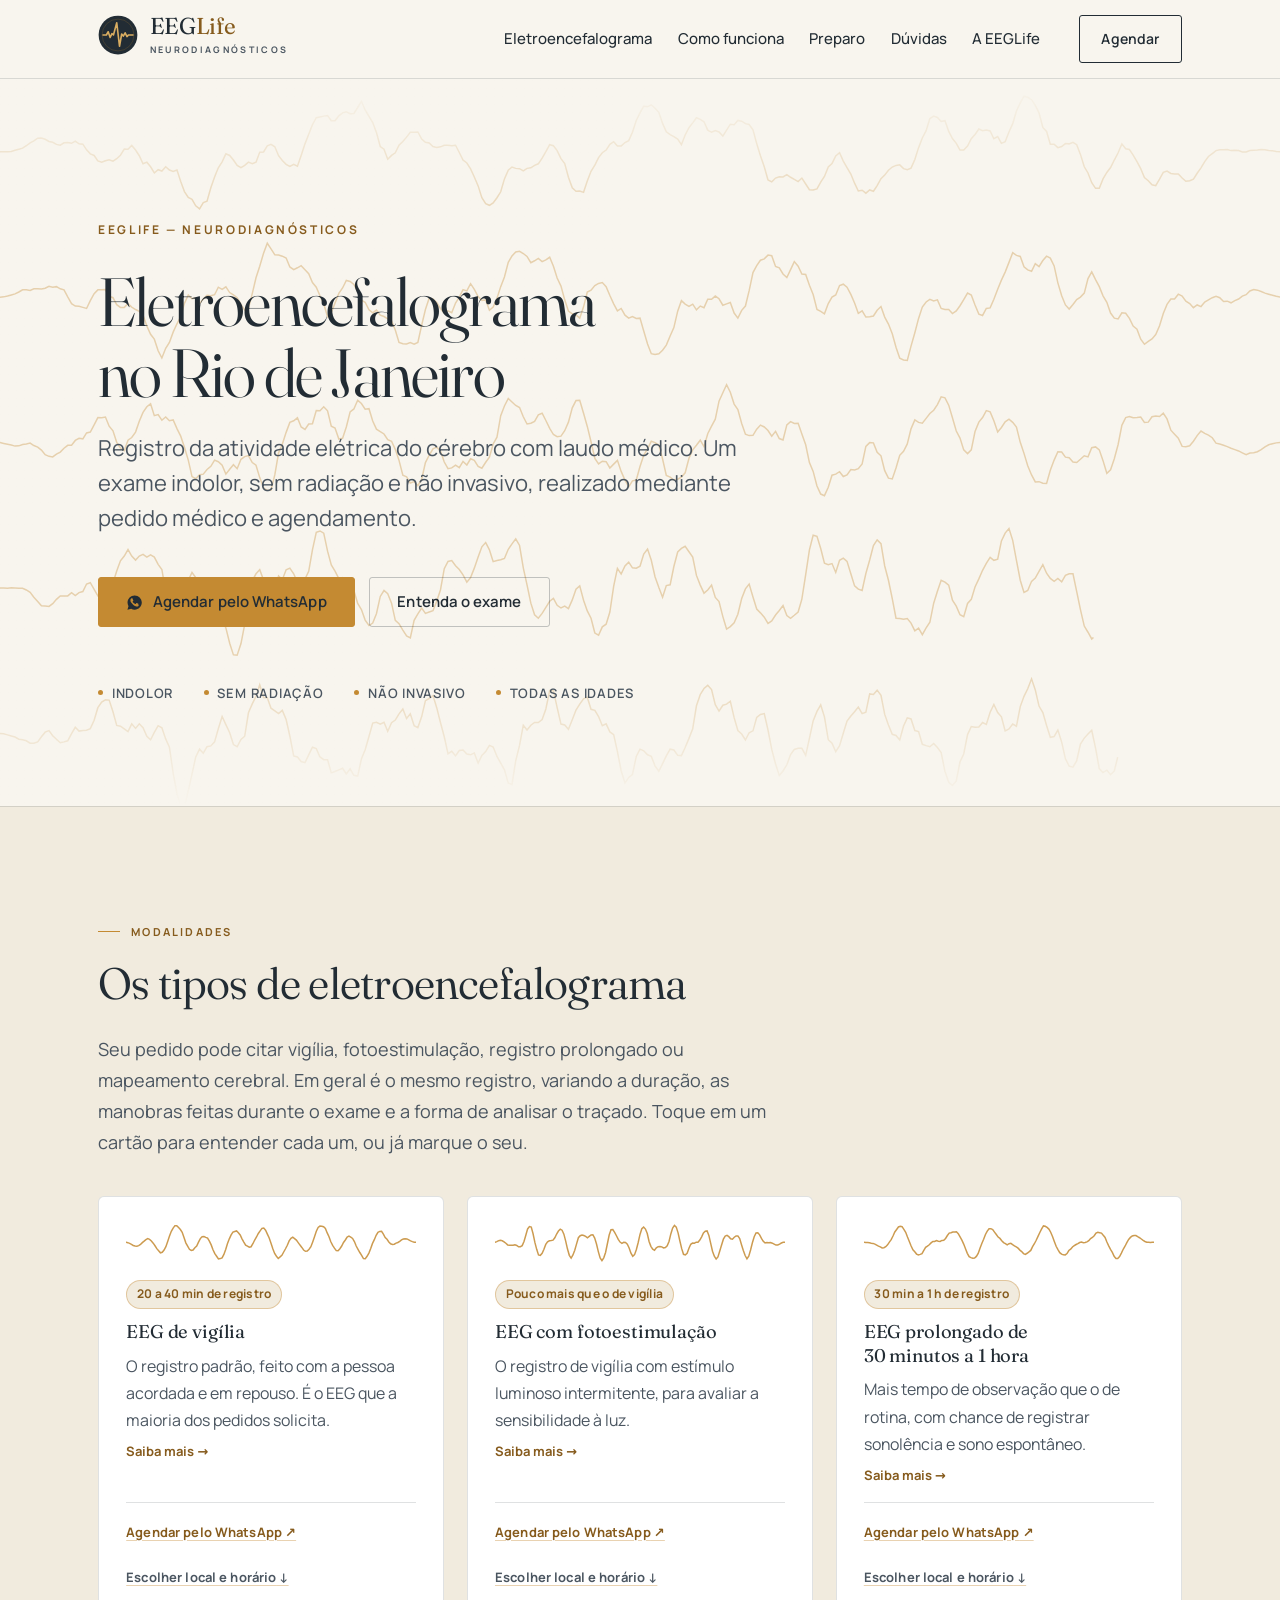
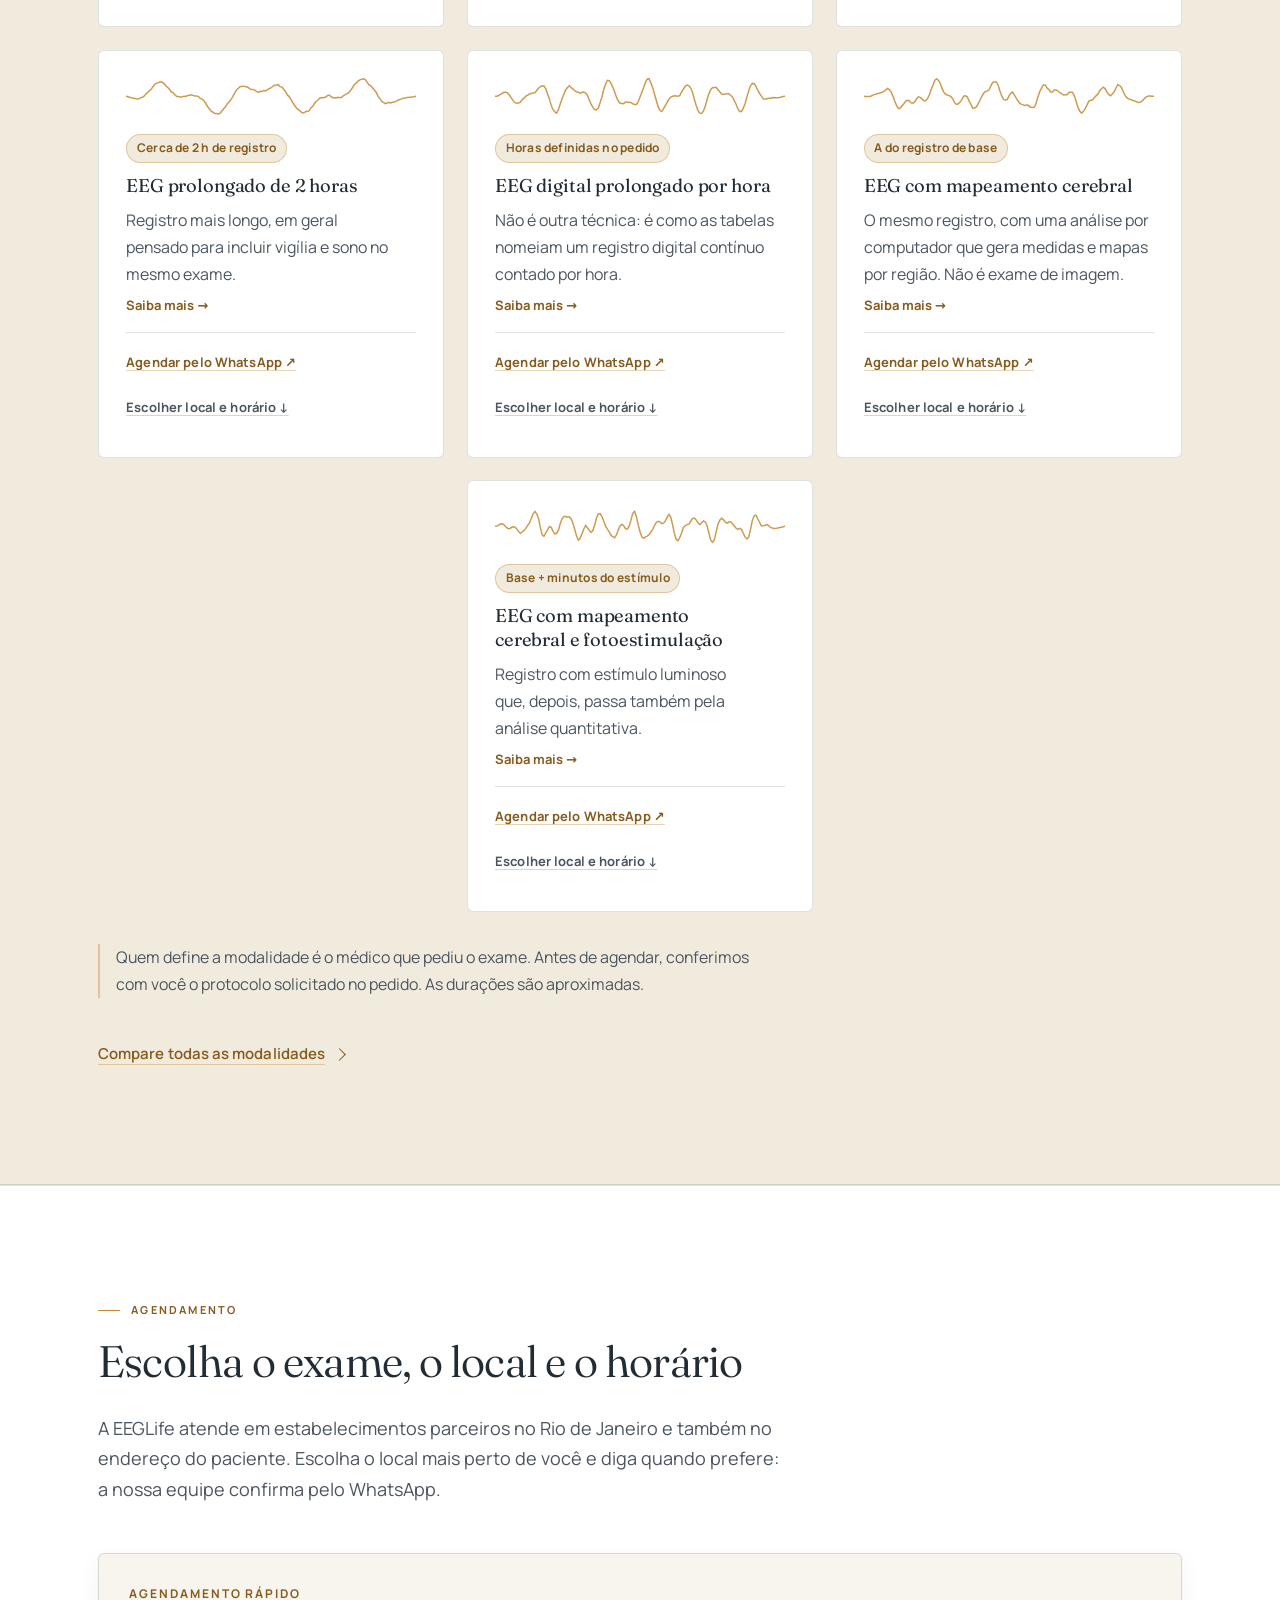
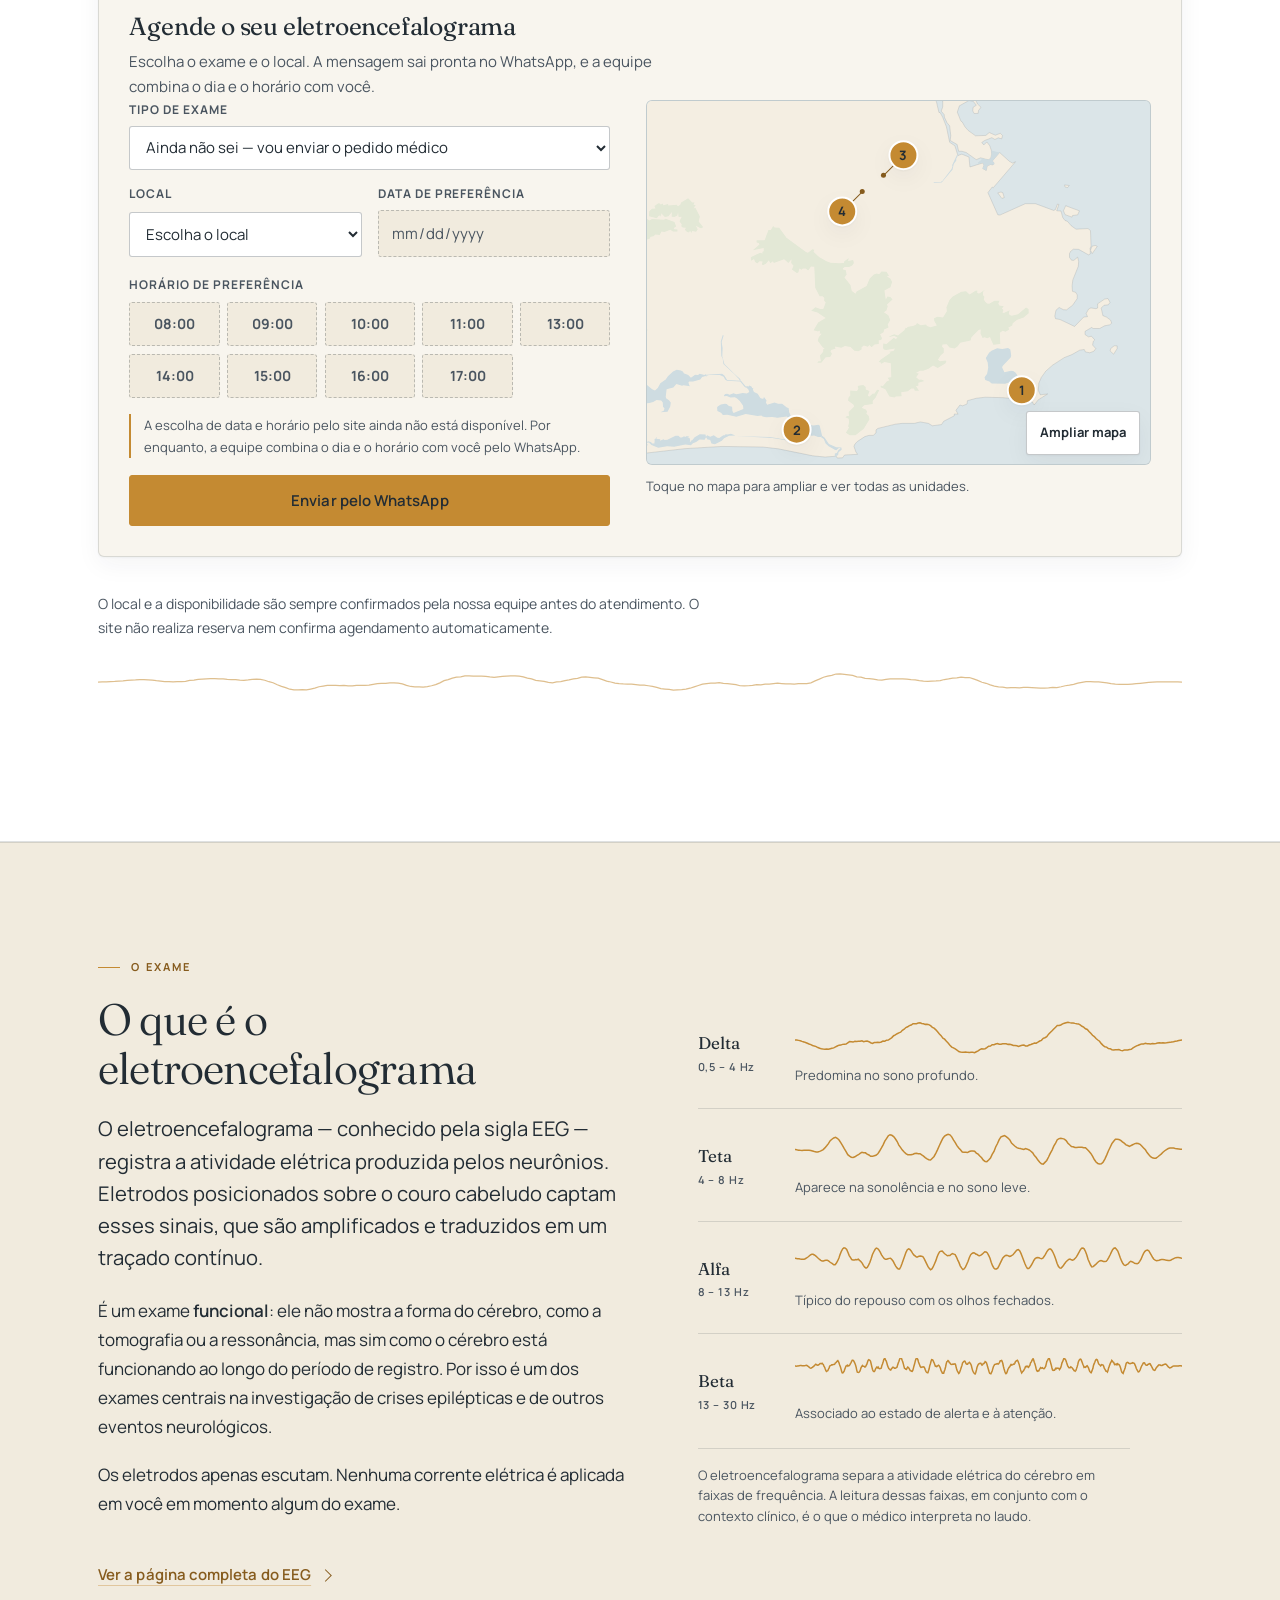
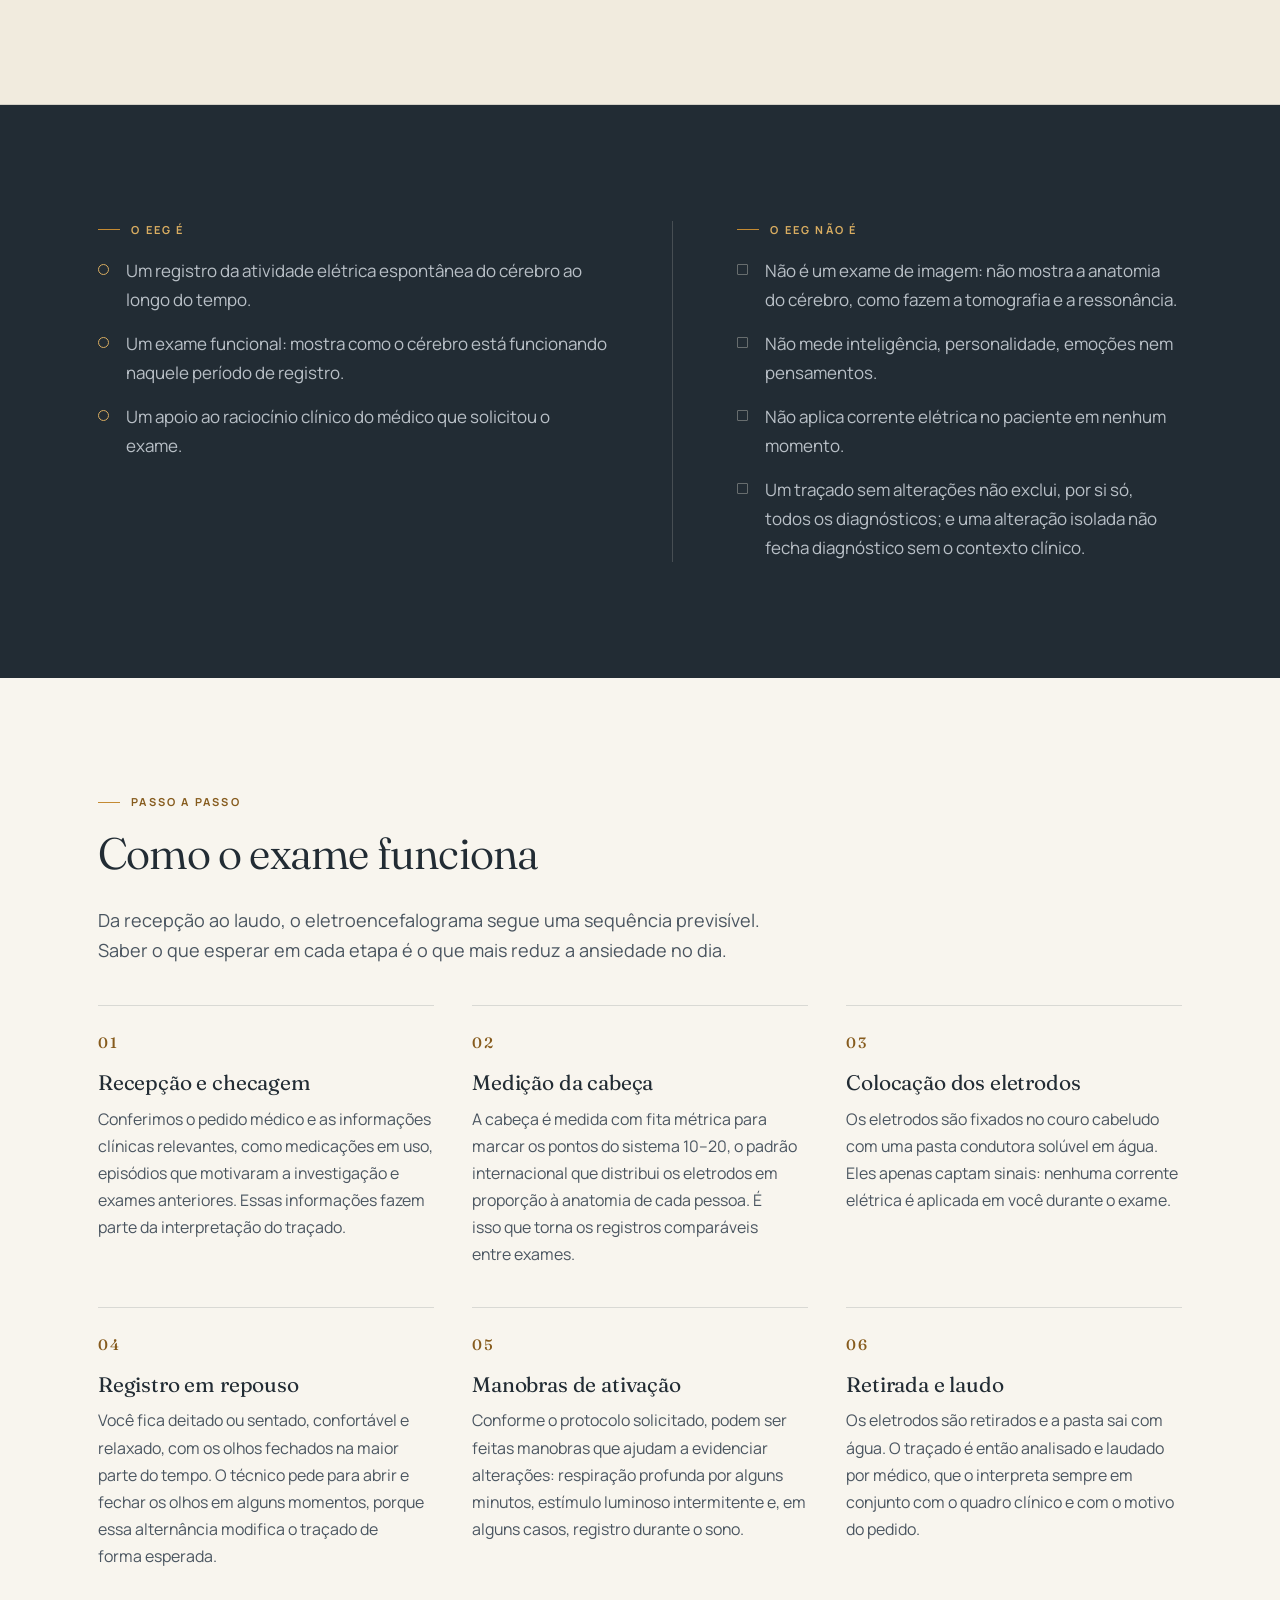
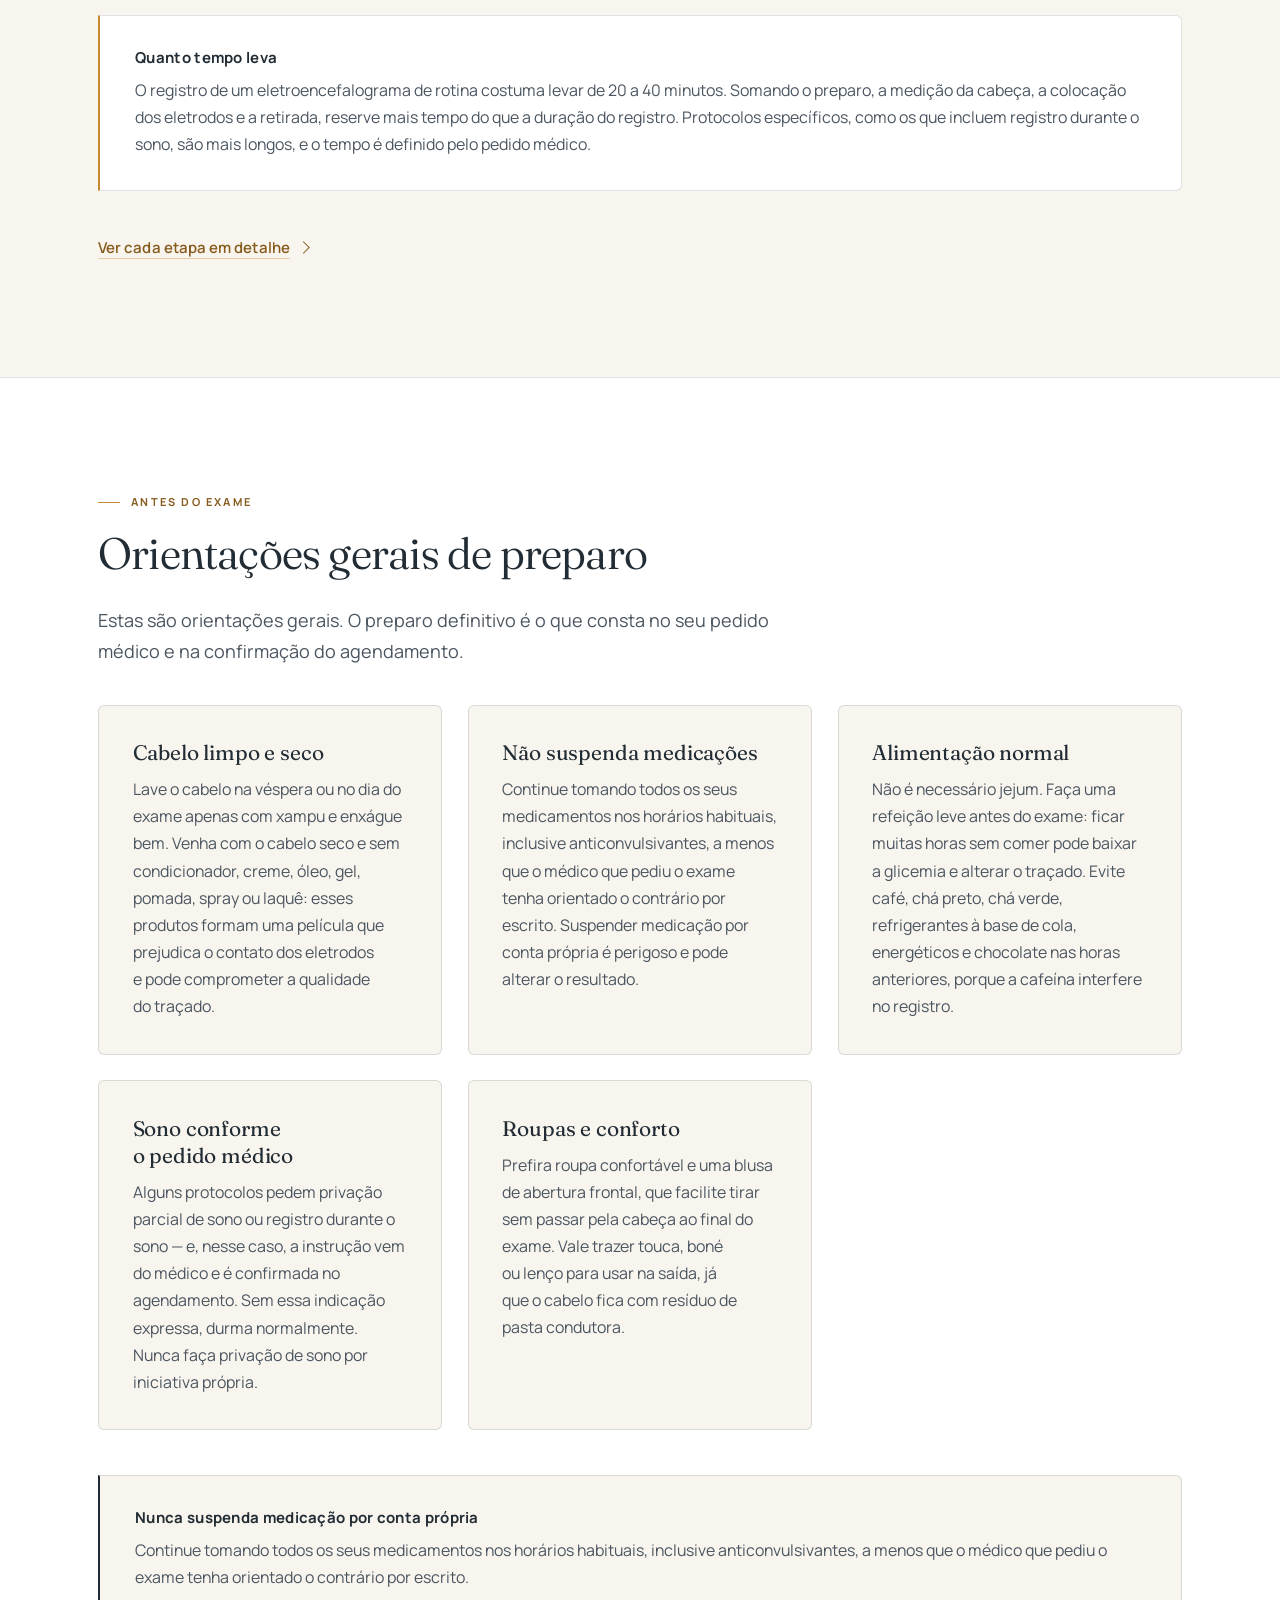
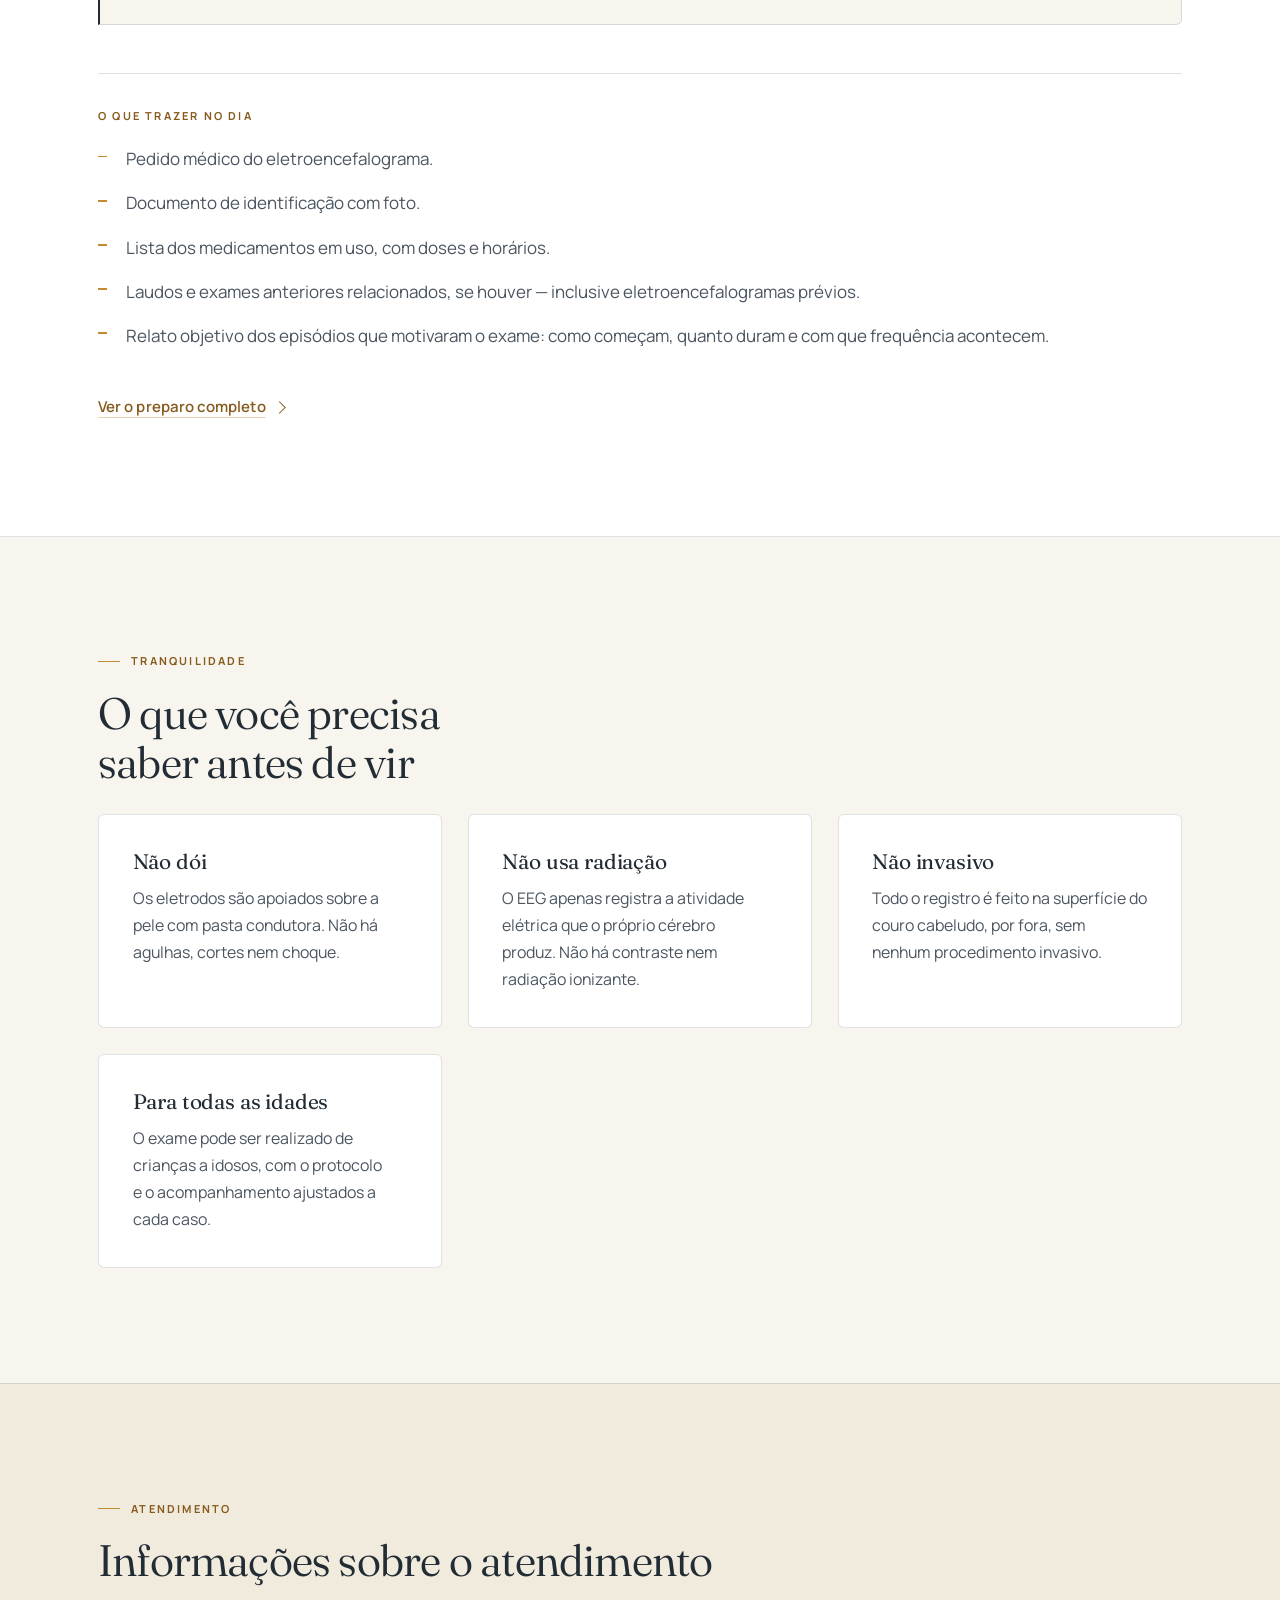
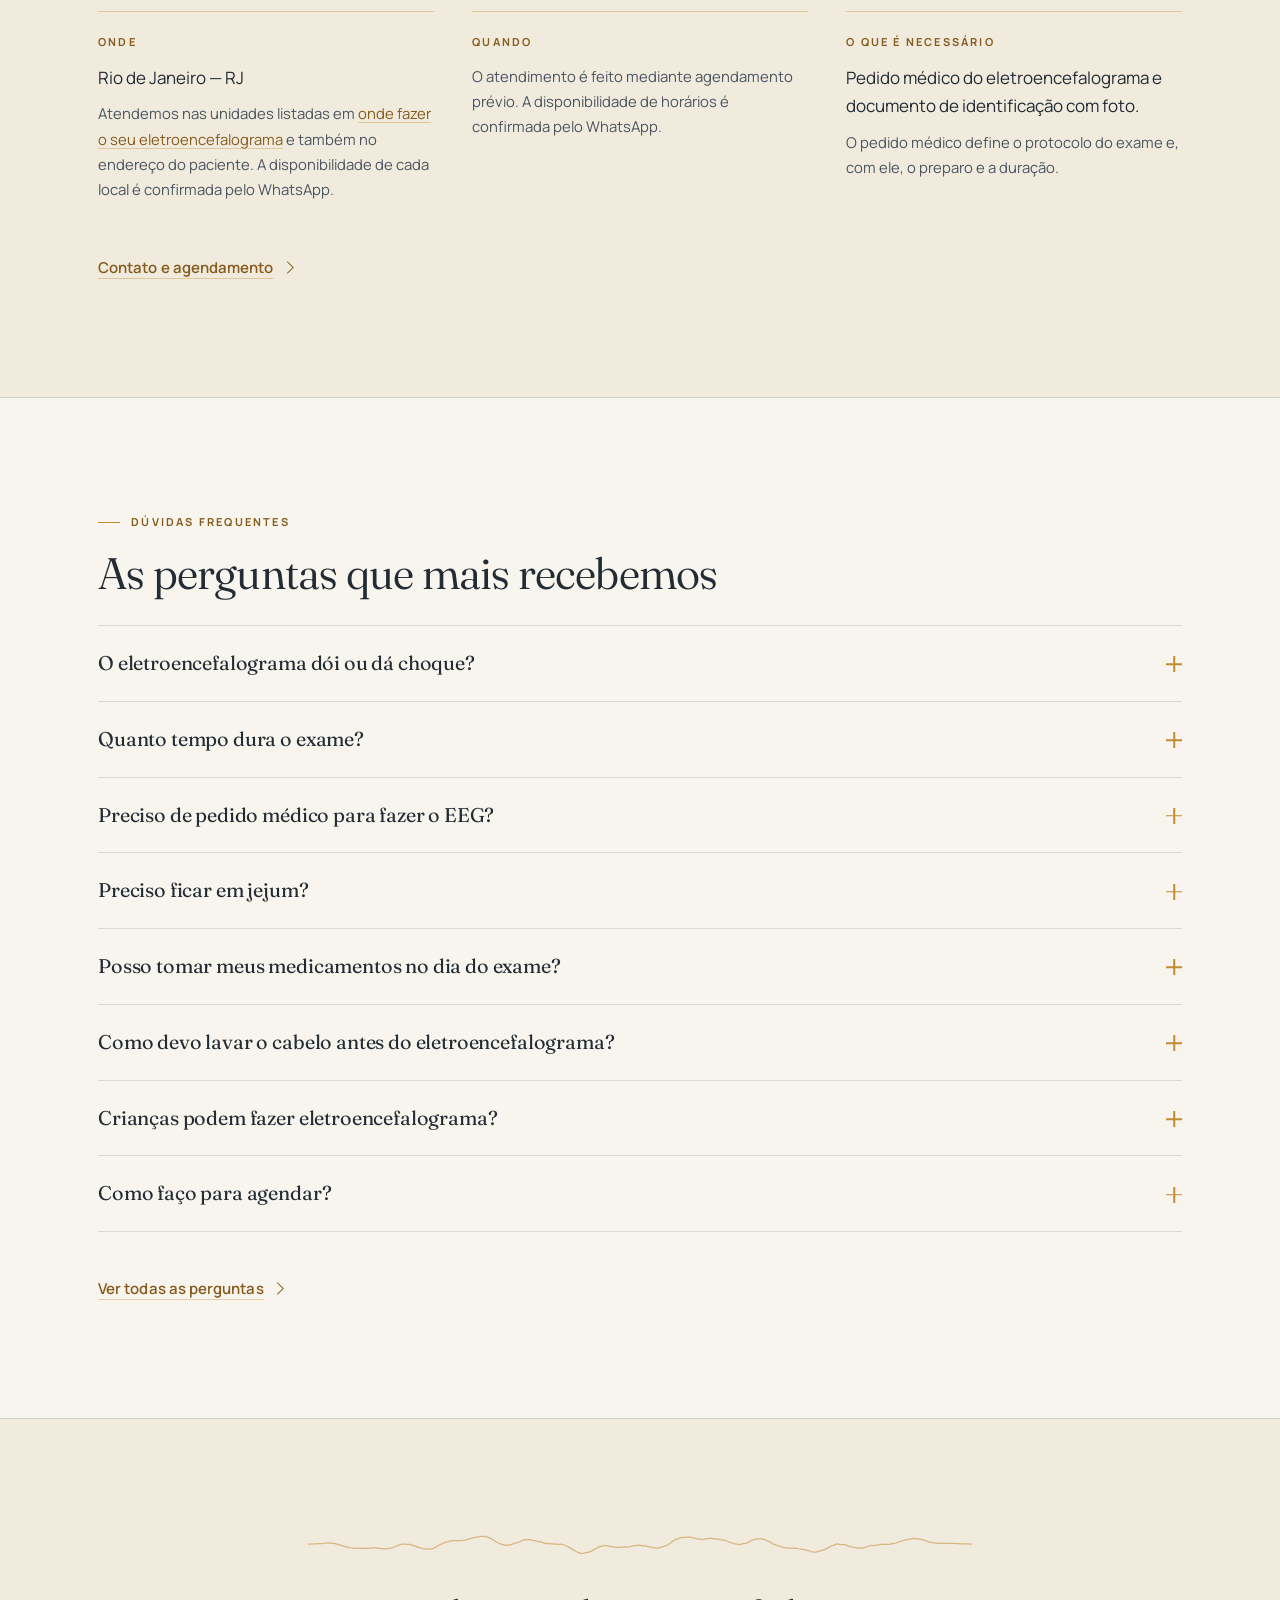
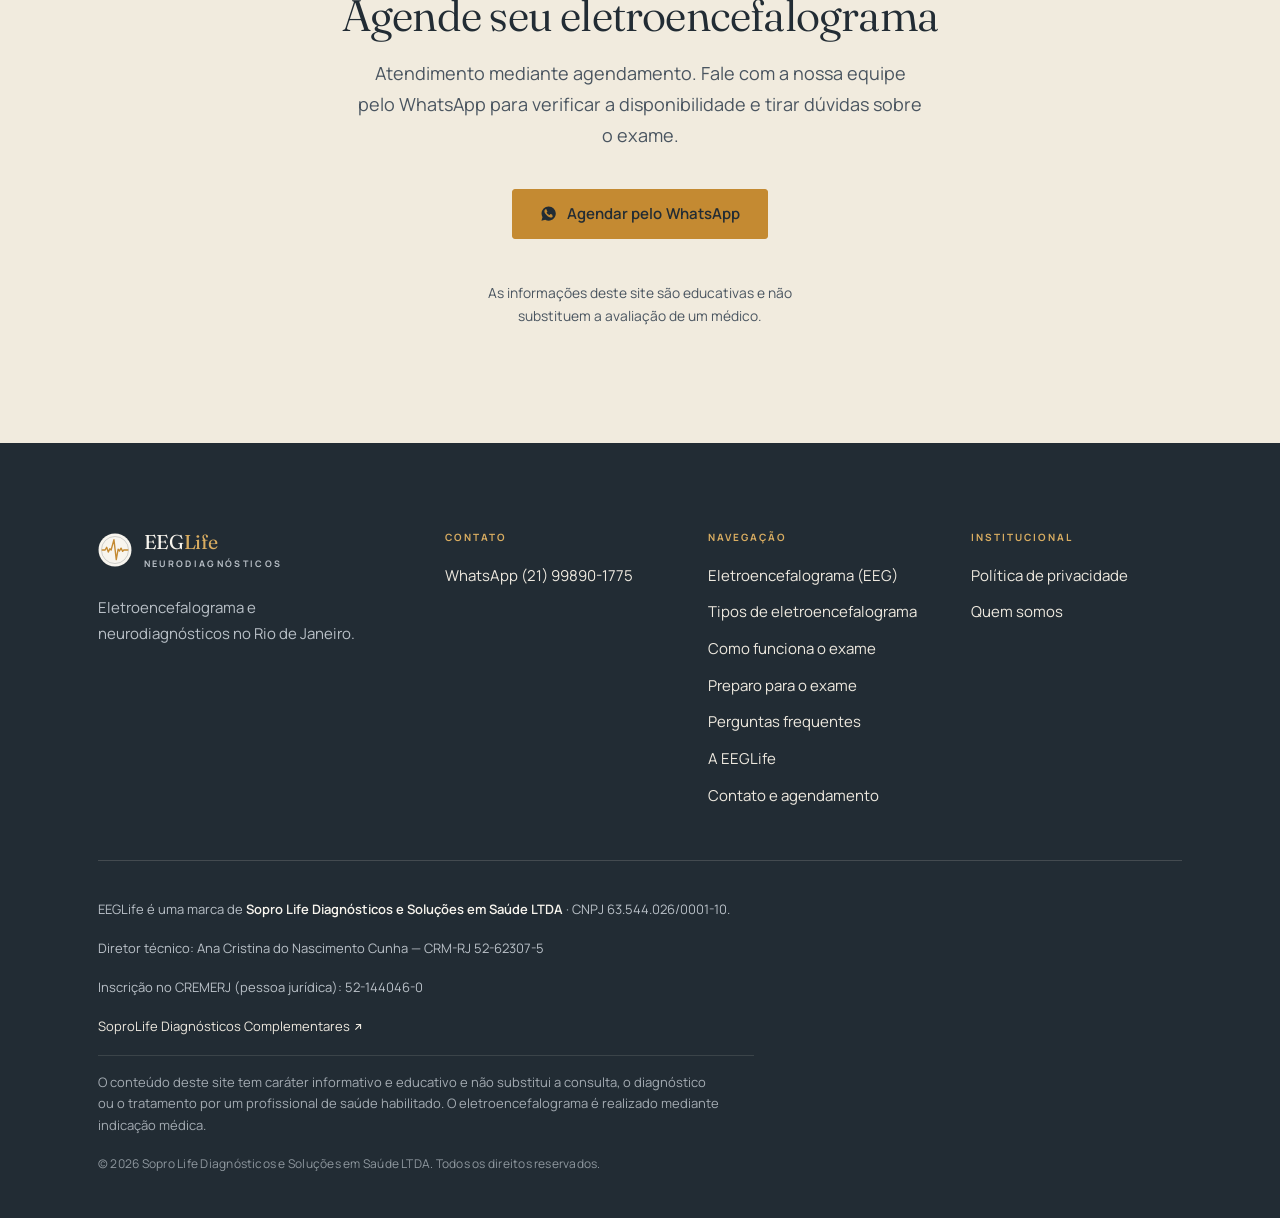
==== commit 829d8e77: "cartoes de exame, agendamento e mapa no estilo da SoproLife (fonte b0c5311)" ====
--- a/index.html
+++ b/index.html
@@ -280,271 +280,284 @@
       </ul>
     </div>
   </section>
-<section id="o-que-e" class="secao secao--claro">
-    <div class="wrap wrap--normal">
-      
-      <div class="duas-colunas">
-      <div class="duas-colunas__texto">
-        <p class="eyebrow">O exame</p>
-        <h2 class="secao__titulo">O que é o eletroencefalograma</h2>
-        <p class="texto-guia">
-          O eletroencefalograma — conhecido pela sigla EEG — registra a
-          atividade elétrica produzida pelos neurônios. Eletrodos posicionados
-          sobre o couro cabeludo captam esses sinais, que são amplificados e
-          traduzidos em um traçado contínuo.
-        </p>
-        <p>
-          É um exame <strong>funcional</strong>: ele não mostra a forma do
-          cérebro, como a tomografia ou a ressonância, mas sim como o cérebro
-          está funcionando ao longo do período de registro. Por isso é um dos
-          exames centrais na investigação de crises epilépticas e de outros
-          eventos neurológicos.
-        </p>
-        <p>
-          Os eletrodos apenas escutam. Nenhuma corrente elétrica é aplicada em
-          você em momento algum do exame.
-        </p>
-        <p class="secao__acao">
-          <a class="btn btn--texto" href="/eletroencefalograma/">Ver a página completa do EEG</a>
-        </p>
-      </div>
-      <div class="duas-colunas__arte"><figure class="ilustracao ilustracao--bandas">
-    <div class="bandas"><div class="banda">
-      <div class="banda__id">
-        <span class="banda__nome">Delta</span>
-        <span class="banda__hz">0,5 – 4 Hz</span>
-      </div>
-      <svg class="banda__tracado" viewBox="0 0 320 44" preserveAspectRatio="none"
-           role="img" aria-label="Traçado característico do ritmo Delta, de 0,5 – 4 Hz">
-        <path d="M0 22 L1.5 22.1 L2.9 22.4 L4.4 22.8 L5.8 23.5 L7.3 24.1 L8.7 24.8 L10.2 25.6 L11.6 26.4 L13.1 27.1 L14.5 28 L16 28.7 L17.5 29.3 L18.9 30.3 L20.4 31.1 L21.8 31.6 L23.3 31.9 L24.7 32.1 L26.2 31.9 L27.6 32.2 L29.1 31.6 L30.5 31.1 L32 30.7 L33.5 29.6 L34.9 28.6 L36.4 27.7 L37.8 27.6 L39.3 26.8 L40.7 26.6 L42.2 26.5 L43.6 25.2 L45.1 23.8 L46.5 23.9 L48 24.3 L49.5 23.5 L50.9 23.6 L52.4 23.5 L53.8 23.4 L55.3 22.9 L56.7 23.9 L58.2 23.4 L59.6 23.2 L61.1 23.9 L62.5 25 L64 25.7 L65.5 24.8 L66.9 24.7 L68.4 24.5 L69.8 24.7 L71.3 24.2 L72.7 23.2 L74.2 23.3 L75.6 22.2 L77.1 22.1 L78.5 20.9 L80 19.4 L81.5 17.3 L82.9 16.3 L84.4 15.1 L85.8 14.1 L87.3 13.4 L88.7 11.4 L90.2 10.1 L91.6 8.3 L93.1 7.5 L94.5 6.2 L96 5.5 L97.5 4 L98.9 4 L100.4 4.1 L101.8 3.4 L103.3 3 L104.7 3.8 L106.2 4.2 L107.6 4.8 L109.1 4.6 L110.5 5.1 L112 6.3 L113.5 8.1 L114.9 9 L116.4 10.8 L117.8 13 L119.3 15.3 L120.7 17.2 L122.2 20 L123.6 21.1 L125.1 23.4 L126.5 25.3 L128 27.7 L129.5 29.8 L130.9 30.6 L132.4 31.8 L133.8 33 L135.3 34.7 L136.7 35.2 L138.2 35.6 L139.6 35.5 L141.1 35.2 L142.5 35.6 L144 35.7 L145.5 35.6 L146.9 35.5 L148.4 35.9 L149.8 34.9 L151.3 34 L152.7 32.5 L154.2 31.7 L155.6 31.8 L157.1 31.6 L158.5 30.4 L160 28.8 L161.5 28.6 L162.9 27.2 L164.4 27.2 L165.8 26.4 L167.3 25.9 L168.7 26.6 L170.2 26.7 L171.6 26.2 L173.1 26.2 L174.5 26.1 L176 26.8 L177.5 26.6 L178.9 27.2 L180.4 28.1 L181.8 28.1 L183.3 28.4 L184.7 29 L186.2 28.4 L187.6 27.8 L189.1 27.6 L190.5 28.6 L192 28.5 L193.5 27.5 L194.9 27 L196.4 26.2 L197.8 25.4 L199.3 25.5 L200.7 24.4 L202.2 23.1 L203.6 22.4 L205.1 20.2 L206.5 19.5 L208 18.4 L209.5 15.6 L210.9 13.8 L212.4 11.9 L213.8 9.9 L215.3 7.9 L216.7 6.1 L218.2 6 L219.6 5.5 L221.1 4.3 L222.5 3.6 L224 3 L225.5 2.4 L226.9 2.9 L228.4 3.3 L229.8 3.2 L231.3 3.7 L232.7 4.1 L234.2 4.3 L235.6 5.4 L237.1 6.9 L238.5 7.9 L240 9.6 L241.5 10.4 L242.9 12.6 L244.4 14.6 L245.8 16.8 L247.3 18.2 L248.7 20.4 L250.2 22 L251.6 23.4 L253.1 26 L254.5 27.9 L256 29.5 L257.5 29.8 L258.9 31.4 L260.4 31.5 L261.8 32.7 L263.3 32.9 L264.7 32.7 L266.2 32.7 L267.6 32.4 L269.1 33.4 L270.5 33.9 L272 33 L273.5 33 L274.9 33 L276.4 32.5 L277.8 32.3 L279.3 30.7 L280.7 29.6 L282.2 28.5 L283.6 27.8 L285.1 26.9 L286.5 26.3 L288 26.3 L289.5 25.7 L290.9 26 L292.4 26.1 L293.8 26.3 L295.3 25.9 L296.7 26.2 L298.2 25.9 L299.6 25.4 L301.1 25.1 L302.5 25.2 L304 24.9 L305.5 25.2 L306.9 25 L308.4 24.7 L309.8 24.6 L311.3 24.1 L312.7 23.9 L314.2 23.4 L315.6 23.1 L317.1 22.6 L318.5 22.3 L320 22" fill="none"
-              stroke="currentColor" stroke-width="1.5" stroke-linecap="round"
-              vector-effect="non-scaling-stroke"/>
-      </svg>
-      <p class="banda__nota">Predomina no sono profundo.</p>
-    </div>
-<div class="banda">
-      <div class="banda__id">
-        <span class="banda__nome">Teta</span>
-        <span class="banda__hz">4 – 8 Hz</span>
-      </div>
-      <svg class="banda__tracado" viewBox="0 0 320 44" preserveAspectRatio="none"
-           role="img" aria-label="Traçado característico do ritmo Teta, de 4 – 8 Hz">
-        <path d="M0 18 L1.5 18.5 L2.9 18.9 L4.4 19.1 L5.8 19.2 L7.3 19.1 L8.7 19.1 L10.2 19.1 L11.6 18.9 L13.1 19.2 L14.5 19.8 L16 20.4 L17.5 20.9 L18.9 20.9 L20.4 20.2 L21.8 19.4 L23.3 18.2 L24.7 16.4 L26.2 14.1 L27.6 11.7 L29.1 8.5 L30.5 6.9 L32 5.4 L33.5 4.8 L34.9 5.8 L36.4 7.7 L37.8 10.7 L39.3 13.9 L40.7 17.2 L42.2 20.4 L43.6 23.8 L45.1 25.4 L46.5 26.6 L48 27 L49.5 26.2 L50.9 24.9 L52.4 23.9 L53.8 22.4 L55.3 21.3 L56.7 21.7 L58.2 21.8 L59.6 23.3 L61.1 24.2 L62.5 25.6 L64 25.7 L65.5 25 L66.9 24.5 L68.4 22.9 L69.8 20.1 L71.3 16.7 L72.7 13.3 L74.2 8.9 L75.6 6.1 L77.1 3 L78.5 1.9 L80 2.5 L81.5 3.9 L82.9 6.3 L84.4 9.4 L85.8 13.3 L87.3 16.1 L88.7 18.8 L90.2 21 L91.6 22.7 L93.1 23.8 L94.5 23.8 L96 24 L97.5 23.4 L98.9 22.6 L100.4 22.3 L101.8 22.8 L103.3 22.8 L104.7 24.1 L106.2 25.4 L107.6 27.1 L109.1 28.5 L110.5 29.4 L112 29.7 L113.5 27.7 L114.9 25.8 L116.4 22.1 L117.8 18.3 L119.3 13.7 L120.7 9.7 L122.2 5.8 L123.6 3.3 L125.1 2.2 L126.5 1.4 L128 2 L129.5 4.2 L130.9 7.6 L132.4 10.6 L133.8 13.9 L135.3 16.5 L136.7 18.5 L138.2 20.9 L139.6 21.2 L141.1 21.2 L142.5 21.5 L144 20.4 L145.5 19.8 L146.9 19.8 L148.4 20 L149.8 22.1 L151.3 23.3 L152.7 25.3 L154.2 27.3 L155.6 29.8 L157.1 31.3 L158.5 31.5 L160 29.7 L161.5 27.5 L162.9 23.6 L164.4 20.3 L165.8 15.4 L167.3 11.6 L168.7 7.3 L170.2 4.3 L171.6 3.6 L173.1 2.8 L174.5 4.1 L176 5.6 L177.5 7.6 L178.9 11.1 L180.4 12.9 L181.8 14.6 L183.3 16.1 L184.7 16.8 L186.2 17.1 L187.6 17.7 L189.1 18.1 L190.5 17.2 L192 17.8 L193.5 18.7 L194.9 20.1 L196.4 21.8 L197.8 24.8 L199.3 27 L200.7 29.8 L202.2 32.1 L203.6 33.9 L205.1 34.2 L206.5 32.3 L208 30.2 L209.5 26.4 L210.9 22.5 L212.4 18.8 L213.8 14.4 L215.3 11.1 L216.7 7.4 L218.2 6.2 L219.6 5.7 L221.1 6.2 L222.5 6.7 L224 8.3 L225.5 11.2 L226.9 13 L228.4 14.8 L229.8 15.2 L231.3 16 L232.7 15.9 L234.2 15.6 L235.6 15.6 L237.1 15.8 L238.5 16.3 L240 16.2 L241.5 18.2 L242.9 20.1 L244.4 22.5 L245.8 25.5 L247.3 29.2 L248.7 31.9 L250.2 33.5 L251.6 34.1 L253.1 33.9 L254.5 32.1 L256 28.7 L257.5 24.3 L258.9 19.8 L260.4 15.7 L261.8 11.7 L263.3 9 L264.7 6.8 L266.2 6.9 L267.6 7.1 L269.1 8.1 L270.5 9.8 L272 11.2 L273.5 13 L274.9 13.8 L276.4 14.7 L277.8 13.7 L279.3 12.7 L280.7 11.7 L282.2 11.3 L283.6 11.5 L285.1 12.4 L286.5 14.3 L288 16.4 L289.5 18.5 L290.9 21.5 L292.4 23.9 L293.8 26 L295.3 27.3 L296.7 27.8 L298.2 27.7 L299.6 26.4 L301.1 24.7 L302.5 23.2 L304 21.2 L305.5 19.5 L306.9 18.2 L308.4 17.1 L309.8 16.6 L311.3 16.5 L312.7 16.6 L314.2 17 L315.6 17.3 L317.1 17.6 L318.5 17.9 L320 18" fill="none"
-              stroke="currentColor" stroke-width="1.5" stroke-linecap="round"
-              vector-effect="non-scaling-stroke"/>
-      </svg>
-      <p class="banda__nota">Aparece na sonolência e no sono leve.</p>
-    </div>
-<div class="banda">
-      <div class="banda__id">
-        <span class="banda__nome">Alfa</span>
-        <span class="banda__hz">8 – 13 Hz</span>
-      </div>
-      <svg class="banda__tracado" viewBox="0 0 320 44" preserveAspectRatio="none"
-           role="img" aria-label="Traçado característico do ritmo Alfa, de 8 – 13 Hz">
-        <path d="M0 13.6 L1.1 13.7 L2.1 13.9 L3.2 14 L4.3 14.3 L5.3 14.5 L6.4 14.6 L7.5 14.5 L8.5 14 L9.6 13.1 L10.7 12.1 L11.7 11 L12.8 9.8 L13.9 9.1 L14.9 9.1 L16 9.9 L17.1 10.9 L18.1 12.1 L19.2 13.5 L20.3 14.8 L21.3 15.8 L22.4 16.5 L23.5 16.4 L24.5 15.9 L25.6 15.8 L26.7 15.7 L27.7 16.4 L28.8 17.6 L29.9 18.7 L30.9 19.5 L32 20.7 L33.1 20.6 L34.1 19 L35.2 16.5 L36.3 13.3 L37.3 9.2 L38.4 5.6 L39.5 3 L40.5 2 L41.6 2.3 L42.7 3.7 L43.7 6.9 L44.8 10.5 L45.9 12.7 L46.9 14.9 L48 15.5 L49.1 15.5 L50.1 14.9 L51.2 15 L52.3 14.5 L53.3 15.8 L54.4 17 L55.5 18.8 L56.5 21.3 L57.6 23.2 L58.7 24.3 L59.7 23.5 L60.8 21.1 L61.9 17.9 L62.9 14.1 L64 9.4 L65.1 6.3 L66.1 3.9 L67.2 2.3 L68.3 2.8 L69.3 4.3 L70.4 6.8 L71.5 9.7 L72.5 11.7 L73.6 13.7 L74.7 14.6 L75.7 14.5 L76.8 14 L77.9 13.6 L78.9 13.4 L80 14.9 L81.1 16.7 L82.1 19.4 L83.2 22.2 L84.3 24.1 L85.3 25.4 L86.4 25.3 L87.5 22.6 L88.5 19.1 L89.6 14.9 L90.7 10.6 L91.7 7 L92.8 4.1 L93.9 3.2 L94.9 3.8 L96 5.4 L97.1 7.8 L98.1 9.8 L99.2 10.9 L100.3 12.1 L101.3 12 L102.4 11.2 L103.5 11 L104.5 11.3 L105.6 11.7 L106.7 13.9 L107.7 16.7 L108.8 19.7 L109.9 22.7 L110.9 24.5 L112 26.2 L113.1 25.2 L114.1 23.1 L115.2 19.8 L116.3 16.4 L117.3 12.3 L118.4 8.8 L119.5 6.3 L120.5 5.7 L121.6 5.6 L122.7 7.2 L123.7 8.5 L124.8 9.6 L125.9 10.7 L126.9 10.5 L128 10.5 L129.1 9.1 L130.1 8.4 L131.2 8.9 L132.3 9.4 L133.3 11.9 L134.4 15.2 L135.5 18.3 L136.5 21.8 L137.6 24.1 L138.7 26 L139.7 25.3 L140.8 23.3 L141.9 20.1 L142.9 17.1 L144 13 L145.1 9.7 L146.1 8.3 L147.2 7.5 L148.3 7.6 L149.3 8.8 L150.4 9.3 L151.5 10.4 L152.5 10.7 L153.6 10.1 L154.7 9 L155.7 7.7 L156.8 6.3 L157.9 6.6 L158.9 7.6 L160 10.4 L161.1 13.4 L162.1 17.9 L163.2 21.7 L164.3 24.2 L165.3 25.3 L166.4 25.2 L167.5 24.3 L168.5 21.9 L169.6 18.9 L170.7 15.8 L171.7 13.1 L172.8 11.6 L173.9 10.4 L174.9 10.3 L176 10.6 L177.1 11.4 L178.1 11.2 L179.2 10.4 L180.3 9.4 L181.3 7.6 L182.4 5.8 L183.5 4.3 L184.5 4 L185.6 5.2 L186.7 8.1 L187.7 11.5 L188.8 15.5 L189.9 19.3 L190.9 22.3 L192 24.7 L193.1 24.7 L194.1 23.5 L195.2 21.2 L196.3 18.7 L197.3 15.9 L198.4 13.9 L199.5 13 L200.5 12.7 L201.6 13 L202.7 13.6 L203.7 13.9 L204.8 13.3 L205.9 11.3 L206.9 9.1 L208 6.4 L209.1 4.4 L210.1 3.2 L211.2 3.2 L212.3 5 L213.3 7.4 L214.4 10.8 L215.5 14.8 L216.5 19 L217.6 22.3 L218.7 24.1 L219.7 24.4 L220.8 23 L221.9 21.2 L222.9 19.2 L224 17.2 L225.1 15.9 L226.1 14.8 L227.2 14.4 L228.3 15.2 L229.3 15.6 L230.4 15 L231.5 13.5 L232.5 12 L233.6 9.4 L234.7 6.8 L235.7 4.2 L236.8 2.5 L237.9 2.3 L238.9 3.1 L240 6 L241.1 9.9 L242.1 14.5 L243.2 17.9 L244.3 21.2 L245.3 23 L246.4 22.7 L247.5 21.3 L248.5 20.3 L249.6 18.6 L250.7 17.3 L251.7 16.4 L252.8 16.1 L253.9 16.5 L254.9 17 L256 17.1 L257.1 16.9 L258.1 15.3 L259.2 12.8 L260.3 9.9 L261.3 7 L262.4 4 L263.5 2.5 L264.5 2.1 L265.6 3.6 L266.7 5.5 L267.7 9 L268.8 13.3 L269.9 16.7 L270.9 19.3 L272 21.1 L273.1 21.4 L274.1 20.5 L275.2 19.7 L276.3 17.9 L277.3 16.8 L278.4 17.3 L279.5 17.9 L280.5 19.1 L281.6 19.2 L282.7 19.4 L283.7 18.8 L284.8 16.9 L285.9 14.5 L286.9 11.2 L288 8.1 L289.1 5.9 L290.1 4.8 L291.2 4.4 L292.3 5.2 L293.3 7.5 L294.4 10.1 L295.5 12.7 L296.5 14.6 L297.6 15.6 L298.7 16.1 L299.7 15.9 L300.8 15.7 L301.9 15.2 L302.9 14.9 L304 14.9 L305.1 15 L306.1 15.4 L307.2 15.7 L308.3 16 L309.3 15.9 L310.4 15.6 L311.5 14.8 L312.5 14.1 L313.6 13.3 L314.7 12.8 L315.7 12.6 L316.8 12.6 L317.9 12.9 L318.9 13.3 L320 13.6" fill="none"
-              stroke="currentColor" stroke-width="1.5" stroke-linecap="round"
-              vector-effect="non-scaling-stroke"/>
-      </svg>
-      <p class="banda__nota">Típico do repouso com os olhos fechados.</p>
-    </div>
-<div class="banda">
-      <div class="banda__id">
-        <span class="banda__nome">Beta</span>
-        <span class="banda__hz">13 – 30 Hz</span>
-      </div>
-      <svg class="banda__tracado" viewBox="0 0 320 44" preserveAspectRatio="none"
-           role="img" aria-label="Traçado característico do ritmo Beta, de 13 – 30 Hz">
-        <path d="M0 8.8 L0.5 8.9 L1 9 L1.6 8.9 L2.1 8.8 L2.6 8.7 L3.1 8.6 L3.6 8.4 L4.2 8.3 L4.7 8.3 L5.2 8.3 L5.7 8.4 L6.2 8.5 L6.8 8.5 L7.3 8.5 L7.8 8.5 L8.3 8.4 L8.8 8.2 L9.4 8.1 L9.9 8.3 L10.4 8.6 L10.9 9.2 L11.4 9.7 L12 10.5 L12.5 10.9 L13 11.2 L13.5 11 L14 10.7 L14.6 10 L15.1 9.5 L15.6 9 L16.1 8.2 L16.7 7.4 L17.2 6.8 L17.7 7.2 L18.2 7.7 L18.7 8 L19.3 7.8 L19.8 7.4 L20.3 6.7 L20.8 6.1 L21.3 6 L21.9 6.2 L22.4 5.8 L22.9 6.6 L23.4 7.2 L23.9 9.1 L24.5 10.2 L25 12.1 L25.5 13.8 L26 14.8 L26.5 14.2 L27.1 14 L27.6 12.4 L28.1 11.1 L28.6 9.3 L29.1 8.3 L29.7 8.1 L30.2 7.6 L30.7 7.7 L31.2 7.3 L31.7 7.1 L32.3 7.2 L32.8 6.9 L33.3 5.5 L33.8 5.1 L34.3 4.5 L34.9 3.4 L35.4 2.8 L35.9 3.9 L36.4 5.6 L36.9 7.7 L37.5 9.7 L38 12 L38.5 14.6 L39 16.3 L39.5 16.5 L40.1 15.4 L40.6 14.4 L41.1 12.5 L41.6 10.6 L42.1 8.9 L42.7 8.6 L43.2 7.9 L43.7 8.9 L44.2 8.4 L44.7 8.5 L45.3 7.6 L45.8 6.2 L46.3 5 L46.8 3.6 L47.3 2.5 L47.9 2.4 L48.4 3 L48.9 4.3 L49.4 5.6 L50 7.7 L50.5 10 L51 13.3 L51.5 15.6 L52 15.8 L52.6 16 L53.1 15.4 L53.6 14.5 L54.1 12.7 L54.6 10.6 L55.2 9.2 L55.7 8.2 L56.2 9 L56.7 9 L57.2 9.2 L57.8 9.9 L58.3 9.6 L58.8 8.2 L59.3 7 L59.8 5 L60.4 2.5 L60.9 1.8 L61.4 2.3 L61.9 2.5 L62.4 3.5 L63 6.9 L63.5 9.7 L64 12.3 L64.5 14.2 L65 14.8 L65.6 14.8 L66.1 13.6 L66.6 11.9 L67.1 10.9 L67.6 10 L68.2 10.8 L68.7 10 L69.2 11.3 L69.7 11.7 L70.2 11.6 L70.8 11.6 L71.3 11.1 L71.8 8.2 L72.3 6.5 L72.8 4.4 L73.4 1.6 L73.9 0.8 L74.4 0.8 L74.9 2.3 L75.4 3.4 L76 6 L76.5 8.6 L77 10.1 L77.5 11.5 L78 12.2 L78.6 13 L79.1 13.3 L79.6 12.1 L80.1 11.4 L80.7 10.2 L81.2 10.2 L81.7 10.5 L82.2 11.4 L82.7 11.4 L83.3 11.1 L83.8 10.3 L84.3 10 L84.8 7.6 L85.3 5.4 L85.9 3.6 L86.4 1.5 L86.9 0.2 L87.4 -0.5 L87.9 0.1 L88.5 2.4 L89 4.1 L89.5 6.5 L90 9.2 L90.5 11.4 L91.1 11.6 L91.6 12.5 L92.1 12.6 L92.6 11 L93.1 9.9 L93.7 10.5 L94.2 11.4 L94.7 12.6 L95.2 13.8 L95.7 14 L96.3 14.7 L96.8 14.8 L97.3 13.7 L97.8 11.4 L98.3 8.7 L98.9 6.1 L99.4 3.2 L99.9 1.2 L100.4 0.2 L100.9 0.4 L101.5 1.8 L102 4.4 L102.5 6.1 L103 7.8 L103.5 9.4 L104.1 10.4 L104.6 10.3 L105.1 10 L105.6 10 L106.1 9.6 L106.7 9.9 L107.2 11.2 L107.7 13.2 L108.2 14.6 L108.7 15.7 L109.3 16.3 L109.8 16.2 L110.3 14.1 L110.8 12.2 L111.3 8.6 L111.9 6.3 L112.4 3.6 L112.9 1.8 L113.4 2 L114 2.4 L114.5 4.3 L115 5.5 L115.5 7.3 L116 9.1 L116.6 8.9 L117.1 9.6 L117.6 8.8 L118.1 8.4 L118.6 8 L119.2 8.7 L119.7 9.9 L120.2 11.5 L120.7 13.9 L121.2 15 L121.8 16.8 L122.3 16.9 L122.8 16.8 L123.3 14.7 L123.8 12.9 L124.4 9.9 L124.9 6.5 L125.4 4.2 L125.9 3.6 L126.4 2.9 L127 3.6 L127.5 5.1 L128 5.3 L128.5 6.6 L129 6.9 L129.6 7.2 L130.1 6.9 L130.6 6.7 L131.1 6.9 L131.6 6.7 L132.2 6.5 L132.7 7.6 L133.2 10.5 L133.7 13 L134.2 14.4 L134.8 15.9 L135.3 17.1 L135.8 16.4 L136.3 14.7 L136.8 12.8 L137.4 10.2 L137.9 8.4 L138.4 5.5 L138.9 4.8 L139.4 3.9 L140 3.3 L140.5 3.6 L141 5.4 L141.5 6.5 L142 6.8 L142.6 6.8 L143.1 5.6 L143.6 5.3 L144.1 4.7 L144.7 5.7 L145.2 6.6 L145.7 8.3 L146.2 11.1 L146.7 13.4 L147.3 15.2 L147.8 16.4 L148.3 17.2 L148.8 17.5 L149.3 16.2 L149.9 13.2 L150.4 10.1 L150.9 8.5 L151.4 7.1 L151.9 6.5 L152.5 6 L153 5.7 L153.5 5.8 L154 7.1 L154.5 7.9 L155.1 7.1 L155.6 6.1 L156.1 6 L156.6 5.3 L157.1 3.9 L157.7 4.4 L158.2 5.3 L158.7 7.4 L159.2 10 L159.7 12.2 L160.3 14.9 L160.8 16.8 L161.3 17.1 L161.8 17.3 L162.3 16 L162.9 14.3 L163.4 12 L163.9 9.6 L164.4 8.5 L164.9 7.3 L165.5 6.8 L166 6.9 L166.5 6.4 L167 6.2 L167.5 6.6 L168.1 6.6 L168.6 5.7 L169.1 4.7 L169.6 2.9 L170.1 2.9 L170.7 2.6 L171.2 4 L171.7 6.1 L172.2 9.3 L172.7 11.8 L173.3 14.5 L173.8 16.4 L174.3 17.3 L174.8 16.9 L175.3 15 L175.9 12.7 L176.4 11.3 L176.9 10.3 L177.4 9.7 L178 8.1 L178.5 7.1 L179 7.9 L179.5 7.6 L180 7.3 L180.6 6.6 L181.1 6.8 L181.6 5.9 L182.1 4 L182.6 3.4 L183.2 2.9 L183.7 2.5 L184.2 3.4 L184.7 5.1 L185.2 7 L185.8 10.1 L186.3 12.8 L186.8 14.9 L187.3 16.4 L187.8 15.4 L188.4 14.7 L188.9 13.8 L189.4 12.5 L189.9 11.4 L190.4 9.6 L191 9 L191.5 9.6 L192 9.1 L192.5 9.7 L193 10.3 L193.6 8.8 L194.1 7.8 L194.6 5.4 L195.1 4.5 L195.6 3.1 L196.2 1.6 L196.7 0.8 L197.2 2.3 L197.7 4.7 L198.2 6.3 L198.8 9.2 L199.3 12.1 L199.8 14.2 L200.3 14.7 L200.8 14.1 L201.4 14.2 L201.9 12.9 L202.4 11.8 L202.9 10.4 L203.4 10.8 L204 11.3 L204.5 10.7 L205 11.3 L205.5 11.8 L206 11.6 L206.6 10.3 L207.1 9.3 L207.6 6.4 L208.1 3.7 L208.7 2.6 L209.2 1.1 L209.7 0.6 L210.2 0.7 L210.7 2.9 L211.3 5.7 L211.8 8.1 L212.3 11 L212.8 13.2 L213.3 13.6 L213.9 13.5 L214.4 13.5 L214.9 12.4 L215.4 11.4 L215.9 11.8 L216.5 11 L217 11.2 L217.5 11.2 L218 11.4 L218.5 12.8 L219.1 11.7 L219.6 10.4 L220.1 8 L220.6 5.3 L221.1 4.1 L221.7 2 L222.2 0.3 L222.7 0.4 L223.2 1.4 L223.7 2.3 L224.3 4.7 L224.8 6.5 L225.3 8.7 L225.8 9.7 L226.3 10.6 L226.9 10.6 L227.4 10.7 L227.9 9.7 L228.4 10.2 L228.9 10.7 L229.5 12 L230 12.4 L230.5 13.9 L231 14 L231.5 14.6 L232.1 13.6 L232.6 11.7 L233.1 9.6 L233.6 7.3 L234.1 4.3 L234.7 2.5 L235.2 1.6 L235.7 1.1 L236.2 1.4 L236.7 2.9 L237.3 5 L237.8 6.8 L238.3 8.3 L238.8 10.3 L239.3 10 L239.9 10.3 L240.4 9.8 L240.9 8.9 L241.4 8.5 L242 9.8 L242.5 10.9 L243 12.8 L243.5 14.7 L244 15.5 L244.6 16.3 L245.1 15 L245.6 13.3 L246.1 11.6 L246.6 8.3 L247.2 6.2 L247.7 4.6 L248.2 2.8 L248.7 1.8 L249.2 1.5 L249.8 2.2 L250.3 4.1 L250.8 6.3 L251.3 7.1 L251.8 7.4 L252.4 8.7 L252.9 8.1 L253.4 7.3 L253.9 7.5 L254.4 7.6 L255 8.9 L255.5 11.3 L256 12.2 L256.5 13.3 L257 14.7 L257.6 14.7 L258.1 15.5 L258.6 13.7 L259.1 10.9 L259.6 9.2 L260.2 7 L260.7 5.3 L261.2 4.3 L261.7 2.6 L262.2 3.2 L262.8 4.5 L263.3 4.8 L263.8 6.7 L264.3 7.5 L264.8 7 L265.4 6.5 L265.9 7.3 L266.4 6.3 L266.9 7.2 L267.4 7 L268 7.6 L268.5 9 L269 10.9 L269.5 13.5 L270 15.6 L270.6 16.3 L271.1 16.9 L271.6 14.8 L272.1 13.2 L272.7 11 L273.2 8.2 L273.7 5.7 L274.2 5.1 L274.7 4.8 L275.3 5.2 L275.8 5.8 L276.3 6.1 L276.8 6.2 L277.3 6 L277.9 5.8 L278.4 5.7 L278.9 5.2 L279.4 5.6 L279.9 5.6 L280.5 6.2 L281 7.8 L281.5 9.4 L282 11.5 L282.5 12.9 L283.1 14.2 L283.6 15.3 L284.1 15.2 L284.6 14.5 L285.1 13.2 L285.7 11 L286.2 9.3 L286.7 8 L287.2 7 L287.7 5.7 L288.3 5.3 L288.8 5.5 L289.3 6.8 L289.8 7.6 L290.3 8 L290.9 8 L291.4 7.3 L291.9 6.9 L292.4 6.7 L292.9 6.2 L293.5 6.5 L294 8 L294.5 9 L295 10.4 L295.5 11.6 L296.1 13.1 L296.6 13.3 L297.1 13.6 L297.6 13.2 L298.1 11.6 L298.7 10.4 L299.2 9.6 L299.7 9 L300.2 8 L300.7 7.6 L301.3 7.8 L301.8 7.8 L302.3 8.2 L302.8 8.2 L303.3 8.2 L303.9 7.7 L304.4 7.4 L304.9 7.2 L305.4 6.8 L306 6.6 L306.5 6.8 L307 7.4 L307.5 8.2 L308 9 L308.6 10 L309.1 10.4 L309.6 10.9 L310.1 10.8 L310.6 10.5 L311.2 10 L311.7 9.6 L312.2 9 L312.7 8.9 L313.2 8.7 L313.8 8.7 L314.3 8.8 L314.8 8.8 L315.3 8.9 L315.8 8.8 L316.4 8.7 L316.9 8.7 L317.4 8.5 L317.9 8.5 L318.4 8.6 L319 8.6 L319.5 8.7 L320 8.8" fill="none"
-              stroke="currentColor" stroke-width="1.5" stroke-linecap="round"
-              vector-effect="non-scaling-stroke"/>
-      </svg>
-      <p class="banda__nota">Associado ao estado de alerta e à atenção.</p>
-    </div></div>
-    <figcaption>
-      O eletroencefalograma separa a atividade elétrica do cérebro em faixas de
-      frequência. A leitura dessas faixas, em conjunto com o contexto clínico,
-      é o que o médico interpreta no laudo.
-    </figcaption>
-  </figure></div>
-    </div>
-    </div>
-  </section>
-<section class="secao secao--grafite">
-    <div class="wrap wrap--normal">
-      
-      <div class="contraste">
-      <div class="contraste__col">
-        <p class="eyebrow">O EEG é</p>
-        <ul class="pontos pontos--positivo">
-    <li>Um registro da atividade elétrica espontânea do cérebro ao longo do tempo.</li>
-<li>Um exame funcional: mostra como o cérebro está funcionando naquele período de registro.</li>
-<li>Um apoio ao raciocínio clínico do médico que solicitou o exame.</li>
-  </ul>
-      </div>
-      <div class="contraste__col">
-        <p class="eyebrow">O EEG não é</p>
-        <ul class="pontos pontos--negativo">
-    <li>Não é um exame de imagem: não mostra a anatomia do cérebro, como fazem a tomografia e a ressonância.</li>
-<li>Não mede inteligência, personalidade, emoções nem pensamentos.</li>
-<li>Não aplica corrente elétrica no paciente em nenhum momento.</li>
-<li>Um traçado sem alterações não exclui, por si só, todos os diagnósticos; e uma alteração isolada não fecha diagnóstico sem o contexto clínico.</li>
-  </ul>
-      </div>
-    </div>
-    </div>
-  </section>
-<section id="como-funciona" class="secao ">
-    <div class="wrap wrap--normal">
-      <p class="eyebrow">Passo a passo</p>
-<h2 class="secao__titulo">Como o exame funciona</h2>
-<p class="secao__intro">Da recepção ao laudo, o eletroencefalograma segue uma sequência previsível. Saber o que esperar em cada etapa é o que mais reduz a ansiedade no dia.</p>
-      <ol class="passos">
-    <li class="passo">
-        <span class="passo__num" aria-hidden="true">01</span>
-        <h3 class="passo__titulo">Recepção e checagem</h3>
-        <p class="passo__texto">Conferimos o pedido médico e as informações clínicas relevantes, como medicações em uso, episódios que motivaram a investigação e exames anteriores. Essas informações fazem parte da interpretação do traçado.</p>
-      </li>
-<li class="passo">
-        <span class="passo__num" aria-hidden="true">02</span>
-        <h3 class="passo__titulo">Medição da cabeça</h3>
-        <p class="passo__texto">A cabeça é medida com fita métrica para marcar os pontos do sistema 10–20, o padrão internacional que distribui os eletrodos em proporção à anatomia de cada pessoa. É isso que torna os registros comparáveis entre exames.</p>
-      </li>
-<li class="passo">
-        <span class="passo__num" aria-hidden="true">03</span>
-        <h3 class="passo__titulo">Colocação dos eletrodos</h3>
-        <p class="passo__texto">Os eletrodos são fixados no couro cabeludo com uma pasta condutora solúvel em água. Eles apenas captam sinais: nenhuma corrente elétrica é aplicada em você durante o exame.</p>
-      </li>
-<li class="passo">
-        <span class="passo__num" aria-hidden="true">04</span>
-        <h3 class="passo__titulo">Registro em repouso</h3>
-        <p class="passo__texto">Você fica deitado ou sentado, confortável e relaxado, com os olhos fechados na maior parte do tempo. O técnico pede para abrir e fechar os olhos em alguns momentos, porque essa alternância modifica o traçado de forma esperada.</p>
-      </li>
-<li class="passo">
-        <span class="passo__num" aria-hidden="true">05</span>
-        <h3 class="passo__titulo">Manobras de ativação</h3>
-        <p class="passo__texto">Conforme o protocolo solicitado, podem ser feitas manobras que ajudam a evidenciar alterações: respiração profunda por alguns minutos, estímulo luminoso intermitente e, em alguns casos, registro durante o sono.</p>
-      </li>
-<li class="passo">
-        <span class="passo__num" aria-hidden="true">06</span>
-        <h3 class="passo__titulo">Retirada e laudo</h3>
-        <p class="passo__texto">Os eletrodos são retirados e a pasta sai com água. O traçado é então analisado e laudado por médico, que o interpreta sempre em conjunto com o quadro clínico e com o motivo do pedido.</p>
-      </li>
-  </ol>
-<div class="nota-destaque">
-        <h3 class="nota-destaque__titulo">Quanto tempo leva</h3>
-        <p>O registro de um eletroencefalograma de rotina costuma levar de 20 a 40 minutos. Somando o preparo, a medição da cabeça, a colocação dos eletrodos e a retirada, reserve mais tempo do que a duração do registro. Protocolos específicos, como os que incluem registro durante o sono, são mais longos, e o tempo é definido pelo pedido médico.</p>
-      </div>
-<p class="secao__acao"><a class="btn btn--texto" href="/como-funciona-o-exame/">Ver cada etapa em detalhe</a></p>
-    </div>
-  </section>
 <section id="modalidades" class="secao secao--areia">
     <div class="wrap wrap--normal">
       <p class="eyebrow">Modalidades</p>
 <h2 class="secao__titulo">Os tipos de eletroencefalograma</h2>
-<p class="secao__intro">Seu pedido pode citar vigília, fotoestimulação, registro prolongado ou mapeamento cerebral. Em geral é o mesmo registro, variando a duração, as manobras feitas durante o exame e a forma de analisar o traçado.</p>
-      <ul class="pontos">
-        <li><a href="/tipos-de-eletroencefalograma/#modalidade-vigilia">EEG de vigília</a></li>
-        <li><a href="/tipos-de-eletroencefalograma/#modalidade-fotoestimulacao">EEG com fotoestimulação</a></li>
-        <li><a href="/tipos-de-eletroencefalograma/#modalidade-prolongado-30-60">EEG prolongado de 30 minutos a 1 hora</a></li>
-        <li><a href="/tipos-de-eletroencefalograma/#modalidade-prolongado-2h">EEG prolongado de 2 horas</a></li>
-        <li><a href="/tipos-de-eletroencefalograma/#modalidade-digital-por-hora">EEG digital prolongado por hora</a></li>
-        <li><a href="/tipos-de-eletroencefalograma/#modalidade-mapeamento">EEG com mapeamento cerebral</a></li>
-        <li><a href="/tipos-de-eletroencefalograma/#modalidade-mapeamento-fotoestimulacao">EEG com mapeamento cerebral e fotoestimulação</a></li>
-      </ul>
+<p class="secao__intro">Seu pedido pode citar vigília, fotoestimulação, registro prolongado ou mapeamento cerebral. Em geral é o mesmo registro, variando a duração, as manobras feitas durante o exame e a forma de analisar o traçado. Toque em um cartão para entender cada um, ou já marque o seu.</p>
+      <div class="mod-cards">
+        <article class="mod-card">
+    <svg class="mod-card__tracado" viewBox="0 0 320 48" preserveAspectRatio="none"
+       aria-hidden="true" focusable="false">
+    <path d="M0 22 L2 22.4 L4 23.2 L6 24.4 L8 25.8 L10 26.5 L12 26.6 L14 26 L16 24.6 L18 22.4 L20 20.6 L22 18.7 L24 17.6 L26 18.4 L28 20.3 L30 23 L32 26.1 L34 29.6 L36 32.1 L38 34.6 L40 34 L42 31.3 L44 27.2 L46 21 L48 14.5 L50 8.7 L52 5 L54 2 L56 2 L58 4.3 L60 6.6 L62 10 L64 16.3 L66 22.6 L68 26.6 L70 30.4 L72 31.8 L74 31.3 L76 28.5 L78 26.5 L80 21.7 L82 17.5 L84 15.2 L86 15 L88 16.1 L90 16.9 L92 20.5 L94 25.1 L96 30.9 L98 35.6 L100 38.7 L102 42 L104 41.5 L106 40.6 L108 36.5 L110 30.6 L112 23.3 L114 17.8 L116 13 L118 9.8 L120 9 L122 8.3 L124 10.4 L126 13.1 L128 17.8 L130 21.7 L132 25.4 L134 26.6 L136 27.9 L138 27.3 L140 23.7 L142 19.2 L144 15.6 L146 11.4 L148 8.2 L150 5.3 L152 4.9 L154 7.4 L156 12.1 L158 16.8 L160 23.1 L162 29.6 L164 35.3 L166 38.7 L168 41.4 L170 39.5 L172 37.5 L174 33.6 L176 29.7 L178 25.5 L180 20.3 L182 17.2 L184 15.9 L186 17.5 L188 19.3 L190 22.3 L192 25.3 L194 28.1 L196 31.2 L198 32.7 L200 32.4 L202 30.3 L204 27.3 L206 21.5 L208 15.3 L210 8.7 L212 4.1 L214 2.5 L216 2.6 L218 3.3 L220 5.3 L222 10.7 L224 15.2 L226 21.3 L228 25.6 L230 28.9 L232 31.9 L234 32.1 L236 29.6 L238 26.4 L240 22.2 L242 19.2 L244 15.6 L246 14.6 L248 15.8 L250 17.3 L252 21.1 L254 26.4 L256 30.4 L258 34.2 L260 37.7 L262 41.5 L264 41.7 L266 38.7 L268 34.9 L270 29.3 L272 23.3 L274 18.8 L276 13.6 L278 9.9 L280 8.9 L282 8.7 L284 12.2 L286 16.2 L288 18.4 L290 21.5 L292 23.7 L294 24.5 L296 24.2 L298 22.9 L300 22.2 L302 20.8 L304 19 L306 18 L308 17.6 L310 17.9 L312 19 L314 20.2 L316 21.2 L318 21.9 L320 22" fill="none" stroke="currentColor" stroke-width="1.5"
+      stroke-linecap="round" vector-effect="non-scaling-stroke"/>
+  </svg>
+    <p class="mod-card__tempo">20 a 40 min de registro</p>
+    <h3 class="mod-card__titulo">
+      <a href="/tipos-de-eletroencefalograma/#modalidade-vigilia">EEG de vigília</a>
+    </h3>
+    <p class="mod-card__texto">O registro padrão, feito com a pessoa acordada e em repouso. É o EEG que a maioria dos pedidos solicita.</p>
+    <p class="mod-card__saiba" aria-hidden="true">Saiba mais</p>
+    <div class="mod-card__acoes">
+      <a class="mod-card__wa" href="https://wa.me/5521998901775?text=Ol%C3%A1!%20Vim%20pelo%20site%20da%20EEGLife%20e%20gostaria%20de%20agendar%20um%20EEG%20de%20vig%C3%ADlia.%20Podem%20verificar%20a%20disponibilidade%3F"
+           target="_blank" rel="noopener noreferrer"
+           data-eeg-cta="modalidade-vigilia"
+           aria-label="Agendar EEG de vigília pelo WhatsApp">Agendar pelo WhatsApp</a>
+      <a class="mod-card__agendar" href="#unidades" data-agendar-exame="vigilia"
+         aria-label="Escolher local e horário para EEG de vigília">Escolher local e horário</a>
+    </div>
+  </article>
+<article class="mod-card">
+    <svg class="mod-card__tracado" viewBox="0 0 320 48" preserveAspectRatio="none"
+       aria-hidden="true" focusable="false">
+    <path d="M0 22 L2 21.1 L4 20 L6 19.6 L8 20.1 L10 21.4 L12 23.1 L14 25.1 L16 25.4 L18 25.5 L20 25.6 L22 25 L24 25.7 L26 27.3 L28 27.2 L30 26 L32 21 L34 13.6 L36 5.9 L38 3.1 L40 3.7 L42 11.7 L44 22.1 L46 30.4 L48 37.1 L50 37.6 L52 35.2 L54 30.3 L56 24.5 L58 21.4 L60 20.1 L62 19.8 L64 19.4 L66 16.5 L68 12 L70 8.4 L72 6.2 L74 7.4 L76 12.2 L78 20.6 L80 30.1 L82 37.6 L84 40.9 L86 37.2 L88 31.5 L90 23.8 L92 16.5 L94 14.1 L96 13.2 L98 13.8 L100 14.9 L102 16.5 L104 14.8 L106 13.2 L108 12.9 L110 16.9 L112 24 L114 33.1 L116 40.8 L118 44 L120 40.6 L122 34.2 L124 23.7 L126 13.2 L128 6.9 L130 6.6 L132 10.1 L134 14.1 L136 18.5 L138 21.7 L140 23.3 L142 22 L144 22.2 L146 24.2 L148 28.7 L150 35.1 L152 38.7 L154 36.8 L156 30.6 L158 22.2 L160 12.5 L162 5.7 L164 3.7 L166 6.1 L168 11.5 L170 20.9 L172 26.8 L174 30.3 L176 31.5 L178 28.6 L180 27.2 L182 26.9 L184 27.4 L186 28.7 L188 28.2 L190 26.2 L192 20.9 L194 11.9 L196 4.8 L198 1.7 L200 3.7 L202 10.6 L204 20.4 L206 29.6 L208 36.4 L210 37.1 L212 35.2 L214 29.1 L216 24.3 L218 22.9 L220 23 L222 21.8 L224 22 L226 19.2 L228 15.4 L230 10.7 L232 8.6 L234 8.3 L236 13.7 L238 23.3 L240 32.6 L242 38.6 L244 42.1 L246 39.6 L248 32.4 L250 25.2 L252 18.2 L254 14.5 L256 13.7 L258 15.2 L260 17.7 L262 18.2 L264 15.9 L266 14.3 L268 14.3 L270 17.5 L272 24.9 L274 31.9 L276 37.8 L278 41.7 L280 38.6 L282 31.2 L284 22.5 L286 15.2 L288 10.8 L290 10.5 L292 13 L294 17.3 L296 20.8 L298 22.7 L300 22.3 L302 22.4 L304 22.3 L306 23 L308 24.1 L310 25.3 L312 25.2 L314 24.1 L316 22.8 L318 21.9 L320 22" fill="none" stroke="currentColor" stroke-width="1.5"
+      stroke-linecap="round" vector-effect="non-scaling-stroke"/>
+  </svg>
+    <p class="mod-card__tempo">Pouco mais que o de vigília</p>
+    <h3 class="mod-card__titulo">
+      <a href="/tipos-de-eletroencefalograma/#modalidade-fotoestimulacao">EEG com fotoestimulação</a>
+    </h3>
+    <p class="mod-card__texto">O registro de vigília com estímulo luminoso intermitente, para avaliar a sensibilidade à luz.</p>
+    <p class="mod-card__saiba" aria-hidden="true">Saiba mais</p>
+    <div class="mod-card__acoes">
+      <a class="mod-card__wa" href="https://wa.me/5521998901775?text=Ol%C3%A1!%20Vim%20pelo%20site%20da%20EEGLife%20e%20gostaria%20de%20agendar%20um%20EEG%20com%20fotoestimula%C3%A7%C3%A3o.%20Podem%20verificar%20a%20disponibilidade%3F"
+           target="_blank" rel="noopener noreferrer"
+           data-eeg-cta="modalidade-fotoestimulacao"
+           aria-label="Agendar EEG com fotoestimulação pelo WhatsApp">Agendar pelo WhatsApp</a>
+      <a class="mod-card__agendar" href="#unidades" data-agendar-exame="fotoestimulacao"
+         aria-label="Escolher local e horário para EEG com fotoestimulação">Escolher local e horário</a>
+    </div>
+  </article>
+<article class="mod-card">
+    <svg class="mod-card__tracado" viewBox="0 0 320 48" preserveAspectRatio="none"
+       aria-hidden="true" focusable="false">
+    <path d="M0 22 L2 22.1 L4 22.3 L6 22.5 L8 23 L10 23.3 L12 24.1 L14 25.3 L16 26.5 L18 27.4 L20 28.7 L22 28.5 L24 27.2 L26 25 L28 21.7 L30 18.8 L32 14.4 L34 9.6 L36 6.6 L38 3.6 L40 2.8 L42 3.2 L44 6.5 L46 10 L48 15.7 L50 20.9 L52 26.4 L54 30.9 L56 33.3 L58 36.1 L60 37.2 L62 36.4 L64 35.5 L66 31.7 L68 28 L70 26.5 L72 24.9 L74 22.7 L76 21 L78 21 L80 19.9 L82 20.7 L84 21 L86 19.7 L88 19.6 L90 17.3 L92 13.8 L94 10.9 L96 10.5 L98 9.6 L100 9.6 L102 9.3 L104 11.6 L106 15.5 L108 19.3 L110 24.1 L112 29.7 L114 35.2 L116 39.2 L118 40.4 L120 41.1 L122 40.8 L124 38.9 L126 35.4 L128 29.1 L130 23.4 L132 18.3 L134 12.6 L136 8.5 L138 5.7 L140 5.6 L142 6.7 L144 9.7 L146 12.6 L148 15.7 L150 17.3 L152 20 L154 22.3 L156 23.5 L158 25 L160 23.6 L162 23.2 L164 24.8 L166 26.3 L168 27.5 L170 29 L172 31.3 L174 33.1 L176 35.5 L178 36.4 L180 35.1 L182 33.5 L184 31.7 L186 27.2 L188 23.7 L190 19.5 L192 14.9 L194 10.2 L196 5.8 L198 2.3 L200 2.7 L202 4.1 L204 6.1 L206 9.9 L208 15.1 L210 21 L212 26.7 L214 30.7 L216 34.4 L218 36.2 L220 37 L222 37.1 L224 35.5 L226 31.8 L228 30.2 L230 27.6 L232 26 L234 24.6 L236 23.6 L238 22.2 L240 21.7 L242 22.4 L244 22.2 L246 21.4 L248 20 L250 17.4 L252 16.1 L254 14 L256 11 L258 10 L260 10.4 L262 10.9 L264 13.6 L266 16.1 L268 21.6 L270 26.2 L272 30.4 L274 34.1 L276 38.8 L278 41.3 L280 41.4 L282 39.1 L284 34.9 L286 30.3 L288 26.7 L290 22.3 L292 18.5 L294 16.1 L296 14.3 L298 13.7 L300 13.8 L302 15.2 L304 16.5 L306 18 L308 19.7 L310 21 L312 21.8 L314 21.9 L316 22.1 L318 22 L320 22" fill="none" stroke="currentColor" stroke-width="1.5"
+      stroke-linecap="round" vector-effect="non-scaling-stroke"/>
+  </svg>
+    <p class="mod-card__tempo">30 min a 1 h de registro</p>
+    <h3 class="mod-card__titulo">
+      <a href="/tipos-de-eletroencefalograma/#modalidade-prolongado-30-60">EEG prolongado de 30 minutos a 1 hora</a>
+    </h3>
+    <p class="mod-card__texto">Mais tempo de observação que o de rotina, com chance de registrar sonolência e sono espontâneo.</p>
+    <p class="mod-card__saiba" aria-hidden="true">Saiba mais</p>
+    <div class="mod-card__acoes">
+      <a class="mod-card__wa" href="https://wa.me/5521998901775?text=Ol%C3%A1!%20Vim%20pelo%20site%20da%20EEGLife%20e%20gostaria%20de%20agendar%20um%20EEG%20prolongado%20de%2030%20minutos%20a%201%20hora.%20Podem%20verificar%20a%20disponibilidade%3F"
+           target="_blank" rel="noopener noreferrer"
+           data-eeg-cta="modalidade-prolongado-30-60"
+           aria-label="Agendar EEG prolongado de 30 minutos a 1 hora pelo WhatsApp">Agendar pelo WhatsApp</a>
+      <a class="mod-card__agendar" href="#unidades" data-agendar-exame="prolongado-30-60"
+         aria-label="Escolher local e horário para EEG prolongado de 30 minutos a 1 hora">Escolher local e horário</a>
+    </div>
+  </article>
+<article class="mod-card">
+    <svg class="mod-card__tracado" viewBox="0 0 320 48" preserveAspectRatio="none"
+       aria-hidden="true" focusable="false">
+    <path d="M0 22 L2 22.6 L4 23.2 L6 23.8 L8 24.2 L10 24.7 L12 25.3 L14 24.8 L16 23.9 L18 23.1 L20 21.8 L22 19.2 L24 17.2 L26 15.2 L28 13.1 L30 10.1 L32 7.3 L34 6.1 L36 5.4 L38 4.6 L40 5.3 L42 6.8 L44 9.4 L46 11.2 L48 13.7 L50 16.8 L52 17.5 L54 20 L56 22.3 L58 22.3 L60 22.7 L62 22.7 L64 21.8 L66 22.2 L68 21.1 L70 20.7 L72 20.2 L74 20.9 L76 21.7 L78 21.5 L80 22.4 L82 24.5 L84 25.3 L86 27.2 L88 30.6 L90 34.2 L92 37 L94 39.9 L96 41.1 L98 42.7 L100 42.6 L102 43.1 L104 42.1 L106 39.3 L108 36.5 L110 34.3 L112 30.5 L114 28.4 L116 25.7 L118 22 L120 17.8 L122 14.4 L124 12.4 L126 10.1 L128 10.2 L130 9.8 L132 10.6 L134 10.9 L136 12.4 L138 13.9 L140 13.7 L142 14.5 L144 16 L146 17.2 L148 16 L150 16.3 L152 15.1 L154 15.2 L156 14.2 L158 12.6 L160 11.9 L162 9.9 L164 8.8 L166 8.5 L168 8 L170 10.4 L172 10.8 L174 13.6 L176 16.2 L178 20.3 L180 22.3 L182 25.6 L184 29.7 L186 32.7 L188 36 L190 37.9 L192 39.5 L194 41.4 L196 42 L198 40.5 L200 40 L202 39.5 L204 35.9 L206 33.8 L208 30.5 L210 27.8 L212 26.1 L214 24 L216 23.6 L218 23.3 L220 23 L222 21.4 L224 20.4 L226 22 L228 23.6 L230 23.7 L232 24 L234 23.2 L236 23.8 L238 23.1 L240 21.1 L242 20 L244 18.8 L246 17.3 L248 14.8 L250 11.4 L252 7.7 L254 6.1 L256 3.6 L258 2.3 L260 1.5 L262 1 L264 2 L266 4.9 L268 7.9 L270 9.4 L272 11.7 L274 14.3 L276 17 L278 21.8 L280 24.5 L282 27.9 L284 29.2 L286 30.8 L288 30.1 L290 29.3 L292 30 L294 29.2 L296 28.8 L298 28.1 L300 26.6 L302 25.9 L304 25.1 L306 24.3 L308 23.9 L310 23.3 L312 23.2 L314 23 L316 22.7 L318 22.4 L320 22" fill="none" stroke="currentColor" stroke-width="1.5"
+      stroke-linecap="round" vector-effect="non-scaling-stroke"/>
+  </svg>
+    <p class="mod-card__tempo">Cerca de 2 h de registro</p>
+    <h3 class="mod-card__titulo">
+      <a href="/tipos-de-eletroencefalograma/#modalidade-prolongado-2h">EEG prolongado de 2 horas</a>
+    </h3>
+    <p class="mod-card__texto">Registro mais longo, em geral pensado para incluir vigília e sono no mesmo exame.</p>
+    <p class="mod-card__saiba" aria-hidden="true">Saiba mais</p>
+    <div class="mod-card__acoes">
+      <a class="mod-card__wa" href="https://wa.me/5521998901775?text=Ol%C3%A1!%20Vim%20pelo%20site%20da%20EEGLife%20e%20gostaria%20de%20agendar%20um%20EEG%20prolongado%20de%202%20horas.%20Podem%20verificar%20a%20disponibilidade%3F"
+           target="_blank" rel="noopener noreferrer"
+           data-eeg-cta="modalidade-prolongado-2h"
+           aria-label="Agendar EEG prolongado de 2 horas pelo WhatsApp">Agendar pelo WhatsApp</a>
+      <a class="mod-card__agendar" href="#unidades" data-agendar-exame="prolongado-2h"
+         aria-label="Escolher local e horário para EEG prolongado de 2 horas">Escolher local e horário</a>
+    </div>
+  </article>
+<article class="mod-card">
+    <svg class="mod-card__tracado" viewBox="0 0 320 48" preserveAspectRatio="none"
+       aria-hidden="true" focusable="false">
+    <path d="M0 22 L2 21.8 L4 21 L6 19.6 L8 18.3 L10 17.2 L12 17.2 L14 18.2 L16 20.8 L18 23.8 L20 27.2 L22 29.6 L24 30.3 L26 30.1 L28 29.1 L30 25.9 L32 24.1 L34 21.8 L36 20.6 L38 19.2 L40 18.7 L42 18 L44 17.8 L46 15 L48 12.3 L50 10.4 L52 9.6 L54 9.3 L56 13.1 L58 19.2 L60 25.1 L62 32.8 L64 38 L66 40.7 L68 42.1 L70 37.8 L72 31.3 L74 24.8 L76 19.2 L78 14.3 L80 11.4 L82 9.4 L84 11.7 L86 13.1 L88 15.5 L90 16.5 L92 17 L94 18.4 L96 17.1 L98 16.7 L100 18 L102 20.9 L104 26.5 L106 31.4 L108 35.3 L110 38 L112 38 L114 36 L116 29.4 L118 22.8 L120 13.6 L122 7.4 L124 2.7 L126 3.2 L128 6.5 L130 11.2 L132 16.5 L134 23 L136 27.6 L138 30.4 L140 30.6 L142 30.8 L144 28.8 L146 28.7 L148 29.3 L150 29.4 L152 30.9 L154 31.9 L156 31.7 L158 28.7 L160 22.7 L162 17 L164 11.5 L166 5.3 L168 1.2 L170 0.8 L172 5.8 L174 11.6 L176 19.6 L178 26.9 L180 34.4 L182 39.1 L184 40.3 L186 36.7 L188 32.9 L190 29 L192 25.2 L194 22.9 L196 21.9 L198 21.4 L200 21.5 L202 21.9 L204 20.9 L206 16.5 L208 13 L210 9.7 L212 8.4 L214 9.3 L216 12.1 L218 17.5 L220 25.6 L222 33.1 L224 39.1 L226 42.2 L228 42.6 L230 39.4 L232 34 L234 25.8 L236 19 L238 14.1 L240 11.7 L242 11.3 L244 11.2 L246 14 L248 16.6 L250 19.3 L252 19.8 L254 19.1 L256 19 L258 18.8 L260 20.7 L262 22.8 L264 27.1 L266 31.5 L268 37.1 L270 40.2 L272 40.1 L274 36.1 L276 30.5 L278 22.6 L280 15.3 L282 9.1 L284 6.5 L286 6.9 L288 10 L290 14.9 L292 18.6 L294 21.8 L296 25.1 L298 25.6 L300 25 L302 24.4 L304 24.3 L306 23.6 L308 23.3 L310 23.6 L312 23.8 L314 23.3 L316 22.7 L318 22.3 L320 22" fill="none" stroke="currentColor" stroke-width="1.5"
+      stroke-linecap="round" vector-effect="non-scaling-stroke"/>
+  </svg>
+    <p class="mod-card__tempo">Horas definidas no pedido</p>
+    <h3 class="mod-card__titulo">
+      <a href="/tipos-de-eletroencefalograma/#modalidade-digital-por-hora">EEG digital prolongado por hora</a>
+    </h3>
+    <p class="mod-card__texto">Não é outra técnica: é como as tabelas nomeiam um registro digital contínuo contado por hora.</p>
+    <p class="mod-card__saiba" aria-hidden="true">Saiba mais</p>
+    <div class="mod-card__acoes">
+      <a class="mod-card__wa" href="https://wa.me/5521998901775?text=Ol%C3%A1!%20Vim%20pelo%20site%20da%20EEGLife%20e%20gostaria%20de%20agendar%20um%20EEG%20digital%20prolongado%20por%20hora.%20Podem%20verificar%20a%20disponibilidade%3F"
+           target="_blank" rel="noopener noreferrer"
+           data-eeg-cta="modalidade-digital-por-hora"
+           aria-label="Agendar EEG digital prolongado por hora pelo WhatsApp">Agendar pelo WhatsApp</a>
+      <a class="mod-card__agendar" href="#unidades" data-agendar-exame="digital-por-hora"
+         aria-label="Escolher local e horário para EEG digital prolongado por hora">Escolher local e horário</a>
+    </div>
+  </article>
+<article class="mod-card">
+    <svg class="mod-card__tracado" viewBox="0 0 320 48" preserveAspectRatio="none"
+       aria-hidden="true" focusable="false">
+    <path d="M0 22 L2 22.2 L4 22.3 L6 22.2 L8 21.6 L10 20.5 L12 19.7 L14 18.8 L16 18.6 L18 17.8 L20 17.2 L22 16 L24 14.2 L26 12.5 L28 13.8 L30 17 L32 22 L34 27.8 L36 33.2 L38 36.8 L40 36.1 L42 33.3 L44 30.9 L46 27.7 L48 26.7 L50 27.2 L52 29.9 L54 30.2 L56 28.4 L58 25.2 L60 22.6 L62 23.2 L64 25.1 L66 27.2 L68 27.2 L70 24.9 L72 20.5 L74 14 L76 9.1 L78 3.1 L80 0.9 L82 2.6 L84 6.1 L86 12.2 L88 17 L90 19.6 L92 20.3 L94 21.1 L96 22.4 L98 25 L100 29.6 L102 31.7 L104 31 L106 28.9 L108 26 L110 21.9 L112 21.4 L114 22.6 L116 27.8 L118 31.6 L120 36.2 L122 35.9 L124 34.6 L126 30.8 L128 26.7 L130 21.9 L132 18.4 L134 16.2 L136 15.8 L138 14.2 L140 9.5 L142 5.3 L144 4.9 L146 4.8 L148 8.7 L150 15.7 L152 21.5 L154 26 L156 26.4 L158 25.9 L160 21.4 L162 18.4 L164 17 L166 20.5 L168 24.2 L170 27.7 L172 30.5 L174 31.7 L176 32.5 L178 33.1 L180 32.2 L182 33.6 L184 35 L186 35.4 L188 34.8 L190 30.1 L192 22.3 L194 16.2 L196 11.8 L198 8.3 L200 8.3 L202 12 L204 13.9 L206 16.8 L208 16.7 L210 14.5 L212 14.3 L214 15.6 L216 17.6 L218 18.7 L220 20.4 L222 20.2 L224 20.1 L226 17.4 L228 17.1 L230 17.1 L232 21.4 L234 28 L236 34.7 L238 39.6 L240 42.1 L242 40.3 L244 36.7 L246 32.6 L248 28 L250 26.7 L252 26.5 L254 23.9 L256 21.4 L258 19.4 L260 15.3 L262 12.9 L264 11.1 L266 12.7 L268 17 L270 19.7 L272 21.3 L274 19.3 L276 16.7 L278 12.3 L280 7.8 L282 9.1 L284 11.4 L286 16.2 L288 20.9 L290 23.7 L292 25.1 L294 25.8 L296 26.7 L298 27.2 L300 28.2 L302 29.1 L304 29.3 L306 28.4 L308 26.4 L310 23.9 L312 22.3 L314 21.6 L316 21.6 L318 21.8 L320 22" fill="none" stroke="currentColor" stroke-width="1.5"
+      stroke-linecap="round" vector-effect="non-scaling-stroke"/>
+  </svg>
+    <p class="mod-card__tempo">A do registro de base</p>
+    <h3 class="mod-card__titulo">
+      <a href="/tipos-de-eletroencefalograma/#modalidade-mapeamento">EEG com mapeamento cerebral</a>
+    </h3>
+    <p class="mod-card__texto">O mesmo registro, com uma análise por computador que gera medidas e mapas por região. Não é exame de imagem.</p>
+    <p class="mod-card__saiba" aria-hidden="true">Saiba mais</p>
+    <div class="mod-card__acoes">
+      <a class="mod-card__wa" href="https://wa.me/5521998901775?text=Ol%C3%A1!%20Vim%20pelo%20site%20da%20EEGLife%20e%20gostaria%20de%20agendar%20um%20EEG%20com%20mapeamento%20cerebral.%20Podem%20verificar%20a%20disponibilidade%3F"
+           target="_blank" rel="noopener noreferrer"
+           data-eeg-cta="modalidade-mapeamento"
+           aria-label="Agendar EEG com mapeamento cerebral pelo WhatsApp">Agendar pelo WhatsApp</a>
+      <a class="mod-card__agendar" href="#unidades" data-agendar-exame="mapeamento"
+         aria-label="Escolher local e horário para EEG com mapeamento cerebral">Escolher local e horário</a>
+    </div>
+  </article>
+<article class="mod-card">
+    <svg class="mod-card__tracado" viewBox="0 0 320 48" preserveAspectRatio="none"
+       aria-hidden="true" focusable="false">
+    <path d="M0 22 L2 21.6 L4 20.5 L6 19.2 L8 19 L10 20.3 L12 22.6 L14 24.5 L16 24.8 L18 23.4 L20 22.6 L22 22.7 L24 25.1 L26 28.3 L28 30.3 L30 28.8 L32 26.9 L34 24.5 L36 20.9 L38 18.2 L40 12.7 L42 7 L44 4.2 L46 7 L48 12.4 L50 23.3 L52 32.1 L54 34 L56 30 L58 26.2 L60 22.2 L62 23.3 L64 27.7 L66 31 L68 30.3 L70 26.7 L72 18.8 L74 12.9 L76 10.2 L78 10.2 L80 11.1 L82 10.5 L84 13.2 L86 18.3 L88 25.7 L90 33.7 L92 38.6 L94 36.4 L96 30.9 L98 25.3 L100 21 L102 23.8 L104 26.7 L106 29.3 L108 27 L110 20 L112 12 L114 7.1 L116 6.6 L118 10.2 L120 15.9 L122 21.9 L124 25.4 L126 28.6 L128 32.6 L130 34.5 L132 35.8 L134 32.3 L136 26.5 L138 21.5 L140 19.6 L142 21.2 L144 24.9 L146 25.3 L148 21.8 L150 14.6 L152 6.4 L154 4.1 L156 10.2 L158 20.3 L160 28.4 L162 34.6 L164 36.4 L166 34.6 L168 33.7 L170 32 L172 28.6 L174 25.8 L176 21 L178 17.3 L180 15.9 L182 16.6 L184 18.7 L186 18.2 L188 15.5 L190 10.9 L192 7.7 L194 11.1 L196 20.4 L198 30.5 L200 38 L202 39.3 L204 35.1 L206 29.6 L208 23 L210 21.3 L212 19.8 L214 19.4 L216 15.9 L218 12.4 L220 12 L222 14.3 L224 17.8 L226 20 L228 17.6 L230 15.4 L232 16.7 L234 21.3 L236 30 L238 38.7 L240 41.1 L242 38.4 L244 28.7 L246 19.4 L248 14.6 L250 12.4 L252 13.8 L254 17 L256 18.1 L258 16.8 L260 16.5 L262 18.9 L264 21.7 L266 24.1 L268 25.6 L270 24.5 L272 25.9 L274 30.5 L276 34.8 L278 37.1 L280 34.6 L282 25.3 L284 14.8 L286 9.3 L288 8.7 L290 13.2 L292 17.4 L294 21.5 L296 21.3 L298 20.7 L300 19.9 L302 21.2 L304 23.3 L306 24.1 L308 24.5 L310 24.4 L312 24 L314 23.5 L316 23 L318 22.4 L320 22" fill="none" stroke="currentColor" stroke-width="1.5"
+      stroke-linecap="round" vector-effect="non-scaling-stroke"/>
+  </svg>
+    <p class="mod-card__tempo">Base + minutos do estímulo</p>
+    <h3 class="mod-card__titulo">
+      <a href="/tipos-de-eletroencefalograma/#modalidade-mapeamento-fotoestimulacao">EEG com mapeamento cerebral e fotoestimulação</a>
+    </h3>
+    <p class="mod-card__texto">Registro com estímulo luminoso que, depois, passa também pela análise quantitativa.</p>
+    <p class="mod-card__saiba" aria-hidden="true">Saiba mais</p>
+    <div class="mod-card__acoes">
+      <a class="mod-card__wa" href="https://wa.me/5521998901775?text=Ol%C3%A1!%20Vim%20pelo%20site%20da%20EEGLife%20e%20gostaria%20de%20agendar%20um%20EEG%20com%20mapeamento%20cerebral%20e%20fotoestimula%C3%A7%C3%A3o.%20Podem%20verificar%20a%20disponibilidade%3F"
+           target="_blank" rel="noopener noreferrer"
+           data-eeg-cta="modalidade-mapeamento-fotoestimulacao"
+           aria-label="Agendar EEG com mapeamento cerebral e fotoestimulação pelo WhatsApp">Agendar pelo WhatsApp</a>
+      <a class="mod-card__agendar" href="#unidades" data-agendar-exame="mapeamento-fotoestimulacao"
+         aria-label="Escolher local e horário para EEG com mapeamento cerebral e fotoestimulação">Escolher local e horário</a>
+    </div>
+  </article>
+      </div>
 <p class="secao__nota">
         Quem define a modalidade é o médico que pediu o exame. Antes de agendar,
-        conferimos com você o protocolo solicitado no pedido.
+        conferimos com você o protocolo solicitado no pedido. As durações são
+        aproximadas.
       </p>
-<p class="secao__acao"><a class="btn btn--texto" href="/tipos-de-eletroencefalograma/">Entenda cada modalidade</a></p>
-    </div>
-  </section>
-<section id="preparo" class="secao secao--claro">
-    <div class="wrap wrap--normal">
-      <p class="eyebrow">Antes do exame</p>
-<h2 class="secao__titulo">Orientações gerais de preparo</h2>
-<p class="secao__intro">Estas são orientações gerais. O preparo definitivo é o que consta no seu pedido médico e na confirmação do agendamento.</p>
-      <div class="cartoes">
-    <article class="cartao">
-        <h3 class="cartao__titulo">Cabelo limpo e seco</h3>
-        <p class="cartao__texto">Lave o cabelo na véspera ou no dia do exame apenas com xampu e enxágue bem. Venha com o cabelo seco e sem condicionador, creme, óleo, gel, pomada, spray ou laquê: esses produtos formam uma película que prejudica o contato dos eletrodos e pode comprometer a qualidade do traçado.</p>
-      </article>
-<article class="cartao">
-        <h3 class="cartao__titulo">Não suspenda medicações</h3>
-        <p class="cartao__texto">Continue tomando todos os seus medicamentos nos horários habituais, inclusive anticonvulsivantes, a menos que o médico que pediu o exame tenha orientado o contrário por escrito. Suspender medicação por conta própria é perigoso e pode alterar o resultado.</p>
-      </article>
-<article class="cartao">
-        <h3 class="cartao__titulo">Alimentação normal</h3>
-        <p class="cartao__texto">Não é necessário jejum. Faça uma refeição leve antes do exame: ficar muitas horas sem comer pode baixar a glicemia e alterar o traçado. Evite café, chá preto, chá verde, refrigerantes à base de cola, energéticos e chocolate nas horas anteriores, porque a cafeína interfere no registro.</p>
-      </article>
-<article class="cartao">
-        <h3 class="cartao__titulo">Sono conforme o pedido médico</h3>
-        <p class="cartao__texto">Alguns protocolos pedem privação parcial de sono ou registro durante o sono — e, nesse caso, a instrução vem do médico e é confirmada no agendamento. Sem essa indicação expressa, durma normalmente. Nunca faça privação de sono por iniciativa própria.</p>
-      </article>
-<article class="cartao">
-        <h3 class="cartao__titulo">Roupas e conforto</h3>
-        <p class="cartao__texto">Prefira roupa confortável e uma blusa de abertura frontal, que facilite tirar sem passar pela cabeça ao final do exame. Vale trazer touca, boné ou lenço para usar na saída, já que o cabelo fica com resíduo de pasta condutora.</p>
-      </article>
-  </div>
-<div class="nota-destaque nota-destaque--atencao">
-        <h3 class="nota-destaque__titulo">Nunca suspenda medicação por conta própria</h3>
-        <p>
-          Continue tomando todos os seus medicamentos nos horários habituais,
-          inclusive anticonvulsivantes, a menos que o médico que pediu o exame
-          tenha orientado o contrário por escrito.
-        </p>
-      </div>
-<div class="lista-com-titulo">
-        <h3 class="lista-com-titulo__titulo">O que trazer no dia</h3>
-        <ul class="pontos ">
-    <li>Pedido médico do eletroencefalograma.</li>
-<li>Documento de identificação com foto.</li>
-<li>Lista dos medicamentos em uso, com doses e horários.</li>
-<li>Laudos e exames anteriores relacionados, se houver — inclusive eletroencefalogramas prévios.</li>
-<li>Relato objetivo dos episódios que motivaram o exame: como começam, quanto duram e com que frequência acontecem.</li>
-  </ul>
-      </div>
-<p class="secao__acao"><a class="btn btn--texto" href="/preparo-para-eletroencefalograma/">Ver o preparo completo</a></p>
-    </div>
-  </section>
-<section class="secao ">
-    <div class="wrap wrap--normal">
-      <p class="eyebrow">Tranquilidade</p>
-<h2 class="secao__titulo">O que você precisa saber antes de vir</h2>
-      <div class="cartoes">
-    <article class="cartao">
-        <h3 class="cartao__titulo">Não dói</h3>
-        <p class="cartao__texto">Os eletrodos são apoiados sobre a pele com pasta condutora. Não há agulhas, cortes nem choque.</p>
-      </article>
-<article class="cartao">
-        <h3 class="cartao__titulo">Não usa radiação</h3>
-        <p class="cartao__texto">O EEG apenas registra a atividade elétrica que o próprio cérebro produz. Não há contraste nem radiação ionizante.</p>
-      </article>
-<article class="cartao">
-        <h3 class="cartao__titulo">Não invasivo</h3>
-        <p class="cartao__texto">Todo o registro é feito na superfície do couro cabeludo, por fora, sem nenhum procedimento invasivo.</p>
-      </article>
-<article class="cartao">
-        <h3 class="cartao__titulo">Para todas as idades</h3>
-        <p class="cartao__texto">O exame pode ser realizado de crianças a idosos, com o protocolo e o acompanhamento ajustados a cada caso.</p>
-      </article>
-  </div>
+<p class="secao__acao"><a class="btn btn--texto" href="/tipos-de-eletroencefalograma/">Compare todas as modalidades</a></p>
     </div>
   </section>
 <section id="unidades" class="secao secao--claro secao--unidades">
     <div class="wrap">
-      <p class="eyebrow">Unidades</p>
-      <h2 class="secao__titulo">Onde fazer o seu eletroencefalograma</h2>
+      <p class="eyebrow">Agendamento</p>
+      <h2 class="secao__titulo">Escolha o exame, o local e o horário</h2>
       <p class="secao__intro">
         A EEGLife atende em estabelecimentos parceiros no Rio de Janeiro e
-        também no endereço do paciente. Escolha o local mais perto de você para
-        vê-lo no mapa e consultar a disponibilidade com a nossa equipe.
+        também no endereço do paciente. Escolha o local mais perto de você e
+        diga quando prefere: a nossa equipe confirma pelo WhatsApp.
       </p>
 
       <div class="unidades">
-        <figure class="mapa">
-  <div class="mapa__quadro" style="--mapa-proporcao:1000 / 723.9">
-    <svg class="mapa__base"
+        <div class="agendar" data-agendar hidden
+       data-agendar-numero="5521998901775"
+       data-agendar-abertura="Olá! Vim pelo site da EEGLife e gostaria de agendar um eletroencefalograma (EEG)."
+       data-agendar-fecho="Podem confirmar a disponibilidade e combinar o dia e o horário comigo?"
+       data-agendar-dias="60">
+    <div class="agendar__cabeca">
+      <p class="agendar__kicker">Agendamento rápido</p>
+      <h3 class="agendar__titulo">Agende o seu eletroencefalograma</h3>
+      <p class="agendar__sub">Escolha o exame e o local. A mensagem sai pronta no WhatsApp, e a equipe combina o dia e o horário com você.</p>
+    </div>
+
+    <div class="agendar__grade-principal">
+      <div class="agendar__form">
+        <div class="agendar__campos">
+          <p class="agendar__campo agendar__campo--largo">
+            <label class="agendar__rotulo" for="agendar-exame">Tipo de exame</label>
+            <select class="agendar__controle" id="agendar-exame">
+              <option value="">Ainda não sei — vou enviar o pedido médico</option>
+<option value="vigilia">EEG de vigília</option>
+<option value="fotoestimulacao">EEG com fotoestimulação</option>
+<option value="prolongado-30-60">EEG prolongado de 30 minutos a 1 hora</option>
+<option value="prolongado-2h">EEG prolongado de 2 horas</option>
+<option value="digital-por-hora">EEG digital prolongado por hora</option>
+<option value="mapeamento">EEG com mapeamento cerebral</option>
+<option value="mapeamento-fotoestimulacao">EEG com mapeamento cerebral e fotoestimulação</option>
+            </select>
+          </p>
+          <p class="agendar__campo">
+            <label class="agendar__rotulo" for="agendar-local">Local</label>
+            <select class="agendar__controle" id="agendar-local">
+              <option value="">Escolha o local</option>
+<option value="pastore-ipanema">Centro Médico Pastore — Ipanema</option>
+<option value="barra-downtown">Shopping Downtown — Barra da Tijuca</option>
+<option value="nova-america">Shopping Nova América — Del Castilho</option>
+<option value="norte-shopping">Norte Shopping — Cachambi</option>
+<option value="domiciliar">Atendimento domiciliar</option>
+            </select>
+          </p>
+          <p class="agendar__campo" data-agendar-bairro hidden>
+            <label class="agendar__rotulo" for="agendar-bairro">Seu bairro</label>
+            <input class="agendar__controle" id="agendar-bairro" type="text"
+                   autocomplete="address-level3" placeholder="Ex.: Tijuca"/>
+          </p>
+          <p class="agendar__campo">
+            <label class="agendar__rotulo" for="agendar-data">Data de preferência</label>
+            <input class="agendar__controle" id="agendar-data" type="date" disabled aria-describedby="agendar-horario-aviso"/>
+          </p>
+        </div>
+
+        <fieldset class="agendar__horarios" disabled aria-describedby="agendar-horario-aviso">
+          <legend class="agendar__rotulo">Horário de preferência</legend>
+          <div class="agendar__grade">
+            <label class="agendar__horario">
+              <input type="radio" name="agendar-horario" value="08:00"/>
+              <span>08:00</span>
+            </label>
+<label class="agendar__horario">
+              <input type="radio" name="agendar-horario" value="09:00"/>
+              <span>09:00</span>
+            </label>
+<label class="agendar__horario">
+              <input type="radio" name="agendar-horario" value="10:00"/>
+              <span>10:00</span>
+            </label>
+<label class="agendar__horario">
+              <input type="radio" name="agendar-horario" value="11:00"/>
+              <span>11:00</span>
+            </label>
+<label class="agendar__horario">
+              <input type="radio" name="agendar-horario" value="13:00"/>
+              <span>13:00</span>
+            </label>
+<label class="agendar__horario">
+              <input type="radio" name="agendar-horario" value="14:00"/>
+              <span>14:00</span>
+            </label>
+<label class="agendar__horario">
+              <input type="radio" name="agendar-horario" value="15:00"/>
+              <span>15:00</span>
+            </label>
+<label class="agendar__horario">
+              <input type="radio" name="agendar-horario" value="16:00"/>
+              <span>16:00</span>
+            </label>
+<label class="agendar__horario">
+              <input type="radio" name="agendar-horario" value="17:00"/>
+              <span>17:00</span>
+            </label>
+          </div>
+        </fieldset>
+
+        <p class="agendar__nota agendar__nota--aviso" id="agendar-horario-aviso">A escolha de
+          data e horário pelo site ainda não está disponível. Por enquanto, a equipe
+          combina o dia e o horário com você pelo WhatsApp.</p>
+
+        <a class="btn btn--destaque btn--bloco agendar__enviar" data-agendar-enviar
+           href="https://wa.me/5521998901775?text=Ol%C3%A1!%20Gostaria%20de%20verificar%20a%20disponibilidade%20para%20agendar%20um%20eletroencefalograma%20(EEG)%20com%20a%20EEGLife." target="_blank" rel="noopener noreferrer"
+           data-eeg-cta="agendar">Enviar pelo WhatsApp</a>
+      </div>
+
+      <aside class="agendar__mapa" aria-label="Mapa das unidades">
+        <figure class="mapa mapa--mini" data-mapa="mini">
+  <div class="mapa__quadro" style="--mapa-proporcao:1000 / 723.9;--mapa-razao:1.3814">
+    <div class="mapa__camada" data-mapa-camada>
+      <svg class="mapa__base"
      viewBox="0 0 1000 723.9"
      preserveAspectRatio="xMidYMid meet"
      aria-hidden="true" focusable="false">
@@ -553,7 +566,7 @@
   <g class="mapa__verde"><path d="M594.0 503.4L588.1 508.1L582.4 517.1L586.5 520.2L597.5 518.6L599.2 520.1L597.1 524.7L582.1 533.6L572.9 528.6L564.0 534.8L553.3 538.8L546.9 538.9L539.1 543.5L544.9 544.2L539.5 551.6L545.2 556.6L549.6 555.9L556.0 558.9L543.8 562.5L544.1 568.3L539.0 569.1L545.3 578.4L536.7 578.3L535.4 574.1L530.0 573.9L523.1 579.3L510.1 581.4L510.9 589.1L499.2 589.7L496.9 591.7L486.8 589.6L478.8 575.2L469.3 571.5L469.8 567.7L473.8 569.5L481.4 560.3L486.9 557.6L483.0 552.7L490.5 551.5L489.6 524.3L477.1 521.5L471.0 525.2L469.2 521.9L465.6 521.7L469.3 517.0L489.3 503.5L486.3 501.5L494.7 499.8L498.1 495.0L480.2 498.0L475.9 497.2L474.2 494.2L474.7 485.0L481.1 485.9L495.4 473.6L499.2 476.1L502.9 473.9L496.3 469.9L486.9 472.5L486.4 471.1L496.0 467.0L503.6 469.2L516.2 459.1L519.0 453.9L521.9 455.1L522.0 452.7L534.8 450.0L539.8 447.5L541.0 444.5L548.4 448.9L559.2 447.7L560.8 450.4L567.9 453.2L580.5 449.7L575.3 440.8L574.8 435.2L581.5 432.2L592.5 433.8L600.1 421.4L599.3 413.5L605.6 398.8L611.7 392.5L628.7 383.1L638.0 381.9L644.9 388.6L657.5 380.4L660.6 381.1L659.7 384.4L662.0 386.4L665.1 386.2L675.6 378.5L671.6 383.0L671.2 389.3L674.2 392.7L672.8 397.7L675.8 403.0L679.5 406.2L683.6 406.6L694.0 400.7L704.0 400.7L701.6 406.4L703.5 410.2L712.4 411.6L708.6 416.2L711.7 419.3L709.7 424.0L712.4 425.1L724.1 419.6L722.2 425.3L723.9 428.8L728.0 430.2L740.5 427.3L756.2 414.2L761.1 416.9L761.6 425.6L751.5 433.9L738.9 438.4L729.9 445.2L729.1 449.4L721.0 454.0L723.4 456.6L721.7 458.4L715.5 462.1L710.2 459.9L704.6 464.1L705.5 485.9L691.7 487.5L685.1 472.5L680.0 474.8L674.5 472.6L670.6 474.2L666.4 465.6L666.8 457.2L662.7 458.5L652.4 469.0L648.1 473.8L647.0 479.0L626.4 483.5L621.6 490.7L615.4 494.9L605.3 492.9L600.0 486.8L591.5 487.1L590.7 491.3L594.0 494.7L594.0 503.4Z"/><path d="M406.4 633.3L400.1 630.6L403.5 627.9L407.1 628.0L406.4 620.4L417.2 609.4L416.2 606.0L405.1 597.5L406.3 591.7L409.7 587.9L409.4 578.0L422.9 578.9L425.7 574.4L424.1 570.2L425.5 568.4L435.2 567.1L440.0 570.8L440.2 575.9L447.5 578.7L444.4 587.9L447.2 589.9L454.1 583.9L457.2 584.0L462.4 576.5L466.8 576.7L459.4 592.1L453.8 598.3L454.0 604.4L437.1 607.0L432.2 612.0L440.8 615.8L442.9 619.7L441.2 623.4L446.2 627.9L447.4 635.0L436.3 653.4L420.0 666.0L408.6 666.2L401.0 660.9L407.6 650.3L405.4 648.7L407.4 640.1L406.4 633.3Z"/><path d="M321.5 337.3L316.2 337.1L313.7 339.8L309.2 337.4L307.3 345.3L304.0 346.0L294.6 339.2L297.7 332.0L293.0 326.4L294.0 319.1L287.4 326.6L279.3 318.8L258.7 326.3L257.1 322.9L251.9 326.8L249.2 321.2L243.2 328.0L237.4 330.9L235.3 328.9L236.9 323.3L230.8 323.1L226.2 327.2L221.6 323.8L219.9 318.7L214.3 321.8L213.4 315.2L231.8 306.2L236.8 307.6L236.3 304.2L239.1 303.3L238.9 296.7L217.5 301.3L230.6 290.0L229.0 286.9L224.9 286.0L224.9 281.6L240.7 281.3L248.3 261.4L253.0 261.5L257.5 253.6L260.2 256.5L269.5 257.1L283.9 276.4L322.3 304.8L326.1 306.2L335.0 299.3L338.9 300.2L337.1 304.2L348.1 314.6L362.7 323.1L370.9 326.0L387.6 327.1L397.1 326.6L397.6 323.4L406.6 316.5L405.4 322.6L415.3 320.6L416.8 326.3L413.5 331.1L407.4 334.4L398.7 334.5L394.8 337.3L396.4 339.8L400.6 340.2L402.5 349.2L398.2 355.1L410.0 369.6L412.7 381.4L420.1 386.9L422.1 382.8L441.8 371.5L448.0 356.9L456.2 349.2L461.7 347.2L466.6 348.7L471.2 343.0L481.1 343.6L486.0 351.5L481.8 352.8L488.6 357.1L492.2 364.0L488.9 374.1L477.0 380.6L479.7 398.7L482.7 392.4L488.8 393.4L493.0 398.6L482.0 408.1L483.5 411.8L481.0 419.9L475.9 423.7L484.6 429.2L488.6 438.6L483.5 447.7L485.2 453.7L476.4 457.3L475.3 462.8L468.5 466.8L472.3 474.7L470.6 478.0L465.8 478.7L465.8 486.0L457.6 487.1L451.7 492.4L447.4 487.9L444.3 491.7L436.4 488.9L431.9 492.6L431.9 497.2L425.5 500.4L417.8 499.2L410.2 492.0L399.2 490.1L392.1 493.3L379.2 490.8L380.6 495.5L372.8 497.6L370.5 500.5L373.5 505.4L370.1 511.8L361.1 512.2L352.6 523.2L344.4 523.2L346.9 520.2L351.8 520.0L349.9 508.8L356.2 501.6L356.3 496.4L359.2 494.3L355.6 493.2L345.5 479.8L347.5 472.6L353.3 466.0L348.8 465.2L350.2 462.5L348.7 459.7L346.1 461.5L337.3 458.9L346.3 443.8L361.1 435.0L345.0 423.9L332.4 420.6L340.8 413.4L350.7 417.2L356.5 417.1L361.1 404.3L358.0 400.4L358.6 395.5L355.0 392.1L349.2 391.8L340.5 375.3L338.7 334.0L332.2 333.1L326.6 341.3L321.5 337.3Z"/><path d="M-2.0 329.6L-2.0 283.4L13.9 278.6L15.9 274.5L21.8 273.6L25.1 270.0L34.0 271.2L37.3 264.5L43.3 265.2L55.0 260.8L59.9 264.1L68.8 264.3L68.8 260.4L62.9 260.0L61.4 257.6L66.4 254.2L63.0 245.3L45.5 239.1L42.5 241.3L18.4 239.6L14.0 242.6L7.5 238.8L2.9 239.6L2.3 236.6L5.7 234.0L4.4 232.5L-2.0 234.1L-2.0 329.6Z"/><path d="M69.7 214.6L67.3 211.7L50.9 213.2L50.3 210.2L41.1 212.3L39.6 209.3L36.0 211.1L33.1 208.7L30.4 209.3L23.5 214.1L25.5 218.9L18.6 219.3L13.3 224.5L12.6 234.1L28.3 238.3L31.4 233.7L35.2 232.2L35.2 234.8L36.6 234.2L36.9 228.3L44.0 235.5L51.1 234.0L57.9 225.6L57.4 235.1L63.0 235.8L68.6 232.5L70.1 226.1L71.1 235.9L77.4 235.1L72.8 244.2L77.4 250.3L76.3 253.7L79.1 256.3L85.7 256.8L83.3 261.0L87.2 265.0L90.6 266.0L93.9 263.1L96.7 267.1L97.8 263.2L105.8 264.9L108.8 260.0L105.2 252.7L114.5 257.9L118.1 257.6L118.8 254.5L110.7 244.7L113.1 234.8L104.5 217.7L100.1 218.3L103.2 215.9L102.3 213.9L105.6 212.9L100.2 211.2L102.9 207.2L98.2 206.9L90.0 198.7L76.1 207.0L74.4 211.3L69.7 214.6Z"/><path d="M9.7 459.0L7.6 452.3L1.8 448.7L-2.0 448.8L-2.0 456.8L2.7 462.0L7.3 462.5L9.7 459.0Z"/></g>
   <g class="mapa__agua"><path d="M126.2 546.6L156.8 545.0L161.3 548.1L166.9 557.2L194.1 558.5L204.2 570.6L203.6 572.3L201.1 570.2L192.5 559.9L166.5 558.6L162.8 556.3L160.0 550.7L152.2 547.0L131.0 547.2L126.3 548.6L126.2 546.6Z"/><path d="M320.5 658.4L312.0 663.9L303.9 672.5L290.1 675.7L251.5 669.7L183.1 667.6L255.9 671.3L288.1 676.7L302.5 674.0L314.0 663.3L320.7 659.8L320.5 658.4Z"/><path d="M606.9 147.2L611.2 142.7L613.8 131.4L618.8 124.3L618.6 121.0L622.2 114.4L620.1 112.7L610.4 133.8L611.2 135.5L609.3 141.0L591.2 164.7L587.7 166.7L574.2 166.7L574.2 167.9L590.0 167.6L606.9 147.2Z"/><path d="M181.5 545.1L161.5 525.7L157.3 510.1L157.9 493.8L156.1 482.2L160.0 469.3L158.2 468.6L154.3 481.1L155.3 509.9L158.1 515.1L159.4 525.6L181.6 546.4L191.0 556.2L190.4 557.4L194.1 558.5L192.6 555.3L181.5 545.1Z"/><path d="M203.9 571.4L205.7 568.6L208.4 570.2L210.4 567.7L214.9 570.0L216.3 573.5L218.8 572.5L217.5 576.0L219.8 580.6L227.1 584.2L232.3 592.4L235.8 594.1L238.8 593.6L239.2 590.0L244.6 597.7L243.3 601.5L245.8 605.8L260.3 601.3L267.3 604.1L275.2 604.1L284.6 611.4L288.0 612.2L289.2 620.5L295.6 635.1L304.4 635.7L317.8 640.8L323.2 640.8L328.5 645.8L337.4 647.0L346.8 645.5L349.3 646.8L354.1 666.8L351.4 669.4L346.2 669.7L338.3 666.5L333.7 667.2L328.5 665.6L324.9 659.0L320.9 659.2L320.8 655.1L316.9 653.5L312.0 646.8L302.6 642.0L300.4 642.8L300.1 647.3L290.6 649.0L285.8 641.0L286.6 630.6L284.5 629.2L266.2 631.5L255.5 630.0L243.6 630.6L236.6 629.1L234.4 626.9L226.8 628.1L203.5 624.3L185.0 629.4L167.1 625.7L158.5 626.3L154.8 621.8L147.6 618.1L147.0 611.1L148.2 609.4L154.3 605.2L162.5 603.9L165.9 604.3L170.4 608.5L176.6 609.9L177.3 618.4L179.5 622.0L198.8 614.3L198.3 608.1L191.8 598.5L186.3 593.7L182.2 591.3L173.4 591.5L166.0 588.5L161.2 588.9L160.6 587.5L162.8 584.5L167.0 584.2L171.8 586.1L179.3 583.4L185.2 585.1L197.8 582.9L205.6 583.6L210.6 580.6L208.4 575.2L203.9 571.4Z"/><path d="M674.4 551.6L679.5 544.9L681.7 532.5L680.6 522.5L676.9 513.5L683.3 503.6L688.2 499.4L699.2 494.6L709.3 496.0L720.8 494.0L725.3 497.0L727.0 508.7L725.9 512.7L710.1 529.5L709.1 532.6L713.5 541.7L726.5 538.7L730.8 539.2L735.3 542.5L738.6 546.8L740.0 552.2L737.2 557.0L715.0 564.3L688.4 563.8L683.9 560.1L675.7 557.2L674.4 551.6Z"/><path d="M354.1 666.8L359.2 671.0L367.6 683.2L382.1 689.7L392.2 690.3L392.6 694.7L386.5 699.5L385.8 704.9L382.1 707.2L382.3 708.9L379.0 708.5L379.2 701.9L383.1 701.0L386.3 695.1L390.7 692.3L387.4 691.3L382.0 695.6L379.9 695.2L366.9 687.5L361.0 682.3L357.5 673.2L351.4 669.4L354.1 666.8Z"/><path d="M-2.0 694.4L-1.2 691.3L1.0 692.1L0.1 691.5L2.6 688.9L4.3 688.6L4.7 686.0L9.3 686.7L9.9 683.3L1.8 683.4L4.3 683.5L6.2 681.2L7.1 682.3L8.3 681.1L8.2 683.0L9.8 680.3L12.6 680.1L17.5 685.4L30.9 690.9L48.4 687.9L62.5 688.8L84.4 684.4L95.3 685.9L99.4 681.9L105.8 679.5L112.5 674.5L122.4 674.9L125.0 670.4L126.6 670.9L127.2 673.8L133.4 675.4L135.9 682.3L142.9 683.7L156.4 676.7L160.8 671.8L170.8 667.1L183.4 666.7L174.3 663.0L167.7 664.8L163.4 664.0L162.7 665.9L159.4 665.8L151.3 671.5L147.4 671.2L140.5 666.0L133.4 669.1L127.4 666.1L125.0 669.1L124.2 664.8L112.9 664.1L102.8 669.8L97.5 676.4L95.5 676.5L95.2 679.5L93.0 677.9L94.0 675.9L92.8 671.4L88.1 669.3L92.4 669.7L89.9 668.0L85.9 668.0L84.3 669.6L81.9 667.8L77.7 670.6L74.5 670.4L70.7 667.1L65.1 667.0L49.0 675.1L43.6 675.3L41.4 673.8L34.4 676.7L35.1 673.8L26.2 672.8L28.2 672.1L28.0 669.3L23.5 675.3L23.7 673.1L22.7 674.6L21.7 672.7L24.0 676.4L23.4 682.5L19.5 682.2L17.0 681.0L18.1 679.8L10.7 677.8L9.1 678.6L10.5 679.4L6.0 679.9L8.9 677.6L4.8 678.0L5.5 676.6L2.0 675.8L0.1 679.0L-2.0 679.8L-2.0 677.9L-2.0 694.4Z"/><path d="M80.1 540.8L75.8 538.3L67.4 536.9L60.1 540.1L50.0 549.8L45.7 556.3L35.1 563.5L30.0 572.9L24.5 577.8L19.0 575.1L5.0 563.8L-2.0 555.1L-2.0 603.3L13.6 602.5L20.9 600.7L27.7 596.4L36.9 597.5L39.9 601.7L40.4 609.7L43.4 613.5L41.8 617.6L35.3 620.8L49.3 619.6L54.7 609.2L55.7 601.5L52.2 597.0L46.9 593.7L45.7 590.8L47.5 575.1L60.7 572.0L66.8 565.0L77.9 568.5L80.3 567.6L94.5 569.2L92.2 567.7L90.5 561.5L92.0 559.9L99.9 560.2L113.9 556.3L117.5 551.4L124.5 549.3L125.9 550.5L126.3 548.6L126.2 546.6L124.1 546.0L122.2 547.1L112.6 545.0L109.4 547.2L103.8 546.5L95.4 552.6L90.1 547.2L81.2 543.6L80.1 540.8Z"/><path d="M692.2 122.7L689.8 125.4L693.6 128.8L693.6 132.1L686.5 132.0L679.3 135.2L677.8 144.1L671.8 140.4L669.8 140.7L673.1 134.5L671.8 128.6L667.8 128.6L662.8 131.1L660.5 129.1L667.7 123.4L669.4 120.2L682.4 122.6L686.7 119.1L688.4 111.7L687.8 104.3L704.1 108.7L692.2 122.7Z"/></g>
 </svg>
-    <button type="button" class="mapa__pino"
+      <button type="button" class="mapa__pino"
         data-unidade="pastore-ipanema" aria-pressed="false"
         style="left:74.66%;top:79.81%">
         <span class="mapa__pino-marca" aria-hidden="true">1</span>
@@ -577,14 +590,36 @@
         <span class="mapa__pino-marca" aria-hidden="true">4</span>
         <span class="mapa__pino-rotulo">Ver Norte Shopping — Cachambi no mapa</span>
       </button>
+      
+    </div>
+    <button type="button" class="mapa__ampliar" data-mapa-abrir>Ampliar mapa</button>
   </div>
-  <figcaption class="mapa__fonte">Base cartográfica: IBGE (limite municipal) e © colaboradores do OpenStreetMap (lagoas e maciços).
-    <a href="https://www.ibge.gov.br/geociencias/organizacao-do-territorio/malhas-territoriais.html" target="_blank" rel="noopener noreferrer">IBGE</a> ·
-    <a href="https://www.openstreetmap.org/copyright" target="_blank" rel="noopener noreferrer">OpenStreetMap / ODbL</a>
-  </figcaption>
+  
 </figure>
-        <div class="unidades__lista">
-          <article class="unidade" data-unidade-cartao="pastore-ipanema">
+        <p class="agendar__mapa-nota">Toque no mapa para ampliar e ver todas as unidades.</p>
+      </aside>
+    </div>
+  </div>
+  <noscript>
+    <p class="agendar__semjs">Escolha um local abaixo e fale com a equipe pelo
+      WhatsApp: a data e o horário são combinados na conversa.</p>
+  </noscript>
+        <div class="mapa-modal" data-mapa-modal>
+    <div class="mapa-modal__fundo" data-mapa-fechar></div>
+    <div class="mapa-modal__janela" aria-labelledby="mapa-modal-titulo">
+      <div class="mapa-modal__topo">
+        <h3 class="mapa-modal__titulo" id="mapa-modal-titulo">Unidades de atendimento</h3>
+        <div class="mapa-modal__botoes" data-mapa-modal-botoes hidden>
+          <button type="button" class="mapa-modal__botao" data-mapa-zoom="todas">Ver todas as unidades</button>
+          <button type="button" class="mapa-modal__botao mapa-modal__botao--fechar" data-mapa-fechar>Fechar</button>
+        </div>
+      </div>
+      <div class="mapa-modal__corpo">
+        <div class="mapa-modal__lado">
+          <p class="mapa-modal__kicker">Rio de Janeiro</p>
+          <p class="mapa-modal__intro">Escolha uma unidade para vê-la no mapa.</p>
+          <div class="unidades__lista">
+            <article class="unidade" data-unidade-cartao="pastore-ipanema">
     <h3 class="unidade__cabeca"><button type="button" class="unidade__escolher" data-unidade="pastore-ipanema"
          aria-pressed="false">
         <span class="unidade__num" aria-hidden="true">1</span>
@@ -672,36 +707,62 @@
            target="_blank" rel="noopener noreferrer"
            data-eeg-cta="unidade-domiciliar">Consultar disponibilidade pelo WhatsApp</a></div>
   </article>
+          </div>
           <p class="unidades__status" role="status"></p>
         </div>
-      </div>
-
-      <div class="agenda">
-    <h3 class="agenda__titulo">Horários mediante confirmação</h3>
-    <p class="agenda__texto">
-      O site não reserva horário. A escolha de data e de horário para o
-      eletroencefalograma fica desativada até que a equipe confirme a agenda de
-      cada unidade — por isso os campos abaixo aparecem bloqueados.
-    </p>
-    <div class="agenda__campos">
-      <p class="agenda__campo">
-        <label class="agenda__rotulo" for="agenda-data">Data</label>
-        <input class="agenda__controle" type="date" id="agenda-data" name="data"
-               disabled aria-describedby="agenda-aviso"/>
-      </p>
-      <p class="agenda__campo">
-        <label class="agenda__rotulo" for="agenda-horario">Horário</label>
-        <select class="agenda__controle" id="agenda-horario" name="horario"
-                disabled aria-describedby="agenda-aviso">
-          <option>A confirmar pela equipe</option>
-        </select>
-      </p>
-    </div>
-    <p class="agenda__aviso" id="agenda-aviso">
-      Os horários são confirmados pela nossa equipe pelo WhatsApp, junto com o
-      local do atendimento e o protocolo pedido pelo seu médico.
-    </p>
+        <div class="mapa-modal__mapa">
+          <figure class="mapa mapa--grande" data-mapa="grande">
+  <div class="mapa__quadro" style="--mapa-proporcao:1000 / 723.9;--mapa-razao:1.3814">
+    <div class="mapa__camada" data-mapa-camada>
+      <svg class="mapa__base"
+     viewBox="0 0 1000 723.9"
+     preserveAspectRatio="xMidYMid meet"
+     aria-hidden="true" focusable="false">
+  <rect class="mapa__mar" x="0" y="0" width="1000" height="723.9"/>
+  <g class="mapa__terra"><path d="M-2.0 -2.0L-2.0 702.3L83.3 692.5L157.0 688.1L237.4 689.3L268.1 692.9L335.6 706.6L360.0 709.0L381.9 707.4L384.1 711.0L394.4 710.6L398.5 705.0L424.1 703.7L420.7 698.9L417.0 688.1L418.9 683.2L424.1 678.0L438.5 668.7L446.3 666.3L454.8 666.3L460.4 661.5L460.4 655.5L464.1 652.6L498.5 644.2L512.2 642.6L535.9 642.6L547.8 639.8L563.7 642.6L571.5 647.4L589.6 645.0L593.7 638.6L614.8 627.7L614.8 624.1L622.2 624.5L618.1 616.8L625.9 606.4L631.1 608.0L640.0 604.4L640.7 597.9L658.1 593.1L675.6 591.1L710.4 591.9L758.5 596.7L768.5 600.3L772.2 606.4L780.7 595.9L798.9 584.6L784.4 586.3L780.4 577.4L781.5 563.3L786.3 552.1L795.2 539.6L808.5 527.9L831.5 513.0L846.7 507.0L862.2 498.2L871.1 497.0L873.3 501.8L881.9 503.4L890.4 500.2L893.7 494.9L887.4 488.1L888.9 480.9L891.9 478.0L885.2 470.8L879.3 472.0L872.6 467.6L872.6 461.2L885.6 453.5L888.5 455.5L901.5 455.5L911.1 450.3L921.1 448.3L925.2 445.1L923.0 439.0L914.8 433.0L907.8 430.2L904.4 415.3L910.0 409.7L918.5 408.9L921.9 404.0L917.8 396.4L911.1 397.6L897.4 406.9L897.4 415.3L894.1 416.5L884.1 414.9L879.6 417.3L874.8 425.8L877.4 432.2L870.0 433.0L851.9 451.5L823.3 437.8L814.4 436.2L813.0 431.0L815.2 419.7L821.5 414.1L830.0 418.5L835.9 418.9L848.1 409.7L857.0 396.8L857.4 389.6L854.1 384.3L847.8 382.3L847.0 371.5L848.5 359.8L859.3 332.9L860.0 323.6L858.1 314.8L850.4 321.2L845.9 320.8L841.9 315.2L841.9 307.9L844.1 303.5L849.6 299.1L860.0 299.5L879.3 310.3L883.0 308.7L882.6 297.5L884.4 293.0L883.3 262.5L878.5 258.5L854.8 259.7L845.2 252.8L838.1 244.4L833.0 242.4L828.5 236.4L825.2 223.9L816.7 223.5L821.1 211.0L818.1 210.2L814.1 221.1L810.7 222.7L774.8 209.4L754.8 209.4L704.8 231.9L700.7 231.5L681.1 187.7L689.6 176.5L691.5 178.1L735.6 126.6L729.6 129.4L723.3 125.8L704.1 108.5L689.6 125.4L693.3 129.0L691.1 133.0L686.3 132.2L679.6 135.0L677.8 143.9L671.1 140.3L673.3 133.4L671.1 129.0L645.6 137.1L643.7 117.4L629.6 111.7L621.9 114.5L615.9 95.3L605.6 88.4L599.3 57.9L591.9 39.0L587.0 30.1L584.4 29.3L579.6 8.4L574.1 2.4L564.1 -0.4L563.5 -2.0L-2.0 -2.0Z"/><path d="M677.0 121.8L682.6 122.6L686.7 119.8L688.5 111.7L687.8 104.5L684.8 95.3L678.9 87.6L673.0 93.6L668.9 88.8L674.8 84.8L688.9 79.2L694.8 82.8L701.5 79.6L708.1 81.6L710.0 75.2L705.6 70.7L695.6 74.4L683.7 69.1L677.0 74.8L656.7 75.6L642.2 65.1L635.9 57.9L630.4 48.2L627.8 46.6L620.7 28.9L624.8 16.5L643.7 6.0L652.2 7.6L658.1 15.3L651.9 19.3L651.1 26.5L654.1 31.7L661.9 31.3L662.6 25.7L667.4 19.3L660.7 12.9L653.5 -2.0L580.5 -2.0L584.1 -0.8L591.9 6.8L591.9 18.9L588.9 26.9L594.8 33.8L595.2 38.6L600.4 49.8L605.6 55.9L607.8 75.2L606.7 84.8L620.4 92.8L623.3 106.1L630.0 106.1L638.1 108.5L658.1 122.6L666.7 119.0L677.0 121.8Z"/><path d="M832.2 172.4L833.0 176.5L838.1 177.7L841.5 173.6L832.2 172.4Z"/><path d="M706.7 186.5L700.4 188.1L708.5 199.0L713.3 197.4L710.4 187.7L706.7 186.5Z"/><path d="M846.3 217.9L834.4 213.4L830.0 223.5L833.3 231.1L847.0 236.0L848.1 232.7L858.1 231.5L861.5 223.5L846.3 217.9Z"/><path d="M893.0 291.8L886.7 293.0L883.3 301.1L886.7 307.9L896.7 293.5L893.0 291.8Z"/><path d="M935.9 489.7L930.0 489.7L923.3 494.9L921.9 499.8L928.9 506.2L935.9 495.3L935.9 489.7Z"/></g>
+  <g class="mapa__verde"><path d="M594.0 503.4L588.1 508.1L582.4 517.1L586.5 520.2L597.5 518.6L599.2 520.1L597.1 524.7L582.1 533.6L572.9 528.6L564.0 534.8L553.3 538.8L546.9 538.9L539.1 543.5L544.9 544.2L539.5 551.6L545.2 556.6L549.6 555.9L556.0 558.9L543.8 562.5L544.1 568.3L539.0 569.1L545.3 578.4L536.7 578.3L535.4 574.1L530.0 573.9L523.1 579.3L510.1 581.4L510.9 589.1L499.2 589.7L496.9 591.7L486.8 589.6L478.8 575.2L469.3 571.5L469.8 567.7L473.8 569.5L481.4 560.3L486.9 557.6L483.0 552.7L490.5 551.5L489.6 524.3L477.1 521.5L471.0 525.2L469.2 521.9L465.6 521.7L469.3 517.0L489.3 503.5L486.3 501.5L494.7 499.8L498.1 495.0L480.2 498.0L475.9 497.2L474.2 494.2L474.7 485.0L481.1 485.9L495.4 473.6L499.2 476.1L502.9 473.9L496.3 469.9L486.9 472.5L486.4 471.1L496.0 467.0L503.6 469.2L516.2 459.1L519.0 453.9L521.9 455.1L522.0 452.7L534.8 450.0L539.8 447.5L541.0 444.5L548.4 448.9L559.2 447.7L560.8 450.4L567.9 453.2L580.5 449.7L575.3 440.8L574.8 435.2L581.5 432.2L592.5 433.8L600.1 421.4L599.3 413.5L605.6 398.8L611.7 392.5L628.7 383.1L638.0 381.9L644.9 388.6L657.5 380.4L660.6 381.1L659.7 384.4L662.0 386.4L665.1 386.2L675.6 378.5L671.6 383.0L671.2 389.3L674.2 392.7L672.8 397.7L675.8 403.0L679.5 406.2L683.6 406.6L694.0 400.7L704.0 400.7L701.6 406.4L703.5 410.2L712.4 411.6L708.6 416.2L711.7 419.3L709.7 424.0L712.4 425.1L724.1 419.6L722.2 425.3L723.9 428.8L728.0 430.2L740.5 427.3L756.2 414.2L761.1 416.9L761.6 425.6L751.5 433.9L738.9 438.4L729.9 445.2L729.1 449.4L721.0 454.0L723.4 456.6L721.7 458.4L715.5 462.1L710.2 459.9L704.6 464.1L705.5 485.9L691.7 487.5L685.1 472.5L680.0 474.8L674.5 472.6L670.6 474.2L666.4 465.6L666.8 457.2L662.7 458.5L652.4 469.0L648.1 473.8L647.0 479.0L626.4 483.5L621.6 490.7L615.4 494.9L605.3 492.9L600.0 486.8L591.5 487.1L590.7 491.3L594.0 494.7L594.0 503.4Z"/><path d="M406.4 633.3L400.1 630.6L403.5 627.9L407.1 628.0L406.4 620.4L417.2 609.4L416.2 606.0L405.1 597.5L406.3 591.7L409.7 587.9L409.4 578.0L422.9 578.9L425.7 574.4L424.1 570.2L425.5 568.4L435.2 567.1L440.0 570.8L440.2 575.9L447.5 578.7L444.4 587.9L447.2 589.9L454.1 583.9L457.2 584.0L462.4 576.5L466.8 576.7L459.4 592.1L453.8 598.3L454.0 604.4L437.1 607.0L432.2 612.0L440.8 615.8L442.9 619.7L441.2 623.4L446.2 627.9L447.4 635.0L436.3 653.4L420.0 666.0L408.6 666.2L401.0 660.9L407.6 650.3L405.4 648.7L407.4 640.1L406.4 633.3Z"/><path d="M321.5 337.3L316.2 337.1L313.7 339.8L309.2 337.4L307.3 345.3L304.0 346.0L294.6 339.2L297.7 332.0L293.0 326.4L294.0 319.1L287.4 326.6L279.3 318.8L258.7 326.3L257.1 322.9L251.9 326.8L249.2 321.2L243.2 328.0L237.4 330.9L235.3 328.9L236.9 323.3L230.8 323.1L226.2 327.2L221.6 323.8L219.9 318.7L214.3 321.8L213.4 315.2L231.8 306.2L236.8 307.6L236.3 304.2L239.1 303.3L238.9 296.7L217.5 301.3L230.6 290.0L229.0 286.9L224.9 286.0L224.9 281.6L240.7 281.3L248.3 261.4L253.0 261.5L257.5 253.6L260.2 256.5L269.5 257.1L283.9 276.4L322.3 304.8L326.1 306.2L335.0 299.3L338.9 300.2L337.1 304.2L348.1 314.6L362.7 323.1L370.9 326.0L387.6 327.1L397.1 326.6L397.6 323.4L406.6 316.5L405.4 322.6L415.3 320.6L416.8 326.3L413.5 331.1L407.4 334.4L398.7 334.5L394.8 337.3L396.4 339.8L400.6 340.2L402.5 349.2L398.2 355.1L410.0 369.6L412.7 381.4L420.1 386.9L422.1 382.8L441.8 371.5L448.0 356.9L456.2 349.2L461.7 347.2L466.6 348.7L471.2 343.0L481.1 343.6L486.0 351.5L481.8 352.8L488.6 357.1L492.2 364.0L488.9 374.1L477.0 380.6L479.7 398.7L482.7 392.4L488.8 393.4L493.0 398.6L482.0 408.1L483.5 411.8L481.0 419.9L475.9 423.7L484.6 429.2L488.6 438.6L483.5 447.7L485.2 453.7L476.4 457.3L475.3 462.8L468.5 466.8L472.3 474.7L470.6 478.0L465.8 478.7L465.8 486.0L457.6 487.1L451.7 492.4L447.4 487.9L444.3 491.7L436.4 488.9L431.9 492.6L431.9 497.2L425.5 500.4L417.8 499.2L410.2 492.0L399.2 490.1L392.1 493.3L379.2 490.8L380.6 495.5L372.8 497.6L370.5 500.5L373.5 505.4L370.1 511.8L361.1 512.2L352.6 523.2L344.4 523.2L346.9 520.2L351.8 520.0L349.9 508.8L356.2 501.6L356.3 496.4L359.2 494.3L355.6 493.2L345.5 479.8L347.5 472.6L353.3 466.0L348.8 465.2L350.2 462.5L348.7 459.7L346.1 461.5L337.3 458.9L346.3 443.8L361.1 435.0L345.0 423.9L332.4 420.6L340.8 413.4L350.7 417.2L356.5 417.1L361.1 404.3L358.0 400.4L358.6 395.5L355.0 392.1L349.2 391.8L340.5 375.3L338.7 334.0L332.2 333.1L326.6 341.3L321.5 337.3Z"/><path d="M-2.0 329.6L-2.0 283.4L13.9 278.6L15.9 274.5L21.8 273.6L25.1 270.0L34.0 271.2L37.3 264.5L43.3 265.2L55.0 260.8L59.9 264.1L68.8 264.3L68.8 260.4L62.9 260.0L61.4 257.6L66.4 254.2L63.0 245.3L45.5 239.1L42.5 241.3L18.4 239.6L14.0 242.6L7.5 238.8L2.9 239.6L2.3 236.6L5.7 234.0L4.4 232.5L-2.0 234.1L-2.0 329.6Z"/><path d="M69.7 214.6L67.3 211.7L50.9 213.2L50.3 210.2L41.1 212.3L39.6 209.3L36.0 211.1L33.1 208.7L30.4 209.3L23.5 214.1L25.5 218.9L18.6 219.3L13.3 224.5L12.6 234.1L28.3 238.3L31.4 233.7L35.2 232.2L35.2 234.8L36.6 234.2L36.9 228.3L44.0 235.5L51.1 234.0L57.9 225.6L57.4 235.1L63.0 235.8L68.6 232.5L70.1 226.1L71.1 235.9L77.4 235.1L72.8 244.2L77.4 250.3L76.3 253.7L79.1 256.3L85.7 256.8L83.3 261.0L87.2 265.0L90.6 266.0L93.9 263.1L96.7 267.1L97.8 263.2L105.8 264.9L108.8 260.0L105.2 252.7L114.5 257.9L118.1 257.6L118.8 254.5L110.7 244.7L113.1 234.8L104.5 217.7L100.1 218.3L103.2 215.9L102.3 213.9L105.6 212.9L100.2 211.2L102.9 207.2L98.2 206.9L90.0 198.7L76.1 207.0L74.4 211.3L69.7 214.6Z"/><path d="M9.7 459.0L7.6 452.3L1.8 448.7L-2.0 448.8L-2.0 456.8L2.7 462.0L7.3 462.5L9.7 459.0Z"/></g>
+  <g class="mapa__agua"><path d="M126.2 546.6L156.8 545.0L161.3 548.1L166.9 557.2L194.1 558.5L204.2 570.6L203.6 572.3L201.1 570.2L192.5 559.9L166.5 558.6L162.8 556.3L160.0 550.7L152.2 547.0L131.0 547.2L126.3 548.6L126.2 546.6Z"/><path d="M320.5 658.4L312.0 663.9L303.9 672.5L290.1 675.7L251.5 669.7L183.1 667.6L255.9 671.3L288.1 676.7L302.5 674.0L314.0 663.3L320.7 659.8L320.5 658.4Z"/><path d="M606.9 147.2L611.2 142.7L613.8 131.4L618.8 124.3L618.6 121.0L622.2 114.4L620.1 112.7L610.4 133.8L611.2 135.5L609.3 141.0L591.2 164.7L587.7 166.7L574.2 166.7L574.2 167.9L590.0 167.6L606.9 147.2Z"/><path d="M181.5 545.1L161.5 525.7L157.3 510.1L157.9 493.8L156.1 482.2L160.0 469.3L158.2 468.6L154.3 481.1L155.3 509.9L158.1 515.1L159.4 525.6L181.6 546.4L191.0 556.2L190.4 557.4L194.1 558.5L192.6 555.3L181.5 545.1Z"/><path d="M203.9 571.4L205.7 568.6L208.4 570.2L210.4 567.7L214.9 570.0L216.3 573.5L218.8 572.5L217.5 576.0L219.8 580.6L227.1 584.2L232.3 592.4L235.8 594.1L238.8 593.6L239.2 590.0L244.6 597.7L243.3 601.5L245.8 605.8L260.3 601.3L267.3 604.1L275.2 604.1L284.6 611.4L288.0 612.2L289.2 620.5L295.6 635.1L304.4 635.7L317.8 640.8L323.2 640.8L328.5 645.8L337.4 647.0L346.8 645.5L349.3 646.8L354.1 666.8L351.4 669.4L346.2 669.7L338.3 666.5L333.7 667.2L328.5 665.6L324.9 659.0L320.9 659.2L320.8 655.1L316.9 653.5L312.0 646.8L302.6 642.0L300.4 642.8L300.1 647.3L290.6 649.0L285.8 641.0L286.6 630.6L284.5 629.2L266.2 631.5L255.5 630.0L243.6 630.6L236.6 629.1L234.4 626.9L226.8 628.1L203.5 624.3L185.0 629.4L167.1 625.7L158.5 626.3L154.8 621.8L147.6 618.1L147.0 611.1L148.2 609.4L154.3 605.2L162.5 603.9L165.9 604.3L170.4 608.5L176.6 609.9L177.3 618.4L179.5 622.0L198.8 614.3L198.3 608.1L191.8 598.5L186.3 593.7L182.2 591.3L173.4 591.5L166.0 588.5L161.2 588.9L160.6 587.5L162.8 584.5L167.0 584.2L171.8 586.1L179.3 583.4L185.2 585.1L197.8 582.9L205.6 583.6L210.6 580.6L208.4 575.2L203.9 571.4Z"/><path d="M674.4 551.6L679.5 544.9L681.7 532.5L680.6 522.5L676.9 513.5L683.3 503.6L688.2 499.4L699.2 494.6L709.3 496.0L720.8 494.0L725.3 497.0L727.0 508.7L725.9 512.7L710.1 529.5L709.1 532.6L713.5 541.7L726.5 538.7L730.8 539.2L735.3 542.5L738.6 546.8L740.0 552.2L737.2 557.0L715.0 564.3L688.4 563.8L683.9 560.1L675.7 557.2L674.4 551.6Z"/><path d="M354.1 666.8L359.2 671.0L367.6 683.2L382.1 689.7L392.2 690.3L392.6 694.7L386.5 699.5L385.8 704.9L382.1 707.2L382.3 708.9L379.0 708.5L379.2 701.9L383.1 701.0L386.3 695.1L390.7 692.3L387.4 691.3L382.0 695.6L379.9 695.2L366.9 687.5L361.0 682.3L357.5 673.2L351.4 669.4L354.1 666.8Z"/><path d="M-2.0 694.4L-1.2 691.3L1.0 692.1L0.1 691.5L2.6 688.9L4.3 688.6L4.7 686.0L9.3 686.7L9.9 683.3L1.8 683.4L4.3 683.5L6.2 681.2L7.1 682.3L8.3 681.1L8.2 683.0L9.8 680.3L12.6 680.1L17.5 685.4L30.9 690.9L48.4 687.9L62.5 688.8L84.4 684.4L95.3 685.9L99.4 681.9L105.8 679.5L112.5 674.5L122.4 674.9L125.0 670.4L126.6 670.9L127.2 673.8L133.4 675.4L135.9 682.3L142.9 683.7L156.4 676.7L160.8 671.8L170.8 667.1L183.4 666.7L174.3 663.0L167.7 664.8L163.4 664.0L162.7 665.9L159.4 665.8L151.3 671.5L147.4 671.2L140.5 666.0L133.4 669.1L127.4 666.1L125.0 669.1L124.2 664.8L112.9 664.1L102.8 669.8L97.5 676.4L95.5 676.5L95.2 679.5L93.0 677.9L94.0 675.9L92.8 671.4L88.1 669.3L92.4 669.7L89.9 668.0L85.9 668.0L84.3 669.6L81.9 667.8L77.7 670.6L74.5 670.4L70.7 667.1L65.1 667.0L49.0 675.1L43.6 675.3L41.4 673.8L34.4 676.7L35.1 673.8L26.2 672.8L28.2 672.1L28.0 669.3L23.5 675.3L23.7 673.1L22.7 674.6L21.7 672.7L24.0 676.4L23.4 682.5L19.5 682.2L17.0 681.0L18.1 679.8L10.7 677.8L9.1 678.6L10.5 679.4L6.0 679.9L8.9 677.6L4.8 678.0L5.5 676.6L2.0 675.8L0.1 679.0L-2.0 679.8L-2.0 677.9L-2.0 694.4Z"/><path d="M80.1 540.8L75.8 538.3L67.4 536.9L60.1 540.1L50.0 549.8L45.7 556.3L35.1 563.5L30.0 572.9L24.5 577.8L19.0 575.1L5.0 563.8L-2.0 555.1L-2.0 603.3L13.6 602.5L20.9 600.7L27.7 596.4L36.9 597.5L39.9 601.7L40.4 609.7L43.4 613.5L41.8 617.6L35.3 620.8L49.3 619.6L54.7 609.2L55.7 601.5L52.2 597.0L46.9 593.7L45.7 590.8L47.5 575.1L60.7 572.0L66.8 565.0L77.9 568.5L80.3 567.6L94.5 569.2L92.2 567.7L90.5 561.5L92.0 559.9L99.9 560.2L113.9 556.3L117.5 551.4L124.5 549.3L125.9 550.5L126.3 548.6L126.2 546.6L124.1 546.0L122.2 547.1L112.6 545.0L109.4 547.2L103.8 546.5L95.4 552.6L90.1 547.2L81.2 543.6L80.1 540.8Z"/><path d="M692.2 122.7L689.8 125.4L693.6 128.8L693.6 132.1L686.5 132.0L679.3 135.2L677.8 144.1L671.8 140.4L669.8 140.7L673.1 134.5L671.8 128.6L667.8 128.6L662.8 131.1L660.5 129.1L667.7 123.4L669.4 120.2L682.4 122.6L686.7 119.1L688.4 111.7L687.8 104.3L704.1 108.7L692.2 122.7Z"/></g>
+</svg>
+      <button type="button" class="mapa__pino"
+        data-unidade="pastore-ipanema" aria-pressed="false"
+        style="left:74.66%;top:79.81%">
+        <span class="mapa__pino-marca" aria-hidden="true">1</span>
+        <span class="mapa__pino-rotulo">Ver Centro Médico Pastore — Ipanema no mapa</span>
+      </button>
+<button type="button" class="mapa__pino"
+        data-unidade="barra-downtown" aria-pressed="false"
+        style="left:30.49%;top:90.52%">
+        <span class="mapa__pino-marca" aria-hidden="true">2</span>
+        <span class="mapa__pino-rotulo">Ver Shopping Downtown — Barra da Tijuca no mapa</span>
+      </button>
+<button type="button" class="mapa__pino"
+        data-unidade="nova-america" aria-pressed="false"
+        style="left:47.44%;top:21.19%">
+        <span class="mapa__pino-marca" aria-hidden="true">3</span>
+        <span class="mapa__pino-rotulo">Ver Shopping Nova América — Del Castilho no mapa</span>
+      </button>
+<button type="button" class="mapa__pino"
+        data-unidade="norte-shopping" aria-pressed="false"
+        style="left:43.24%;top:25.56%">
+        <span class="mapa__pino-marca" aria-hidden="true">4</span>
+        <span class="mapa__pino-rotulo">Ver Norte Shopping — Cachambi no mapa</span>
+      </button>
+      <div class="mapa__popup" data-mapa-popup hidden></div>
+    </div>
+    <div class="mapa__controles" data-mapa-controles hidden>
+      <button type="button" class="mapa__controle" data-mapa-zoom="mais" aria-label="Aproximar o mapa">+</button>
+      <button type="button" class="mapa__controle" data-mapa-zoom="menos" aria-label="Afastar o mapa">−</button>
+    </div>
   </div>
+  <figcaption class="mapa__fonte">Base cartográfica: IBGE (limite municipal) e © colaboradores do OpenStreetMap (lagoas e maciços).
+    <a href="https://www.ibge.gov.br/geociencias/organizacao-do-territorio/malhas-territoriais.html" target="_blank" rel="noopener noreferrer">IBGE</a> ·
+    <a href="https://www.openstreetmap.org/copyright" target="_blank" rel="noopener noreferrer">OpenStreetMap / ODbL</a></figcaption>
+</figure>
+        </div>
+      </div>
+    </div>
+  </div>
+      </div>
 
       <p class="unidades__aviso">
         O local e a disponibilidade são sempre confirmados pela nossa equipe
@@ -714,6 +775,236 @@
       <path d="M0 11 L4.6 10.9 L9.2 10.8 L13.8 10.6 L18.5 10.3 L23.1 9.9 L27.7 9.6 L32.3 9.1 L36.9 8.8 L41.5 8.7 L46.2 8.3 L50.8 8.2 L55.4 8.5 L60 8.8 L64.6 9.5 L69.2 10 L73.8 10.4 L78.5 10.5 L83.1 10.8 L87.7 10.5 L92.3 10.4 L96.9 10.1 L101.5 9.2 L106.2 8.9 L110.8 8 L115.4 7.7 L120 7.5 L124.6 7.2 L129.2 7.3 L133.8 7.4 L138.5 7.6 L143.1 8.1 L147.7 8.3 L152.3 8.4 L156.9 8.9 L161.5 9 L166.2 8.7 L170.8 8.1 L175.4 7.8 L180 8.1 L184.6 9 L189.2 10.6 L193.8 11.7 L198.5 13.9 L203.1 15.7 L207.7 17 L212.3 18.8 L216.9 19.5 L221.5 19.5 L226.2 19.3 L230.8 19.6 L235.4 18.6 L240 17.5 L244.6 16.1 L249.2 15.3 L253.8 14.7 L258.5 14.6 L263.1 14.7 L267.7 14.8 L272.3 14.6 L276.9 15.2 L281.5 15.2 L286.2 14.7 L290.8 14.5 L295.4 14.6 L300 14.4 L304.6 13.4 L309.2 12.7 L313.8 12.4 L318.5 12.5 L323.1 11.9 L327.7 11.9 L332.3 12.2 L336.9 12.9 L341.5 14.6 L346.2 15.8 L350.8 16.1 L355.4 16.3 L360 16.5 L364.6 15.9 L369.2 15 L373.8 13.8 L378.5 11.8 L383.1 9.4 L387.7 8.4 L392.3 6.6 L396.9 5.5 L401.5 5.2 L406.2 4.3 L410.8 4.3 L415.4 4.4 L420 4.4 L424.6 4.6 L429.2 4.8 L433.8 5.4 L438.5 5.9 L443.1 5.2 L447.7 4.8 L452.3 4.5 L456.9 4.1 L461.5 4.1 L466.2 4.5 L470.8 5.3 L475.4 6.6 L480 7.5 L484.6 9.1 L489.2 9.6 L493.8 10.3 L498.5 11.4 L503.1 11.8 L507.7 10.9 L512.3 10.5 L516.9 9.4 L521.5 8.7 L526.2 7.6 L530.8 7 L535.4 5.7 L540 5.4 L544.6 5.9 L549.2 6.3 L553.8 6.8 L558.5 8.4 L563.1 9.9 L567.7 10.9 L572.3 12.2 L576.9 12.7 L581.5 13 L586.2 13.1 L590.8 13.3 L595.4 13.9 L600 14.4 L604.6 14.4 L609.2 15 L613.8 15.7 L618.5 16.7 L623.1 18.1 L627.7 18.6 L632.3 19 L636.9 19.8 L641.5 19.5 L646.2 19.2 L650.8 18.6 L655.4 17.7 L660 16.2 L664.6 14.7 L669.2 13.3 L673.8 12.6 L678.5 12.2 L683.1 12.1 L687.7 11.6 L692.3 12.3 L696.9 12.7 L701.5 13.2 L706.2 13.8 L710.8 15 L715.4 15.2 L720 15 L724.6 14.7 L729.2 13.9 L733.8 14 L738.5 13.2 L743.1 13.2 L747.7 12.6 L752.3 12.2 L756.9 12.6 L761.5 12.9 L766.2 13 L770.8 13.1 L775.4 12.7 L780 12.7 L784.6 12.6 L789.2 11.8 L793.8 9.7 L798.5 7.8 L803.1 5.7 L807.7 4.6 L812.3 3.7 L816.9 2.2 L821.5 2.1 L826.2 2.5 L830.8 3.2 L835.4 3.8 L840 5.2 L844.6 5.7 L849.2 7 L853.8 7.2 L858.5 7.9 L863.1 8.7 L867.7 8.8 L872.3 8 L876.9 7.5 L881.5 7.6 L886.2 7.5 L890.8 7.5 L895.4 7.9 L900 8.4 L904.6 8.5 L909.2 9.4 L913.8 9.9 L918.5 10.3 L923.1 9.9 L927.7 9.8 L932.3 9.4 L936.9 8.2 L941.5 7.6 L946.2 6.6 L950.8 6.4 L955.4 5.6 L960 6 L964.6 6 L969.2 7.5 L973.8 9.1 L978.5 11.2 L983.1 12.3 L987.7 14.1 L992.3 15.3 L996.9 16.3 L1001.5 16.6 L1006.2 17.4 L1010.8 17 L1015.4 17 L1020 17.2 L1024.6 16.8 L1029.2 16.7 L1033.8 17 L1038.5 17.4 L1043.1 17.7 L1047.7 17.7 L1052.3 17.4 L1056.9 16.8 L1061.5 17 L1066.2 16.1 L1070.8 15 L1075.4 14.3 L1080 13.4 L1084.6 12.1 L1089.2 11.2 L1093.8 10.5 L1098.5 10.6 L1103.1 10.9 L1107.7 10.9 L1112.3 11.3 L1116.9 11.9 L1121.5 12.7 L1126.2 13.2 L1130.8 13.4 L1135.4 13.5 L1140 13.5 L1144.6 13.2 L1149.2 12.8 L1153.8 12.3 L1158.5 11.8 L1163.1 11.3 L1167.7 11 L1172.3 10.7 L1176.9 10.8 L1181.5 10.8 L1186.2 10.8 L1190.8 10.9 L1195.4 10.9 L1200 11" fill="none" stroke="currentColor" stroke-width="1.25"
         stroke-linecap="round" vector-effect="non-scaling-stroke"/>
     </svg>
+  </div>
+    </div>
+  </section>
+<section id="o-que-e" class="secao secao--areia">
+    <div class="wrap wrap--normal">
+      
+      <div class="duas-colunas">
+      <div class="duas-colunas__texto">
+        <p class="eyebrow">O exame</p>
+        <h2 class="secao__titulo">O que é o eletroencefalograma</h2>
+        <p class="texto-guia">
+          O eletroencefalograma — conhecido pela sigla EEG — registra a
+          atividade elétrica produzida pelos neurônios. Eletrodos posicionados
+          sobre o couro cabeludo captam esses sinais, que são amplificados e
+          traduzidos em um traçado contínuo.
+        </p>
+        <p>
+          É um exame <strong>funcional</strong>: ele não mostra a forma do
+          cérebro, como a tomografia ou a ressonância, mas sim como o cérebro
+          está funcionando ao longo do período de registro. Por isso é um dos
+          exames centrais na investigação de crises epilépticas e de outros
+          eventos neurológicos.
+        </p>
+        <p>
+          Os eletrodos apenas escutam. Nenhuma corrente elétrica é aplicada em
+          você em momento algum do exame.
+        </p>
+        <p class="secao__acao">
+          <a class="btn btn--texto" href="/eletroencefalograma/">Ver a página completa do EEG</a>
+        </p>
+      </div>
+      <div class="duas-colunas__arte"><figure class="ilustracao ilustracao--bandas">
+    <div class="bandas"><div class="banda">
+      <div class="banda__id">
+        <span class="banda__nome">Delta</span>
+        <span class="banda__hz">0,5 – 4 Hz</span>
+      </div>
+      <svg class="banda__tracado" viewBox="0 0 320 44" preserveAspectRatio="none"
+           role="img" aria-label="Traçado característico do ritmo Delta, de 0,5 – 4 Hz">
+        <path d="M0 22 L1.5 22.1 L2.9 22.4 L4.4 22.8 L5.8 23.5 L7.3 24.1 L8.7 24.8 L10.2 25.6 L11.6 26.4 L13.1 27.1 L14.5 28 L16 28.7 L17.5 29.3 L18.9 30.3 L20.4 31.1 L21.8 31.6 L23.3 31.9 L24.7 32.1 L26.2 31.9 L27.6 32.2 L29.1 31.6 L30.5 31.1 L32 30.7 L33.5 29.6 L34.9 28.6 L36.4 27.7 L37.8 27.6 L39.3 26.8 L40.7 26.6 L42.2 26.5 L43.6 25.2 L45.1 23.8 L46.5 23.9 L48 24.3 L49.5 23.5 L50.9 23.6 L52.4 23.5 L53.8 23.4 L55.3 22.9 L56.7 23.9 L58.2 23.4 L59.6 23.2 L61.1 23.9 L62.5 25 L64 25.7 L65.5 24.8 L66.9 24.7 L68.4 24.5 L69.8 24.7 L71.3 24.2 L72.7 23.2 L74.2 23.3 L75.6 22.2 L77.1 22.1 L78.5 20.9 L80 19.4 L81.5 17.3 L82.9 16.3 L84.4 15.1 L85.8 14.1 L87.3 13.4 L88.7 11.4 L90.2 10.1 L91.6 8.3 L93.1 7.5 L94.5 6.2 L96 5.5 L97.5 4 L98.9 4 L100.4 4.1 L101.8 3.4 L103.3 3 L104.7 3.8 L106.2 4.2 L107.6 4.8 L109.1 4.6 L110.5 5.1 L112 6.3 L113.5 8.1 L114.9 9 L116.4 10.8 L117.8 13 L119.3 15.3 L120.7 17.2 L122.2 20 L123.6 21.1 L125.1 23.4 L126.5 25.3 L128 27.7 L129.5 29.8 L130.9 30.6 L132.4 31.8 L133.8 33 L135.3 34.7 L136.7 35.2 L138.2 35.6 L139.6 35.5 L141.1 35.2 L142.5 35.6 L144 35.7 L145.5 35.6 L146.9 35.5 L148.4 35.9 L149.8 34.9 L151.3 34 L152.7 32.5 L154.2 31.7 L155.6 31.8 L157.1 31.6 L158.5 30.4 L160 28.8 L161.5 28.6 L162.9 27.2 L164.4 27.2 L165.8 26.4 L167.3 25.9 L168.7 26.6 L170.2 26.7 L171.6 26.2 L173.1 26.2 L174.5 26.1 L176 26.8 L177.5 26.6 L178.9 27.2 L180.4 28.1 L181.8 28.1 L183.3 28.4 L184.7 29 L186.2 28.4 L187.6 27.8 L189.1 27.6 L190.5 28.6 L192 28.5 L193.5 27.5 L194.9 27 L196.4 26.2 L197.8 25.4 L199.3 25.5 L200.7 24.4 L202.2 23.1 L203.6 22.4 L205.1 20.2 L206.5 19.5 L208 18.4 L209.5 15.6 L210.9 13.8 L212.4 11.9 L213.8 9.9 L215.3 7.9 L216.7 6.1 L218.2 6 L219.6 5.5 L221.1 4.3 L222.5 3.6 L224 3 L225.5 2.4 L226.9 2.9 L228.4 3.3 L229.8 3.2 L231.3 3.7 L232.7 4.1 L234.2 4.3 L235.6 5.4 L237.1 6.9 L238.5 7.9 L240 9.6 L241.5 10.4 L242.9 12.6 L244.4 14.6 L245.8 16.8 L247.3 18.2 L248.7 20.4 L250.2 22 L251.6 23.4 L253.1 26 L254.5 27.9 L256 29.5 L257.5 29.8 L258.9 31.4 L260.4 31.5 L261.8 32.7 L263.3 32.9 L264.7 32.7 L266.2 32.7 L267.6 32.4 L269.1 33.4 L270.5 33.9 L272 33 L273.5 33 L274.9 33 L276.4 32.5 L277.8 32.3 L279.3 30.7 L280.7 29.6 L282.2 28.5 L283.6 27.8 L285.1 26.9 L286.5 26.3 L288 26.3 L289.5 25.7 L290.9 26 L292.4 26.1 L293.8 26.3 L295.3 25.9 L296.7 26.2 L298.2 25.9 L299.6 25.4 L301.1 25.1 L302.5 25.2 L304 24.9 L305.5 25.2 L306.9 25 L308.4 24.7 L309.8 24.6 L311.3 24.1 L312.7 23.9 L314.2 23.4 L315.6 23.1 L317.1 22.6 L318.5 22.3 L320 22" fill="none"
+              stroke="currentColor" stroke-width="1.5" stroke-linecap="round"
+              vector-effect="non-scaling-stroke"/>
+      </svg>
+      <p class="banda__nota">Predomina no sono profundo.</p>
+    </div>
+<div class="banda">
+      <div class="banda__id">
+        <span class="banda__nome">Teta</span>
+        <span class="banda__hz">4 – 8 Hz</span>
+      </div>
+      <svg class="banda__tracado" viewBox="0 0 320 44" preserveAspectRatio="none"
+           role="img" aria-label="Traçado característico do ritmo Teta, de 4 – 8 Hz">
+        <path d="M0 18 L1.5 18.5 L2.9 18.9 L4.4 19.1 L5.8 19.2 L7.3 19.1 L8.7 19.1 L10.2 19.1 L11.6 18.9 L13.1 19.2 L14.5 19.8 L16 20.4 L17.5 20.9 L18.9 20.9 L20.4 20.2 L21.8 19.4 L23.3 18.2 L24.7 16.4 L26.2 14.1 L27.6 11.7 L29.1 8.5 L30.5 6.9 L32 5.4 L33.5 4.8 L34.9 5.8 L36.4 7.7 L37.8 10.7 L39.3 13.9 L40.7 17.2 L42.2 20.4 L43.6 23.8 L45.1 25.4 L46.5 26.6 L48 27 L49.5 26.2 L50.9 24.9 L52.4 23.9 L53.8 22.4 L55.3 21.3 L56.7 21.7 L58.2 21.8 L59.6 23.3 L61.1 24.2 L62.5 25.6 L64 25.7 L65.5 25 L66.9 24.5 L68.4 22.9 L69.8 20.1 L71.3 16.7 L72.7 13.3 L74.2 8.9 L75.6 6.1 L77.1 3 L78.5 1.9 L80 2.5 L81.5 3.9 L82.9 6.3 L84.4 9.4 L85.8 13.3 L87.3 16.1 L88.7 18.8 L90.2 21 L91.6 22.7 L93.1 23.8 L94.5 23.8 L96 24 L97.5 23.4 L98.9 22.6 L100.4 22.3 L101.8 22.8 L103.3 22.8 L104.7 24.1 L106.2 25.4 L107.6 27.1 L109.1 28.5 L110.5 29.4 L112 29.7 L113.5 27.7 L114.9 25.8 L116.4 22.1 L117.8 18.3 L119.3 13.7 L120.7 9.7 L122.2 5.8 L123.6 3.3 L125.1 2.2 L126.5 1.4 L128 2 L129.5 4.2 L130.9 7.6 L132.4 10.6 L133.8 13.9 L135.3 16.5 L136.7 18.5 L138.2 20.9 L139.6 21.2 L141.1 21.2 L142.5 21.5 L144 20.4 L145.5 19.8 L146.9 19.8 L148.4 20 L149.8 22.1 L151.3 23.3 L152.7 25.3 L154.2 27.3 L155.6 29.8 L157.1 31.3 L158.5 31.5 L160 29.7 L161.5 27.5 L162.9 23.6 L164.4 20.3 L165.8 15.4 L167.3 11.6 L168.7 7.3 L170.2 4.3 L171.6 3.6 L173.1 2.8 L174.5 4.1 L176 5.6 L177.5 7.6 L178.9 11.1 L180.4 12.9 L181.8 14.6 L183.3 16.1 L184.7 16.8 L186.2 17.1 L187.6 17.7 L189.1 18.1 L190.5 17.2 L192 17.8 L193.5 18.7 L194.9 20.1 L196.4 21.8 L197.8 24.8 L199.3 27 L200.7 29.8 L202.2 32.1 L203.6 33.9 L205.1 34.2 L206.5 32.3 L208 30.2 L209.5 26.4 L210.9 22.5 L212.4 18.8 L213.8 14.4 L215.3 11.1 L216.7 7.4 L218.2 6.2 L219.6 5.7 L221.1 6.2 L222.5 6.7 L224 8.3 L225.5 11.2 L226.9 13 L228.4 14.8 L229.8 15.2 L231.3 16 L232.7 15.9 L234.2 15.6 L235.6 15.6 L237.1 15.8 L238.5 16.3 L240 16.2 L241.5 18.2 L242.9 20.1 L244.4 22.5 L245.8 25.5 L247.3 29.2 L248.7 31.9 L250.2 33.5 L251.6 34.1 L253.1 33.9 L254.5 32.1 L256 28.7 L257.5 24.3 L258.9 19.8 L260.4 15.7 L261.8 11.7 L263.3 9 L264.7 6.8 L266.2 6.9 L267.6 7.1 L269.1 8.1 L270.5 9.8 L272 11.2 L273.5 13 L274.9 13.8 L276.4 14.7 L277.8 13.7 L279.3 12.7 L280.7 11.7 L282.2 11.3 L283.6 11.5 L285.1 12.4 L286.5 14.3 L288 16.4 L289.5 18.5 L290.9 21.5 L292.4 23.9 L293.8 26 L295.3 27.3 L296.7 27.8 L298.2 27.7 L299.6 26.4 L301.1 24.7 L302.5 23.2 L304 21.2 L305.5 19.5 L306.9 18.2 L308.4 17.1 L309.8 16.6 L311.3 16.5 L312.7 16.6 L314.2 17 L315.6 17.3 L317.1 17.6 L318.5 17.9 L320 18" fill="none"
+              stroke="currentColor" stroke-width="1.5" stroke-linecap="round"
+              vector-effect="non-scaling-stroke"/>
+      </svg>
+      <p class="banda__nota">Aparece na sonolência e no sono leve.</p>
+    </div>
+<div class="banda">
+      <div class="banda__id">
+        <span class="banda__nome">Alfa</span>
+        <span class="banda__hz">8 – 13 Hz</span>
+      </div>
+      <svg class="banda__tracado" viewBox="0 0 320 44" preserveAspectRatio="none"
+           role="img" aria-label="Traçado característico do ritmo Alfa, de 8 – 13 Hz">
+        <path d="M0 13.6 L1.1 13.7 L2.1 13.9 L3.2 14 L4.3 14.3 L5.3 14.5 L6.4 14.6 L7.5 14.5 L8.5 14 L9.6 13.1 L10.7 12.1 L11.7 11 L12.8 9.8 L13.9 9.1 L14.9 9.1 L16 9.9 L17.1 10.9 L18.1 12.1 L19.2 13.5 L20.3 14.8 L21.3 15.8 L22.4 16.5 L23.5 16.4 L24.5 15.9 L25.6 15.8 L26.7 15.7 L27.7 16.4 L28.8 17.6 L29.9 18.7 L30.9 19.5 L32 20.7 L33.1 20.6 L34.1 19 L35.2 16.5 L36.3 13.3 L37.3 9.2 L38.4 5.6 L39.5 3 L40.5 2 L41.6 2.3 L42.7 3.7 L43.7 6.9 L44.8 10.5 L45.9 12.7 L46.9 14.9 L48 15.5 L49.1 15.5 L50.1 14.9 L51.2 15 L52.3 14.5 L53.3 15.8 L54.4 17 L55.5 18.8 L56.5 21.3 L57.6 23.2 L58.7 24.3 L59.7 23.5 L60.8 21.1 L61.9 17.9 L62.9 14.1 L64 9.4 L65.1 6.3 L66.1 3.9 L67.2 2.3 L68.3 2.8 L69.3 4.3 L70.4 6.8 L71.5 9.7 L72.5 11.7 L73.6 13.7 L74.7 14.6 L75.7 14.5 L76.8 14 L77.9 13.6 L78.9 13.4 L80 14.9 L81.1 16.7 L82.1 19.4 L83.2 22.2 L84.3 24.1 L85.3 25.4 L86.4 25.3 L87.5 22.6 L88.5 19.1 L89.6 14.9 L90.7 10.6 L91.7 7 L92.8 4.1 L93.9 3.2 L94.9 3.8 L96 5.4 L97.1 7.8 L98.1 9.8 L99.2 10.9 L100.3 12.1 L101.3 12 L102.4 11.2 L103.5 11 L104.5 11.3 L105.6 11.7 L106.7 13.9 L107.7 16.7 L108.8 19.7 L109.9 22.7 L110.9 24.5 L112 26.2 L113.1 25.2 L114.1 23.1 L115.2 19.8 L116.3 16.4 L117.3 12.3 L118.4 8.8 L119.5 6.3 L120.5 5.7 L121.6 5.6 L122.7 7.2 L123.7 8.5 L124.8 9.6 L125.9 10.7 L126.9 10.5 L128 10.5 L129.1 9.1 L130.1 8.4 L131.2 8.9 L132.3 9.4 L133.3 11.9 L134.4 15.2 L135.5 18.3 L136.5 21.8 L137.6 24.1 L138.7 26 L139.7 25.3 L140.8 23.3 L141.9 20.1 L142.9 17.1 L144 13 L145.1 9.7 L146.1 8.3 L147.2 7.5 L148.3 7.6 L149.3 8.8 L150.4 9.3 L151.5 10.4 L152.5 10.7 L153.6 10.1 L154.7 9 L155.7 7.7 L156.8 6.3 L157.9 6.6 L158.9 7.6 L160 10.4 L161.1 13.4 L162.1 17.9 L163.2 21.7 L164.3 24.2 L165.3 25.3 L166.4 25.2 L167.5 24.3 L168.5 21.9 L169.6 18.9 L170.7 15.8 L171.7 13.1 L172.8 11.6 L173.9 10.4 L174.9 10.3 L176 10.6 L177.1 11.4 L178.1 11.2 L179.2 10.4 L180.3 9.4 L181.3 7.6 L182.4 5.8 L183.5 4.3 L184.5 4 L185.6 5.2 L186.7 8.1 L187.7 11.5 L188.8 15.5 L189.9 19.3 L190.9 22.3 L192 24.7 L193.1 24.7 L194.1 23.5 L195.2 21.2 L196.3 18.7 L197.3 15.9 L198.4 13.9 L199.5 13 L200.5 12.7 L201.6 13 L202.7 13.6 L203.7 13.9 L204.8 13.3 L205.9 11.3 L206.9 9.1 L208 6.4 L209.1 4.4 L210.1 3.2 L211.2 3.2 L212.3 5 L213.3 7.4 L214.4 10.8 L215.5 14.8 L216.5 19 L217.6 22.3 L218.7 24.1 L219.7 24.4 L220.8 23 L221.9 21.2 L222.9 19.2 L224 17.2 L225.1 15.9 L226.1 14.8 L227.2 14.4 L228.3 15.2 L229.3 15.6 L230.4 15 L231.5 13.5 L232.5 12 L233.6 9.4 L234.7 6.8 L235.7 4.2 L236.8 2.5 L237.9 2.3 L238.9 3.1 L240 6 L241.1 9.9 L242.1 14.5 L243.2 17.9 L244.3 21.2 L245.3 23 L246.4 22.7 L247.5 21.3 L248.5 20.3 L249.6 18.6 L250.7 17.3 L251.7 16.4 L252.8 16.1 L253.9 16.5 L254.9 17 L256 17.1 L257.1 16.9 L258.1 15.3 L259.2 12.8 L260.3 9.9 L261.3 7 L262.4 4 L263.5 2.5 L264.5 2.1 L265.6 3.6 L266.7 5.5 L267.7 9 L268.8 13.3 L269.9 16.7 L270.9 19.3 L272 21.1 L273.1 21.4 L274.1 20.5 L275.2 19.7 L276.3 17.9 L277.3 16.8 L278.4 17.3 L279.5 17.9 L280.5 19.1 L281.6 19.2 L282.7 19.4 L283.7 18.8 L284.8 16.9 L285.9 14.5 L286.9 11.2 L288 8.1 L289.1 5.9 L290.1 4.8 L291.2 4.4 L292.3 5.2 L293.3 7.5 L294.4 10.1 L295.5 12.7 L296.5 14.6 L297.6 15.6 L298.7 16.1 L299.7 15.9 L300.8 15.7 L301.9 15.2 L302.9 14.9 L304 14.9 L305.1 15 L306.1 15.4 L307.2 15.7 L308.3 16 L309.3 15.9 L310.4 15.6 L311.5 14.8 L312.5 14.1 L313.6 13.3 L314.7 12.8 L315.7 12.6 L316.8 12.6 L317.9 12.9 L318.9 13.3 L320 13.6" fill="none"
+              stroke="currentColor" stroke-width="1.5" stroke-linecap="round"
+              vector-effect="non-scaling-stroke"/>
+      </svg>
+      <p class="banda__nota">Típico do repouso com os olhos fechados.</p>
+    </div>
+<div class="banda">
+      <div class="banda__id">
+        <span class="banda__nome">Beta</span>
+        <span class="banda__hz">13 – 30 Hz</span>
+      </div>
+      <svg class="banda__tracado" viewBox="0 0 320 44" preserveAspectRatio="none"
+           role="img" aria-label="Traçado característico do ritmo Beta, de 13 – 30 Hz">
+        <path d="M0 8.8 L0.5 8.9 L1 9 L1.6 8.9 L2.1 8.8 L2.6 8.7 L3.1 8.6 L3.6 8.4 L4.2 8.3 L4.7 8.3 L5.2 8.3 L5.7 8.4 L6.2 8.5 L6.8 8.5 L7.3 8.5 L7.8 8.5 L8.3 8.4 L8.8 8.2 L9.4 8.1 L9.9 8.3 L10.4 8.6 L10.9 9.2 L11.4 9.7 L12 10.5 L12.5 10.9 L13 11.2 L13.5 11 L14 10.7 L14.6 10 L15.1 9.5 L15.6 9 L16.1 8.2 L16.7 7.4 L17.2 6.8 L17.7 7.2 L18.2 7.7 L18.7 8 L19.3 7.8 L19.8 7.4 L20.3 6.7 L20.8 6.1 L21.3 6 L21.9 6.2 L22.4 5.8 L22.9 6.6 L23.4 7.2 L23.9 9.1 L24.5 10.2 L25 12.1 L25.5 13.8 L26 14.8 L26.5 14.2 L27.1 14 L27.6 12.4 L28.1 11.1 L28.6 9.3 L29.1 8.3 L29.7 8.1 L30.2 7.6 L30.7 7.7 L31.2 7.3 L31.7 7.1 L32.3 7.2 L32.8 6.9 L33.3 5.5 L33.8 5.1 L34.3 4.5 L34.9 3.4 L35.4 2.8 L35.9 3.9 L36.4 5.6 L36.9 7.7 L37.5 9.7 L38 12 L38.5 14.6 L39 16.3 L39.5 16.5 L40.1 15.4 L40.6 14.4 L41.1 12.5 L41.6 10.6 L42.1 8.9 L42.7 8.6 L43.2 7.9 L43.7 8.9 L44.2 8.4 L44.7 8.5 L45.3 7.6 L45.8 6.2 L46.3 5 L46.8 3.6 L47.3 2.5 L47.9 2.4 L48.4 3 L48.9 4.3 L49.4 5.6 L50 7.7 L50.5 10 L51 13.3 L51.5 15.6 L52 15.8 L52.6 16 L53.1 15.4 L53.6 14.5 L54.1 12.7 L54.6 10.6 L55.2 9.2 L55.7 8.2 L56.2 9 L56.7 9 L57.2 9.2 L57.8 9.9 L58.3 9.6 L58.8 8.2 L59.3 7 L59.8 5 L60.4 2.5 L60.9 1.8 L61.4 2.3 L61.9 2.5 L62.4 3.5 L63 6.9 L63.5 9.7 L64 12.3 L64.5 14.2 L65 14.8 L65.6 14.8 L66.1 13.6 L66.6 11.9 L67.1 10.9 L67.6 10 L68.2 10.8 L68.7 10 L69.2 11.3 L69.7 11.7 L70.2 11.6 L70.8 11.6 L71.3 11.1 L71.8 8.2 L72.3 6.5 L72.8 4.4 L73.4 1.6 L73.9 0.8 L74.4 0.8 L74.9 2.3 L75.4 3.4 L76 6 L76.5 8.6 L77 10.1 L77.5 11.5 L78 12.2 L78.6 13 L79.1 13.3 L79.6 12.1 L80.1 11.4 L80.7 10.2 L81.2 10.2 L81.7 10.5 L82.2 11.4 L82.7 11.4 L83.3 11.1 L83.8 10.3 L84.3 10 L84.8 7.6 L85.3 5.4 L85.9 3.6 L86.4 1.5 L86.9 0.2 L87.4 -0.5 L87.9 0.1 L88.5 2.4 L89 4.1 L89.5 6.5 L90 9.2 L90.5 11.4 L91.1 11.6 L91.6 12.5 L92.1 12.6 L92.6 11 L93.1 9.9 L93.7 10.5 L94.2 11.4 L94.7 12.6 L95.2 13.8 L95.7 14 L96.3 14.7 L96.8 14.8 L97.3 13.7 L97.8 11.4 L98.3 8.7 L98.9 6.1 L99.4 3.2 L99.9 1.2 L100.4 0.2 L100.9 0.4 L101.5 1.8 L102 4.4 L102.5 6.1 L103 7.8 L103.5 9.4 L104.1 10.4 L104.6 10.3 L105.1 10 L105.6 10 L106.1 9.6 L106.7 9.9 L107.2 11.2 L107.7 13.2 L108.2 14.6 L108.7 15.7 L109.3 16.3 L109.8 16.2 L110.3 14.1 L110.8 12.2 L111.3 8.6 L111.9 6.3 L112.4 3.6 L112.9 1.8 L113.4 2 L114 2.4 L114.5 4.3 L115 5.5 L115.5 7.3 L116 9.1 L116.6 8.9 L117.1 9.6 L117.6 8.8 L118.1 8.4 L118.6 8 L119.2 8.7 L119.7 9.9 L120.2 11.5 L120.7 13.9 L121.2 15 L121.8 16.8 L122.3 16.9 L122.8 16.8 L123.3 14.7 L123.8 12.9 L124.4 9.9 L124.9 6.5 L125.4 4.2 L125.9 3.6 L126.4 2.9 L127 3.6 L127.5 5.1 L128 5.3 L128.5 6.6 L129 6.9 L129.6 7.2 L130.1 6.9 L130.6 6.7 L131.1 6.9 L131.6 6.7 L132.2 6.5 L132.7 7.6 L133.2 10.5 L133.7 13 L134.2 14.4 L134.8 15.9 L135.3 17.1 L135.8 16.4 L136.3 14.7 L136.8 12.8 L137.4 10.2 L137.9 8.4 L138.4 5.5 L138.9 4.8 L139.4 3.9 L140 3.3 L140.5 3.6 L141 5.4 L141.5 6.5 L142 6.8 L142.6 6.8 L143.1 5.6 L143.6 5.3 L144.1 4.7 L144.7 5.7 L145.2 6.6 L145.7 8.3 L146.2 11.1 L146.7 13.4 L147.3 15.2 L147.8 16.4 L148.3 17.2 L148.8 17.5 L149.3 16.2 L149.9 13.2 L150.4 10.1 L150.9 8.5 L151.4 7.1 L151.9 6.5 L152.5 6 L153 5.7 L153.5 5.8 L154 7.1 L154.5 7.9 L155.1 7.1 L155.6 6.1 L156.1 6 L156.6 5.3 L157.1 3.9 L157.7 4.4 L158.2 5.3 L158.7 7.4 L159.2 10 L159.7 12.2 L160.3 14.9 L160.8 16.8 L161.3 17.1 L161.8 17.3 L162.3 16 L162.9 14.3 L163.4 12 L163.9 9.6 L164.4 8.5 L164.9 7.3 L165.5 6.8 L166 6.9 L166.5 6.4 L167 6.2 L167.5 6.6 L168.1 6.6 L168.6 5.7 L169.1 4.7 L169.6 2.9 L170.1 2.9 L170.7 2.6 L171.2 4 L171.7 6.1 L172.2 9.3 L172.7 11.8 L173.3 14.5 L173.8 16.4 L174.3 17.3 L174.8 16.9 L175.3 15 L175.9 12.7 L176.4 11.3 L176.9 10.3 L177.4 9.7 L178 8.1 L178.5 7.1 L179 7.9 L179.5 7.6 L180 7.3 L180.6 6.6 L181.1 6.8 L181.6 5.9 L182.1 4 L182.6 3.4 L183.2 2.9 L183.7 2.5 L184.2 3.4 L184.7 5.1 L185.2 7 L185.8 10.1 L186.3 12.8 L186.8 14.9 L187.3 16.4 L187.8 15.4 L188.4 14.7 L188.9 13.8 L189.4 12.5 L189.9 11.4 L190.4 9.6 L191 9 L191.5 9.6 L192 9.1 L192.5 9.7 L193 10.3 L193.6 8.8 L194.1 7.8 L194.6 5.4 L195.1 4.5 L195.6 3.1 L196.2 1.6 L196.7 0.8 L197.2 2.3 L197.7 4.7 L198.2 6.3 L198.8 9.2 L199.3 12.1 L199.8 14.2 L200.3 14.7 L200.8 14.1 L201.4 14.2 L201.9 12.9 L202.4 11.8 L202.9 10.4 L203.4 10.8 L204 11.3 L204.5 10.7 L205 11.3 L205.5 11.8 L206 11.6 L206.6 10.3 L207.1 9.3 L207.6 6.4 L208.1 3.7 L208.7 2.6 L209.2 1.1 L209.7 0.6 L210.2 0.7 L210.7 2.9 L211.3 5.7 L211.8 8.1 L212.3 11 L212.8 13.2 L213.3 13.6 L213.9 13.5 L214.4 13.5 L214.9 12.4 L215.4 11.4 L215.9 11.8 L216.5 11 L217 11.2 L217.5 11.2 L218 11.4 L218.5 12.8 L219.1 11.7 L219.6 10.4 L220.1 8 L220.6 5.3 L221.1 4.1 L221.7 2 L222.2 0.3 L222.7 0.4 L223.2 1.4 L223.7 2.3 L224.3 4.7 L224.8 6.5 L225.3 8.7 L225.8 9.7 L226.3 10.6 L226.9 10.6 L227.4 10.7 L227.9 9.7 L228.4 10.2 L228.9 10.7 L229.5 12 L230 12.4 L230.5 13.9 L231 14 L231.5 14.6 L232.1 13.6 L232.6 11.7 L233.1 9.6 L233.6 7.3 L234.1 4.3 L234.7 2.5 L235.2 1.6 L235.7 1.1 L236.2 1.4 L236.7 2.9 L237.3 5 L237.8 6.8 L238.3 8.3 L238.8 10.3 L239.3 10 L239.9 10.3 L240.4 9.8 L240.9 8.9 L241.4 8.5 L242 9.8 L242.5 10.9 L243 12.8 L243.5 14.7 L244 15.5 L244.6 16.3 L245.1 15 L245.6 13.3 L246.1 11.6 L246.6 8.3 L247.2 6.2 L247.7 4.6 L248.2 2.8 L248.7 1.8 L249.2 1.5 L249.8 2.2 L250.3 4.1 L250.8 6.3 L251.3 7.1 L251.8 7.4 L252.4 8.7 L252.9 8.1 L253.4 7.3 L253.9 7.5 L254.4 7.6 L255 8.9 L255.5 11.3 L256 12.2 L256.5 13.3 L257 14.7 L257.6 14.7 L258.1 15.5 L258.6 13.7 L259.1 10.9 L259.6 9.2 L260.2 7 L260.7 5.3 L261.2 4.3 L261.7 2.6 L262.2 3.2 L262.8 4.5 L263.3 4.8 L263.8 6.7 L264.3 7.5 L264.8 7 L265.4 6.5 L265.9 7.3 L266.4 6.3 L266.9 7.2 L267.4 7 L268 7.6 L268.5 9 L269 10.9 L269.5 13.5 L270 15.6 L270.6 16.3 L271.1 16.9 L271.6 14.8 L272.1 13.2 L272.7 11 L273.2 8.2 L273.7 5.7 L274.2 5.1 L274.7 4.8 L275.3 5.2 L275.8 5.8 L276.3 6.1 L276.8 6.2 L277.3 6 L277.9 5.8 L278.4 5.7 L278.9 5.2 L279.4 5.6 L279.9 5.6 L280.5 6.2 L281 7.8 L281.5 9.4 L282 11.5 L282.5 12.9 L283.1 14.2 L283.6 15.3 L284.1 15.2 L284.6 14.5 L285.1 13.2 L285.7 11 L286.2 9.3 L286.7 8 L287.2 7 L287.7 5.7 L288.3 5.3 L288.8 5.5 L289.3 6.8 L289.8 7.6 L290.3 8 L290.9 8 L291.4 7.3 L291.9 6.9 L292.4 6.7 L292.9 6.2 L293.5 6.5 L294 8 L294.5 9 L295 10.4 L295.5 11.6 L296.1 13.1 L296.6 13.3 L297.1 13.6 L297.6 13.2 L298.1 11.6 L298.7 10.4 L299.2 9.6 L299.7 9 L300.2 8 L300.7 7.6 L301.3 7.8 L301.8 7.8 L302.3 8.2 L302.8 8.2 L303.3 8.2 L303.9 7.7 L304.4 7.4 L304.9 7.2 L305.4 6.8 L306 6.6 L306.5 6.8 L307 7.4 L307.5 8.2 L308 9 L308.6 10 L309.1 10.4 L309.6 10.9 L310.1 10.8 L310.6 10.5 L311.2 10 L311.7 9.6 L312.2 9 L312.7 8.9 L313.2 8.7 L313.8 8.7 L314.3 8.8 L314.8 8.8 L315.3 8.9 L315.8 8.8 L316.4 8.7 L316.9 8.7 L317.4 8.5 L317.9 8.5 L318.4 8.6 L319 8.6 L319.5 8.7 L320 8.8" fill="none"
+              stroke="currentColor" stroke-width="1.5" stroke-linecap="round"
+              vector-effect="non-scaling-stroke"/>
+      </svg>
+      <p class="banda__nota">Associado ao estado de alerta e à atenção.</p>
+    </div></div>
+    <figcaption>
+      O eletroencefalograma separa a atividade elétrica do cérebro em faixas de
+      frequência. A leitura dessas faixas, em conjunto com o contexto clínico,
+      é o que o médico interpreta no laudo.
+    </figcaption>
+  </figure></div>
+    </div>
+    </div>
+  </section>
+<section class="secao secao--grafite">
+    <div class="wrap wrap--normal">
+      
+      <div class="contraste">
+      <div class="contraste__col">
+        <p class="eyebrow">O EEG é</p>
+        <ul class="pontos pontos--positivo">
+    <li>Um registro da atividade elétrica espontânea do cérebro ao longo do tempo.</li>
+<li>Um exame funcional: mostra como o cérebro está funcionando naquele período de registro.</li>
+<li>Um apoio ao raciocínio clínico do médico que solicitou o exame.</li>
+  </ul>
+      </div>
+      <div class="contraste__col">
+        <p class="eyebrow">O EEG não é</p>
+        <ul class="pontos pontos--negativo">
+    <li>Não é um exame de imagem: não mostra a anatomia do cérebro, como fazem a tomografia e a ressonância.</li>
+<li>Não mede inteligência, personalidade, emoções nem pensamentos.</li>
+<li>Não aplica corrente elétrica no paciente em nenhum momento.</li>
+<li>Um traçado sem alterações não exclui, por si só, todos os diagnósticos; e uma alteração isolada não fecha diagnóstico sem o contexto clínico.</li>
+  </ul>
+      </div>
+    </div>
+    </div>
+  </section>
+<section id="como-funciona" class="secao ">
+    <div class="wrap wrap--normal">
+      <p class="eyebrow">Passo a passo</p>
+<h2 class="secao__titulo">Como o exame funciona</h2>
+<p class="secao__intro">Da recepção ao laudo, o eletroencefalograma segue uma sequência previsível. Saber o que esperar em cada etapa é o que mais reduz a ansiedade no dia.</p>
+      <ol class="passos">
+    <li class="passo">
+        <span class="passo__num" aria-hidden="true">01</span>
+        <h3 class="passo__titulo">Recepção e checagem</h3>
+        <p class="passo__texto">Conferimos o pedido médico e as informações clínicas relevantes, como medicações em uso, episódios que motivaram a investigação e exames anteriores. Essas informações fazem parte da interpretação do traçado.</p>
+      </li>
+<li class="passo">
+        <span class="passo__num" aria-hidden="true">02</span>
+        <h3 class="passo__titulo">Medição da cabeça</h3>
+        <p class="passo__texto">A cabeça é medida com fita métrica para marcar os pontos do sistema 10–20, o padrão internacional que distribui os eletrodos em proporção à anatomia de cada pessoa. É isso que torna os registros comparáveis entre exames.</p>
+      </li>
+<li class="passo">
+        <span class="passo__num" aria-hidden="true">03</span>
+        <h3 class="passo__titulo">Colocação dos eletrodos</h3>
+        <p class="passo__texto">Os eletrodos são fixados no couro cabeludo com uma pasta condutora solúvel em água. Eles apenas captam sinais: nenhuma corrente elétrica é aplicada em você durante o exame.</p>
+      </li>
+<li class="passo">
+        <span class="passo__num" aria-hidden="true">04</span>
+        <h3 class="passo__titulo">Registro em repouso</h3>
+        <p class="passo__texto">Você fica deitado ou sentado, confortável e relaxado, com os olhos fechados na maior parte do tempo. O técnico pede para abrir e fechar os olhos em alguns momentos, porque essa alternância modifica o traçado de forma esperada.</p>
+      </li>
+<li class="passo">
+        <span class="passo__num" aria-hidden="true">05</span>
+        <h3 class="passo__titulo">Manobras de ativação</h3>
+        <p class="passo__texto">Conforme o protocolo solicitado, podem ser feitas manobras que ajudam a evidenciar alterações: respiração profunda por alguns minutos, estímulo luminoso intermitente e, em alguns casos, registro durante o sono.</p>
+      </li>
+<li class="passo">
+        <span class="passo__num" aria-hidden="true">06</span>
+        <h3 class="passo__titulo">Retirada e laudo</h3>
+        <p class="passo__texto">Os eletrodos são retirados e a pasta sai com água. O traçado é então analisado e laudado por médico, que o interpreta sempre em conjunto com o quadro clínico e com o motivo do pedido.</p>
+      </li>
+  </ol>
+<div class="nota-destaque">
+        <h3 class="nota-destaque__titulo">Quanto tempo leva</h3>
+        <p>O registro de um eletroencefalograma de rotina costuma levar de 20 a 40 minutos. Somando o preparo, a medição da cabeça, a colocação dos eletrodos e a retirada, reserve mais tempo do que a duração do registro. Protocolos específicos, como os que incluem registro durante o sono, são mais longos, e o tempo é definido pelo pedido médico.</p>
+      </div>
+<p class="secao__acao"><a class="btn btn--texto" href="/como-funciona-o-exame/">Ver cada etapa em detalhe</a></p>
+    </div>
+  </section>
+<section id="preparo" class="secao secao--claro">
+    <div class="wrap wrap--normal">
+      <p class="eyebrow">Antes do exame</p>
+<h2 class="secao__titulo">Orientações gerais de preparo</h2>
+<p class="secao__intro">Estas são orientações gerais. O preparo definitivo é o que consta no seu pedido médico e na confirmação do agendamento.</p>
+      <div class="cartoes">
+    <article class="cartao">
+        <h3 class="cartao__titulo">Cabelo limpo e seco</h3>
+        <p class="cartao__texto">Lave o cabelo na véspera ou no dia do exame apenas com xampu e enxágue bem. Venha com o cabelo seco e sem condicionador, creme, óleo, gel, pomada, spray ou laquê: esses produtos formam uma película que prejudica o contato dos eletrodos e pode comprometer a qualidade do traçado.</p>
+      </article>
+<article class="cartao">
+        <h3 class="cartao__titulo">Não suspenda medicações</h3>
+        <p class="cartao__texto">Continue tomando todos os seus medicamentos nos horários habituais, inclusive anticonvulsivantes, a menos que o médico que pediu o exame tenha orientado o contrário por escrito. Suspender medicação por conta própria é perigoso e pode alterar o resultado.</p>
+      </article>
+<article class="cartao">
+        <h3 class="cartao__titulo">Alimentação normal</h3>
+        <p class="cartao__texto">Não é necessário jejum. Faça uma refeição leve antes do exame: ficar muitas horas sem comer pode baixar a glicemia e alterar o traçado. Evite café, chá preto, chá verde, refrigerantes à base de cola, energéticos e chocolate nas horas anteriores, porque a cafeína interfere no registro.</p>
+      </article>
+<article class="cartao">
+        <h3 class="cartao__titulo">Sono conforme o pedido médico</h3>
+        <p class="cartao__texto">Alguns protocolos pedem privação parcial de sono ou registro durante o sono — e, nesse caso, a instrução vem do médico e é confirmada no agendamento. Sem essa indicação expressa, durma normalmente. Nunca faça privação de sono por iniciativa própria.</p>
+      </article>
+<article class="cartao">
+        <h3 class="cartao__titulo">Roupas e conforto</h3>
+        <p class="cartao__texto">Prefira roupa confortável e uma blusa de abertura frontal, que facilite tirar sem passar pela cabeça ao final do exame. Vale trazer touca, boné ou lenço para usar na saída, já que o cabelo fica com resíduo de pasta condutora.</p>
+      </article>
+  </div>
+<div class="nota-destaque nota-destaque--atencao">
+        <h3 class="nota-destaque__titulo">Nunca suspenda medicação por conta própria</h3>
+        <p>
+          Continue tomando todos os seus medicamentos nos horários habituais,
+          inclusive anticonvulsivantes, a menos que o médico que pediu o exame
+          tenha orientado o contrário por escrito.
+        </p>
+      </div>
+<div class="lista-com-titulo">
+        <h3 class="lista-com-titulo__titulo">O que trazer no dia</h3>
+        <ul class="pontos ">
+    <li>Pedido médico do eletroencefalograma.</li>
+<li>Documento de identificação com foto.</li>
+<li>Lista dos medicamentos em uso, com doses e horários.</li>
+<li>Laudos e exames anteriores relacionados, se houver — inclusive eletroencefalogramas prévios.</li>
+<li>Relato objetivo dos episódios que motivaram o exame: como começam, quanto duram e com que frequência acontecem.</li>
+  </ul>
+      </div>
+<p class="secao__acao"><a class="btn btn--texto" href="/preparo-para-eletroencefalograma/">Ver o preparo completo</a></p>
+    </div>
+  </section>
+<section class="secao ">
+    <div class="wrap wrap--normal">
+      <p class="eyebrow">Tranquilidade</p>
+<h2 class="secao__titulo">O que você precisa saber antes de vir</h2>
+      <div class="cartoes">
+    <article class="cartao">
+        <h3 class="cartao__titulo">Não dói</h3>
+        <p class="cartao__texto">Os eletrodos são apoiados sobre a pele com pasta condutora. Não há agulhas, cortes nem choque.</p>
+      </article>
+<article class="cartao">
+        <h3 class="cartao__titulo">Não usa radiação</h3>
+        <p class="cartao__texto">O EEG apenas registra a atividade elétrica que o próprio cérebro produz. Não há contraste nem radiação ionizante.</p>
+      </article>
+<article class="cartao">
+        <h3 class="cartao__titulo">Não invasivo</h3>
+        <p class="cartao__texto">Todo o registro é feito na superfície do couro cabeludo, por fora, sem nenhum procedimento invasivo.</p>
+      </article>
+<article class="cartao">
+        <h3 class="cartao__titulo">Para todas as idades</h3>
+        <p class="cartao__texto">O exame pode ser realizado de crianças a idosos, com o protocolo e o acompanhamento ajustados a cada caso.</p>
+      </article>
   </div>
     </div>
   </section>
--- a/assets/css/eeglife.css
+++ b/assets/css/eeglife.css
@@ -1299,6 +1299,162 @@
   outline-offset: 4px;
 }
 
+/* Cartões de modalidade da página inicial. Mesmo princípio do cartão-link: o
+   título é o link e o ::after dele cobre o cartão; o WhatsApp fica acima
+   (z-index) como segunda ação, sem <a> dentro de <a>. */
+.mod-cards {
+  --mod-gap: clamp(1rem, 2vw, 1.4rem);
+  display: flex;
+  flex-wrap: wrap;
+  justify-content: center;
+  gap: var(--mod-gap);
+}
+
+/* Flex, e não grid, para que a última linha (são sete cartões) fique
+   centralizada em vez de órfã à esquerda. */
+.mod-cards > .mod-card {
+  flex: 1 1 260px;
+}
+
+@media (min-width: 900px) {
+  .mod-cards > .mod-card {
+    flex: 0 1 calc((100% - 2 * var(--mod-gap)) / 3);
+  }
+}
+
+.mod-card {
+  position: relative;
+  display: flex;
+  flex-direction: column;
+  background: var(--superficie);
+  border: 1px solid var(--linha);
+  border-radius: var(--raio-grande);
+  padding: clamp(1.3rem, 2.6vw, 1.7rem);
+  transition: border-color 0.22s ease, transform 0.22s ease, box-shadow 0.22s ease;
+}
+
+.mod-card:hover {
+  border-color: var(--linha-dourada);
+  box-shadow: var(--sombra);
+  transform: translateY(-2px);
+}
+
+.mod-card__tracado {
+  display: block;
+  width: 100%;
+  height: 40px;
+  margin-bottom: 1rem;
+  color: var(--dourado);
+  opacity: 0.85;
+}
+
+.mod-card__tempo {
+  align-self: flex-start;
+  margin: 0 0 0.7rem;
+  padding: 0.2rem 0.6rem;
+  font-size: 0.75rem;
+  font-weight: 700;
+  letter-spacing: 0.02em;
+  color: var(--dourado-tinta);
+  background: var(--superficie-funda);
+  border: 1px solid var(--linha-dourada);
+  border-radius: 999px;
+}
+
+.mod-card__titulo {
+  font-size: 1.15rem;
+  line-height: 1.3;
+  margin-bottom: 0.55rem;
+}
+
+.mod-card__titulo a {
+  color: var(--tinta);
+  text-decoration: none;
+}
+
+.mod-card__titulo a::after {
+  content: '';
+  position: absolute;
+  inset: 0;
+  border-radius: inherit;
+}
+
+.mod-card:hover .mod-card__titulo a {
+  color: var(--dourado-tinta);
+}
+
+.mod-card__titulo a:focus-visible {
+  outline: none;
+}
+
+.mod-card:has(.mod-card__titulo a:focus-visible) {
+  outline: 2px solid var(--dourado);
+  outline-offset: 3px;
+}
+
+.mod-card__texto {
+  color: var(--tinta-suave);
+  font-size: 0.9375em;
+  margin: 0 0 0.4rem;
+}
+
+.mod-card__saiba {
+  margin: 0 0 1rem;
+  font-size: 0.8125rem;
+  font-weight: 700;
+  color: var(--dourado-tinta);
+}
+
+.mod-card__saiba::after {
+  content: ' →';
+  white-space: pre;
+}
+
+/* As duas formas de marcar ficam acima do link esticado do cartão. */
+.mod-card__acoes {
+  margin-top: auto;
+  display: flex;
+  flex-wrap: wrap;
+  align-items: center;
+  justify-content: space-between;
+  gap: 0.1rem 1rem;
+  padding-top: 0.4rem;
+  border-top: 1px solid var(--linha);
+}
+
+.mod-card__wa,
+.mod-card__agendar {
+  position: relative;
+  z-index: 1;
+  display: inline-flex;
+  align-items: center;
+  min-height: 44px;
+  font-size: 0.8125rem;
+  font-weight: 700;
+  letter-spacing: 0.01em;
+  color: var(--dourado-tinta);
+  text-decoration-thickness: 1px;
+  text-underline-offset: 3px;
+}
+
+.mod-card__wa::after {
+  content: ' ↗';
+  white-space: pre;
+}
+
+.mod-card__agendar {
+  color: var(--tinta-suave);
+}
+
+.mod-card__agendar::after {
+  content: ' ↓';
+  white-space: pre;
+}
+
+.mod-card__agendar:hover {
+  color: var(--dourado-tinta);
+}
+
 .modalidade__titulo a:focus-visible {
   outline: none;
 }
@@ -2186,22 +2342,30 @@
    que elas acompanham o modo escuro como qualquer outro bloco da identidade.
    Os tons são próprios da EEGLife — areia na terra, grafite esmaecido no mar. */
 
-.unidades {
+/* As cores do mapa valem também no modal, que o script move para o <body>. */
+.unidades,
+.mapa-modal {
   --mapa-mar: #dbe5e8;
   --mapa-terra: #f4eee2;
   --mapa-verde: #e3e8d6;
   --mapa-agua: #cedce1;
   --mapa-costa: rgba(34, 44, 52, 0.2);
   --pino: 30px;
-
+  /* Escala do zoom e proporção do mapa: o script e o HTML sobrescrevem no
+     quadro; estes são os valores de partida. */
+  --z: 1;
+  --mapa-razao: 1.38;
+}
+
+.unidades {
   display: grid;
   gap: clamp(1.6rem, 3vw, 2.6rem);
-  align-items: start;
   margin-top: clamp(2rem, 4vw, 3rem);
 }
 
 @media (prefers-color-scheme: dark) {
-  .unidades {
+  .unidades,
+  .mapa-modal {
     --mapa-mar: #141d25;
     --mapa-terra: #27323b;
     --mapa-verde: #2b3a34;
@@ -2210,25 +2374,10 @@
   }
 }
 
-@media (min-width: 900px) {
-  .unidades {
-    grid-template-columns: minmax(0, 1.18fr) minmax(312px, 1fr);
-  }
-}
-
 /* ── O mapa ── */
 
 .mapa {
   margin: 0;
-}
-
-/* No desktop a lista é mais alta que o mapa; deixá-lo preso mantém o ponto
-   visível enquanto se percorre as unidades. O topo desvia do cabeçalho fixo. */
-@media (min-width: 900px) {
-  .mapa {
-    position: sticky;
-    top: 5.75rem;
-  }
 }
 
 .mapa__quadro {
@@ -2240,6 +2389,157 @@
   border: 1px solid var(--linha);
   border-radius: var(--raio-grande);
   overflow: hidden;
+  cursor: zoom-in;
+  /* O navegador cuida da rolagem; a pinça fica com o mapa. */
+  touch-action: pan-x pan-y;
+  user-select: none;
+  -webkit-user-select: none;
+}
+
+/* Aproximado, um dedo arrasta o mapa em vez de rolar a página. */
+.mapa__quadro.is-zoom {
+  cursor: grab;
+  touch-action: none;
+}
+
+.mapa__quadro.is-arrastando {
+  cursor: grabbing;
+}
+
+/* A camada é o que se move: desenho e pinos juntos, para o pino nunca
+   escorregar da coordenada. */
+.mapa__camada {
+  position: absolute;
+  inset: 0;
+  transform-origin: 0 0;
+  transition: transform 0.35s ease;
+}
+
+.mapa__quadro.is-arrastando .mapa__camada {
+  transition: none;
+}
+
+.mapa__controles {
+  position: absolute;
+  top: 0.6rem;
+  right: 0.6rem;
+  z-index: 4;
+  display: grid;
+  gap: 0.35rem;
+  justify-items: end;
+}
+
+.mapa__controles[hidden] {
+  display: none;
+}
+
+.mapa__controle,
+.mapa__ampliar {
+  min-width: 44px;
+  min-height: 44px;
+  padding: 0 0.8rem;
+  font: inherit;
+  font-size: 1.15rem;
+  font-weight: 700;
+  line-height: 1;
+  color: var(--tinta);
+  background: var(--superficie);
+  border: 1px solid var(--linha-forte);
+  border-radius: var(--raio);
+  box-shadow: var(--sombra);
+  cursor: pointer;
+}
+
+.mapa__controle--texto,
+.mapa__ampliar {
+  font-size: 0.8125rem;
+}
+
+.mapa__controle:hover,
+.mapa__ampliar:hover {
+  border-color: var(--dourado);
+  color: var(--dourado-tinta);
+}
+
+.mapa__controle:focus-visible,
+.mapa__ampliar:focus-visible {
+  outline: 2px solid var(--dourado-tinta);
+  outline-offset: 2px;
+}
+
+.mapa__ampliar {
+  position: absolute;
+  right: 0.6rem;
+  bottom: 0.6rem;
+  z-index: 4;
+}
+
+/* Mini-mapa do card de agendamento: travado, como o da SoproLife — o
+   clique em qualquer ponto abre o modal com o mapa grande. */
+.mapa--mini .mapa__quadro,
+.mapa--mini .mapa__quadro.is-zoom {
+  cursor: zoom-in;
+  touch-action: auto;
+}
+
+.mapa--mini .mapa__pino {
+  pointer-events: none;
+}
+
+/* Popup do pino no mapa grande. Fica na camada, preso à coordenada, e
+   desfaz a escala como os pinos: o canto inferior central é a âncora. */
+.mapa__popup {
+  position: absolute;
+  z-index: 5;
+  width: 230px;
+  transform-origin: 50% 100%;
+  translate: -50% calc(-100% - 26px / var(--z, 1));
+  scale: calc(1 / var(--z, 1));
+  padding: 0.75rem 0.85rem 0.55rem;
+  background: var(--superficie);
+  border: 1px solid var(--linha-dourada);
+  border-radius: var(--raio-grande);
+  box-shadow: var(--sombra);
+  font-size: 0.8125rem;
+  line-height: 1.4;
+  cursor: auto;
+}
+
+.mapa__popup[hidden] {
+  display: none;
+}
+
+.mapa__popup::after {
+  content: '';
+  position: absolute;
+  left: 50%;
+  bottom: -6px;
+  width: 10px;
+  height: 10px;
+  translate: -50% 0;
+  rotate: 45deg;
+  background: var(--superficie);
+  border-right: 1px solid var(--linha-dourada);
+  border-bottom: 1px solid var(--linha-dourada);
+}
+
+.mapa__popup-titulo {
+  display: block;
+  font-family: var(--serif);
+  font-size: 1rem;
+  font-weight: 500;
+  margin-bottom: 0.2rem;
+}
+
+.mapa__popup p {
+  margin: 0;
+  color: var(--tinta-suave);
+}
+
+.mapa__popup-links {
+  display: flex;
+  flex-wrap: wrap;
+  gap: 0 1rem;
 }
 
 .mapa__base {
@@ -2279,7 +2579,11 @@
 .mapa__pino {
   position: absolute;
   /* O círculo fica centrado na coordenada; a área de toque é maior que ele. */
-  translate: calc(-50% + var(--pino-x, 0px)) calc(-50% + var(--pino-y, 0px));
+  /* --z é a escala do zoom: o pino a desfaz para manter o tamanho, e o
+     deslocamento das hastes é dividido por ela para seguir em pixels de tela. */
+  translate: calc(-50% + var(--pino-x, 0px) / var(--z, 1))
+    calc(-50% + var(--pino-y, 0px) / var(--z, 1));
+  scale: calc(1 / var(--z, 1));
   width: 44px;
   height: 44px;
   display: grid;
@@ -2389,7 +2693,7 @@
 
 .unidades__lista {
   display: grid;
-  gap: 0.85rem;
+  gap: 0.75rem;
 }
 
 .unidade {
@@ -2527,50 +2831,87 @@
   min-height: 1.5em;
 }
 
-/* ── Agenda desativada ── */
-
-/* Os campos existem, visíveis e bloqueados: a estrutura fica pronta para
-   quando houver agenda, e enquanto isso ninguém escolhe horário nenhum. */
-.agenda {
-  margin-top: clamp(2.2rem, 4vw, 3.2rem);
-  padding: clamp(1.3rem, 3vw, 2rem);
-  background: var(--superficie-funda);
+/* ── Agendamento: preferência de exame, local, data e horário ── */
+
+.agendar {
+  background: var(--superficie);
   border: 1px solid var(--linha);
   border-radius: var(--raio-grande);
-}
-
-.agenda__titulo {
-  font-family: var(--sans);
+  padding: clamp(1.3rem, 3vw, 1.9rem);
+  box-shadow: var(--sombra);
+}
+
+.secao--claro .agendar {
+  background: var(--fundo);
+}
+
+.agendar__kicker {
+  margin: 0 0 0.35rem;
   font-size: 0.75rem;
   font-weight: 700;
   letter-spacing: 0.16em;
   text-transform: uppercase;
   color: var(--dourado-tinta);
-  margin-bottom: 0.8rem;
-}
-
-.agenda__texto {
-  margin: 0;
-  max-width: 62ch;
+}
+
+.agendar__titulo {
+  font-size: clamp(1.3rem, 2.4vw, 1.55rem);
+  margin-bottom: 0.4rem;
+}
+
+.agendar__sub {
+  margin: 0 0 1.4rem;
+  max-width: 60ch;
   font-size: 0.9375rem;
-}
-
-.agenda__campos {
-  display: flex;
-  flex-wrap: wrap;
-  gap: 1rem 1.4rem;
-  margin: 1.2rem 0 0;
-}
-
-.agenda__campo {
+  color: var(--tinta-suave);
+}
+
+.agendar__grade-principal {
+  display: grid;
+  gap: clamp(1.4rem, 3vw, 2.2rem);
+  align-items: start;
+}
+
+@media (min-width: 900px) {
+  .agendar__grade-principal {
+    grid-template-columns: minmax(0, 1fr) minmax(0, 1.05fr);
+  }
+
+  .agendar__mapa {
+    position: sticky;
+    top: 5.75rem;
+  }
+}
+
+.agendar__campo--largo {
+  grid-column: 1 / -1;
+}
+
+.agendar__mapa-nota {
+  margin: 0.6rem 0 0;
+  font-size: 0.8125rem;
+  color: var(--tinta-suave);
+}
+
+.agendar__campos {
+  display: grid;
+  gap: 0.9rem 1rem;
+  grid-template-columns: repeat(auto-fit, minmax(min(100%, 200px), 1fr));
+}
+
+.agendar__campo {
   display: grid;
   gap: 0.35rem;
   margin: 0;
   min-width: 0;
-  flex: 1 1 180px;
-}
-
-.agenda__rotulo {
+}
+
+.agendar__campo[hidden] {
+  display: none;
+}
+
+.agendar__rotulo {
+  padding: 0;
   font-size: 0.75rem;
   font-weight: 700;
   letter-spacing: 0.08em;
@@ -2578,29 +2919,354 @@
   color: var(--tinta-suave);
 }
 
-.agenda__controle {
+.agendar__controle {
   width: 100%;
   min-width: 0;
+  min-height: 44px;
+  padding: 0.55rem 0.75rem;
   font: inherit;
   font-size: 0.9375rem;
-  padding: 0.6rem 0.75rem;
+  color: var(--tinta);
+  background: var(--superficie);
+  border: 1px solid var(--linha-forte);
+  border-radius: var(--raio);
+  color-scheme: inherit;
+}
+
+.agendar__controle:focus-visible {
+  outline: 2px solid var(--dourado-tinta);
+  outline-offset: 1px;
+  border-color: var(--dourado);
+}
+
+.agendar__horarios {
+  margin: 1.1rem 0 0;
+  padding: 0;
+  border: 0;
+  min-width: 0;
+}
+
+.agendar__horarios legend {
+  margin-bottom: 0.45rem;
+}
+
+.agendar__grade {
+  display: grid;
+  gap: 0.45rem;
+  grid-template-columns: repeat(auto-fill, minmax(76px, 1fr));
+}
+
+.agendar__horario {
+  position: relative;
+  display: block;
+}
+
+/* O rádio fica por baixo do rótulo, invisível mas focável: o teclado e o
+   leitor de tela continuam tratando o grupo como uma escolha única. */
+.agendar__horario input {
+  position: absolute;
+  inset: 0;
+  margin: 0;
+  opacity: 0;
+  cursor: pointer;
+}
+
+.agendar__horario span {
+  display: grid;
+  place-items: center;
   min-height: 44px;
-  background: var(--fundo);
-  border: 1px dashed var(--linha-forte);
+  font-size: 0.875rem;
+  font-weight: 700;
+  color: var(--tinta);
+  background: var(--superficie);
+  border: 1px solid var(--linha-forte);
   border-radius: var(--raio);
-  /* Cor explícita: o cinza que o navegador aplica a campo desativado não
-     alcança o contraste mínimo exigido pelos testes. */
+  transition: background 0.18s ease, border-color 0.18s ease, color 0.18s ease;
+}
+
+.agendar__horario:hover span {
+  border-color: var(--dourado);
+}
+
+.agendar__horario input:checked + span {
+  background: var(--grafite);
+  border-color: var(--grafite);
+  color: var(--tinta-sobre-escuro);
+}
+
+@media (prefers-color-scheme: dark) {
+  .agendar__horario input:checked + span {
+    background: var(--dourado);
+    border-color: var(--dourado);
+    color: var(--grafite);
+  }
+}
+
+.agendar__horario input:focus-visible + span {
+  outline: 2px solid var(--dourado-tinta);
+  outline-offset: 2px;
+}
+
+/* Data e horário desativados: visíveis e bloqueados. Cores explícitas: o
+   cinza que o navegador aplica a campo desativado não passa no contraste. */
+.agendar__controle:disabled,
+.agendar__horarios:disabled .agendar__horario span {
   color: var(--tinta-suave);
   -webkit-text-fill-color: var(--tinta-suave);
+  background: var(--superficie-funda);
+  border-style: dashed;
   opacity: 1;
   cursor: not-allowed;
 }
 
-.agenda__aviso {
-  margin: 1rem 0 0;
-  max-width: 62ch;
+.agendar__horarios:disabled .agendar__horario input {
+  cursor: not-allowed;
+}
+
+.agendar__horarios:disabled .agendar__horario input:checked + span {
+  background: var(--superficie-funda);
+  border-color: var(--linha-forte);
+  color: var(--tinta-suave);
+}
+
+.agendar__horarios:disabled .agendar__horario:hover span {
+  border-color: var(--linha-forte);
+}
+
+.agendar__nota--aviso {
+  padding-left: 0.8rem;
+  border-left: 2px solid var(--dourado);
+}
+
+.agendar__nota {
+  margin: 1rem 0 1.1rem;
   font-size: 0.8125rem;
   color: var(--tinta-suave);
+}
+
+.agendar__semjs {
+  margin: 0;
+  font-size: 0.9375rem;
+  color: var(--tinta-suave);
+}
+
+/* ── Modal das unidades ──
+   Sem JavaScript é um bloco comum: lista e mapa lado a lado. Com o script
+   (.is-modal), vira o modal da SoproLife: fechado até o mini-mapa abrir. */
+
+.mapa-modal__fundo {
+  display: none;
+}
+
+.mapa-modal__titulo {
+  font-size: clamp(1.2rem, 2.2vw, 1.4rem);
+  margin: 0;
+}
+
+.mapa-modal__topo {
+  display: flex;
+  flex-wrap: wrap;
+  align-items: center;
+  justify-content: space-between;
+  gap: 0.6rem 1rem;
+  margin-bottom: 1rem;
+}
+
+.mapa-modal__botoes {
+  display: flex;
+  flex-wrap: wrap;
+  gap: 0.5rem;
+}
+
+.mapa-modal__botoes[hidden] {
+  display: none;
+}
+
+.mapa-modal__botao {
+  min-height: 44px;
+  padding: 0 1rem;
+  font: inherit;
+  font-size: 0.875rem;
+  font-weight: 700;
+  color: var(--tinta);
+  background: var(--superficie);
+  border: 1px solid var(--linha-forte);
+  border-radius: var(--raio);
+  cursor: pointer;
+}
+
+.mapa-modal__botao:hover {
+  border-color: var(--dourado);
+  color: var(--dourado-tinta);
+}
+
+.mapa-modal__botao:focus-visible {
+  outline: 2px solid var(--dourado-tinta);
+  outline-offset: 2px;
+}
+
+.mapa-modal__botao--fechar {
+  background: var(--grafite);
+  border-color: var(--grafite);
+  color: var(--tinta-sobre-escuro);
+}
+
+.mapa-modal__botao--fechar:hover {
+  background: var(--grafite-claro);
+  color: var(--tinta-sobre-escuro);
+}
+
+@media (prefers-color-scheme: dark) {
+  .mapa-modal__botao--fechar,
+  .mapa-modal__botao--fechar:hover {
+    background: var(--dourado);
+    border-color: var(--dourado);
+    color: var(--grafite);
+  }
+}
+
+.mapa-modal__corpo {
+  display: grid;
+  gap: clamp(1.2rem, 3vw, 2rem);
+}
+
+@media (min-width: 900px) {
+  .mapa-modal__corpo {
+    grid-template-columns: minmax(300px, 0.8fr) minmax(0, 1.3fr);
+    align-items: start;
+  }
+}
+
+.mapa-modal__kicker {
+  margin: 0 0 0.2rem;
+  font-size: 0.75rem;
+  font-weight: 700;
+  letter-spacing: 0.16em;
+  text-transform: uppercase;
+  color: var(--dourado-tinta);
+}
+
+.mapa-modal__intro {
+  margin: 0 0 0.9rem;
+  font-size: 0.875rem;
+  color: var(--tinta-suave);
+}
+
+/* Modal de verdade */
+html.mapa-modal-aberto {
+  overflow: hidden;
+}
+
+.mapa-modal.is-modal {
+  display: none;
+}
+
+.mapa-modal.is-modal.is-aberto {
+  position: fixed;
+  inset: 0;
+  z-index: 200;
+  display: grid;
+  place-items: center;
+  padding: 16px;
+}
+
+.mapa-modal.is-modal .mapa-modal__fundo {
+  display: block;
+  position: absolute;
+  inset: 0;
+  background: rgba(34, 44, 52, 0.72);
+}
+
+.mapa-modal.is-modal .mapa-modal__janela {
+  position: relative;
+  display: flex;
+  flex-direction: column;
+  width: min(1180px, 100%);
+  height: min(780px, calc(100vh - 32px));
+  height: min(780px, calc(100dvh - 32px));
+  padding: clamp(0.9rem, 2vw, 1.3rem);
+  background: var(--superficie);
+  border: 1px solid var(--linha);
+  border-radius: var(--raio-grande);
+  box-shadow: 0 24px 64px rgba(0, 0, 0, 0.35);
+}
+
+.mapa-modal.is-modal .mapa-modal__topo {
+  margin-bottom: 0.9rem;
+}
+
+.mapa-modal.is-modal .mapa-modal__corpo {
+  flex: 1;
+  min-height: 0;
+  gap: 1rem;
+  grid-template-rows: minmax(0, 1fr);
+  align-items: stretch;
+}
+
+.mapa-modal.is-modal .mapa-modal__lado {
+  min-height: 0;
+  overflow-y: auto;
+  overscroll-behavior: contain;
+  padding-right: 0.25rem;
+}
+
+/* O quadro mantém a proporção do desenho (é o que prende os pinos à
+   coordenada) e fica centrado; a sobra é neutra, como uma moldura. */
+.mapa-modal.is-modal .mapa-modal__mapa {
+  position: relative;
+  min-height: 0;
+  height: 100%;
+  container-type: size;
+  display: grid;
+  place-items: center;
+  background: var(--superficie-funda);
+  border-radius: var(--raio-grande);
+  overflow: hidden;
+}
+
+.mapa-modal.is-modal .mapa--grande .mapa__quadro {
+  width: min(100cqw, 100cqh * var(--mapa-razao));
+}
+
+/* No modal a lista é estreita: o espaço vai para o mapa, como na SoproLife. */
+@media (min-width: 900px) {
+  .mapa-modal.is-modal .mapa-modal__corpo {
+    grid-template-columns: minmax(280px, 330px) minmax(0, 1fr);
+  }
+}
+
+.mapa-modal.is-modal .mapa--grande .mapa__fonte {
+  position: absolute;
+  right: 0;
+  bottom: 0;
+  z-index: 4;
+  margin: 0;
+  padding: 0.2rem 0.5rem;
+  font-size: 0.6875rem;
+  background: var(--superficie);
+  border-top-left-radius: var(--raio);
+}
+
+@media (max-width: 899px) {
+  .mapa-modal.is-modal.is-aberto {
+    padding: 0;
+  }
+
+  .mapa-modal.is-modal .mapa-modal__janela {
+    width: 100%;
+    height: 100vh;
+    height: 100dvh;
+    border-radius: 0;
+  }
+
+  /* No celular o mapa vem primeiro e a lista rola por baixo dele. */
+  .mapa-modal.is-modal .mapa-modal__corpo {
+    grid-template-rows: minmax(0, 1.1fr) minmax(0, 1fr);
+  }
+
+  .mapa-modal.is-modal .mapa-modal__mapa {
+    order: -1;
+  }
 }
 
 .unidades__aviso {
